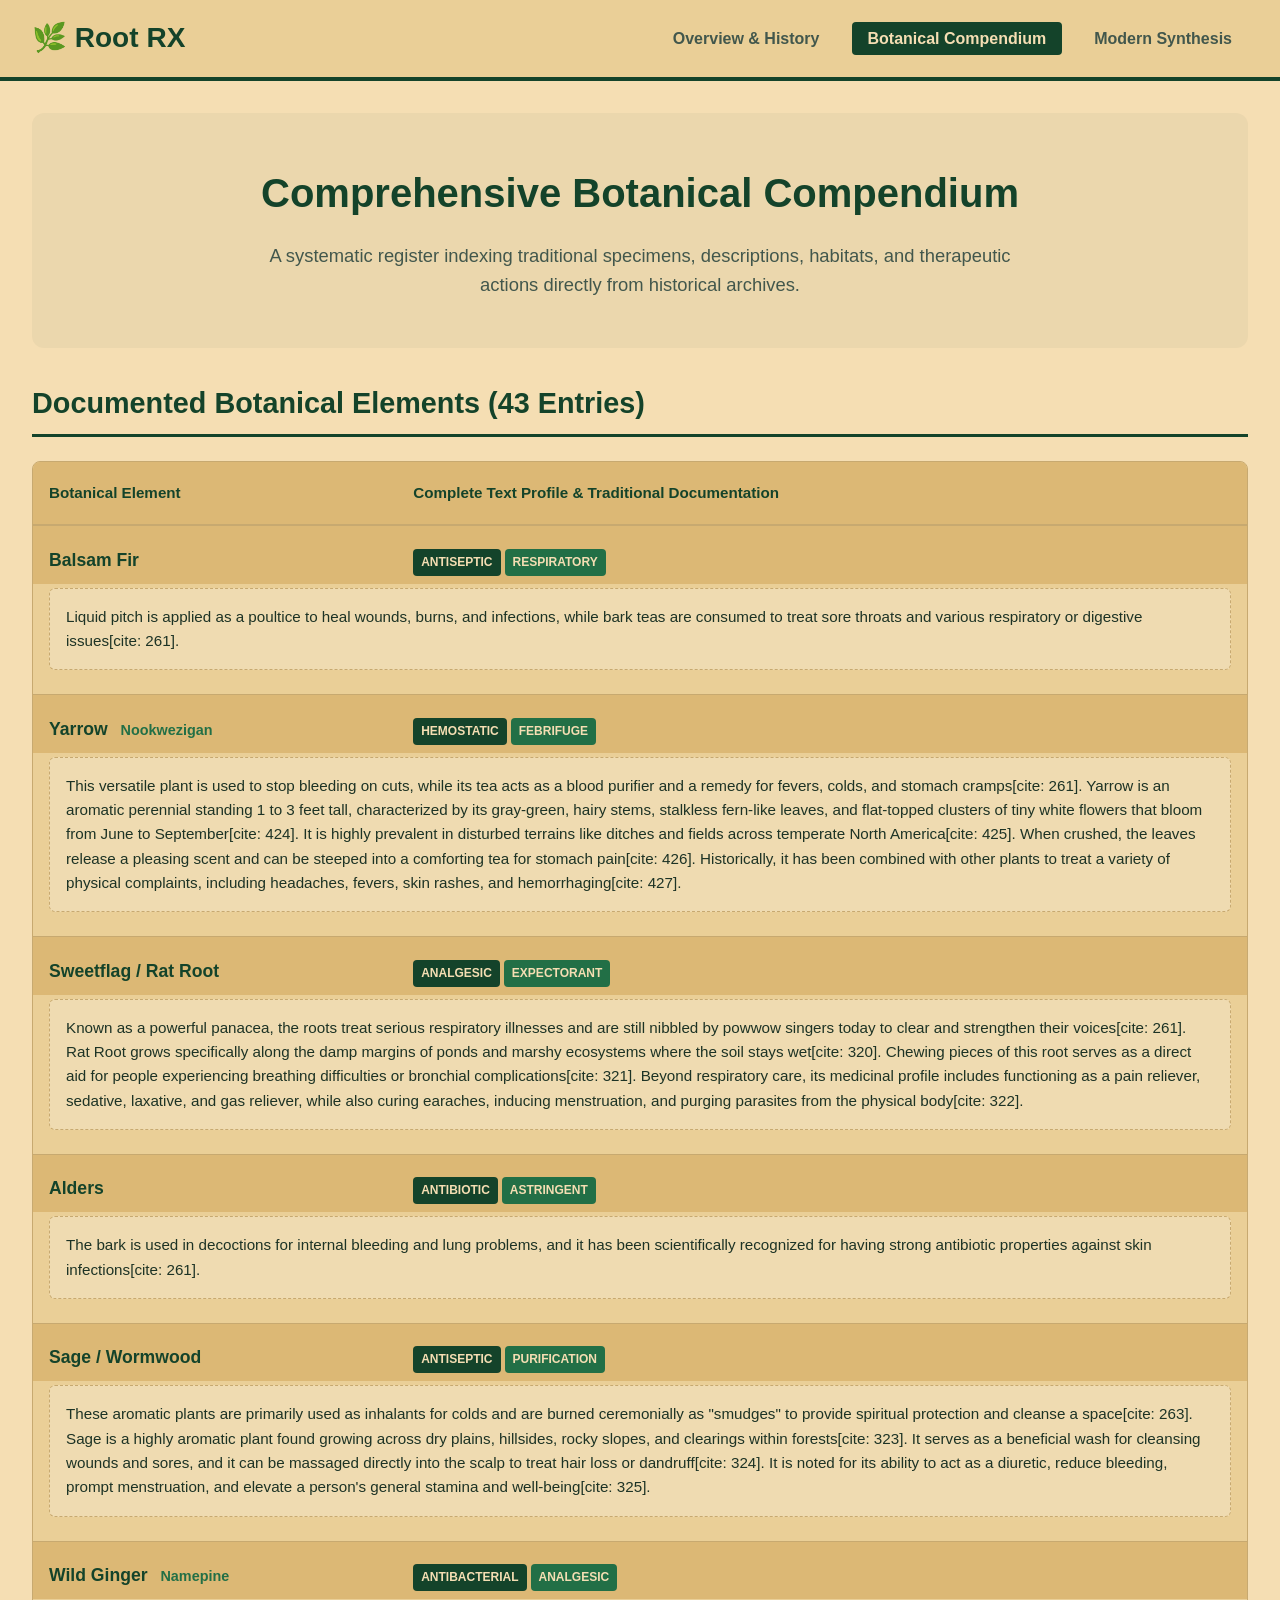
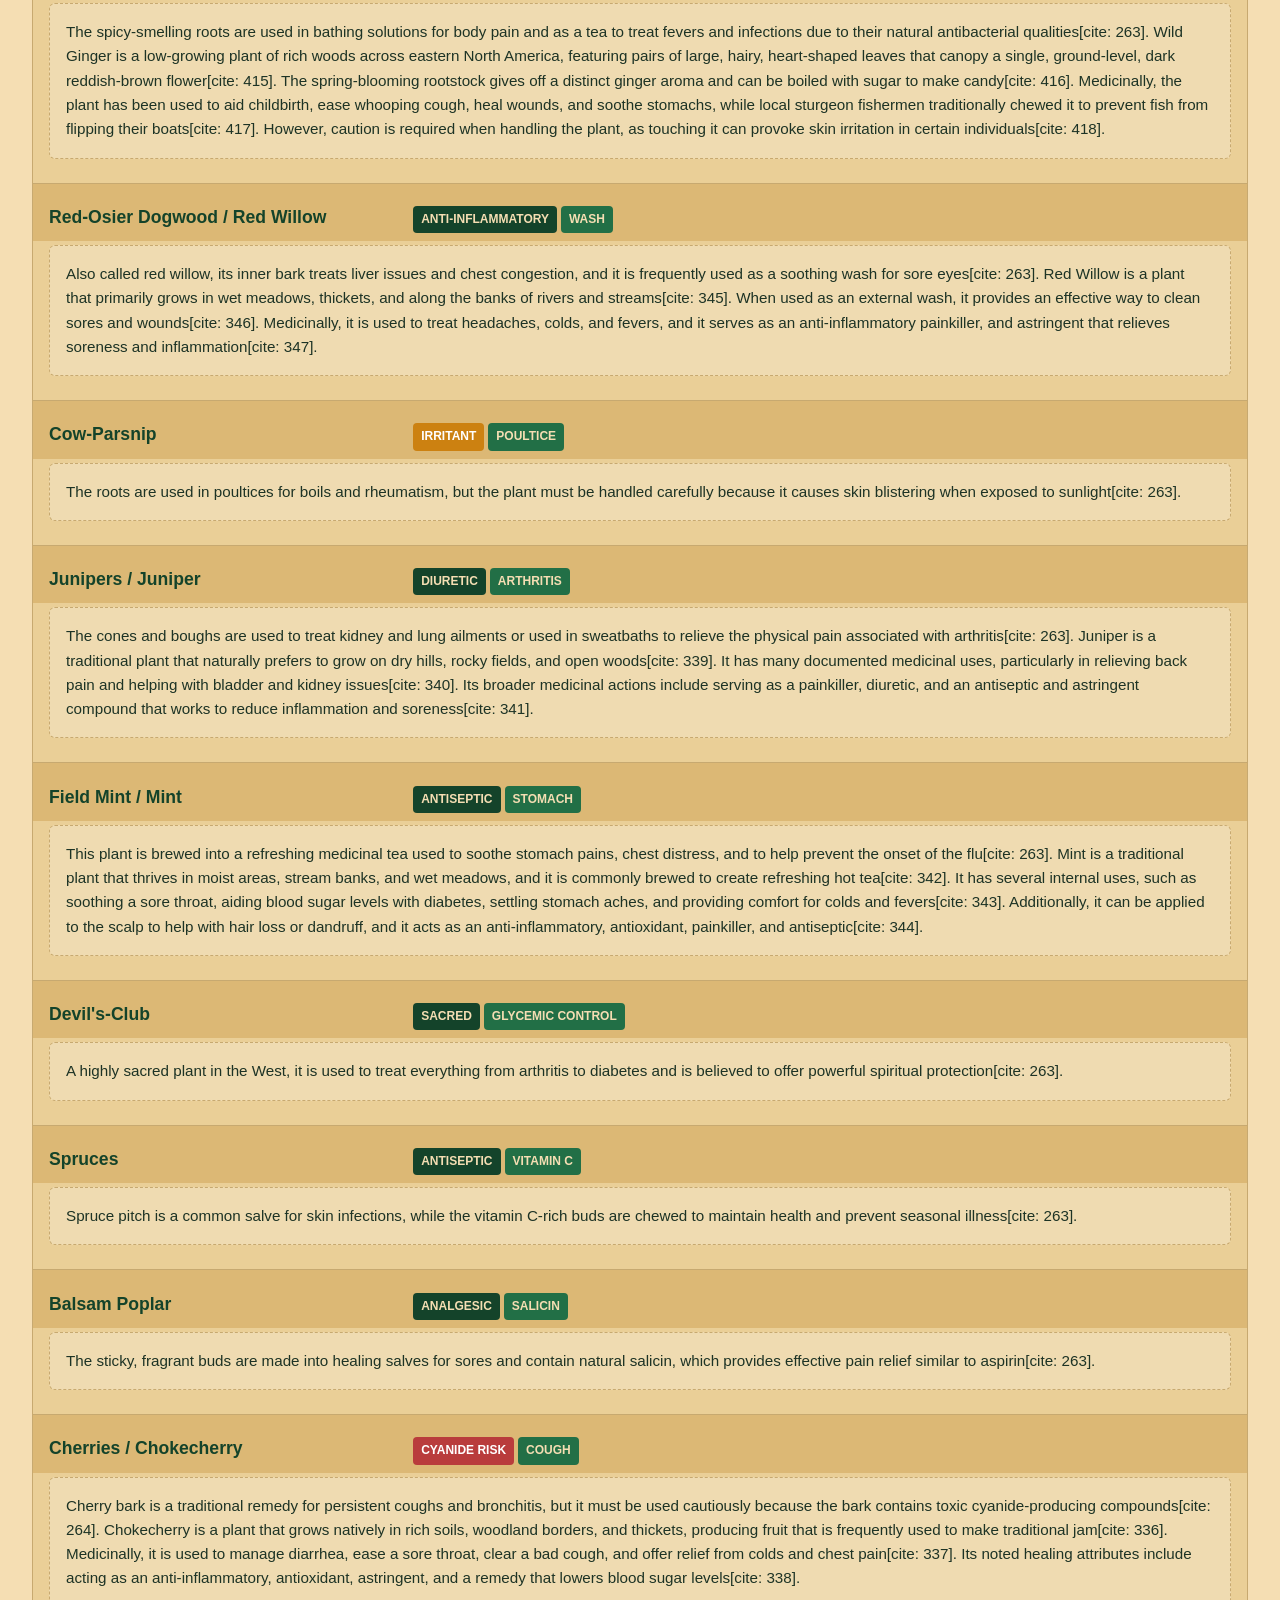
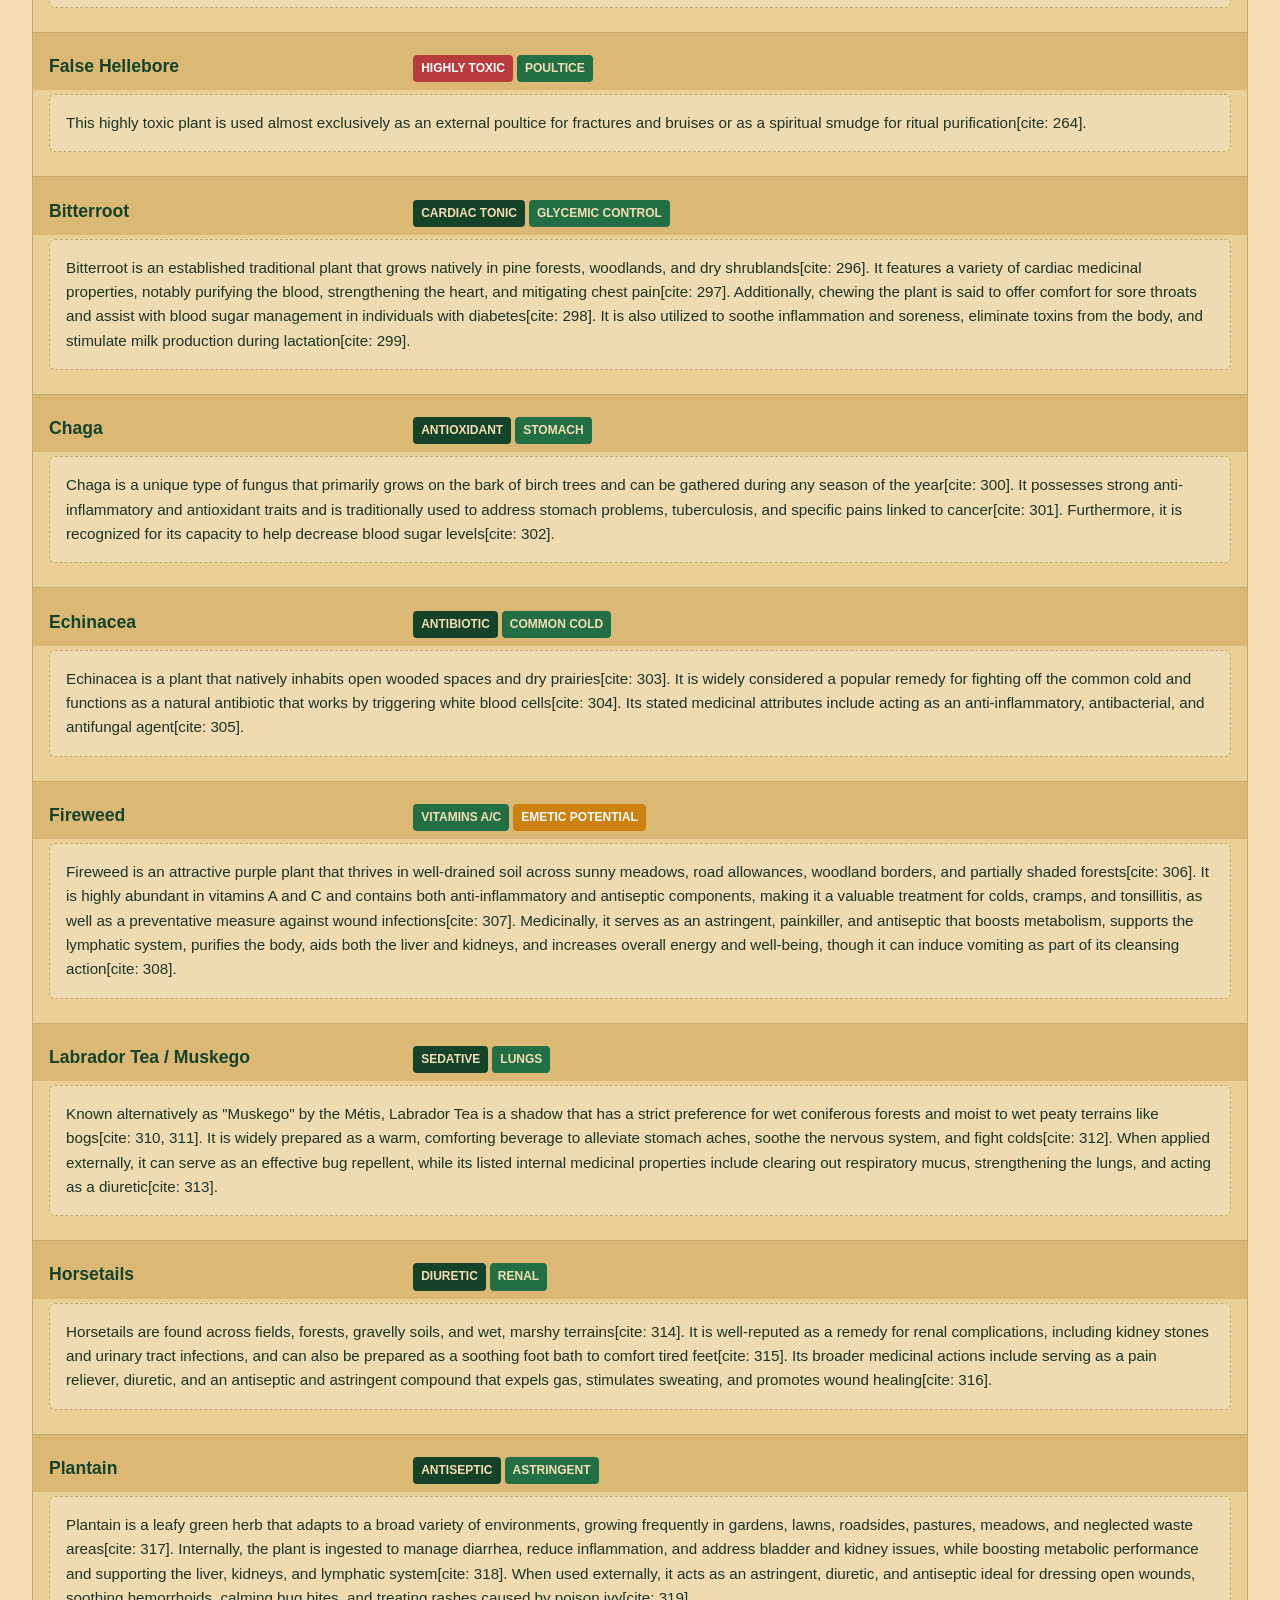
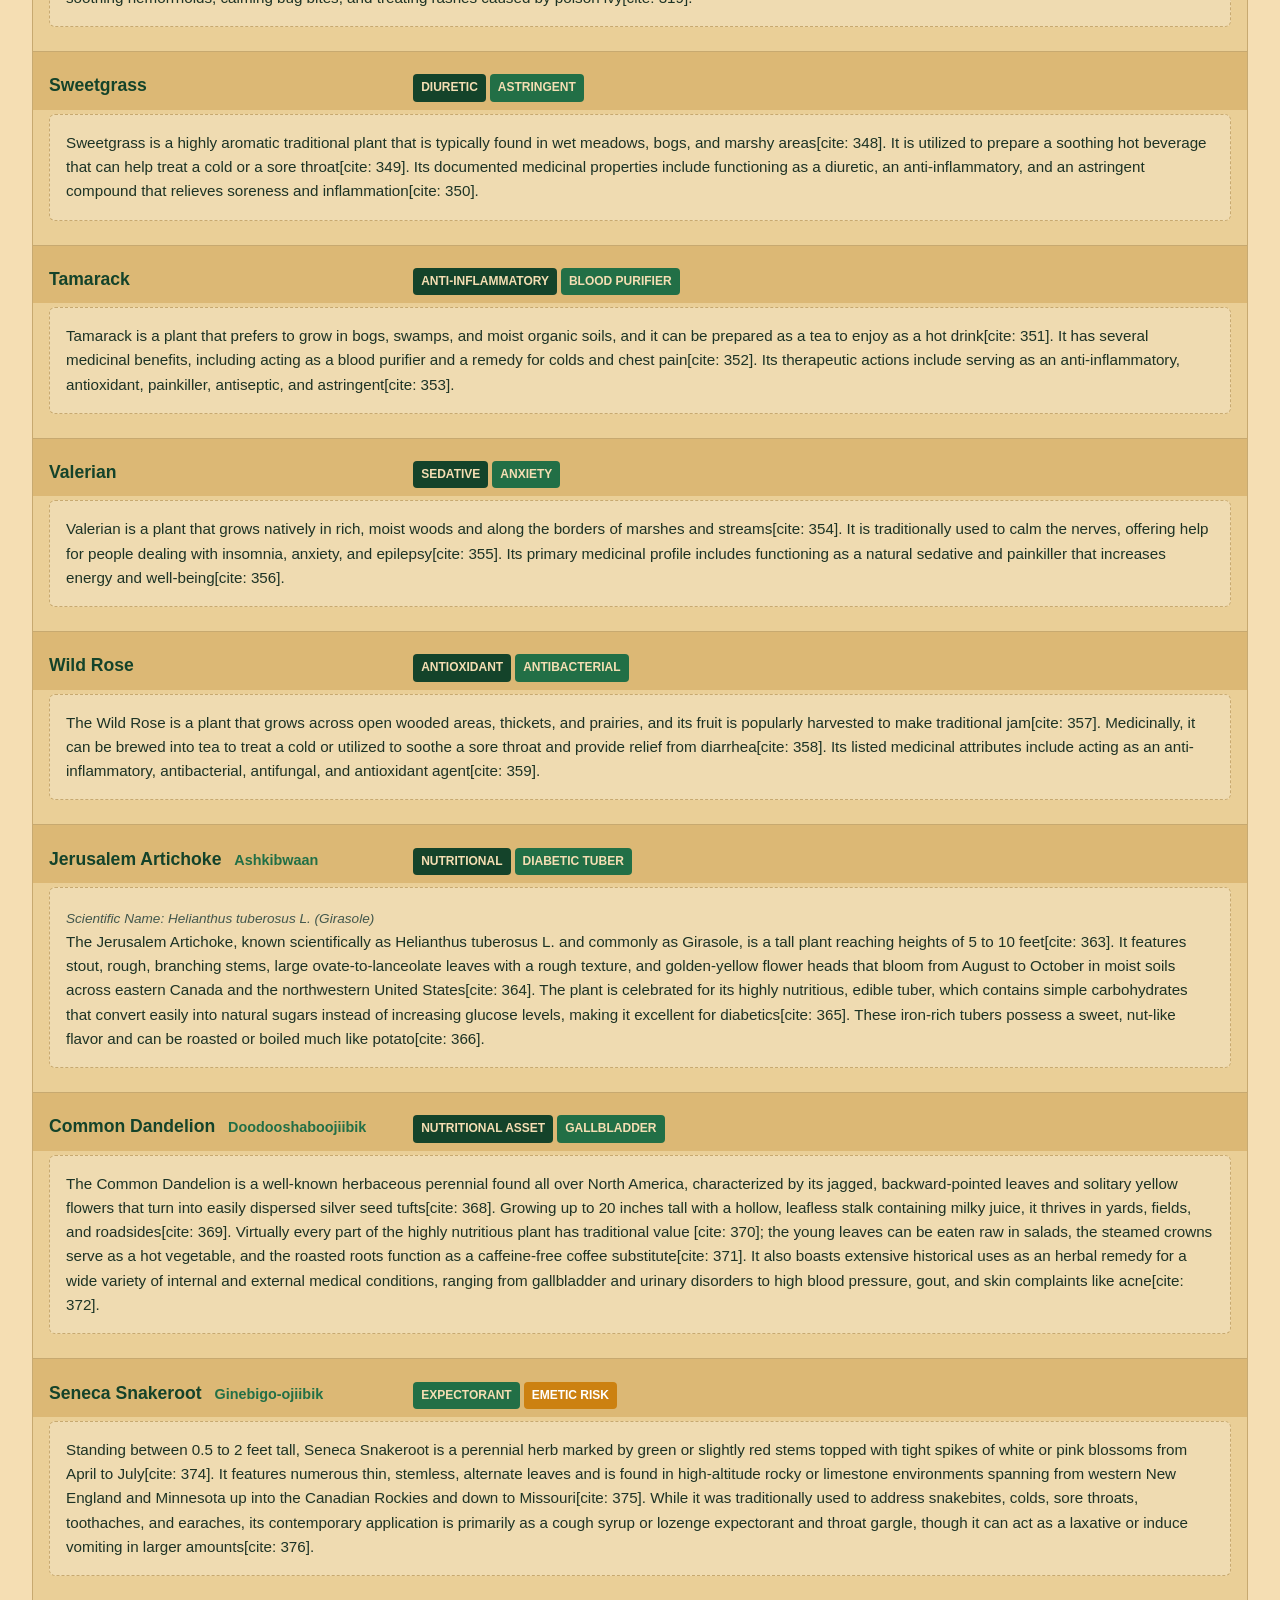
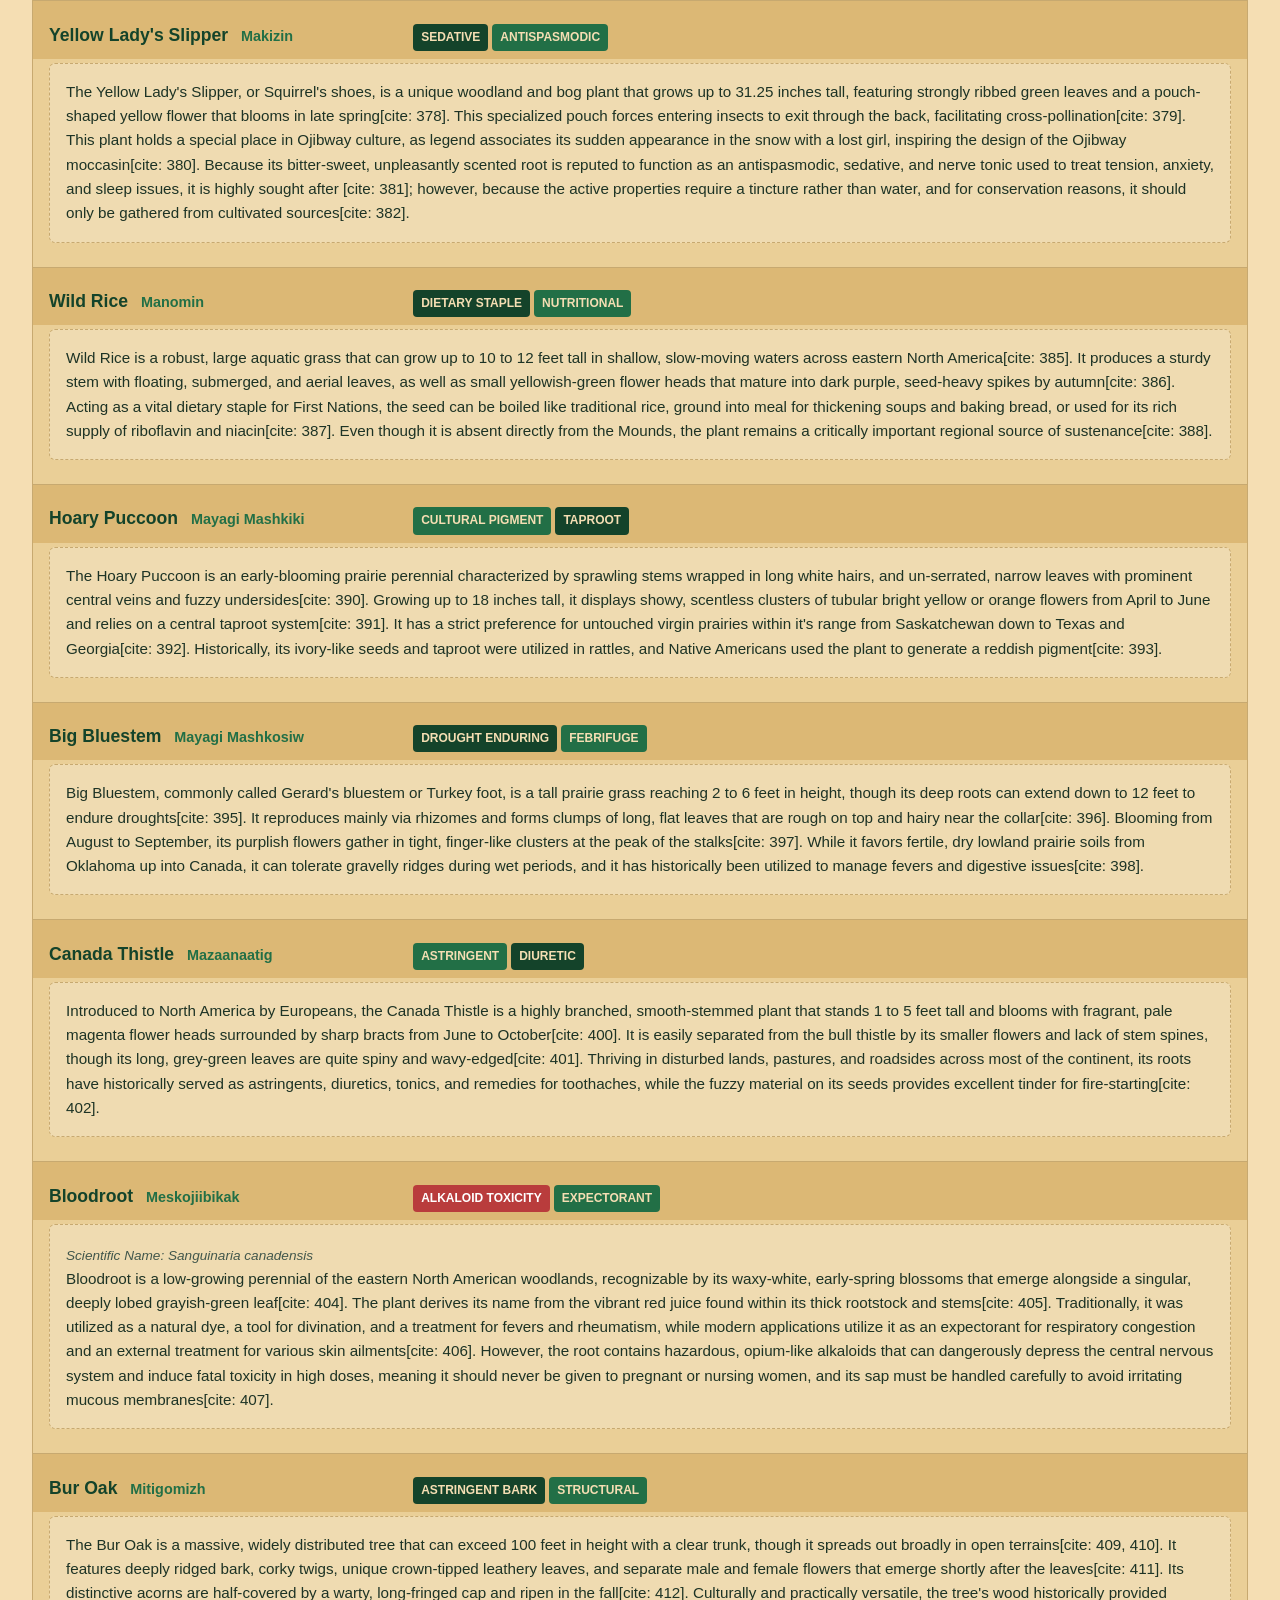
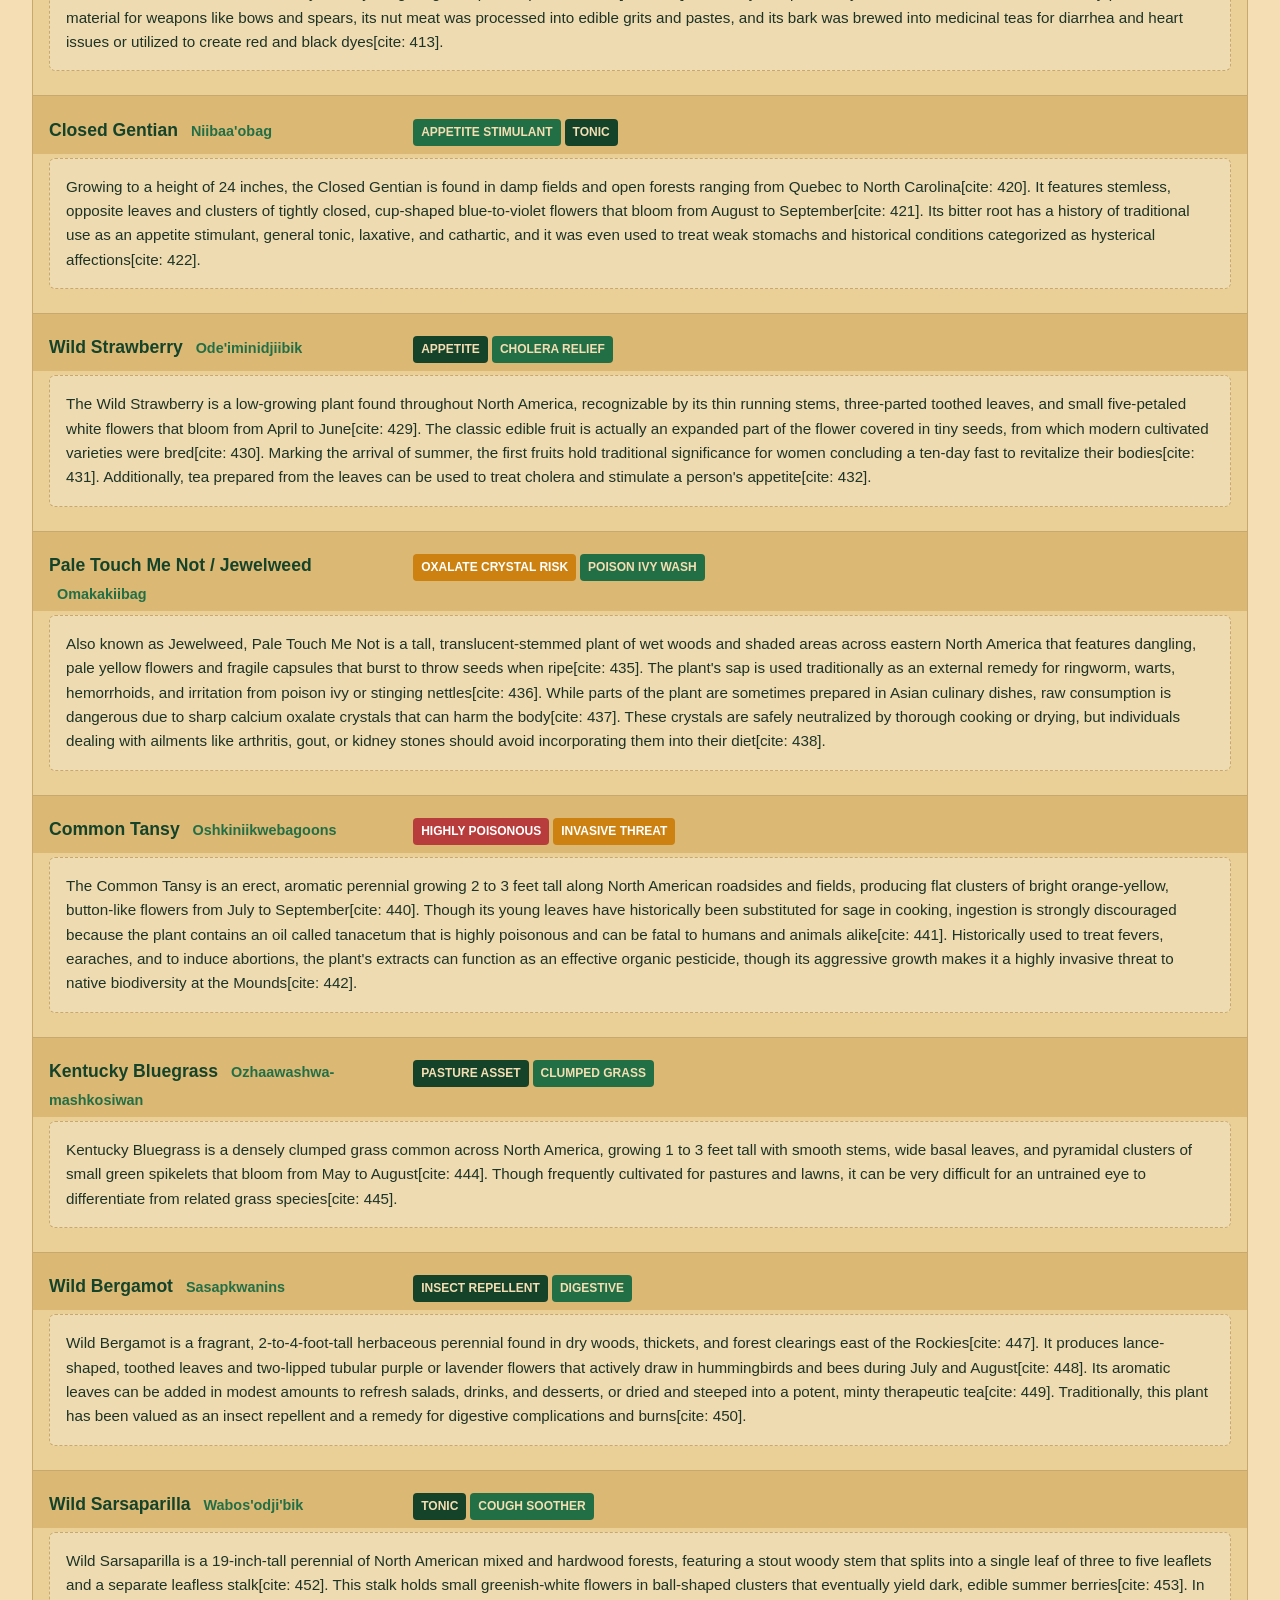
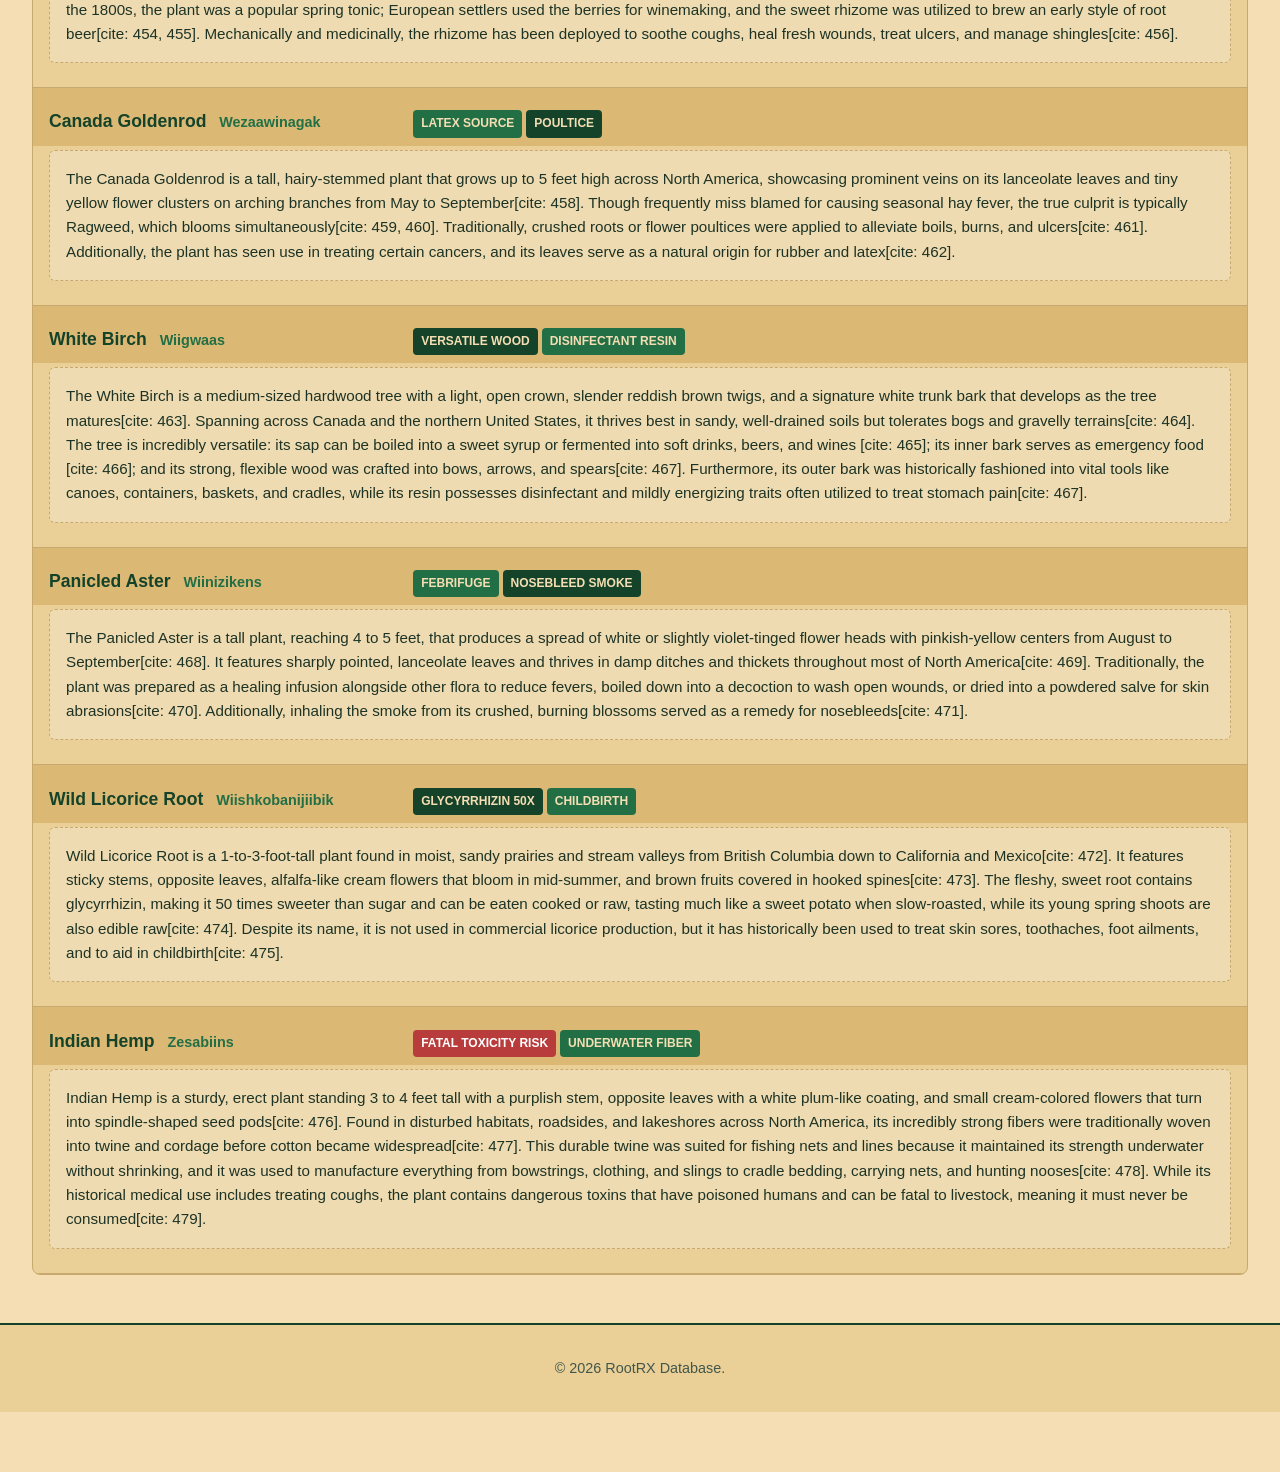
==== compendium.html @ 084cf61a "Uh idk" ====
<!DOCTYPE html>
<html lang="en">
<head>
    <meta charset="UTF-8">
    <meta name="viewport" content="width=device-width, initial-scale=1.0">
    <title>RootRX | Botanical Compendium</title>
    <link rel="stylesheet" href="css/style.css">
</head>
<body>

    <header>
        <div class="header-container">
            <a href="index.html" class="logo">&#127807; Root<span>RX</span></a>
            <nav>
                <ul>
                    <li><a href="index.html">Overview & History</a></li>
                    <li class="active"><a href="compendium.html">Botanical Compendium</a></li>
                    <li><a href="modern.html">Modern Synthesis</a></li>
                </ul>
            </nav>
        </div>
    </header>

    <main>
        <div class="main-container">
            <section class="hero">
                <h1>Comprehensive Botanical Compendium</h1>
                <p>A systematic register indexing traditional specimens, descriptions, habitats, and therapeutic actions directly from historical archives.</p>
            </section>

            <h2 class="section-title">Documented Botanical Elements (43 Entries)</h2>
            <div class="table-container">
                <table>
                    <thead>
                        <tr>
                            <th style="width: 30%;">Botanical Element</th>
                            <th style="width: 70%;">Complete Text Profile & Traditional Documentation</th>
                        </tr>
                    </thead>
                    <tbody>
                        <tr class="plant-header-row">
                            <td>Balsam Fir</td>
                            <td><span class="badge badge-safe">Antiseptic</span><span class="badge badge-info">Respiratory</span></td>
                        </tr>
                        <tr class="plant-detail-row">
                            <td colspan="2"><div class="plant-text-block">Liquid pitch is applied as a poultice to heal wounds, burns, and infections, while bark teas are consumed to treat sore throats and various respiratory or digestive issues[cite: 261].</div></td>
                        </tr>
                        <tr class="plant-header-row">
                            <td>Yarrow <span class="indigenous-name">Nookwezigan</span></td>
                            <td><span class="badge badge-safe">Hemostatic</span><span class="badge badge-info">Febrifuge</span></td>
                        </tr>
                        <tr class="plant-detail-row">
                            <td colspan="2"><div class="plant-text-block">This versatile plant is used to stop bleeding on cuts, while its tea acts as a blood purifier and a remedy for fevers, colds, and stomach cramps[cite: 261]. Yarrow is an aromatic perennial standing 1 to 3 feet tall, characterized by its gray-green, hairy stems, stalkless fern-like leaves, and flat-topped clusters of tiny white flowers that bloom from June to September[cite: 424]. It is highly prevalent in disturbed terrains like ditches and fields across temperate North America[cite: 425]. When crushed, the leaves release a pleasing scent and can be steeped into a comforting tea for stomach pain[cite: 426]. Historically, it has been combined with other plants to treat a variety of physical complaints, including headaches, fevers, skin rashes, and hemorrhaging[cite: 427].</div></td>
                        </tr>
                        <tr class="plant-header-row">
                            <td>Sweetflag / Rat Root</td>
                            <td><span class="badge badge-safe">Analgesic</span><span class="badge badge-info">Expectorant</span></td>
                        </tr>
                        <tr class="plant-detail-row">
                            <td colspan="2"><div class="plant-text-block">Known as a powerful panacea, the roots treat serious respiratory illnesses and are still nibbled by powwow singers today to clear and strengthen their voices[cite: 261]. Rat Root grows specifically along the damp margins of ponds and marshy ecosystems where the soil stays wet[cite: 320]. Chewing pieces of this root serves as a direct aid for people experiencing breathing difficulties or bronchial complications[cite: 321]. Beyond respiratory care, its medicinal profile includes functioning as a pain reliever, sedative, laxative, and gas reliever, while also curing earaches, inducing menstruation, and purging parasites from the physical body[cite: 322].</div></td>
                        </tr>
                        <tr class="plant-header-row">
                            <td>Alders</td>
                            <td><span class="badge badge-safe">Antibiotic</span><span class="badge badge-info">Astringent</span></td>
                        </tr>
                        <tr class="plant-detail-row">
                            <td colspan="2"><div class="plant-text-block">The bark is used in decoctions for internal bleeding and lung problems, and it has been scientifically recognized for having strong antibiotic properties against skin infections[cite: 261].</div></td>
                        </tr>
                        <tr class="plant-header-row">
                            <td>Sage / Wormwood</td>
                            <td><span class="badge badge-safe">Antiseptic</span><span class="badge badge-info">Purification</span></td>
                        </tr>
                        <tr class="plant-detail-row">
                            <td colspan="2"><div class="plant-text-block">These aromatic plants are primarily used as inhalants for colds and are burned ceremonially as "smudges" to provide spiritual protection and cleanse a space[cite: 263]. Sage is a highly aromatic plant found growing across dry plains, hillsides, rocky slopes, and clearings within forests[cite: 323]. It serves as a beneficial wash for cleansing wounds and sores, and it can be massaged directly into the scalp to treat hair loss or dandruff[cite: 324]. It is noted for its ability to act as a diuretic, reduce bleeding, prompt menstruation, and elevate a person's general stamina and well-being[cite: 325].</div></td>
                        </tr>
                        <tr class="plant-header-row">
                            <td>Wild Ginger <span class="indigenous-name">Namepine</span></td>
                            <td><span class="badge badge-safe">Antibacterial</span><span class="badge badge-info">Analgesic</span></td>
                        </tr>
                        <tr class="plant-detail-row">
                            <td colspan="2"><div class="plant-text-block">The spicy-smelling roots are used in bathing solutions for body pain and as a tea to treat fevers and infections due to their natural antibacterial qualities[cite: 263]. Wild Ginger is a low-growing plant of rich woods across eastern North America, featuring pairs of large, hairy, heart-shaped leaves that canopy a single, ground-level, dark reddish-brown flower[cite: 415]. The spring-blooming rootstock gives off a distinct ginger aroma and can be boiled with sugar to make candy[cite: 416]. Medicinally, the plant has been used to aid childbirth, ease whooping cough, heal wounds, and soothe stomachs, while local sturgeon fishermen traditionally chewed it to prevent fish from flipping their boats[cite: 417]. However, caution is required when handling the plant, as touching it can provoke skin irritation in certain individuals[cite: 418].</div></td>
                        </tr>
                        <tr class="plant-header-row">
                            <td>Red-Osier Dogwood / Red Willow</td>
                            <td><span class="badge badge-safe">Anti-inflammatory</span><span class="badge badge-info">Wash</span></td>
                        </tr>
                        <tr class="plant-detail-row">
                            <td colspan="2"><div class="plant-text-block">Also called red willow, its inner bark treats liver issues and chest congestion, and it is frequently used as a soothing wash for sore eyes[cite: 263]. Red Willow is a plant that primarily grows in wet meadows, thickets, and along the banks of rivers and streams[cite: 345]. When used as an external wash, it provides an effective way to clean sores and wounds[cite: 346]. Medicinally, it is used to treat headaches, colds, and fevers, and it serves as an anti-inflammatory painkiller, and astringent that relieves soreness and inflammation[cite: 347].</div></td>
                        </tr>
                        <tr class="plant-header-row">
                            <td>Cow-Parsnip</td>
                            <td><span class="badge badge-warning">Irritant</span><span class="badge badge-info">Poultice</span></td>
                        </tr>
                        <tr class="plant-detail-row">
                            <td colspan="2"><div class="plant-text-block">The roots are used in poultices for boils and rheumatism, but the plant must be handled carefully because it causes skin blistering when exposed to sunlight[cite: 263].</div></td>
                        </tr>
                        <tr class="plant-header-row">
                            <td>Junipers / Juniper</td>
                            <td><span class="badge badge-safe">Diuretic</span><span class="badge badge-info">Arthritis</span></td>
                        </tr>
                        <tr class="plant-detail-row">
                            <td colspan="2"><div class="plant-text-block">The cones and boughs are used to treat kidney and lung ailments or used in sweatbaths to relieve the physical pain associated with arthritis[cite: 263]. Juniper is a traditional plant that naturally prefers to grow on dry hills, rocky fields, and open woods[cite: 339]. It has many documented medicinal uses, particularly in relieving back pain and helping with bladder and kidney issues[cite: 340]. Its broader medicinal actions include serving as a painkiller, diuretic, and an antiseptic and astringent compound that works to reduce inflammation and soreness[cite: 341].</div></td>
                        </tr>
                        <tr class="plant-header-row">
                            <td>Field Mint / Mint</td>
                            <td><span class="badge badge-safe">Antiseptic</span><span class="badge badge-info">Stomach</span></td>
                        </tr>
                        <tr class="plant-detail-row">
                            <td colspan="2"><div class="plant-text-block">This plant is brewed into a refreshing medicinal tea used to soothe stomach pains, chest distress, and to help prevent the onset of the flu[cite: 263]. Mint is a traditional plant that thrives in moist areas, stream banks, and wet meadows, and it is commonly brewed to create refreshing hot tea[cite: 342]. It has several internal uses, such as soothing a sore throat, aiding blood sugar levels with diabetes, settling stomach aches, and providing comfort for colds and fevers[cite: 343]. Additionally, it can be applied to the scalp to help with hair loss or dandruff, and it acts as an anti-inflammatory, antioxidant, painkiller, and antiseptic[cite: 344].</div></td>
                        </tr>
                        <tr class="plant-header-row">
                            <td>Devil's-Club</td>
                            <td><span class="badge badge-safe">Sacred</span><span class="badge badge-info">Glycemic Control</span></td>
                        </tr>
                        <tr class="plant-detail-row">
                            <td colspan="2"><div class="plant-text-block">A highly sacred plant in the West, it is used to treat everything from arthritis to diabetes and is believed to offer powerful spiritual protection[cite: 263].</div></td>
                        </tr>
                        <tr class="plant-header-row">
                            <td>Spruces</td>
                            <td><span class="badge badge-safe">Antiseptic</span><span class="badge badge-info">Vitamin C</span></td>
                        </tr>
                        <tr class="plant-detail-row">
                            <td colspan="2"><div class="plant-text-block">Spruce pitch is a common salve for skin infections, while the vitamin C-rich buds are chewed to maintain health and prevent seasonal illness[cite: 263].</div></td>
                        </tr>
                        <tr class="plant-header-row">
                            <td>Balsam Poplar</td>
                            <td><span class="badge badge-safe">Analgesic</span><span class="badge badge-info">Salicin</span></td>
                        </tr>
                        <tr class="plant-detail-row">
                            <td colspan="2"><div class="plant-text-block">The sticky, fragrant buds are made into healing salves for sores and contain natural salicin, which provides effective pain relief similar to aspirin[cite: 263].</div></td>
                        </tr>
                        <tr class="plant-header-row">
                            <td>Cherries / Chokecherry</td>
                            <td><span class="badge badge-danger">Cyanide Risk</span><span class="badge badge-info">Cough</span></td>
                        </tr>
                        <tr class="plant-detail-row">
                            <td colspan="2"><div class="plant-text-block">Cherry bark is a traditional remedy for persistent coughs and bronchitis, but it must be used cautiously because the bark contains toxic cyanide-producing compounds[cite: 264]. Chokecherry is a plant that grows natively in rich soils, woodland borders, and thickets, producing fruit that is frequently used to make traditional jam[cite: 336]. Medicinally, it is used to manage diarrhea, ease a sore throat, clear a bad cough, and offer relief from colds and chest pain[cite: 337]. Its noted healing attributes include acting as an anti-inflammatory, antioxidant, astringent, and a remedy that lowers blood sugar levels[cite: 338].</div></td>
                        </tr>
                        <tr class="plant-header-row">
                            <td>False Hellebore</td>
                            <td><span class="badge badge-danger">Highly Toxic</span><span class="badge badge-info">Poultice</span></td>
                        </tr>
                        <tr class="plant-detail-row">
                            <td colspan="2"><div class="plant-text-block">This highly toxic plant is used almost exclusively as an external poultice for fractures and bruises or as a spiritual smudge for ritual purification[cite: 264].</div></td>
                        </tr>
                        <tr class="plant-header-row">
                            <td>Bitterroot</td>
                            <td><span class="badge badge-safe">Cardiac Tonic</span><span class="badge badge-info">Glycemic Control</span></td>
                        </tr>
                        <tr class="plant-detail-row">
                            <td colspan="2"><div class="plant-text-block">Bitterroot is an established traditional plant that grows natively in pine forests, woodlands, and dry shrublands[cite: 296]. It features a variety of cardiac medicinal properties, notably purifying the blood, strengthening the heart, and mitigating chest pain[cite: 297]. Additionally, chewing the plant is said to offer comfort for sore throats and assist with blood sugar management in individuals with diabetes[cite: 298]. It is also utilized to soothe inflammation and soreness, eliminate toxins from the body, and stimulate milk production during lactation[cite: 299].</div></td>
                        </tr>
                        <tr class="plant-header-row">
                            <td>Chaga</td>
                            <td><span class="badge badge-safe">Antioxidant</span><span class="badge badge-info">Stomach</span></td>
                        </tr>
                        <tr class="plant-detail-row">
                            <td colspan="2"><div class="plant-text-block">Chaga is a unique type of fungus that primarily grows on the bark of birch trees and can be gathered during any season of the year[cite: 300]. It possesses strong anti-inflammatory and antioxidant traits and is traditionally used to address stomach problems, tuberculosis, and specific pains linked to cancer[cite: 301]. Furthermore, it is recognized for its capacity to help decrease blood sugar levels[cite: 302].</div></td>
                        </tr>
                        <tr class="plant-header-row">
                            <td>Echinacea</td>
                            <td><span class="badge badge-safe">Antibiotic</span><span class="badge badge-info">Common Cold</span></td>
                        </tr>
                        <tr class="plant-detail-row">
                            <td colspan="2"><div class="plant-text-block">Echinacea is a plant that natively inhabits open wooded spaces and dry prairies[cite: 303]. It is widely considered a popular remedy for fighting off the common cold and functions as a natural antibiotic that works by triggering white blood cells[cite: 304]. Its stated medicinal attributes include acting as an anti-inflammatory, antibacterial, and antifungal agent[cite: 305].</div></td>
                        </tr>
                        <tr class="plant-header-row">
                            <td>Fireweed</td>
                            <td><span class="badge badge-info">Vitamins A/C</span><span class="badge badge-warning">Emetic Potential</span></td>
                        </tr>
                        <tr class="plant-detail-row">
                            <td colspan="2"><div class="plant-text-block">Fireweed is an attractive purple plant that thrives in well-drained soil across sunny meadows, road allowances, woodland borders, and partially shaded forests[cite: 306]. It is highly abundant in vitamins A and C and contains both anti-inflammatory and antiseptic components, making it a valuable treatment for colds, cramps, and tonsillitis, as well as a preventative measure against wound infections[cite: 307]. Medicinally, it serves as an astringent, painkiller, and antiseptic that boosts metabolism, supports the lymphatic system, purifies the body, aids both the liver and kidneys, and increases overall energy and well-being, though it can induce vomiting as part of its cleansing action[cite: 308].</div></td>
                        </tr>
                        <tr class="plant-header-row">
                            <td>Labrador Tea / Muskego</td>
                            <td><span class="badge badge-safe">Sedative</span><span class="badge badge-info">Lungs</span></td>
                        </tr>
                        <tr class="plant-detail-row">
                            <td colspan="2"><div class="plant-text-block">Known alternatively as "Muskego" by the Métis, Labrador Tea is a shadow that has a strict preference for wet coniferous forests and moist to wet peaty terrains like bogs[cite: 310, 311]. It is widely prepared as a warm, comforting beverage to alleviate stomach aches, soothe the nervous system, and fight colds[cite: 312]. When applied externally, it can serve as an effective bug repellent, while its listed internal medicinal properties include clearing out respiratory mucus, strengthening the lungs, and acting as a diuretic[cite: 313].</div></td>
                        </tr>
                        <tr class="plant-header-row">
                            <td>Horsetails</td>
                            <td><span class="badge badge-safe">Diuretic</span><span class="badge badge-info">Renal</span></td>
                        </tr>
                        <tr class="plant-detail-row">
                            <td colspan="2"><div class="plant-text-block">Horsetails are found across fields, forests, gravelly soils, and wet, marshy terrains[cite: 314]. It is well-reputed as a remedy for renal complications, including kidney stones and urinary tract infections, and can also be prepared as a soothing foot bath to comfort tired feet[cite: 315]. Its broader medicinal actions include serving as a pain reliever, diuretic, and an antiseptic and astringent compound that expels gas, stimulates sweating, and promotes wound healing[cite: 316].</div></td>
                        </tr>
                        <tr class="plant-header-row">
                            <td>Plantain</td>
                            <td><span class="badge badge-safe">Antiseptic</span><span class="badge badge-info">Astringent</span></td>
                        </tr>
                        <tr class="plant-detail-row">
                            <td colspan="2"><div class="plant-text-block">Plantain is a leafy green herb that adapts to a broad variety of environments, growing frequently in gardens, lawns, roadsides, pastures, meadows, and neglected waste areas[cite: 317]. Internally, the plant is ingested to manage diarrhea, reduce inflammation, and address bladder and kidney issues, while boosting metabolic performance and supporting the liver, kidneys, and lymphatic system[cite: 318]. When used externally, it acts as an astringent, diuretic, and antiseptic ideal for dressing open wounds, soothing hemorrhoids, calming bug bites, and treating rashes caused by poison ivy[cite: 319].</div></td>
                        </tr>
                        <tr class="plant-header-row">
                            <td>Sweetgrass</td>
                            <td><span class="badge badge-safe">Diuretic</span><span class="badge badge-info">Astringent</span></td>
                        </tr>
                        <tr class="plant-detail-row">
                            <td colspan="2"><div class="plant-text-block">Sweetgrass is a highly aromatic traditional plant that is typically found in wet meadows, bogs, and marshy areas[cite: 348]. It is utilized to prepare a soothing hot beverage that can help treat a cold or a sore throat[cite: 349]. Its documented medicinal properties include functioning as a diuretic, an anti-inflammatory, and an astringent compound that relieves soreness and inflammation[cite: 350].</div></td>
                        </tr>
                        <tr class="plant-header-row">
                            <td>Tamarack</td>
                            <td><span class="badge badge-safe">Anti-inflammatory</span><span class="badge badge-info">Blood Purifier</span></td>
                        </tr>
                        <tr class="plant-detail-row">
                            <td colspan="2"><div class="plant-text-block">Tamarack is a plant that prefers to grow in bogs, swamps, and moist organic soils, and it can be prepared as a tea to enjoy as a hot drink[cite: 351]. It has several medicinal benefits, including acting as a blood purifier and a remedy for colds and chest pain[cite: 352]. Its therapeutic actions include serving as an anti-inflammatory, antioxidant, painkiller, antiseptic, and astringent[cite: 353].</div></td>
                        </tr>
                        <tr class="plant-header-row">
                            <td>Valerian</td>
                            <td><span class="badge badge-safe">Sedative</span><span class="badge badge-info">Anxiety</span></td>
                        </tr>
                        <tr class="plant-detail-row">
                            <td colspan="2"><div class="plant-text-block">Valerian is a plant that grows natively in rich, moist woods and along the borders of marshes and streams[cite: 354]. It is traditionally used to calm the nerves, offering help for people dealing with insomnia, anxiety, and epilepsy[cite: 355]. Its primary medicinal profile includes functioning as a natural sedative and painkiller that increases energy and well-being[cite: 356].</div></td>
                        </tr>
                        <tr class="plant-header-row">
                            <td>Wild Rose</td>
                            <td><span class="badge badge-safe">Antioxidant</span><span class="badge badge-info">Antibacterial</span></td>
                        </tr>
                        <tr class="plant-detail-row">
                            <td colspan="2"><div class="plant-text-block">The Wild Rose is a plant that grows across open wooded areas, thickets, and prairies, and its fruit is popularly harvested to make traditional jam[cite: 357]. Medicinally, it can be brewed into tea to treat a cold or utilized to soothe a sore throat and provide relief from diarrhea[cite: 358]. Its listed medicinal attributes include acting as an anti-inflammatory, antibacterial, antifungal, and antioxidant agent[cite: 359].</div></td>
                        </tr>
                        <tr class="plant-header-row">
                            <td>Jerusalem Artichoke <span class="indigenous-name">Ashkibwaan</span></td>
                            <td><span class="badge badge-safe">Nutritional</span><span class="badge badge-info">Diabetic Tuber</span></td>
                        </tr>
                        <tr class="plant-detail-row">
                            <td colspan="2"><div class="plant-text-block"><span class="scientific-name">Scientific Name: Helianthus tuberosus L. (Girasole)</span>The Jerusalem Artichoke, known scientifically as Helianthus tuberosus L. and commonly as Girasole, is a tall plant reaching heights of 5 to 10 feet[cite: 363]. It features stout, rough, branching stems, large ovate-to-lanceolate leaves with a rough texture, and golden-yellow flower heads that bloom from August to October in moist soils across eastern Canada and the northwestern United States[cite: 364]. The plant is celebrated for its highly nutritious, edible tuber, which contains simple carbohydrates that convert easily into natural sugars instead of increasing glucose levels, making it excellent for diabetics[cite: 365]. These iron-rich tubers possess a sweet, nut-like flavor and can be roasted or boiled much like potato[cite: 366].</div></td>
                        </tr>
                        <tr class="plant-header-row">
                            <td>Common Dandelion <span class="indigenous-name">Doodooshaboojiibik</span></td>
                            <td><span class="badge badge-safe">Nutritional Asset</span><span class="badge badge-info">Gallbladder</span></td>
                        </tr>
                        <tr class="plant-detail-row">
                            <td colspan="2"><div class="plant-text-block">The Common Dandelion is a well-known herbaceous perennial found all over North America, characterized by its jagged, backward-pointed leaves and solitary yellow flowers that turn into easily dispersed silver seed tufts[cite: 368]. Growing up to 20 inches tall with a hollow, leafless stalk containing milky juice, it thrives in yards, fields, and roadsides[cite: 369]. Virtually every part of the highly nutritious plant has traditional value [cite: 370]; the young leaves can be eaten raw in salads, the steamed crowns serve as a hot vegetable, and the roasted roots function as a caffeine-free coffee substitute[cite: 371]. It also boasts extensive historical uses as an herbal remedy for a wide variety of internal and external medical conditions, ranging from gallbladder and urinary disorders to high blood pressure, gout, and skin complaints like acne[cite: 372].</div></td>
                        </tr>
                        <tr class="plant-header-row">
                            <td>Seneca Snakeroot <span class="indigenous-name">Ginebigo-ojiibik</span></td>
                            <td><span class="badge badge-info">Expectorant</span><span class="badge badge-warning">Emetic Risk</span></td>
                        </tr>
                        <tr class="plant-detail-row">
                            <td colspan="2"><div class="plant-text-block">Standing between 0.5 to 2 feet tall, Seneca Snakeroot is a perennial herb marked by green or slightly red stems topped with tight spikes of white or pink blossoms from April to July[cite: 374]. It features numerous thin, stemless, alternate leaves and is found in high-altitude rocky or limestone environments spanning from western New England and Minnesota up into the Canadian Rockies and down to Missouri[cite: 375]. While it was traditionally used to address snakebites, colds, sore throats, toothaches, and earaches, its contemporary application is primarily as a cough syrup or lozenge expectorant and throat gargle, though it can act as a laxative or induce vomiting in larger amounts[cite: 376].</div></td>
                        </tr>
                        <tr class="plant-header-row">
                            <td>Yellow Lady's Slipper <span class="indigenous-name">Makizin</span></td>
                            <td><span class="badge badge-safe">Sedative</span><span class="badge badge-info">Antispasmodic</span></td>
                        </tr>
                        <tr class="plant-detail-row">
                            <td colspan="2"><div class="plant-text-block">The Yellow Lady's Slipper, or Squirrel's shoes, is a unique woodland and bog plant that grows up to 31.25 inches tall, featuring strongly ribbed green leaves and a pouch-shaped yellow flower that blooms in late spring[cite: 378]. This specialized pouch forces entering insects to exit through the back, facilitating cross-pollination[cite: 379]. This plant holds a special place in Ojibway culture, as legend associates its sudden appearance in the snow with a lost girl, inspiring the design of the Ojibway moccasin[cite: 380]. Because its bitter-sweet, unpleasantly scented root is reputed to function as an antispasmodic, sedative, and nerve tonic used to treat tension, anxiety, and sleep issues, it is highly sought after [cite: 381]; however, because the active properties require a tincture rather than water, and for conservation reasons, it should only be gathered from cultivated sources[cite: 382].</div></td>
                        </tr>
                        <tr class="plant-header-row">
                            <td>Wild Rice <span class="indigenous-name">Manomin</span></td>
                            <td><span class="badge badge-safe">Dietary Staple</span><span class="badge badge-info">Nutritional</span></td>
                        </tr>
                        <tr class="plant-detail-row">
                            <td colspan="2"><div class="plant-text-block">Wild Rice is a robust, large aquatic grass that can grow up to 10 to 12 feet tall in shallow, slow-moving waters across eastern North America[cite: 385]. It produces a sturdy stem with floating, submerged, and aerial leaves, as well as small yellowish-green flower heads that mature into dark purple, seed-heavy spikes by autumn[cite: 386]. Acting as a vital dietary staple for First Nations, the seed can be boiled like traditional rice, ground into meal for thickening soups and baking bread, or used for its rich supply of riboflavin and niacin[cite: 387]. Even though it is absent directly from the Mounds, the plant remains a critically important regional source of sustenance[cite: 388].</div></td>
                        </tr>
                        <tr class="plant-header-row">
                            <td>Hoary Puccoon <span class="indigenous-name">Mayagi Mashkiki</span></td>
                            <td><span class="badge badge-info">Cultural Pigment</span><span class="badge badge-safe">Taproot</span></td>
                        </tr>
                        <tr class="plant-detail-row">
                            <td colspan="2"><div class="plant-text-block">The Hoary Puccoon is an early-blooming prairie perennial characterized by sprawling stems wrapped in long white hairs, and un-serrated, narrow leaves with prominent central veins and fuzzy undersides[cite: 390]. Growing up to 18 inches tall, it displays showy, scentless clusters of tubular bright yellow or orange flowers from April to June and relies on a central taproot system[cite: 391]. It has a strict preference for untouched virgin prairies within it's range from Saskatchewan down to Texas and Georgia[cite: 392]. Historically, its ivory-like seeds and taproot were utilized in rattles, and Native Americans used the plant to generate a reddish pigment[cite: 393].</div></td>
                        </tr>
                        <tr class="plant-header-row">
                            <td>Big Bluestem <span class="indigenous-name">Mayagi Mashkosiw</span></td>
                            <td><span class="badge badge-safe">Drought Enduring</span><span class="badge badge-info">Febrifuge</span></td>
                        </tr>
                        <tr class="plant-detail-row">
                            <td colspan="2"><div class="plant-text-block">Big Bluestem, commonly called Gerard's bluestem or Turkey foot, is a tall prairie grass reaching 2 to 6 feet in height, though its deep roots can extend down to 12 feet to endure droughts[cite: 395]. It reproduces mainly via rhizomes and forms clumps of long, flat leaves that are rough on top and hairy near the collar[cite: 396]. Blooming from August to September, its purplish flowers gather in tight, finger-like clusters at the peak of the stalks[cite: 397]. While it favors fertile, dry lowland prairie soils from Oklahoma up into Canada, it can tolerate gravelly ridges during wet periods, and it has historically been utilized to manage fevers and digestive issues[cite: 398].</div></td>
                        </tr>
                        <tr class="plant-header-row">
                            <td>Canada Thistle <span class="indigenous-name">Mazaanaatig</span></td>
                            <td><span class="badge badge-info">Astringent</span><span class="badge badge-safe">Diuretic</span></td>
                        </tr>
                        <tr class="plant-detail-row">
                            <td colspan="2"><div class="plant-text-block">Introduced to North America by Europeans, the Canada Thistle is a highly branched, smooth-stemmed plant that stands 1 to 5 feet tall and blooms with fragrant, pale magenta flower heads surrounded by sharp bracts from June to October[cite: 400]. It is easily separated from the bull thistle by its smaller flowers and lack of stem spines, though its long, grey-green leaves are quite spiny and wavy-edged[cite: 401]. Thriving in disturbed lands, pastures, and roadsides across most of the continent, its roots have historically served as astringents, diuretics, tonics, and remedies for toothaches, while the fuzzy material on its seeds provides excellent tinder for fire-starting[cite: 402].</div></td>
                        </tr>
                        <tr class="plant-header-row">
                            <td>Bloodroot <span class="indigenous-name">Meskojiibikak</span></td>
                            <td><span class="badge badge-danger">Alkaloid Toxicity</span><span class="badge badge-info">Expectorant</span></td>
                        </tr>
                        <tr class="plant-detail-row">
                            <td colspan="2"><div class="plant-text-block"><span class="scientific-name">Scientific Name: Sanguinaria canadensis</span>Bloodroot is a low-growing perennial of the eastern North American woodlands, recognizable by its waxy-white, early-spring blossoms that emerge alongside a singular, deeply lobed grayish-green leaf[cite: 404]. The plant derives its name from the vibrant red juice found within its thick rootstock and stems[cite: 405]. Traditionally, it was utilized as a natural dye, a tool for divination, and a treatment for fevers and rheumatism, while modern applications utilize it as an expectorant for respiratory congestion and an external treatment for various skin ailments[cite: 406]. However, the root contains hazardous, opium-like alkaloids that can dangerously depress the central nervous system and induce fatal toxicity in high doses, meaning it should never be given to pregnant or nursing women, and its sap must be handled carefully to avoid irritating mucous membranes[cite: 407].</div></td>
                        </tr>
                        <tr class="plant-header-row">
                            <td>Bur Oak <span class="indigenous-name">Mitigomizh</span></td>
                            <td><span class="badge badge-safe">Astringent Bark</span><span class="badge badge-info">Structural</span></td>
                        </tr>
                        <tr class="plant-detail-row">
                            <td colspan="2"><div class="plant-text-block">The Bur Oak is a massive, widely distributed tree that can exceed 100 feet in height with a clear trunk, though it spreads out broadly in open terrains[cite: 409, 410]. It features deeply ridged bark, corky twigs, unique crown-tipped leathery leaves, and separate male and female flowers that emerge shortly after the leaves[cite: 411]. Its distinctive acorns are half-covered by a warty, long-fringed cap and ripen in the fall[cite: 412]. Culturally and practically versatile, the tree's wood historically provided material for weapons like bows and spears, its nut meat was processed into edible grits and pastes, and its bark was brewed into medicinal teas for diarrhea and heart issues or utilized to create red and black dyes[cite: 413].</div></td>
                        </tr>
                        <tr class="plant-header-row">
                            <td>Closed Gentian <span class="indigenous-name">Niibaa'obag</span></td>
                            <td><span class="badge badge-info">Appetite Stimulant</span><span class="badge badge-safe">Tonic</span></td>
                        </tr>
                        <tr class="plant-detail-row">
                            <td colspan="2"><div class="plant-text-block">Growing to a height of 24 inches, the Closed Gentian is found in damp fields and open forests ranging from Quebec to North Carolina[cite: 420]. It features stemless, opposite leaves and clusters of tightly closed, cup-shaped blue-to-violet flowers that bloom from August to September[cite: 421]. Its bitter root has a history of traditional use as an appetite stimulant, general tonic, laxative, and cathartic, and it was even used to treat weak stomachs and historical conditions categorized as hysterical affections[cite: 422].</div></td>
                        </tr>
                        <tr class="plant-header-row">
                            <td>Wild Strawberry <span class="indigenous-name">Ode'iminidjiibik</span></td>
                            <td><span class="badge badge-safe">Appetite</span><span class="badge badge-info">Cholera Relief</span></td>
                        </tr>
                        <tr class="plant-detail-row">
                            <td colspan="2"><div class="plant-text-block">The Wild Strawberry is a low-growing plant found throughout North America, recognizable by its thin running stems, three-parted toothed leaves, and small five-petaled white flowers that bloom from April to June[cite: 429]. The classic edible fruit is actually an expanded part of the flower covered in tiny seeds, from which modern cultivated varieties were bred[cite: 430]. Marking the arrival of summer, the first fruits hold traditional significance for women concluding a ten-day fast to revitalize their bodies[cite: 431]. Additionally, tea prepared from the leaves can be used to treat cholera and stimulate a person's appetite[cite: 432].</div></td>
                        </tr>
                        <tr class="plant-header-row">
                            <td>Pale Touch Me Not / Jewelweed <span class="indigenous-name">Omakakiibag</span></td>
                            <td><span class="badge badge-warning">Oxalate Crystal Risk</span><span class="badge badge-info">Poison Ivy Wash</span></td>
                        </tr>
                        <tr class="plant-detail-row">
                            <td colspan="2"><div class="plant-text-block">Also known as Jewelweed, Pale Touch Me Not is a tall, translucent-stemmed plant of wet woods and shaded areas across eastern North America that features dangling, pale yellow flowers and fragile capsules that burst to throw seeds when ripe[cite: 435]. The plant's sap is used traditionally as an external remedy for ringworm, warts, hemorrhoids, and irritation from poison ivy or stinging nettles[cite: 436]. While parts of the plant are sometimes prepared in Asian culinary dishes, raw consumption is dangerous due to sharp calcium oxalate crystals that can harm the body[cite: 437]. These crystals are safely neutralized by thorough cooking or drying, but individuals dealing with ailments like arthritis, gout, or kidney stones should avoid incorporating them into their diet[cite: 438].</div></td>
                        </tr>
                        <tr class="plant-header-row">
                            <td>Common Tansy <span class="indigenous-name">Oshkiniikwebagoons</span></td>
                            <td><span class="badge badge-danger">Highly Poisonous</span><span class="badge badge-warning">Invasive Threat</span></td>
                        </tr>
                        <tr class="plant-detail-row">
                            <td colspan="2"><div class="plant-text-block">The Common Tansy is an erect, aromatic perennial growing 2 to 3 feet tall along North American roadsides and fields, producing flat clusters of bright orange-yellow, button-like flowers from July to September[cite: 440]. Though its young leaves have historically been substituted for sage in cooking, ingestion is strongly discouraged because the plant contains an oil called tanacetum that is highly poisonous and can be fatal to humans and animals alike[cite: 441]. Historically used to treat fevers, earaches, and to induce abortions, the plant's extracts can function as an effective organic pesticide, though its aggressive growth makes it a highly invasive threat to native biodiversity at the Mounds[cite: 442].</div></td>
                        </tr>
                        <tr class="plant-header-row">
                            <td>Kentucky Bluegrass <span class="indigenous-name">Ozhaawashwa-mashkosiwan</span></td>
                            <td><span class="badge badge-safe">Pasture Asset</span><span class="badge badge-info">Clumped Grass</span></td>
                        </tr>
                        <tr class="plant-detail-row">
                            <td colspan="2"><div class="plant-text-block">Kentucky Bluegrass is a densely clumped grass common across North America, growing 1 to 3 feet tall with smooth stems, wide basal leaves, and pyramidal clusters of small green spikelets that bloom from May to August[cite: 444]. Though frequently cultivated for pastures and lawns, it can be very difficult for an untrained eye to differentiate from related grass species[cite: 445].</div></td>
                        </tr>
                        <tr class="plant-header-row">
                            <td>Wild Bergamot <span class="indigenous-name">Sasapkwanins</span></td>
                            <td><span class="badge badge-safe">Insect Repellent</span><span class="badge badge-info">Digestive</span></td>
                        </tr>
                        <tr class="plant-detail-row">
                            <td colspan="2"><div class="plant-text-block">Wild Bergamot is a fragrant, 2-to-4-foot-tall herbaceous perennial found in dry woods, thickets, and forest clearings east of the Rockies[cite: 447]. It produces lance-shaped, toothed leaves and two-lipped tubular purple or lavender flowers that actively draw in hummingbirds and bees during July and August[cite: 448]. Its aromatic leaves can be added in modest amounts to refresh salads, drinks, and desserts, or dried and steeped into a potent, minty therapeutic tea[cite: 449]. Traditionally, this plant has been valued as an insect repellent and a remedy for digestive complications and burns[cite: 450].</div></td>
                        </tr>
                        <tr class="plant-header-row">
                            <td>Wild Sarsaparilla <span class="indigenous-name">Wabos'odji'bik</span></td>
                            <td><span class="badge badge-safe">Tonic</span><span class="badge badge-info">Cough Soother</span></td>
                        </tr>
                        <tr class="plant-detail-row">
                            <td colspan="2"><div class="plant-text-block">Wild Sarsaparilla is a 19-inch-tall perennial of North American mixed and hardwood forests, featuring a stout woody stem that splits into a single leaf of three to five leaflets and a separate leafless stalk[cite: 452]. This stalk holds small greenish-white flowers in ball-shaped clusters that eventually yield dark, edible summer berries[cite: 453]. In the 1800s, the plant was a popular spring tonic; European settlers used the berries for winemaking, and the sweet rhizome was utilized to brew an early style of root beer[cite: 454, 455]. Mechanically and medicinally, the rhizome has been deployed to soothe coughs, heal fresh wounds, treat ulcers, and manage shingles[cite: 456].</div></td>
                        </tr>
                        <tr class="plant-header-row">
                            <td>Canada Goldenrod <span class="indigenous-name">Wezaawinagak</span></td>
                            <td><span class="badge badge-info">Latex Source</span><span class="badge badge-safe">Poultice</span></td>
                        </tr>
                        <tr class="plant-detail-row">
                            <td colspan="2"><div class="plant-text-block">The Canada Goldenrod is a tall, hairy-stemmed plant that grows up to 5 feet high across North America, showcasing prominent veins on its lanceolate leaves and tiny yellow flower clusters on arching branches from May to September[cite: 458]. Though frequently miss blamed for causing seasonal hay fever, the true culprit is typically Ragweed, which blooms simultaneously[cite: 459, 460]. Traditionally, crushed roots or flower poultices were applied to alleviate boils, burns, and ulcers[cite: 461]. Additionally, the plant has seen use in treating certain cancers, and its leaves serve as a natural origin for rubber and latex[cite: 462].</div></td>
                        </tr>
                        <tr class="plant-header-row">
                            <td>White Birch <span class="indigenous-name">Wiigwaas</span></td>
                            <td><span class="badge badge-safe">Versatile Wood</span><span class="badge badge-info">Disinfectant Resin</span></td>
                        </tr>
                        <tr class="plant-detail-row">
                            <td colspan="2"><div class="plant-text-block">The White Birch is a medium-sized hardwood tree with a light, open crown, slender reddish brown twigs, and a signature white trunk bark that develops as the tree matures[cite: 463]. Spanning across Canada and the northern United States, it thrives best in sandy, well-drained soils but tolerates bogs and gravelly terrains[cite: 464]. The tree is incredibly versatile: its sap can be boiled into a sweet syrup or fermented into soft drinks, beers, and wines [cite: 465]; its inner bark serves as emergency food [cite: 466]; and its strong, flexible wood was crafted into bows, arrows, and spears[cite: 467]. Furthermore, its outer bark was historically fashioned into vital tools like canoes, containers, baskets, and cradles, while its resin possesses disinfectant and mildly energizing traits often utilized to treat stomach pain[cite: 467].</div></td>
                        </tr>
                        <tr class="plant-header-row">
                            <td>Panicled Aster <span class="indigenous-name">Wiinizikens</span></td>
                            <td><span class="badge badge-info">Febrifuge</span><span class="badge badge-safe">Nosebleed Smoke</span></td>
                        </tr>
                        <tr class="plant-detail-row">
                            <td colspan="2"><div class="plant-text-block">The Panicled Aster is a tall plant, reaching 4 to 5 feet, that produces a spread of white or slightly violet-tinged flower heads with pinkish-yellow centers from August to September[cite: 468]. It features sharply pointed, lanceolate leaves and thrives in damp ditches and thickets throughout most of North America[cite: 469]. Traditionally, the plant was prepared as a healing infusion alongside other flora to reduce fevers, boiled down into a decoction to wash open wounds, or dried into a powdered salve for skin abrasions[cite: 470]. Additionally, inhaling the smoke from its crushed, burning blossoms served as a remedy for nosebleeds[cite: 471].</div></td>
                        </tr>
                        <tr class="plant-header-row">
                            <td>Wild Licorice Root <span class="indigenous-name">Wiishkobanijiibik</span></td>
                            <td><span class="badge badge-safe">Glycyrrhizin 50x</span><span class="badge badge-info">Childbirth</span></td>
                        </tr>
                        <tr class="plant-detail-row">
                            <td colspan="2"><div class="plant-text-block">Wild Licorice Root is a 1-to-3-foot-tall plant found in moist, sandy prairies and stream valleys from British Columbia down to California and Mexico[cite: 472]. It features sticky stems, opposite leaves, alfalfa-like cream flowers that bloom in mid-summer, and brown fruits covered in hooked spines[cite: 473]. The fleshy, sweet root contains glycyrrhizin, making it 50 times sweeter than sugar and can be eaten cooked or raw, tasting much like a sweet potato when slow-roasted, while its young spring shoots are also edible raw[cite: 474]. Despite its name, it is not used in commercial licorice production, but it has historically been used to treat skin sores, toothaches, foot ailments, and to aid in childbirth[cite: 475].</div></td>
                        </tr>
                        <tr class="plant-header-row">
                            <td>Indian Hemp <span class="indigenous-name">Zesabiins</span></td>
                            <td><span class="badge badge-danger">Fatal Toxicity Risk</span><span class="badge badge-info">Underwater Fiber</span></td>
                        </tr>
                        <tr class="plant-detail-row">
                            <td colspan="2"><div class="plant-text-block">Indian Hemp is a sturdy, erect plant standing 3 to 4 feet tall with a purplish stem, opposite leaves with a white plum-like coating, and small cream-colored flowers that turn into spindle-shaped seed pods[cite: 476]. Found in disturbed habitats, roadsides, and lakeshores across North America, its incredibly strong fibers were traditionally woven into twine and cordage before cotton became widespread[cite: 477]. This durable twine was suited for fishing nets and lines because it maintained its strength underwater without shrinking, and it was used to manufacture everything from bowstrings, clothing, and slings to cradle bedding, carrying nets, and hunting nooses[cite: 478]. While its historical medical use includes treating coughs, the plant contains dangerous toxins that have poisoned humans and can be fatal to livestock, meaning it must never be consumed[cite: 479].</div></td>
                        </tr>
                    </tbody>
                </table>
            </div>
        </div>
    </main>

    <footer>
        <p>&copy; 2026 RootRX Database.</p>
    </footer>

</body>
</html>
---- css/style.css ----
* {
    box-sizing: border-box;
    margin: 0;
    padding: 0;
    font-family: 'Segoe UI', Roboto, Helvetica, Arial, sans-serif;
}

body {
    background-color: #F5DEB3;       /* Classic Wheat Beige */
    color: #12241a;                 /* Deep charcoal forest green text */
    line-height: 1.6;
    padding-bottom: 60px;
}

header {
    background-color: #eacf97;       /* Rich darker wheat for structural depth */
    border-bottom: 4px solid #14432a; /* Thick deep forest green accent bar */
    position: sticky;
    top: 0;
    z-index: 100;
}

.header-container {
    max-width: 1400px;
    margin: 0 auto;
    padding: 1rem 2rem;
    display: flex;
    justify-content: space-between;
    align-items: center;
}

.logo {
    font-size: 1.75rem;
    font-weight: 700;
    color: #14432a;
    display: flex;
    align-items: center;
    gap: 0.5rem;
    text-decoration: none;
}

/* Menu Navigation Bar at Top */
nav ul {
    display: flex;
    list-style: none;
    gap: 1rem;
}

nav a {
    color: #42574c;
    text-decoration: none;
    font-weight: 600;
    padding: 0.5rem 1rem;
    border-radius: 4px;
    transition: all 0.2s;
}

nav a:hover {
    color: #14432a;
    background-color: rgba(20, 67, 42, 0.08);
}

nav li.active a {
    color: #F5DEB3;
    background-color: #14432a; /* Highlighting active page in deep green */
}

.hero {
    max-width: 1400px;
    margin: 0 auto;
    padding: 3rem 2rem;
    text-align: center;
    background-color: rgba(20, 67, 42, 0.04); /* Soft organic tinted background overlay */
    border-radius: 12px;
    margin-top: 2rem;
    margin-bottom: 2rem;
}

.hero h1 {
    font-size: 2.5rem;
    margin-bottom: 1rem;
    color: #14432a;
}

.hero p {
    color: #42574c;
    font-size: 1.15rem;
    max-width: 800px;
    margin: 0 auto;
}

.main-container {
    max-width: 1400px;
    margin: 0 auto;
    padding: 0 2rem;
}

.section-title {
    font-size: 1.8rem;
    margin-bottom: 1.5rem;
    padding-bottom: 0.5rem;
    border-bottom: 3px solid #14432a;
    color: #14432a;
    margin-top: 2rem;
}

.concepts-grid {
    display: grid;
    grid-template-columns: repeat(auto-fit, minmax(300px, 1fr));
    gap: 1.5rem;
    margin-bottom: 3rem;
}

.concept-card {
    background-color: #eacf97;
    border: 1px solid #c7a970;
    border-radius: 8px;
    padding: 1.5rem;
}

.concept-card h3 {
    margin-bottom: 0.75rem;
    color: #14432a;
    font-size: 1.25rem;
}

.concept-card p {
    color: #24362b;
    font-size: 0.95rem;
}

.info-callout {
    background-color: #eacf97;
    border-left: 6px solid #226f46; /* Vibrant green warning accent */
    padding: 1.5rem;
    border-radius: 0 8px 8px 0;
    margin-bottom: 3rem;
}

.info-callout h4 {
    color: #14432a;
    margin-bottom: 0.5rem;
}

.table-container {
    width: 100%;
    overflow-x: auto;
    background-color: #eacf97;
    border-radius: 8px;
    border: 1px solid #c7a970;
    margin-bottom: 3rem;
}

table {
    width: 100%;
    border-collapse: collapse;
    text-align: left;
    font-size: 0.95rem;
}

th {
    background-color: #dcb875; /* Prominent heading beige */
    color: #14432a;
    padding: 1.2rem 1rem;
    font-weight: 700;
    border-bottom: 2px solid #c7a970;
}

td {
    padding: 1.2rem 1rem;
    border-bottom: 1px solid #c7a970;
    vertical-align: top;
}

/* Special plant entry card design for long datasets */
.plant-header-row {
    background-color: #dcb875;
}

.plant-header-row td {
    font-weight: bold;
    color: #14432a;
    font-size: 1.1rem;
    border-bottom: none;
    padding-bottom: 0.25rem;
}

.plant-detail-row td {
    padding-top: 0.25rem;
    padding-bottom: 1.5rem;
}

.plant-text-block {
    background-color: rgba(255, 255, 255, 0.25);
    padding: 1rem;
    border-radius: 6px;
    border: 1px dashed #c7a970;
    color: #1d3325;
}

.badge {
    display: inline-block;
    padding: 0.25rem 0.5rem;
    border-radius: 4px;
    font-size: 0.75rem;
    font-weight: 700;
    text-transform: uppercase;
    margin-right: 0.25rem;
    margin-bottom: 0.25rem;
}

.badge-safe { background-color: #14432a; color: #F5DEB3; }
.badge-info { background-color: #226f46; color: #F5DEB3; }
.badge-warning { background-color: #cc8111; color: #ffffff; }
.badge-danger { background-color: #b93c3c; color: #ffffff; }

.indigenous-name {
    color: #226f46;
    font-weight: 700;
    font-size: 0.9rem;
    margin-left: 0.5rem;
}

.scientific-name {
    font-style: italic;
    color: #42574c;
    font-size: 0.85rem;
    display: block;
    font-weight: normal;
    margin-top: 0.25rem;
}

footer {
    background-color: #eacf97;
    border-top: 2px solid #14432a;
    padding: 2rem;
    text-align: center;
    color: #42574c;
    font-size: 0.9rem;
}

@media (max-width: 768px) {
    .header-container { flex-direction: column; gap: 1rem; }
}
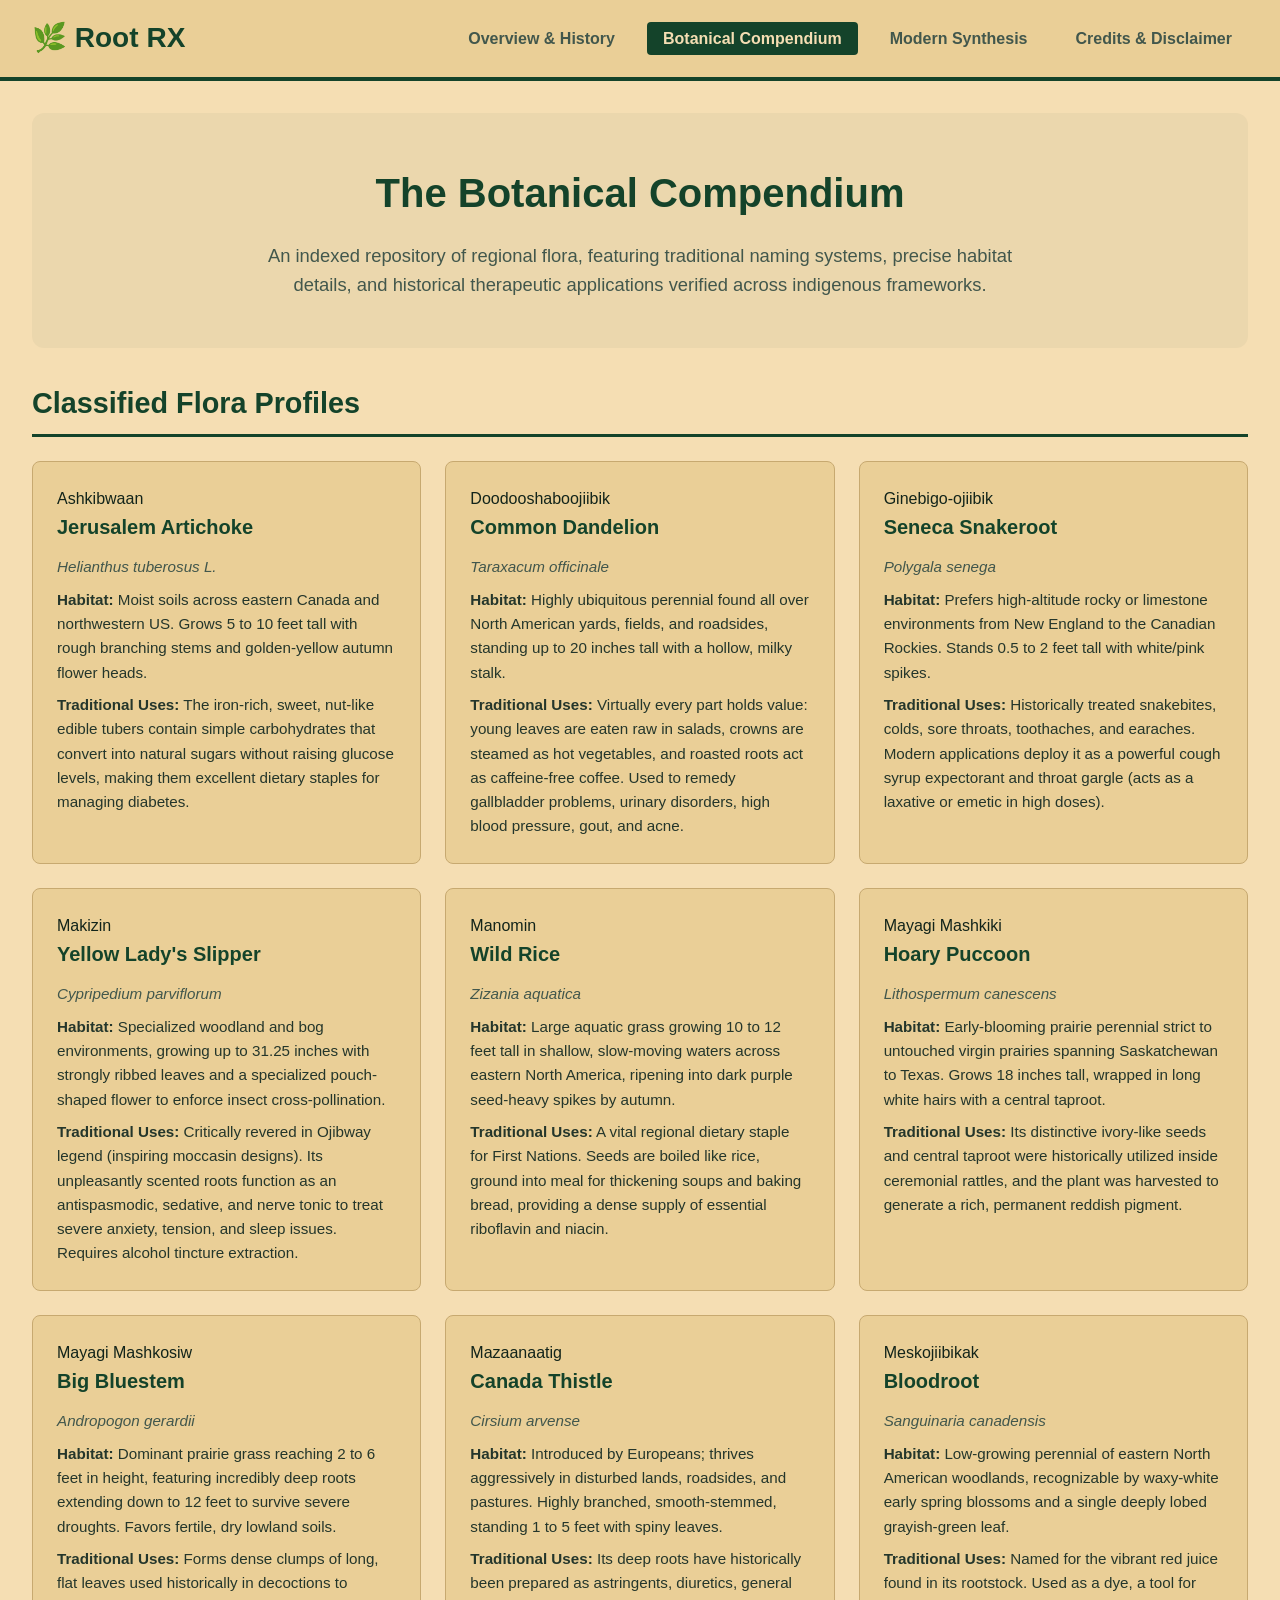
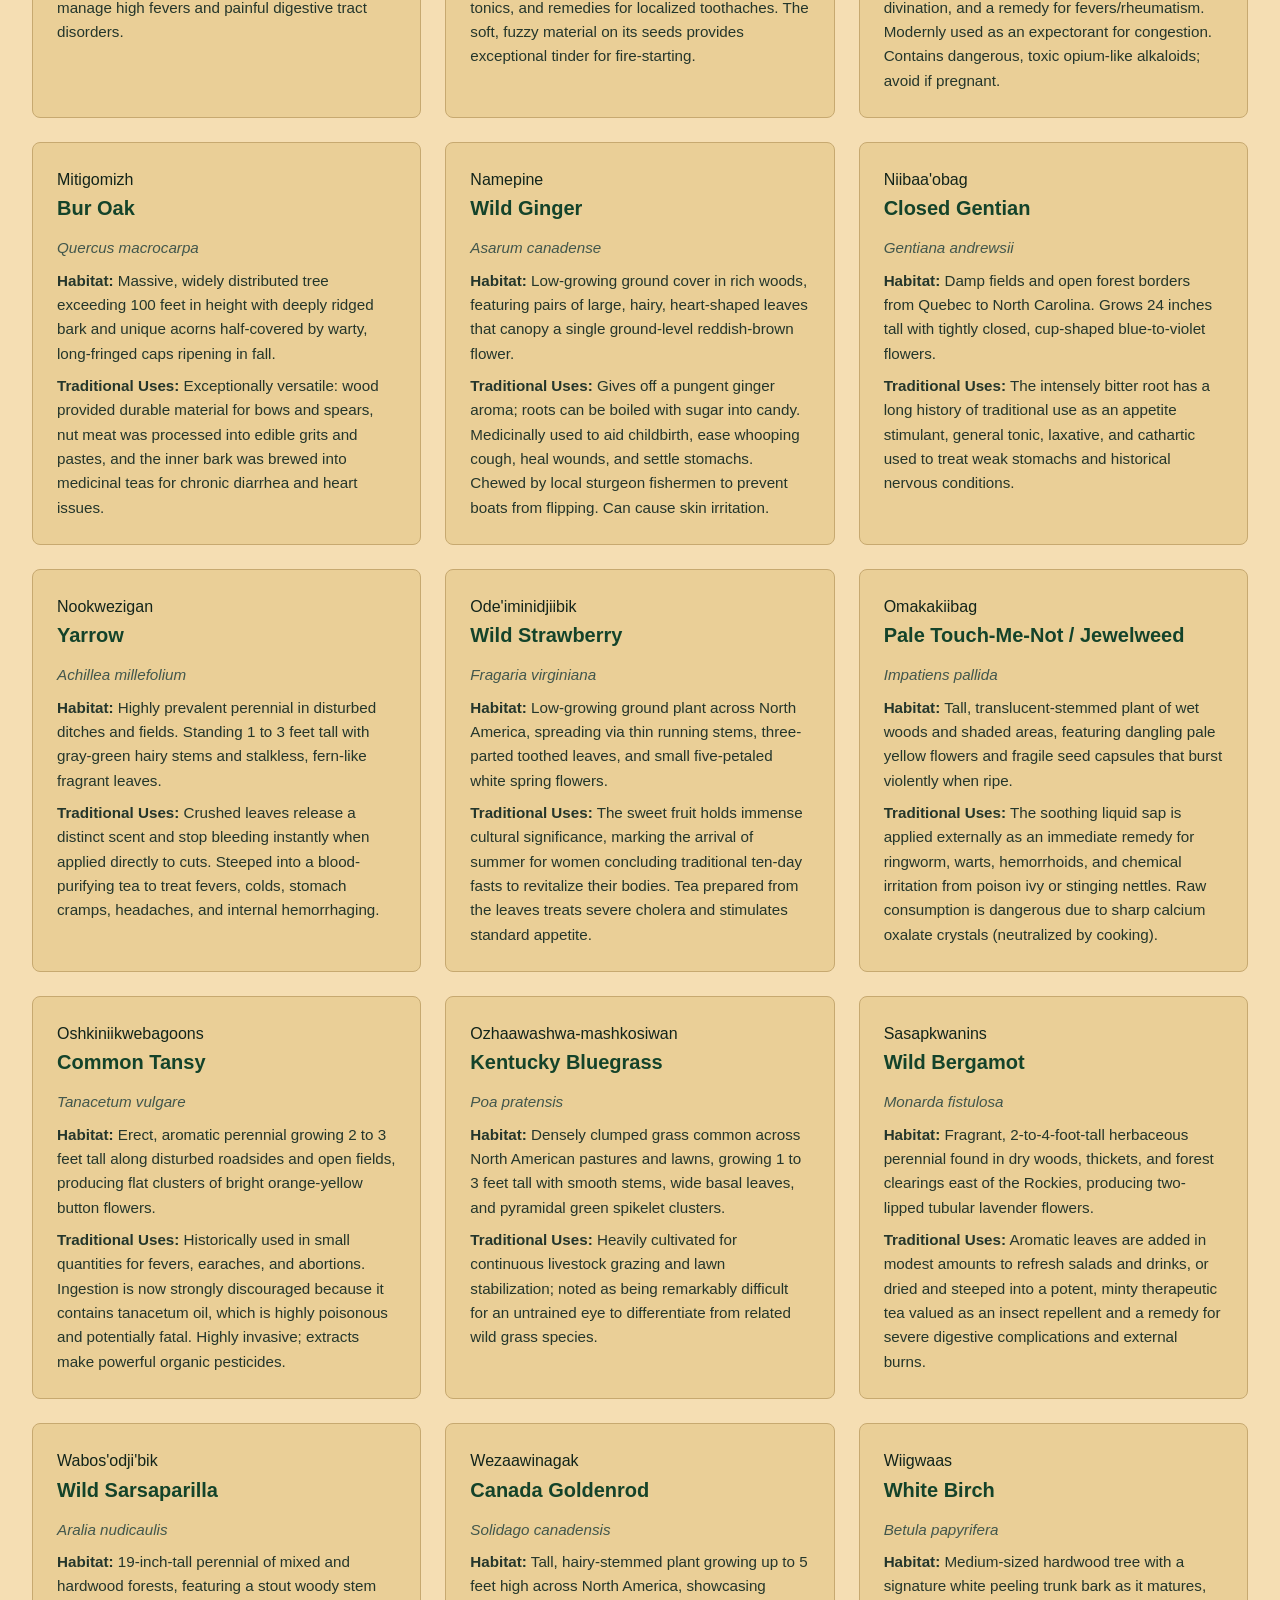
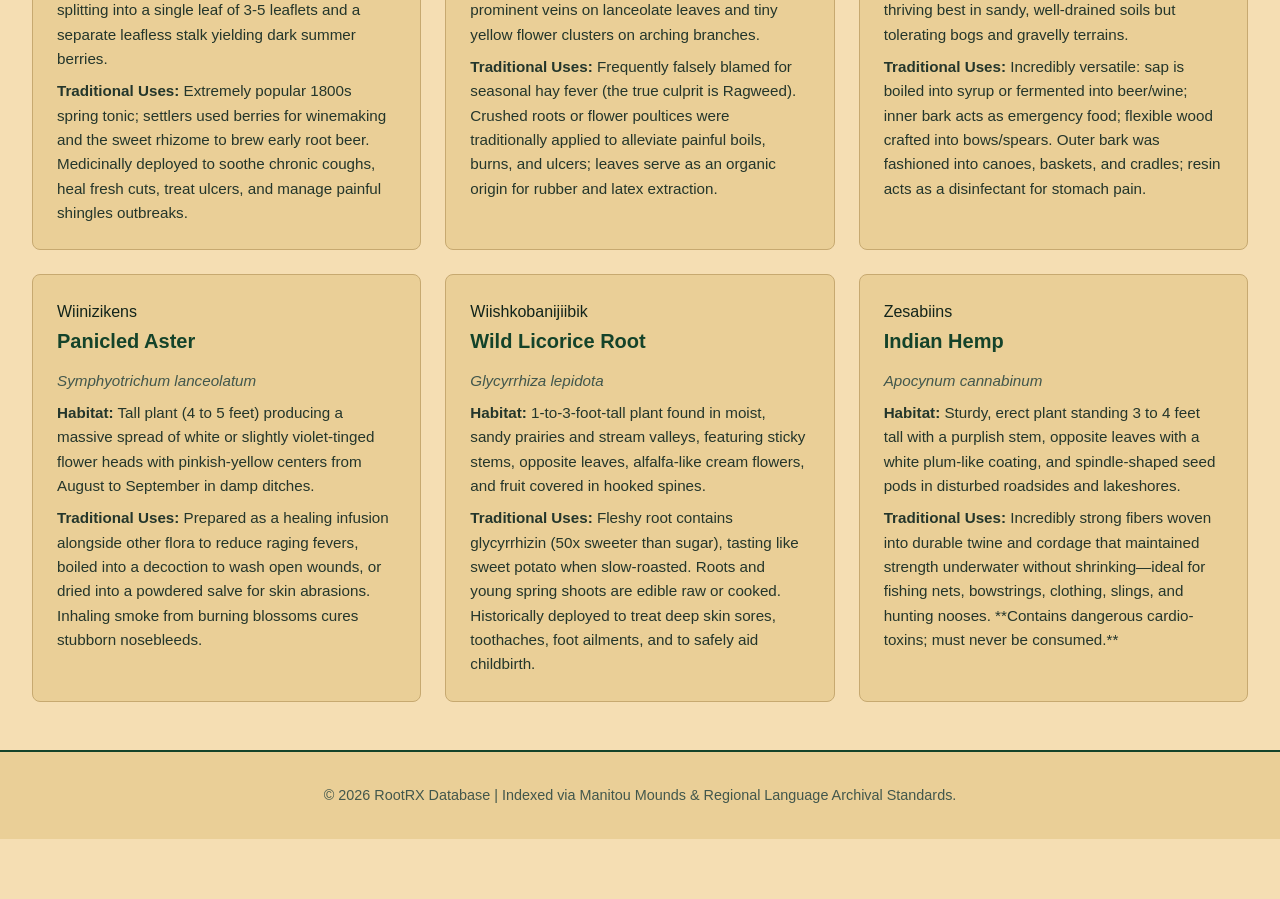
==== commit ab28d709: "1.02" ====
--- a/compendium.html
+++ b/compendium.html
@@ -16,6 +16,7 @@
                     <li><a href="index.html">Overview & History</a></li>
                     <li class="active"><a href="compendium.html">Botanical Compendium</a></li>
                     <li><a href="modern.html">Modern Synthesis</a></li>
+                    <li><a href="credits.html">Credits & Disclaimer</a></li>
                 </ul>
             </nav>
         </div>
@@ -24,364 +25,211 @@
     <main>
         <div class="main-container">
             <section class="hero">
-                <h1>Comprehensive Botanical Compendium</h1>
-                <p>A systematic register indexing traditional specimens, descriptions, habitats, and therapeutic actions directly from historical archives.</p>
+                <h1>The Botanical Compendium</h1>
+                <p>An indexed repository of regional flora, featuring traditional naming systems, precise habitat details, and historical therapeutic applications verified across indigenous frameworks.</p>
             </section>
 
-            <h2 class="section-title">Documented Botanical Elements (43 Entries)</h2>
-            <div class="table-container">
-                <table>
-                    <thead>
-                        <tr>
-                            <th style="width: 30%;">Botanical Element</th>
-                            <th style="width: 70%;">Complete Text Profile & Traditional Documentation</th>
-                        </tr>
-                    </thead>
-                    <tbody>
-                        <tr class="plant-header-row">
-                            <td>Balsam Fir</td>
-                            <td><span class="badge badge-safe">Antiseptic</span><span class="badge badge-info">Respiratory</span></td>
-                        </tr>
-                        <tr class="plant-detail-row">
-                            <td colspan="2"><div class="plant-text-block">Liquid pitch is applied as a poultice to heal wounds, burns, and infections, while bark teas are consumed to treat sore throats and various respiratory or digestive issues[cite: 261].</div></td>
-                        </tr>
-                        <tr class="plant-header-row">
-                            <td>Yarrow <span class="indigenous-name">Nookwezigan</span></td>
-                            <td><span class="badge badge-safe">Hemostatic</span><span class="badge badge-info">Febrifuge</span></td>
-                        </tr>
-                        <tr class="plant-detail-row">
-                            <td colspan="2"><div class="plant-text-block">This versatile plant is used to stop bleeding on cuts, while its tea acts as a blood purifier and a remedy for fevers, colds, and stomach cramps[cite: 261]. Yarrow is an aromatic perennial standing 1 to 3 feet tall, characterized by its gray-green, hairy stems, stalkless fern-like leaves, and flat-topped clusters of tiny white flowers that bloom from June to September[cite: 424]. It is highly prevalent in disturbed terrains like ditches and fields across temperate North America[cite: 425]. When crushed, the leaves release a pleasing scent and can be steeped into a comforting tea for stomach pain[cite: 426]. Historically, it has been combined with other plants to treat a variety of physical complaints, including headaches, fevers, skin rashes, and hemorrhaging[cite: 427].</div></td>
-                        </tr>
-                        <tr class="plant-header-row">
-                            <td>Sweetflag / Rat Root</td>
-                            <td><span class="badge badge-safe">Analgesic</span><span class="badge badge-info">Expectorant</span></td>
-                        </tr>
-                        <tr class="plant-detail-row">
-                            <td colspan="2"><div class="plant-text-block">Known as a powerful panacea, the roots treat serious respiratory illnesses and are still nibbled by powwow singers today to clear and strengthen their voices[cite: 261]. Rat Root grows specifically along the damp margins of ponds and marshy ecosystems where the soil stays wet[cite: 320]. Chewing pieces of this root serves as a direct aid for people experiencing breathing difficulties or bronchial complications[cite: 321]. Beyond respiratory care, its medicinal profile includes functioning as a pain reliever, sedative, laxative, and gas reliever, while also curing earaches, inducing menstruation, and purging parasites from the physical body[cite: 322].</div></td>
-                        </tr>
-                        <tr class="plant-header-row">
-                            <td>Alders</td>
-                            <td><span class="badge badge-safe">Antibiotic</span><span class="badge badge-info">Astringent</span></td>
-                        </tr>
-                        <tr class="plant-detail-row">
-                            <td colspan="2"><div class="plant-text-block">The bark is used in decoctions for internal bleeding and lung problems, and it has been scientifically recognized for having strong antibiotic properties against skin infections[cite: 261].</div></td>
-                        </tr>
-                        <tr class="plant-header-row">
-                            <td>Sage / Wormwood</td>
-                            <td><span class="badge badge-safe">Antiseptic</span><span class="badge badge-info">Purification</span></td>
-                        </tr>
-                        <tr class="plant-detail-row">
-                            <td colspan="2"><div class="plant-text-block">These aromatic plants are primarily used as inhalants for colds and are burned ceremonially as "smudges" to provide spiritual protection and cleanse a space[cite: 263]. Sage is a highly aromatic plant found growing across dry plains, hillsides, rocky slopes, and clearings within forests[cite: 323]. It serves as a beneficial wash for cleansing wounds and sores, and it can be massaged directly into the scalp to treat hair loss or dandruff[cite: 324]. It is noted for its ability to act as a diuretic, reduce bleeding, prompt menstruation, and elevate a person's general stamina and well-being[cite: 325].</div></td>
-                        </tr>
-                        <tr class="plant-header-row">
-                            <td>Wild Ginger <span class="indigenous-name">Namepine</span></td>
-                            <td><span class="badge badge-safe">Antibacterial</span><span class="badge badge-info">Analgesic</span></td>
-                        </tr>
-                        <tr class="plant-detail-row">
-                            <td colspan="2"><div class="plant-text-block">The spicy-smelling roots are used in bathing solutions for body pain and as a tea to treat fevers and infections due to their natural antibacterial qualities[cite: 263]. Wild Ginger is a low-growing plant of rich woods across eastern North America, featuring pairs of large, hairy, heart-shaped leaves that canopy a single, ground-level, dark reddish-brown flower[cite: 415]. The spring-blooming rootstock gives off a distinct ginger aroma and can be boiled with sugar to make candy[cite: 416]. Medicinally, the plant has been used to aid childbirth, ease whooping cough, heal wounds, and soothe stomachs, while local sturgeon fishermen traditionally chewed it to prevent fish from flipping their boats[cite: 417]. However, caution is required when handling the plant, as touching it can provoke skin irritation in certain individuals[cite: 418].</div></td>
-                        </tr>
-                        <tr class="plant-header-row">
-                            <td>Red-Osier Dogwood / Red Willow</td>
-                            <td><span class="badge badge-safe">Anti-inflammatory</span><span class="badge badge-info">Wash</span></td>
-                        </tr>
-                        <tr class="plant-detail-row">
-                            <td colspan="2"><div class="plant-text-block">Also called red willow, its inner bark treats liver issues and chest congestion, and it is frequently used as a soothing wash for sore eyes[cite: 263]. Red Willow is a plant that primarily grows in wet meadows, thickets, and along the banks of rivers and streams[cite: 345]. When used as an external wash, it provides an effective way to clean sores and wounds[cite: 346]. Medicinally, it is used to treat headaches, colds, and fevers, and it serves as an anti-inflammatory painkiller, and astringent that relieves soreness and inflammation[cite: 347].</div></td>
-                        </tr>
-                        <tr class="plant-header-row">
-                            <td>Cow-Parsnip</td>
-                            <td><span class="badge badge-warning">Irritant</span><span class="badge badge-info">Poultice</span></td>
-                        </tr>
-                        <tr class="plant-detail-row">
-                            <td colspan="2"><div class="plant-text-block">The roots are used in poultices for boils and rheumatism, but the plant must be handled carefully because it causes skin blistering when exposed to sunlight[cite: 263].</div></td>
-                        </tr>
-                        <tr class="plant-header-row">
-                            <td>Junipers / Juniper</td>
-                            <td><span class="badge badge-safe">Diuretic</span><span class="badge badge-info">Arthritis</span></td>
-                        </tr>
-                        <tr class="plant-detail-row">
-                            <td colspan="2"><div class="plant-text-block">The cones and boughs are used to treat kidney and lung ailments or used in sweatbaths to relieve the physical pain associated with arthritis[cite: 263]. Juniper is a traditional plant that naturally prefers to grow on dry hills, rocky fields, and open woods[cite: 339]. It has many documented medicinal uses, particularly in relieving back pain and helping with bladder and kidney issues[cite: 340]. Its broader medicinal actions include serving as a painkiller, diuretic, and an antiseptic and astringent compound that works to reduce inflammation and soreness[cite: 341].</div></td>
-                        </tr>
-                        <tr class="plant-header-row">
-                            <td>Field Mint / Mint</td>
-                            <td><span class="badge badge-safe">Antiseptic</span><span class="badge badge-info">Stomach</span></td>
-                        </tr>
-                        <tr class="plant-detail-row">
-                            <td colspan="2"><div class="plant-text-block">This plant is brewed into a refreshing medicinal tea used to soothe stomach pains, chest distress, and to help prevent the onset of the flu[cite: 263]. Mint is a traditional plant that thrives in moist areas, stream banks, and wet meadows, and it is commonly brewed to create refreshing hot tea[cite: 342]. It has several internal uses, such as soothing a sore throat, aiding blood sugar levels with diabetes, settling stomach aches, and providing comfort for colds and fevers[cite: 343]. Additionally, it can be applied to the scalp to help with hair loss or dandruff, and it acts as an anti-inflammatory, antioxidant, painkiller, and antiseptic[cite: 344].</div></td>
-                        </tr>
-                        <tr class="plant-header-row">
-                            <td>Devil's-Club</td>
-                            <td><span class="badge badge-safe">Sacred</span><span class="badge badge-info">Glycemic Control</span></td>
-                        </tr>
-                        <tr class="plant-detail-row">
-                            <td colspan="2"><div class="plant-text-block">A highly sacred plant in the West, it is used to treat everything from arthritis to diabetes and is believed to offer powerful spiritual protection[cite: 263].</div></td>
-                        </tr>
-                        <tr class="plant-header-row">
-                            <td>Spruces</td>
-                            <td><span class="badge badge-safe">Antiseptic</span><span class="badge badge-info">Vitamin C</span></td>
-                        </tr>
-                        <tr class="plant-detail-row">
-                            <td colspan="2"><div class="plant-text-block">Spruce pitch is a common salve for skin infections, while the vitamin C-rich buds are chewed to maintain health and prevent seasonal illness[cite: 263].</div></td>
-                        </tr>
-                        <tr class="plant-header-row">
-                            <td>Balsam Poplar</td>
-                            <td><span class="badge badge-safe">Analgesic</span><span class="badge badge-info">Salicin</span></td>
-                        </tr>
-                        <tr class="plant-detail-row">
-                            <td colspan="2"><div class="plant-text-block">The sticky, fragrant buds are made into healing salves for sores and contain natural salicin, which provides effective pain relief similar to aspirin[cite: 263].</div></td>
-                        </tr>
-                        <tr class="plant-header-row">
-                            <td>Cherries / Chokecherry</td>
-                            <td><span class="badge badge-danger">Cyanide Risk</span><span class="badge badge-info">Cough</span></td>
-                        </tr>
-                        <tr class="plant-detail-row">
-                            <td colspan="2"><div class="plant-text-block">Cherry bark is a traditional remedy for persistent coughs and bronchitis, but it must be used cautiously because the bark contains toxic cyanide-producing compounds[cite: 264]. Chokecherry is a plant that grows natively in rich soils, woodland borders, and thickets, producing fruit that is frequently used to make traditional jam[cite: 336]. Medicinally, it is used to manage diarrhea, ease a sore throat, clear a bad cough, and offer relief from colds and chest pain[cite: 337]. Its noted healing attributes include acting as an anti-inflammatory, antioxidant, astringent, and a remedy that lowers blood sugar levels[cite: 338].</div></td>
-                        </tr>
-                        <tr class="plant-header-row">
-                            <td>False Hellebore</td>
-                            <td><span class="badge badge-danger">Highly Toxic</span><span class="badge badge-info">Poultice</span></td>
-                        </tr>
-                        <tr class="plant-detail-row">
-                            <td colspan="2"><div class="plant-text-block">This highly toxic plant is used almost exclusively as an external poultice for fractures and bruises or as a spiritual smudge for ritual purification[cite: 264].</div></td>
-                        </tr>
-                        <tr class="plant-header-row">
-                            <td>Bitterroot</td>
-                            <td><span class="badge badge-safe">Cardiac Tonic</span><span class="badge badge-info">Glycemic Control</span></td>
-                        </tr>
-                        <tr class="plant-detail-row">
-                            <td colspan="2"><div class="plant-text-block">Bitterroot is an established traditional plant that grows natively in pine forests, woodlands, and dry shrublands[cite: 296]. It features a variety of cardiac medicinal properties, notably purifying the blood, strengthening the heart, and mitigating chest pain[cite: 297]. Additionally, chewing the plant is said to offer comfort for sore throats and assist with blood sugar management in individuals with diabetes[cite: 298]. It is also utilized to soothe inflammation and soreness, eliminate toxins from the body, and stimulate milk production during lactation[cite: 299].</div></td>
-                        </tr>
-                        <tr class="plant-header-row">
-                            <td>Chaga</td>
-                            <td><span class="badge badge-safe">Antioxidant</span><span class="badge badge-info">Stomach</span></td>
-                        </tr>
-                        <tr class="plant-detail-row">
-                            <td colspan="2"><div class="plant-text-block">Chaga is a unique type of fungus that primarily grows on the bark of birch trees and can be gathered during any season of the year[cite: 300]. It possesses strong anti-inflammatory and antioxidant traits and is traditionally used to address stomach problems, tuberculosis, and specific pains linked to cancer[cite: 301]. Furthermore, it is recognized for its capacity to help decrease blood sugar levels[cite: 302].</div></td>
-                        </tr>
-                        <tr class="plant-header-row">
-                            <td>Echinacea</td>
-                            <td><span class="badge badge-safe">Antibiotic</span><span class="badge badge-info">Common Cold</span></td>
-                        </tr>
-                        <tr class="plant-detail-row">
-                            <td colspan="2"><div class="plant-text-block">Echinacea is a plant that natively inhabits open wooded spaces and dry prairies[cite: 303]. It is widely considered a popular remedy for fighting off the common cold and functions as a natural antibiotic that works by triggering white blood cells[cite: 304]. Its stated medicinal attributes include acting as an anti-inflammatory, antibacterial, and antifungal agent[cite: 305].</div></td>
-                        </tr>
-                        <tr class="plant-header-row">
-                            <td>Fireweed</td>
-                            <td><span class="badge badge-info">Vitamins A/C</span><span class="badge badge-warning">Emetic Potential</span></td>
-                        </tr>
-                        <tr class="plant-detail-row">
-                            <td colspan="2"><div class="plant-text-block">Fireweed is an attractive purple plant that thrives in well-drained soil across sunny meadows, road allowances, woodland borders, and partially shaded forests[cite: 306]. It is highly abundant in vitamins A and C and contains both anti-inflammatory and antiseptic components, making it a valuable treatment for colds, cramps, and tonsillitis, as well as a preventative measure against wound infections[cite: 307]. Medicinally, it serves as an astringent, painkiller, and antiseptic that boosts metabolism, supports the lymphatic system, purifies the body, aids both the liver and kidneys, and increases overall energy and well-being, though it can induce vomiting as part of its cleansing action[cite: 308].</div></td>
-                        </tr>
-                        <tr class="plant-header-row">
-                            <td>Labrador Tea / Muskego</td>
-                            <td><span class="badge badge-safe">Sedative</span><span class="badge badge-info">Lungs</span></td>
-                        </tr>
-                        <tr class="plant-detail-row">
-                            <td colspan="2"><div class="plant-text-block">Known alternatively as "Muskego" by the Métis, Labrador Tea is a shadow that has a strict preference for wet coniferous forests and moist to wet peaty terrains like bogs[cite: 310, 311]. It is widely prepared as a warm, comforting beverage to alleviate stomach aches, soothe the nervous system, and fight colds[cite: 312]. When applied externally, it can serve as an effective bug repellent, while its listed internal medicinal properties include clearing out respiratory mucus, strengthening the lungs, and acting as a diuretic[cite: 313].</div></td>
-                        </tr>
-                        <tr class="plant-header-row">
-                            <td>Horsetails</td>
-                            <td><span class="badge badge-safe">Diuretic</span><span class="badge badge-info">Renal</span></td>
-                        </tr>
-                        <tr class="plant-detail-row">
-                            <td colspan="2"><div class="plant-text-block">Horsetails are found across fields, forests, gravelly soils, and wet, marshy terrains[cite: 314]. It is well-reputed as a remedy for renal complications, including kidney stones and urinary tract infections, and can also be prepared as a soothing foot bath to comfort tired feet[cite: 315]. Its broader medicinal actions include serving as a pain reliever, diuretic, and an antiseptic and astringent compound that expels gas, stimulates sweating, and promotes wound healing[cite: 316].</div></td>
-                        </tr>
-                        <tr class="plant-header-row">
-                            <td>Plantain</td>
-                            <td><span class="badge badge-safe">Antiseptic</span><span class="badge badge-info">Astringent</span></td>
-                        </tr>
-                        <tr class="plant-detail-row">
-                            <td colspan="2"><div class="plant-text-block">Plantain is a leafy green herb that adapts to a broad variety of environments, growing frequently in gardens, lawns, roadsides, pastures, meadows, and neglected waste areas[cite: 317]. Internally, the plant is ingested to manage diarrhea, reduce inflammation, and address bladder and kidney issues, while boosting metabolic performance and supporting the liver, kidneys, and lymphatic system[cite: 318]. When used externally, it acts as an astringent, diuretic, and antiseptic ideal for dressing open wounds, soothing hemorrhoids, calming bug bites, and treating rashes caused by poison ivy[cite: 319].</div></td>
-                        </tr>
-                        <tr class="plant-header-row">
-                            <td>Sweetgrass</td>
-                            <td><span class="badge badge-safe">Diuretic</span><span class="badge badge-info">Astringent</span></td>
-                        </tr>
-                        <tr class="plant-detail-row">
-                            <td colspan="2"><div class="plant-text-block">Sweetgrass is a highly aromatic traditional plant that is typically found in wet meadows, bogs, and marshy areas[cite: 348]. It is utilized to prepare a soothing hot beverage that can help treat a cold or a sore throat[cite: 349]. Its documented medicinal properties include functioning as a diuretic, an anti-inflammatory, and an astringent compound that relieves soreness and inflammation[cite: 350].</div></td>
-                        </tr>
-                        <tr class="plant-header-row">
-                            <td>Tamarack</td>
-                            <td><span class="badge badge-safe">Anti-inflammatory</span><span class="badge badge-info">Blood Purifier</span></td>
-                        </tr>
-                        <tr class="plant-detail-row">
-                            <td colspan="2"><div class="plant-text-block">Tamarack is a plant that prefers to grow in bogs, swamps, and moist organic soils, and it can be prepared as a tea to enjoy as a hot drink[cite: 351]. It has several medicinal benefits, including acting as a blood purifier and a remedy for colds and chest pain[cite: 352]. Its therapeutic actions include serving as an anti-inflammatory, antioxidant, painkiller, antiseptic, and astringent[cite: 353].</div></td>
-                        </tr>
-                        <tr class="plant-header-row">
-                            <td>Valerian</td>
-                            <td><span class="badge badge-safe">Sedative</span><span class="badge badge-info">Anxiety</span></td>
-                        </tr>
-                        <tr class="plant-detail-row">
-                            <td colspan="2"><div class="plant-text-block">Valerian is a plant that grows natively in rich, moist woods and along the borders of marshes and streams[cite: 354]. It is traditionally used to calm the nerves, offering help for people dealing with insomnia, anxiety, and epilepsy[cite: 355]. Its primary medicinal profile includes functioning as a natural sedative and painkiller that increases energy and well-being[cite: 356].</div></td>
-                        </tr>
-                        <tr class="plant-header-row">
-                            <td>Wild Rose</td>
-                            <td><span class="badge badge-safe">Antioxidant</span><span class="badge badge-info">Antibacterial</span></td>
-                        </tr>
-                        <tr class="plant-detail-row">
-                            <td colspan="2"><div class="plant-text-block">The Wild Rose is a plant that grows across open wooded areas, thickets, and prairies, and its fruit is popularly harvested to make traditional jam[cite: 357]. Medicinally, it can be brewed into tea to treat a cold or utilized to soothe a sore throat and provide relief from diarrhea[cite: 358]. Its listed medicinal attributes include acting as an anti-inflammatory, antibacterial, antifungal, and antioxidant agent[cite: 359].</div></td>
-                        </tr>
-                        <tr class="plant-header-row">
-                            <td>Jerusalem Artichoke <span class="indigenous-name">Ashkibwaan</span></td>
-                            <td><span class="badge badge-safe">Nutritional</span><span class="badge badge-info">Diabetic Tuber</span></td>
-                        </tr>
-                        <tr class="plant-detail-row">
-                            <td colspan="2"><div class="plant-text-block"><span class="scientific-name">Scientific Name: Helianthus tuberosus L. (Girasole)</span>The Jerusalem Artichoke, known scientifically as Helianthus tuberosus L. and commonly as Girasole, is a tall plant reaching heights of 5 to 10 feet[cite: 363]. It features stout, rough, branching stems, large ovate-to-lanceolate leaves with a rough texture, and golden-yellow flower heads that bloom from August to October in moist soils across eastern Canada and the northwestern United States[cite: 364]. The plant is celebrated for its highly nutritious, edible tuber, which contains simple carbohydrates that convert easily into natural sugars instead of increasing glucose levels, making it excellent for diabetics[cite: 365]. These iron-rich tubers possess a sweet, nut-like flavor and can be roasted or boiled much like potato[cite: 366].</div></td>
-                        </tr>
-                        <tr class="plant-header-row">
-                            <td>Common Dandelion <span class="indigenous-name">Doodooshaboojiibik</span></td>
-                            <td><span class="badge badge-safe">Nutritional Asset</span><span class="badge badge-info">Gallbladder</span></td>
-                        </tr>
-                        <tr class="plant-detail-row">
-                            <td colspan="2"><div class="plant-text-block">The Common Dandelion is a well-known herbaceous perennial found all over North America, characterized by its jagged, backward-pointed leaves and solitary yellow flowers that turn into easily dispersed silver seed tufts[cite: 368]. Growing up to 20 inches tall with a hollow, leafless stalk containing milky juice, it thrives in yards, fields, and roadsides[cite: 369]. Virtually every part of the highly nutritious plant has traditional value [cite: 370]; the young leaves can be eaten raw in salads, the steamed crowns serve as a hot vegetable, and the roasted roots function as a caffeine-free coffee substitute[cite: 371]. It also boasts extensive historical uses as an herbal remedy for a wide variety of internal and external medical conditions, ranging from gallbladder and urinary disorders to high blood pressure, gout, and skin complaints like acne[cite: 372].</div></td>
-                        </tr>
-                        <tr class="plant-header-row">
-                            <td>Seneca Snakeroot <span class="indigenous-name">Ginebigo-ojiibik</span></td>
-                            <td><span class="badge badge-info">Expectorant</span><span class="badge badge-warning">Emetic Risk</span></td>
-                        </tr>
-                        <tr class="plant-detail-row">
-                            <td colspan="2"><div class="plant-text-block">Standing between 0.5 to 2 feet tall, Seneca Snakeroot is a perennial herb marked by green or slightly red stems topped with tight spikes of white or pink blossoms from April to July[cite: 374]. It features numerous thin, stemless, alternate leaves and is found in high-altitude rocky or limestone environments spanning from western New England and Minnesota up into the Canadian Rockies and down to Missouri[cite: 375]. While it was traditionally used to address snakebites, colds, sore throats, toothaches, and earaches, its contemporary application is primarily as a cough syrup or lozenge expectorant and throat gargle, though it can act as a laxative or induce vomiting in larger amounts[cite: 376].</div></td>
-                        </tr>
-                        <tr class="plant-header-row">
-                            <td>Yellow Lady's Slipper <span class="indigenous-name">Makizin</span></td>
-                            <td><span class="badge badge-safe">Sedative</span><span class="badge badge-info">Antispasmodic</span></td>
-                        </tr>
-                        <tr class="plant-detail-row">
-                            <td colspan="2"><div class="plant-text-block">The Yellow Lady's Slipper, or Squirrel's shoes, is a unique woodland and bog plant that grows up to 31.25 inches tall, featuring strongly ribbed green leaves and a pouch-shaped yellow flower that blooms in late spring[cite: 378]. This specialized pouch forces entering insects to exit through the back, facilitating cross-pollination[cite: 379]. This plant holds a special place in Ojibway culture, as legend associates its sudden appearance in the snow with a lost girl, inspiring the design of the Ojibway moccasin[cite: 380]. Because its bitter-sweet, unpleasantly scented root is reputed to function as an antispasmodic, sedative, and nerve tonic used to treat tension, anxiety, and sleep issues, it is highly sought after [cite: 381]; however, because the active properties require a tincture rather than water, and for conservation reasons, it should only be gathered from cultivated sources[cite: 382].</div></td>
-                        </tr>
-                        <tr class="plant-header-row">
-                            <td>Wild Rice <span class="indigenous-name">Manomin</span></td>
-                            <td><span class="badge badge-safe">Dietary Staple</span><span class="badge badge-info">Nutritional</span></td>
-                        </tr>
-                        <tr class="plant-detail-row">
-                            <td colspan="2"><div class="plant-text-block">Wild Rice is a robust, large aquatic grass that can grow up to 10 to 12 feet tall in shallow, slow-moving waters across eastern North America[cite: 385]. It produces a sturdy stem with floating, submerged, and aerial leaves, as well as small yellowish-green flower heads that mature into dark purple, seed-heavy spikes by autumn[cite: 386]. Acting as a vital dietary staple for First Nations, the seed can be boiled like traditional rice, ground into meal for thickening soups and baking bread, or used for its rich supply of riboflavin and niacin[cite: 387]. Even though it is absent directly from the Mounds, the plant remains a critically important regional source of sustenance[cite: 388].</div></td>
-                        </tr>
-                        <tr class="plant-header-row">
-                            <td>Hoary Puccoon <span class="indigenous-name">Mayagi Mashkiki</span></td>
-                            <td><span class="badge badge-info">Cultural Pigment</span><span class="badge badge-safe">Taproot</span></td>
-                        </tr>
-                        <tr class="plant-detail-row">
-                            <td colspan="2"><div class="plant-text-block">The Hoary Puccoon is an early-blooming prairie perennial characterized by sprawling stems wrapped in long white hairs, and un-serrated, narrow leaves with prominent central veins and fuzzy undersides[cite: 390]. Growing up to 18 inches tall, it displays showy, scentless clusters of tubular bright yellow or orange flowers from April to June and relies on a central taproot system[cite: 391]. It has a strict preference for untouched virgin prairies within it's range from Saskatchewan down to Texas and Georgia[cite: 392]. Historically, its ivory-like seeds and taproot were utilized in rattles, and Native Americans used the plant to generate a reddish pigment[cite: 393].</div></td>
-                        </tr>
-                        <tr class="plant-header-row">
-                            <td>Big Bluestem <span class="indigenous-name">Mayagi Mashkosiw</span></td>
-                            <td><span class="badge badge-safe">Drought Enduring</span><span class="badge badge-info">Febrifuge</span></td>
-                        </tr>
-                        <tr class="plant-detail-row">
-                            <td colspan="2"><div class="plant-text-block">Big Bluestem, commonly called Gerard's bluestem or Turkey foot, is a tall prairie grass reaching 2 to 6 feet in height, though its deep roots can extend down to 12 feet to endure droughts[cite: 395]. It reproduces mainly via rhizomes and forms clumps of long, flat leaves that are rough on top and hairy near the collar[cite: 396]. Blooming from August to September, its purplish flowers gather in tight, finger-like clusters at the peak of the stalks[cite: 397]. While it favors fertile, dry lowland prairie soils from Oklahoma up into Canada, it can tolerate gravelly ridges during wet periods, and it has historically been utilized to manage fevers and digestive issues[cite: 398].</div></td>
-                        </tr>
-                        <tr class="plant-header-row">
-                            <td>Canada Thistle <span class="indigenous-name">Mazaanaatig</span></td>
-                            <td><span class="badge badge-info">Astringent</span><span class="badge badge-safe">Diuretic</span></td>
-                        </tr>
-                        <tr class="plant-detail-row">
-                            <td colspan="2"><div class="plant-text-block">Introduced to North America by Europeans, the Canada Thistle is a highly branched, smooth-stemmed plant that stands 1 to 5 feet tall and blooms with fragrant, pale magenta flower heads surrounded by sharp bracts from June to October[cite: 400]. It is easily separated from the bull thistle by its smaller flowers and lack of stem spines, though its long, grey-green leaves are quite spiny and wavy-edged[cite: 401]. Thriving in disturbed lands, pastures, and roadsides across most of the continent, its roots have historically served as astringents, diuretics, tonics, and remedies for toothaches, while the fuzzy material on its seeds provides excellent tinder for fire-starting[cite: 402].</div></td>
-                        </tr>
-                        <tr class="plant-header-row">
-                            <td>Bloodroot <span class="indigenous-name">Meskojiibikak</span></td>
-                            <td><span class="badge badge-danger">Alkaloid Toxicity</span><span class="badge badge-info">Expectorant</span></td>
-                        </tr>
-                        <tr class="plant-detail-row">
-                            <td colspan="2"><div class="plant-text-block"><span class="scientific-name">Scientific Name: Sanguinaria canadensis</span>Bloodroot is a low-growing perennial of the eastern North American woodlands, recognizable by its waxy-white, early-spring blossoms that emerge alongside a singular, deeply lobed grayish-green leaf[cite: 404]. The plant derives its name from the vibrant red juice found within its thick rootstock and stems[cite: 405]. Traditionally, it was utilized as a natural dye, a tool for divination, and a treatment for fevers and rheumatism, while modern applications utilize it as an expectorant for respiratory congestion and an external treatment for various skin ailments[cite: 406]. However, the root contains hazardous, opium-like alkaloids that can dangerously depress the central nervous system and induce fatal toxicity in high doses, meaning it should never be given to pregnant or nursing women, and its sap must be handled carefully to avoid irritating mucous membranes[cite: 407].</div></td>
-                        </tr>
-                        <tr class="plant-header-row">
-                            <td>Bur Oak <span class="indigenous-name">Mitigomizh</span></td>
-                            <td><span class="badge badge-safe">Astringent Bark</span><span class="badge badge-info">Structural</span></td>
-                        </tr>
-                        <tr class="plant-detail-row">
-                            <td colspan="2"><div class="plant-text-block">The Bur Oak is a massive, widely distributed tree that can exceed 100 feet in height with a clear trunk, though it spreads out broadly in open terrains[cite: 409, 410]. It features deeply ridged bark, corky twigs, unique crown-tipped leathery leaves, and separate male and female flowers that emerge shortly after the leaves[cite: 411]. Its distinctive acorns are half-covered by a warty, long-fringed cap and ripen in the fall[cite: 412]. Culturally and practically versatile, the tree's wood historically provided material for weapons like bows and spears, its nut meat was processed into edible grits and pastes, and its bark was brewed into medicinal teas for diarrhea and heart issues or utilized to create red and black dyes[cite: 413].</div></td>
-                        </tr>
-                        <tr class="plant-header-row">
-                            <td>Closed Gentian <span class="indigenous-name">Niibaa'obag</span></td>
-                            <td><span class="badge badge-info">Appetite Stimulant</span><span class="badge badge-safe">Tonic</span></td>
-                        </tr>
-                        <tr class="plant-detail-row">
-                            <td colspan="2"><div class="plant-text-block">Growing to a height of 24 inches, the Closed Gentian is found in damp fields and open forests ranging from Quebec to North Carolina[cite: 420]. It features stemless, opposite leaves and clusters of tightly closed, cup-shaped blue-to-violet flowers that bloom from August to September[cite: 421]. Its bitter root has a history of traditional use as an appetite stimulant, general tonic, laxative, and cathartic, and it was even used to treat weak stomachs and historical conditions categorized as hysterical affections[cite: 422].</div></td>
-                        </tr>
-                        <tr class="plant-header-row">
-                            <td>Wild Strawberry <span class="indigenous-name">Ode'iminidjiibik</span></td>
-                            <td><span class="badge badge-safe">Appetite</span><span class="badge badge-info">Cholera Relief</span></td>
-                        </tr>
-                        <tr class="plant-detail-row">
-                            <td colspan="2"><div class="plant-text-block">The Wild Strawberry is a low-growing plant found throughout North America, recognizable by its thin running stems, three-parted toothed leaves, and small five-petaled white flowers that bloom from April to June[cite: 429]. The classic edible fruit is actually an expanded part of the flower covered in tiny seeds, from which modern cultivated varieties were bred[cite: 430]. Marking the arrival of summer, the first fruits hold traditional significance for women concluding a ten-day fast to revitalize their bodies[cite: 431]. Additionally, tea prepared from the leaves can be used to treat cholera and stimulate a person's appetite[cite: 432].</div></td>
-                        </tr>
-                        <tr class="plant-header-row">
-                            <td>Pale Touch Me Not / Jewelweed <span class="indigenous-name">Omakakiibag</span></td>
-                            <td><span class="badge badge-warning">Oxalate Crystal Risk</span><span class="badge badge-info">Poison Ivy Wash</span></td>
-                        </tr>
-                        <tr class="plant-detail-row">
-                            <td colspan="2"><div class="plant-text-block">Also known as Jewelweed, Pale Touch Me Not is a tall, translucent-stemmed plant of wet woods and shaded areas across eastern North America that features dangling, pale yellow flowers and fragile capsules that burst to throw seeds when ripe[cite: 435]. The plant's sap is used traditionally as an external remedy for ringworm, warts, hemorrhoids, and irritation from poison ivy or stinging nettles[cite: 436]. While parts of the plant are sometimes prepared in Asian culinary dishes, raw consumption is dangerous due to sharp calcium oxalate crystals that can harm the body[cite: 437]. These crystals are safely neutralized by thorough cooking or drying, but individuals dealing with ailments like arthritis, gout, or kidney stones should avoid incorporating them into their diet[cite: 438].</div></td>
-                        </tr>
-                        <tr class="plant-header-row">
-                            <td>Common Tansy <span class="indigenous-name">Oshkiniikwebagoons</span></td>
-                            <td><span class="badge badge-danger">Highly Poisonous</span><span class="badge badge-warning">Invasive Threat</span></td>
-                        </tr>
-                        <tr class="plant-detail-row">
-                            <td colspan="2"><div class="plant-text-block">The Common Tansy is an erect, aromatic perennial growing 2 to 3 feet tall along North American roadsides and fields, producing flat clusters of bright orange-yellow, button-like flowers from July to September[cite: 440]. Though its young leaves have historically been substituted for sage in cooking, ingestion is strongly discouraged because the plant contains an oil called tanacetum that is highly poisonous and can be fatal to humans and animals alike[cite: 441]. Historically used to treat fevers, earaches, and to induce abortions, the plant's extracts can function as an effective organic pesticide, though its aggressive growth makes it a highly invasive threat to native biodiversity at the Mounds[cite: 442].</div></td>
-                        </tr>
-                        <tr class="plant-header-row">
-                            <td>Kentucky Bluegrass <span class="indigenous-name">Ozhaawashwa-mashkosiwan</span></td>
-                            <td><span class="badge badge-safe">Pasture Asset</span><span class="badge badge-info">Clumped Grass</span></td>
-                        </tr>
-                        <tr class="plant-detail-row">
-                            <td colspan="2"><div class="plant-text-block">Kentucky Bluegrass is a densely clumped grass common across North America, growing 1 to 3 feet tall with smooth stems, wide basal leaves, and pyramidal clusters of small green spikelets that bloom from May to August[cite: 444]. Though frequently cultivated for pastures and lawns, it can be very difficult for an untrained eye to differentiate from related grass species[cite: 445].</div></td>
-                        </tr>
-                        <tr class="plant-header-row">
-                            <td>Wild Bergamot <span class="indigenous-name">Sasapkwanins</span></td>
-                            <td><span class="badge badge-safe">Insect Repellent</span><span class="badge badge-info">Digestive</span></td>
-                        </tr>
-                        <tr class="plant-detail-row">
-                            <td colspan="2"><div class="plant-text-block">Wild Bergamot is a fragrant, 2-to-4-foot-tall herbaceous perennial found in dry woods, thickets, and forest clearings east of the Rockies[cite: 447]. It produces lance-shaped, toothed leaves and two-lipped tubular purple or lavender flowers that actively draw in hummingbirds and bees during July and August[cite: 448]. Its aromatic leaves can be added in modest amounts to refresh salads, drinks, and desserts, or dried and steeped into a potent, minty therapeutic tea[cite: 449]. Traditionally, this plant has been valued as an insect repellent and a remedy for digestive complications and burns[cite: 450].</div></td>
-                        </tr>
-                        <tr class="plant-header-row">
-                            <td>Wild Sarsaparilla <span class="indigenous-name">Wabos'odji'bik</span></td>
-                            <td><span class="badge badge-safe">Tonic</span><span class="badge badge-info">Cough Soother</span></td>
-                        </tr>
-                        <tr class="plant-detail-row">
-                            <td colspan="2"><div class="plant-text-block">Wild Sarsaparilla is a 19-inch-tall perennial of North American mixed and hardwood forests, featuring a stout woody stem that splits into a single leaf of three to five leaflets and a separate leafless stalk[cite: 452]. This stalk holds small greenish-white flowers in ball-shaped clusters that eventually yield dark, edible summer berries[cite: 453]. In the 1800s, the plant was a popular spring tonic; European settlers used the berries for winemaking, and the sweet rhizome was utilized to brew an early style of root beer[cite: 454, 455]. Mechanically and medicinally, the rhizome has been deployed to soothe coughs, heal fresh wounds, treat ulcers, and manage shingles[cite: 456].</div></td>
-                        </tr>
-                        <tr class="plant-header-row">
-                            <td>Canada Goldenrod <span class="indigenous-name">Wezaawinagak</span></td>
-                            <td><span class="badge badge-info">Latex Source</span><span class="badge badge-safe">Poultice</span></td>
-                        </tr>
-                        <tr class="plant-detail-row">
-                            <td colspan="2"><div class="plant-text-block">The Canada Goldenrod is a tall, hairy-stemmed plant that grows up to 5 feet high across North America, showcasing prominent veins on its lanceolate leaves and tiny yellow flower clusters on arching branches from May to September[cite: 458]. Though frequently miss blamed for causing seasonal hay fever, the true culprit is typically Ragweed, which blooms simultaneously[cite: 459, 460]. Traditionally, crushed roots or flower poultices were applied to alleviate boils, burns, and ulcers[cite: 461]. Additionally, the plant has seen use in treating certain cancers, and its leaves serve as a natural origin for rubber and latex[cite: 462].</div></td>
-                        </tr>
-                        <tr class="plant-header-row">
-                            <td>White Birch <span class="indigenous-name">Wiigwaas</span></td>
-                            <td><span class="badge badge-safe">Versatile Wood</span><span class="badge badge-info">Disinfectant Resin</span></td>
-                        </tr>
-                        <tr class="plant-detail-row">
-                            <td colspan="2"><div class="plant-text-block">The White Birch is a medium-sized hardwood tree with a light, open crown, slender reddish brown twigs, and a signature white trunk bark that develops as the tree matures[cite: 463]. Spanning across Canada and the northern United States, it thrives best in sandy, well-drained soils but tolerates bogs and gravelly terrains[cite: 464]. The tree is incredibly versatile: its sap can be boiled into a sweet syrup or fermented into soft drinks, beers, and wines [cite: 465]; its inner bark serves as emergency food [cite: 466]; and its strong, flexible wood was crafted into bows, arrows, and spears[cite: 467]. Furthermore, its outer bark was historically fashioned into vital tools like canoes, containers, baskets, and cradles, while its resin possesses disinfectant and mildly energizing traits often utilized to treat stomach pain[cite: 467].</div></td>
-                        </tr>
-                        <tr class="plant-header-row">
-                            <td>Panicled Aster <span class="indigenous-name">Wiinizikens</span></td>
-                            <td><span class="badge badge-info">Febrifuge</span><span class="badge badge-safe">Nosebleed Smoke</span></td>
-                        </tr>
-                        <tr class="plant-detail-row">
-                            <td colspan="2"><div class="plant-text-block">The Panicled Aster is a tall plant, reaching 4 to 5 feet, that produces a spread of white or slightly violet-tinged flower heads with pinkish-yellow centers from August to September[cite: 468]. It features sharply pointed, lanceolate leaves and thrives in damp ditches and thickets throughout most of North America[cite: 469]. Traditionally, the plant was prepared as a healing infusion alongside other flora to reduce fevers, boiled down into a decoction to wash open wounds, or dried into a powdered salve for skin abrasions[cite: 470]. Additionally, inhaling the smoke from its crushed, burning blossoms served as a remedy for nosebleeds[cite: 471].</div></td>
-                        </tr>
-                        <tr class="plant-header-row">
-                            <td>Wild Licorice Root <span class="indigenous-name">Wiishkobanijiibik</span></td>
-                            <td><span class="badge badge-safe">Glycyrrhizin 50x</span><span class="badge badge-info">Childbirth</span></td>
-                        </tr>
-                        <tr class="plant-detail-row">
-                            <td colspan="2"><div class="plant-text-block">Wild Licorice Root is a 1-to-3-foot-tall plant found in moist, sandy prairies and stream valleys from British Columbia down to California and Mexico[cite: 472]. It features sticky stems, opposite leaves, alfalfa-like cream flowers that bloom in mid-summer, and brown fruits covered in hooked spines[cite: 473]. The fleshy, sweet root contains glycyrrhizin, making it 50 times sweeter than sugar and can be eaten cooked or raw, tasting much like a sweet potato when slow-roasted, while its young spring shoots are also edible raw[cite: 474]. Despite its name, it is not used in commercial licorice production, but it has historically been used to treat skin sores, toothaches, foot ailments, and to aid in childbirth[cite: 475].</div></td>
-                        </tr>
-                        <tr class="plant-header-row">
-                            <td>Indian Hemp <span class="indigenous-name">Zesabiins</span></td>
-                            <td><span class="badge badge-danger">Fatal Toxicity Risk</span><span class="badge badge-info">Underwater Fiber</span></td>
-                        </tr>
-                        <tr class="plant-detail-row">
-                            <td colspan="2"><div class="plant-text-block">Indian Hemp is a sturdy, erect plant standing 3 to 4 feet tall with a purplish stem, opposite leaves with a white plum-like coating, and small cream-colored flowers that turn into spindle-shaped seed pods[cite: 476]. Found in disturbed habitats, roadsides, and lakeshores across North America, its incredibly strong fibers were traditionally woven into twine and cordage before cotton became widespread[cite: 477]. This durable twine was suited for fishing nets and lines because it maintained its strength underwater without shrinking, and it was used to manufacture everything from bowstrings, clothing, and slings to cradle bedding, carrying nets, and hunting nooses[cite: 478]. While its historical medical use includes treating coughs, the plant contains dangerous toxins that have poisoned humans and can be fatal to livestock, meaning it must never be consumed[cite: 479].</div></td>
-                        </tr>
-                    </tbody>
-                </table>
+            <h2 class="section-title">Classified Flora Profiles</h2>
+            <div class="concepts-grid">
+
+                <div class="concept-card">
+                    <span class="indigenous-tag">Ashkibwaan</span>
+                    <h3>Jerusalem Artichoke</h3>
+                    <p style="font-style: italic; color: #42574c; margin-bottom: 0.5rem;">Helianthus tuberosus L.</p>
+                    <p><strong>Habitat:</strong> Moist soils across eastern Canada and northwestern US. Grows 5 to 10 feet tall with rough branching stems and golden-yellow autumn flower heads.</p>
+                    <p style="margin-top: 0.5rem;"><strong>Traditional Uses:</strong> The iron-rich, sweet, nut-like edible tubers contain simple carbohydrates that convert into natural sugars without raising glucose levels, making them excellent dietary staples for managing diabetes.</p>
+                </div>
+
+                <div class="concept-card">
+                    <span class="indigenous-tag">Doodooshaboojiibik</span>
+                    <h3>Common Dandelion</h3>
+                    <p style="font-style: italic; color: #42574c; margin-bottom: 0.5rem;">Taraxacum officinale</p>
+                    <p><strong>Habitat:</strong> Highly ubiquitous perennial found all over North American yards, fields, and roadsides, standing up to 20 inches tall with a hollow, milky stalk.</p>
+                    <p style="margin-top: 0.5rem;"><strong>Traditional Uses:</strong> Virtually every part holds value: young leaves are eaten raw in salads, crowns are steamed as hot vegetables, and roasted roots act as caffeine-free coffee. Used to remedy gallbladder problems, urinary disorders, high blood pressure, gout, and acne.</p>
+                </div>
+
+                <div class="concept-card">
+                    <span class="indigenous-tag">Ginebigo-ojiibik</span>
+                    <h3>Seneca Snakeroot</h3>
+                    <p style="font-style: italic; color: #42574c; margin-bottom: 0.5rem;">Polygala senega</p>
+                    <p><strong>Habitat:</strong> Prefers high-altitude rocky or limestone environments from New England to the Canadian Rockies. Stands 0.5 to 2 feet tall with white/pink spikes.</p>
+                    <p style="margin-top: 0.5rem;"><strong>Traditional Uses:</strong> Historically treated snakebites, colds, sore throats, toothaches, and earaches. Modern applications deploy it as a powerful cough syrup expectorant and throat gargle (acts as a laxative or emetic in high doses).</p>
+                </div>
+
+                <div class="concept-card">
+                    <span class="indigenous-tag">Makizin</span>
+                    <h3>Yellow Lady's Slipper</h3>
+                    <p style="font-style: italic; color: #42574c; margin-bottom: 0.5rem;">Cypripedium parviflorum</p>
+                    <p><strong>Habitat:</strong> Specialized woodland and bog environments, growing up to 31.25 inches with strongly ribbed leaves and a specialized pouch-shaped flower to enforce insect cross-pollination.</p>
+                    <p style="margin-top: 0.5rem;"><strong>Traditional Uses:</strong> Critically revered in Ojibway legend (inspiring moccasin designs). Its unpleasantly scented roots function as an antispasmodic, sedative, and nerve tonic to treat severe anxiety, tension, and sleep issues. Requires alcohol tincture extraction.</p>
+                </div>
+
+                <div class="concept-card">
+                    <span class="indigenous-tag">Manomin</span>
+                    <h3>Wild Rice</h3>
+                    <p style="font-style: italic; color: #42574c; margin-bottom: 0.5rem;">Zizania aquatica</p>
+                    <p><strong>Habitat:</strong> Large aquatic grass growing 10 to 12 feet tall in shallow, slow-moving waters across eastern North America, ripening into dark purple seed-heavy spikes by autumn.</p>
+                    <p style="margin-top: 0.5rem;"><strong>Traditional Uses:</strong> A vital regional dietary staple for First Nations. Seeds are boiled like rice, ground into meal for thickening soups and baking bread, providing a dense supply of essential riboflavin and niacin.</p>
+                </div>
+
+                <div class="concept-card">
+                    <span class="indigenous-tag">Mayagi Mashkiki</span>
+                    <h3>Hoary Puccoon</h3>
+                    <p style="font-style: italic; color: #42574c; margin-bottom: 0.5rem;">Lithospermum canescens</p>
+                    <p><strong>Habitat:</strong> Early-blooming prairie perennial strict to untouched virgin prairies spanning Saskatchewan to Texas. Grows 18 inches tall, wrapped in long white hairs with a central taproot.</p>
+                    <p style="margin-top: 0.5rem;"><strong>Traditional Uses:</strong> Its distinctive ivory-like seeds and central taproot were historically utilized inside ceremonial rattles, and the plant was harvested to generate a rich, permanent reddish pigment.</p>
+                </div>
+
+                <div class="concept-card">
+                    <span class="indigenous-tag">Mayagi Mashkosiw</span>
+                    <h3>Big Bluestem</h3>
+                    <p style="font-style: italic; color: #42574c; margin-bottom: 0.5rem;">Andropogon gerardii</p>
+                    <p><strong>Habitat:</strong> Dominant prairie grass reaching 2 to 6 feet in height, featuring incredibly deep roots extending down to 12 feet to survive severe droughts. Favors fertile, dry lowland soils.</p>
+                    <p style="margin-top: 0.5rem;"><strong>Traditional Uses:</strong> Forms dense clumps of long, flat leaves used historically in decoctions to manage high fevers and painful digestive tract disorders.</p>
+                </div>
+
+                <div class="concept-card">
+                    <span class="indigenous-tag">Mazaanaatig</span>
+                    <h3>Canada Thistle</h3>
+                    <p style="font-style: italic; color: #42574c; margin-bottom: 0.5rem;">Cirsium arvense</p>
+                    <p><strong>Habitat:</strong> Introduced by Europeans; thrives aggressively in disturbed lands, roadsides, and pastures. Highly branched, smooth-stemmed, standing 1 to 5 feet with spiny leaves.</p>
+                    <p style="margin-top: 0.5rem;"><strong>Traditional Uses:</strong> Its deep roots have historically been prepared as astringents, diuretics, general tonics, and remedies for localized toothaches. The soft, fuzzy material on its seeds provides exceptional tinder for fire-starting.</p>
+                </div>
+
+                <div class="concept-card">
+                    <span class="indigenous-tag">Meskojiibikak</span>
+                    <h3>Bloodroot</h3>
+                    <p style="font-style: italic; color: #42574c; margin-bottom: 0.5rem;">Sanguinaria canadensis</p>
+                    <p><strong>Habitat:</strong> Low-growing perennial of eastern North American woodlands, recognizable by waxy-white early spring blossoms and a single deeply lobed grayish-green leaf.</p>
+                    <p style="margin-top: 0.5rem;"><strong>Traditional Uses:</strong> Named for the vibrant red juice found in its rootstock. Used as a dye, a tool for divination, and a remedy for fevers/rheumatism. Modernly used as an expectorant for congestion. Contains dangerous, toxic opium-like alkaloids; avoid if pregnant.</p>
+                </div>
+
+                <div class="concept-card">
+                    <span class="indigenous-tag">Mitigomizh</span>
+                    <h3>Bur Oak</h3>
+                    <p style="font-style: italic; color: #42574c; margin-bottom: 0.5rem;">Quercus macrocarpa</p>
+                    <p><strong>Habitat:</strong> Massive, widely distributed tree exceeding 100 feet in height with deeply ridged bark and unique acorns half-covered by warty, long-fringed caps ripening in fall.</p>
+                    <p style="margin-top: 0.5rem;"><strong>Traditional Uses:</strong> Exceptionally versatile: wood provided durable material for bows and spears, nut meat was processed into edible grits and pastes, and the inner bark was brewed into medicinal teas for chronic diarrhea and heart issues.</p>
+                </div>
+
+                <div class="concept-card">
+                    <span class="indigenous-tag">Namepine</span>
+                    <h3>Wild Ginger</h3>
+                    <p style="font-style: italic; color: #42574c; margin-bottom: 0.5rem;">Asarum canadense</p>
+                    <p><strong>Habitat:</strong> Low-growing ground cover in rich woods, featuring pairs of large, hairy, heart-shaped leaves that canopy a single ground-level reddish-brown flower.</p>
+                    <p style="margin-top: 0.5rem;"><strong>Traditional Uses:</strong> Gives off a pungent ginger aroma; roots can be boiled with sugar into candy. Medicinally used to aid childbirth, ease whooping cough, heal wounds, and settle stomachs. Chewed by local sturgeon fishermen to prevent boats from flipping. Can cause skin irritation.</p>
+                </div>
+
+                <div class="concept-card">
+                    <span class="indigenous-tag">Niibaa'obag</span>
+                    <h3>Closed Gentian</h3>
+                    <p style="font-style: italic; color: #42574c; margin-bottom: 0.5rem;">Gentiana andrewsii</p>
+                    <p><strong>Habitat:</strong> Damp fields and open forest borders from Quebec to North Carolina. Grows 24 inches tall with tightly closed, cup-shaped blue-to-violet flowers.</p>
+                    <p style="margin-top: 0.5rem;"><strong>Traditional Uses:</strong> The intensely bitter root has a long history of traditional use as an appetite stimulant, general tonic, laxative, and cathartic used to treat weak stomachs and historical nervous conditions.</p>
+                </div>
+
+                <div class="concept-card">
+                    <span class="indigenous-tag">Nookwezigan</span>
+                    <h3>Yarrow</h3>
+                    <p style="font-style: italic; color: #42574c; margin-bottom: 0.5rem;">Achillea millefolium</p>
+                    <p><strong>Habitat:</strong> Highly prevalent perennial in disturbed ditches and fields. Standing 1 to 3 feet tall with gray-green hairy stems and stalkless, fern-like fragrant leaves.</p>
+                    <p style="margin-top: 0.5rem;"><strong>Traditional Uses:</strong> Crushed leaves release a distinct scent and stop bleeding instantly when applied directly to cuts. Steeped into a blood-purifying tea to treat fevers, colds, stomach cramps, headaches, and internal hemorrhaging.</p>
+                </div>
+
+                <div class="concept-card">
+                    <span class="indigenous-tag">Ode'iminidjiibik</span>
+                    <h3>Wild Strawberry</h3>
+                    <p style="font-style: italic; color: #42574c; margin-bottom: 0.5rem;">Fragaria virginiana</p>
+                    <p><strong>Habitat:</strong> Low-growing ground plant across North America, spreading via thin running stems, three-parted toothed leaves, and small five-petaled white spring flowers.</p>
+                    <p style="margin-top: 0.5rem;"><strong>Traditional Uses:</strong> The sweet fruit holds immense cultural significance, marking the arrival of summer for women concluding traditional ten-day fasts to revitalize their bodies. Tea prepared from the leaves treats severe cholera and stimulates standard appetite.</p>
+                </div>
+
+                <div class="concept-card">
+                    <span class="indigenous-tag">Omakakiibag</span>
+                    <h3>Pale Touch-Me-Not / Jewelweed</h3>
+                    <p style="font-style: italic; color: #42574c; margin-bottom: 0.5rem;">Impatiens pallida</p>
+                    <p><strong>Habitat:</strong> Tall, translucent-stemmed plant of wet woods and shaded areas, featuring dangling pale yellow flowers and fragile seed capsules that burst violently when ripe.</p>
+                    <p style="margin-top: 0.5rem;"><strong>Traditional Uses:</strong> The soothing liquid sap is applied externally as an immediate remedy for ringworm, warts, hemorrhoids, and chemical irritation from poison ivy or stinging nettles. Raw consumption is dangerous due to sharp calcium oxalate crystals (neutralized by cooking).</p>
+                </div>
+
+                <div class="concept-card">
+                    <span class="indigenous-tag">Oshkiniikwebagoons</span>
+                    <h3>Common Tansy</h3>
+                    <p style="font-style: italic; color: #42574c; margin-bottom: 0.5rem;">Tanacetum vulgare</p>
+                    <p><strong>Habitat:</strong> Erect, aromatic perennial growing 2 to 3 feet tall along disturbed roadsides and open fields, producing flat clusters of bright orange-yellow button flowers.</p>
+                    <p style="margin-top: 0.5rem;"><strong>Traditional Uses:</strong> Historically used in small quantities for fevers, earaches, and abortions. Ingestion is now strongly discouraged because it contains tanacetum oil, which is highly poisonous and potentially fatal. Highly invasive; extracts make powerful organic pesticides.</p>
+                </div>
+
+                <div class="concept-card">
+                    <span class="indigenous-tag">Ozhaawashwa-mashkosiwan</span>
+                    <h3>Kentucky Bluegrass</h3>
+                    <p style="font-style: italic; color: #42574c; margin-bottom: 0.5rem;">Poa pratensis</p>
+                    <p><strong>Habitat:</strong> Densely clumped grass common across North American pastures and lawns, growing 1 to 3 feet tall with smooth stems, wide basal leaves, and pyramidal green spikelet clusters.</p>
+                    <p style="margin-top: 0.5rem;"><strong>Traditional Uses:</strong> Heavily cultivated for continuous livestock grazing and lawn stabilization; noted as being remarkably difficult for an untrained eye to differentiate from related wild grass species.</p>
+                </div>
+
+                <div class="concept-card">
+                    <span class="indigenous-tag">Sasapkwanins</span>
+                    <h3>Wild Bergamot</h3>
+                    <p style="font-style: italic; color: #42574c; margin-bottom: 0.5rem;">Monarda fistulosa</p>
+                    <p><strong>Habitat:</strong> Fragrant, 2-to-4-foot-tall herbaceous perennial found in dry woods, thickets, and forest clearings east of the Rockies, producing two-lipped tubular lavender flowers.</p>
+                    <p style="margin-top: 0.5rem;"><strong>Traditional Uses:</strong> Aromatic leaves are added in modest amounts to refresh salads and drinks, or dried and steeped into a potent, minty therapeutic tea valued as an insect repellent and a remedy for severe digestive complications and external burns.</p>
+                </div>
+
+                <div class="concept-card">
+                    <span class="indigenous-tag">Wabos'odji'bik</span>
+                    <h3>Wild Sarsaparilla</h3>
+                    <p style="font-style: italic; color: #42574c; margin-bottom: 0.5rem;">Aralia nudicaulis</p>
+                    <p><strong>Habitat:</strong> 19-inch-tall perennial of mixed and hardwood forests, featuring a stout woody stem splitting into a single leaf of 3-5 leaflets and a separate leafless stalk yielding dark summer berries.</p>
+                    <p style="margin-top: 0.5rem;"><strong>Traditional Uses:</strong> Extremely popular 1800s spring tonic; settlers used berries for winemaking and the sweet rhizome to brew early root beer. Medicinally deployed to soothe chronic coughs, heal fresh cuts, treat ulcers, and manage painful shingles outbreaks.</p>
+                </div>
+
+                <div class="concept-card">
+                    <span class="indigenous-tag">Wezaawinagak</span>
+                    <h3>Canada Goldenrod</h3>
+                    <p style="font-style: italic; color: #42574c; margin-bottom: 0.5rem;">Solidago canadensis</p>
+                    <p><strong>Habitat:</strong> Tall, hairy-stemmed plant growing up to 5 feet high across North America, showcasing prominent veins on lanceolate leaves and tiny yellow flower clusters on arching branches.</p>
+                    <p style="margin-top: 0.5rem;"><strong>Traditional Uses:</strong> Frequently falsely blamed for seasonal hay fever (the true culprit is Ragweed). Crushed roots or flower poultices were traditionally applied to alleviate painful boils, burns, and ulcers; leaves serve as an organic origin for rubber and latex extraction.</p>
+                </div>
+
+                <div class="concept-card">
+                    <span class="indigenous-tag">Wiigwaas</span>
+                    <h3>White Birch</h3>
+                    <p style="font-style: italic; color: #42574c; margin-bottom: 0.5rem;">Betula papyrifera</p>
+                    <p><strong>Habitat:</strong> Medium-sized hardwood tree with a signature white peeling trunk bark as it matures, thriving best in sandy, well-drained soils but tolerating bogs and gravelly terrains.</p>
+                    <p style="margin-top: 0.5rem;"><strong>Traditional Uses:</strong> Incredibly versatile: sap is boiled into syrup or fermented into beer/wine; inner bark acts as emergency food; flexible wood crafted into bows/spears. Outer bark was fashioned into canoes, baskets, and cradles; resin acts as a disinfectant for stomach pain.</p>
+                </div>
+
+                <div class="concept-card">
+                    <span class="indigenous-tag">Wiinizikens</span>
+                    <h3>Panicled Aster</h3>
+                    <p style="font-style: italic; color: #42574c; margin-bottom: 0.5rem;">Symphyotrichum lanceolatum</p>
+                    <p><strong>Habitat:</strong> Tall plant (4 to 5 feet) producing a massive spread of white or slightly violet-tinged flower heads with pinkish-yellow centers from August to September in damp ditches.</p>
+                    <p style="margin-top: 0.5rem;"><strong>Traditional Uses:</strong> Prepared as a healing infusion alongside other flora to reduce raging fevers, boiled into a decoction to wash open wounds, or dried into a powdered salve for skin abrasions. Inhaling smoke from burning blossoms cures stubborn nosebleeds.</p>
+                </div>
+
+                <div class="concept-card">
+                    <span class="indigenous-tag">Wiishkobanijiibik</span>
+                    <h3>Wild Licorice Root</h3>
+                    <p style="font-style: italic; color: #42574c; margin-bottom: 0.5rem;">Glycyrrhiza lepidota</p>
+                    <p><strong>Habitat:</strong> 1-to-3-foot-tall plant found in moist, sandy prairies and stream valleys, featuring sticky stems, opposite leaves, alfalfa-like cream flowers, and fruit covered in hooked spines.</p>
+                    <p style="margin-top: 0.5rem;"><strong>Traditional Uses:</strong> Fleshy root contains glycyrrhizin (50x sweeter than sugar), tasting like sweet potato when slow-roasted. Roots and young spring shoots are edible raw or cooked. Historically deployed to treat deep skin sores, toothaches, foot ailments, and to safely aid childbirth.</p>
+                </div>
+
+                <div class="concept-card">
+                    <span class="indigenous-tag">Zesabiins</span>
+                    <h3>Indian Hemp</h3>
+                    <p style="font-style: italic; color: #42574c; margin-bottom: 0.5rem;">Apocynum cannabinum</p>
+                    <p><strong>Habitat:</strong> Sturdy, erect plant standing 3 to 4 feet tall with a purplish stem, opposite leaves with a white plum-like coating, and spindle-shaped seed pods in disturbed roadsides and lakeshores.</p>
+                    <p style="margin-top: 0.5rem;"><strong>Traditional Uses:</strong> Incredibly strong fibers woven into durable twine and cordage that maintained strength underwater without shrinking—ideal for fishing nets, bowstrings, clothing, slings, and hunting nooses. **Contains dangerous cardio-toxins; must never be consumed.**</p>
+                </div>
+
             </div>
         </div>
     </main>
 
     <footer>
-        <p>&copy; 2026 RootRX Database.</p>
+        <p>&copy; 2026 RootRX Database | Indexed via Manitou Mounds &amp; Regional Language Archival Standards.</p>
     </footer>
 
 </body>
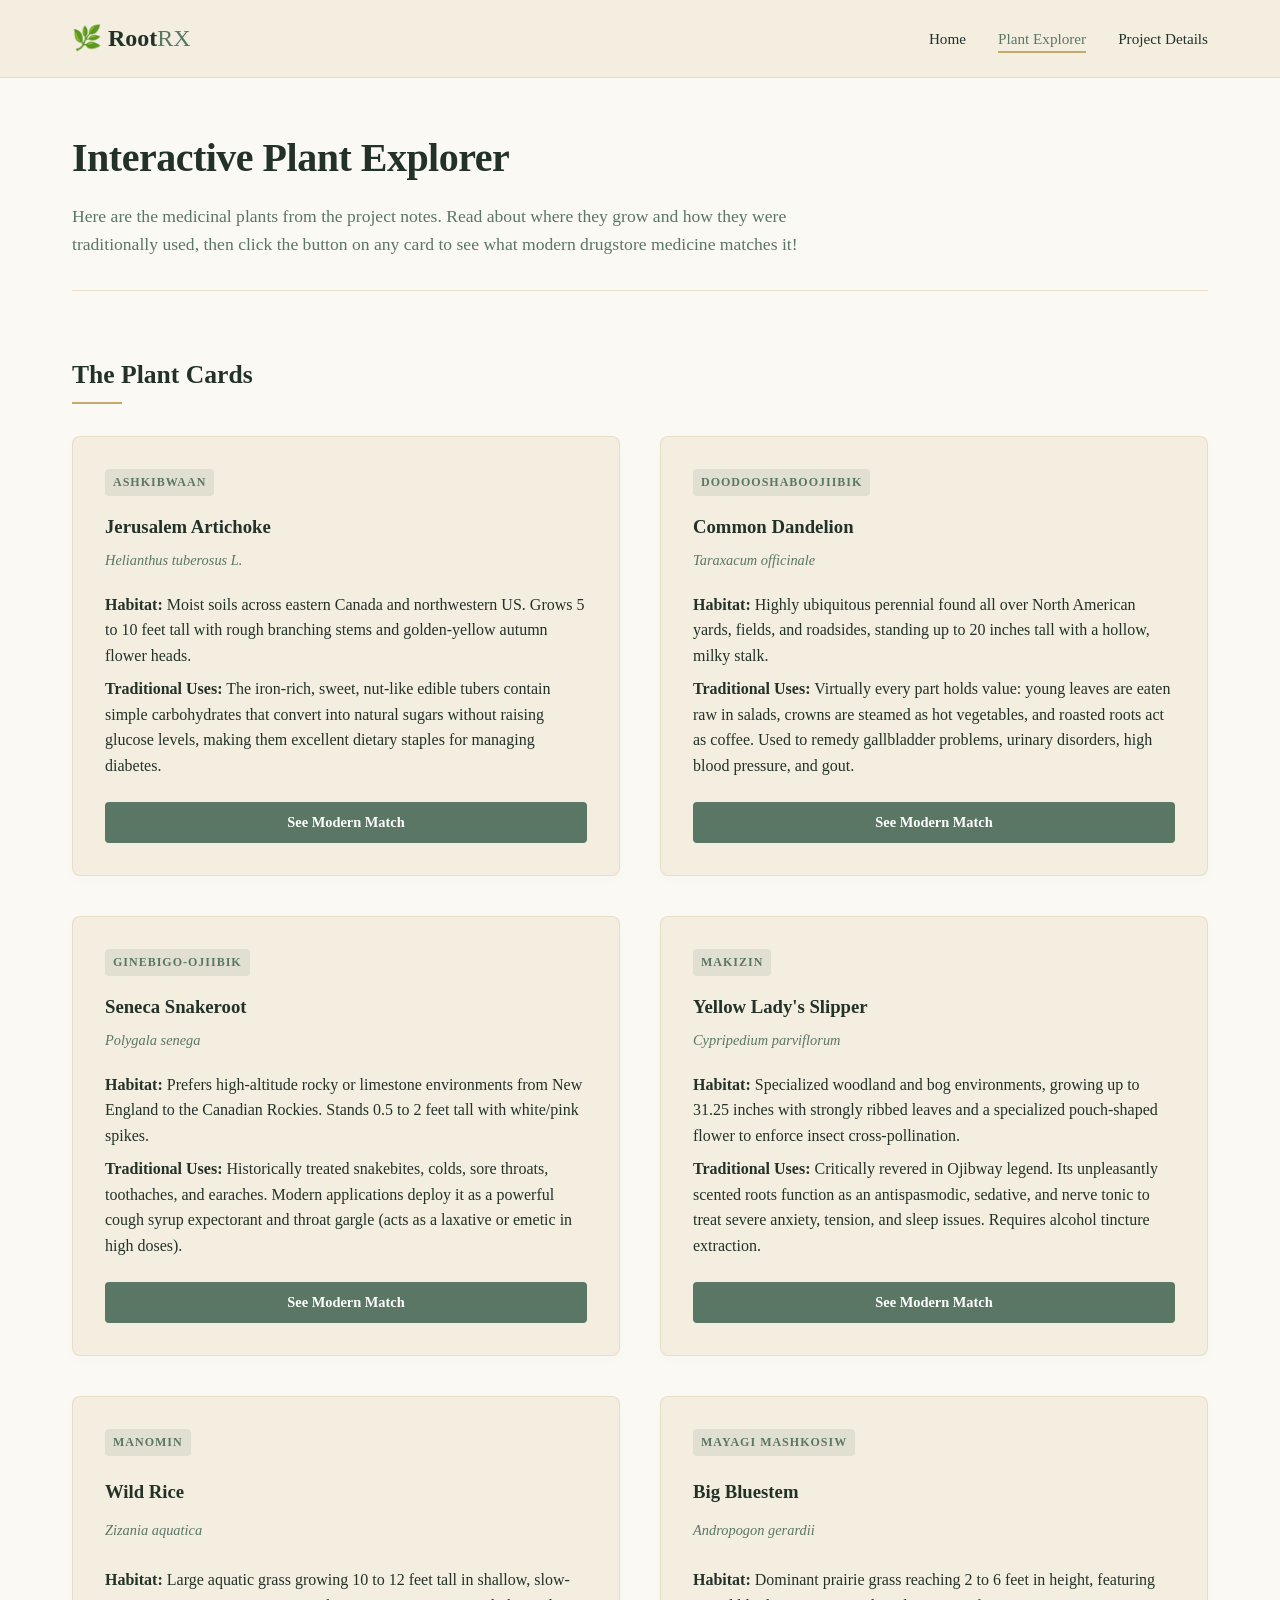
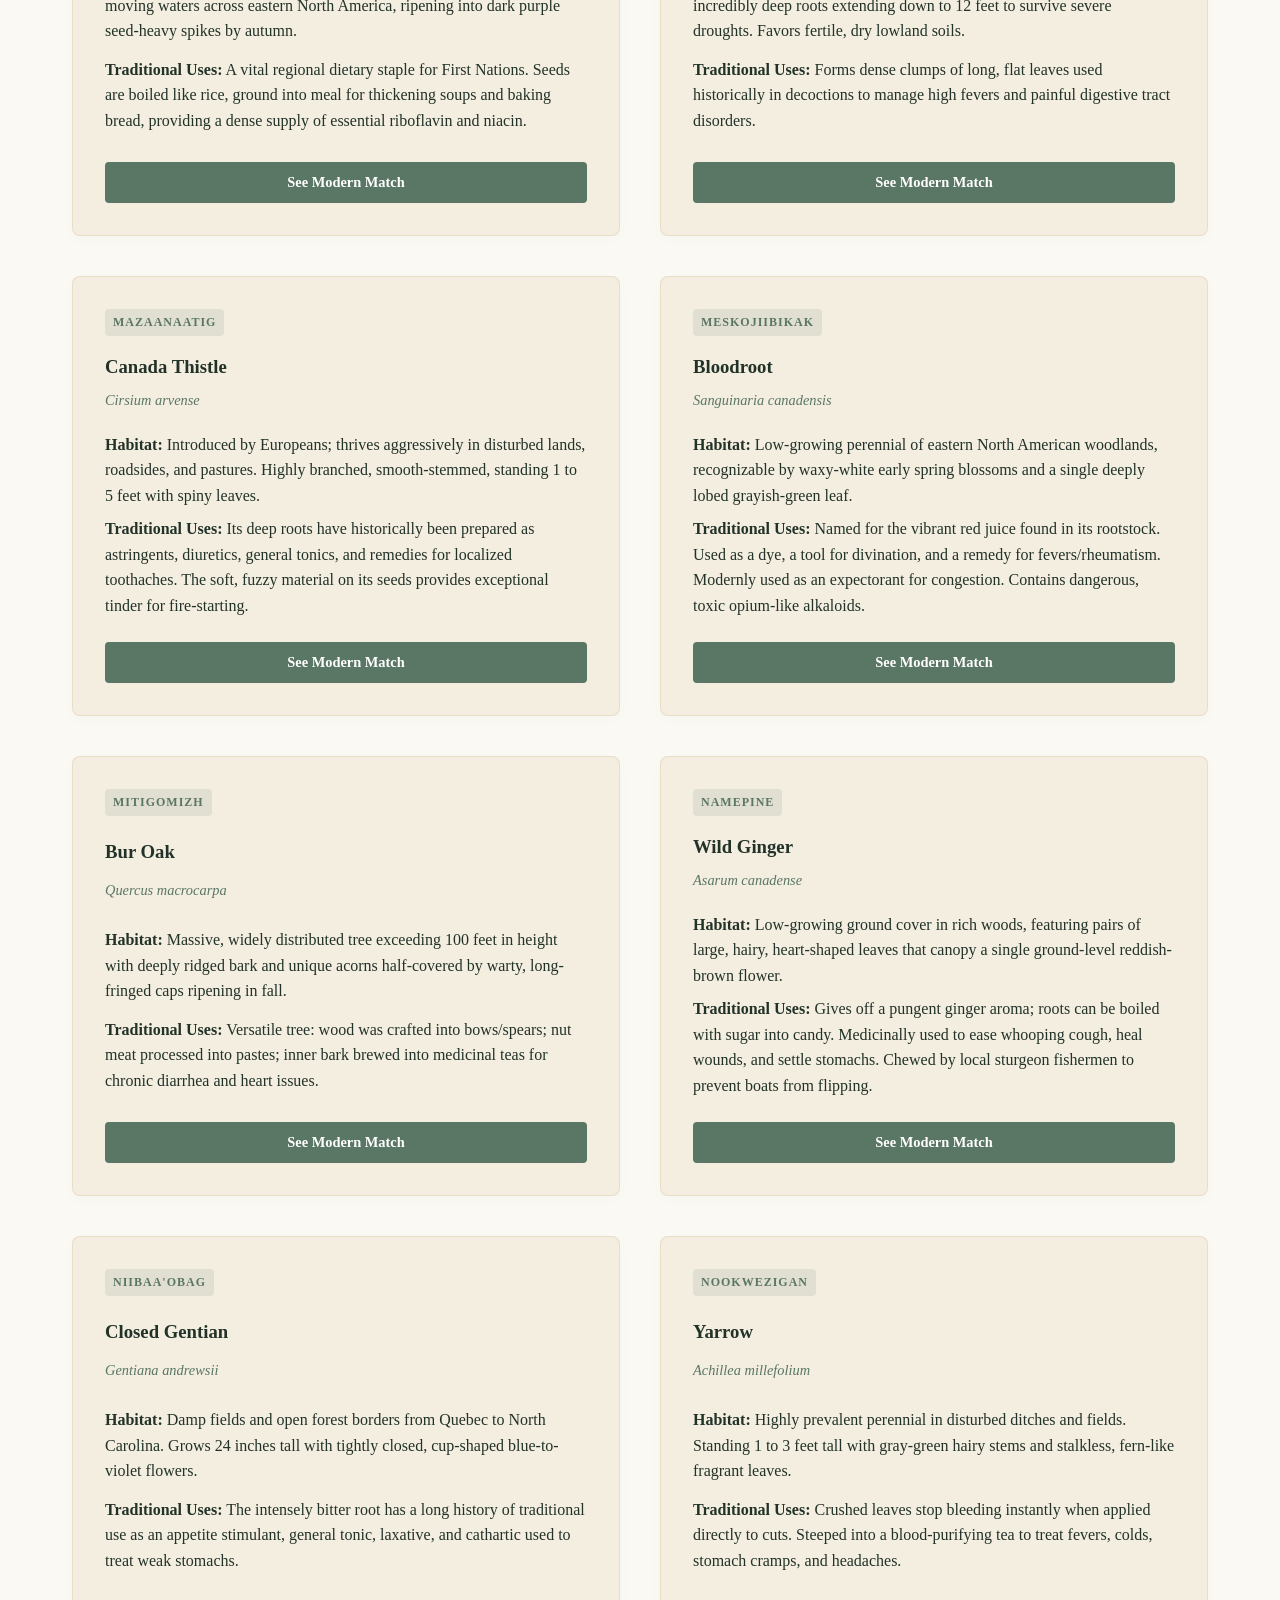
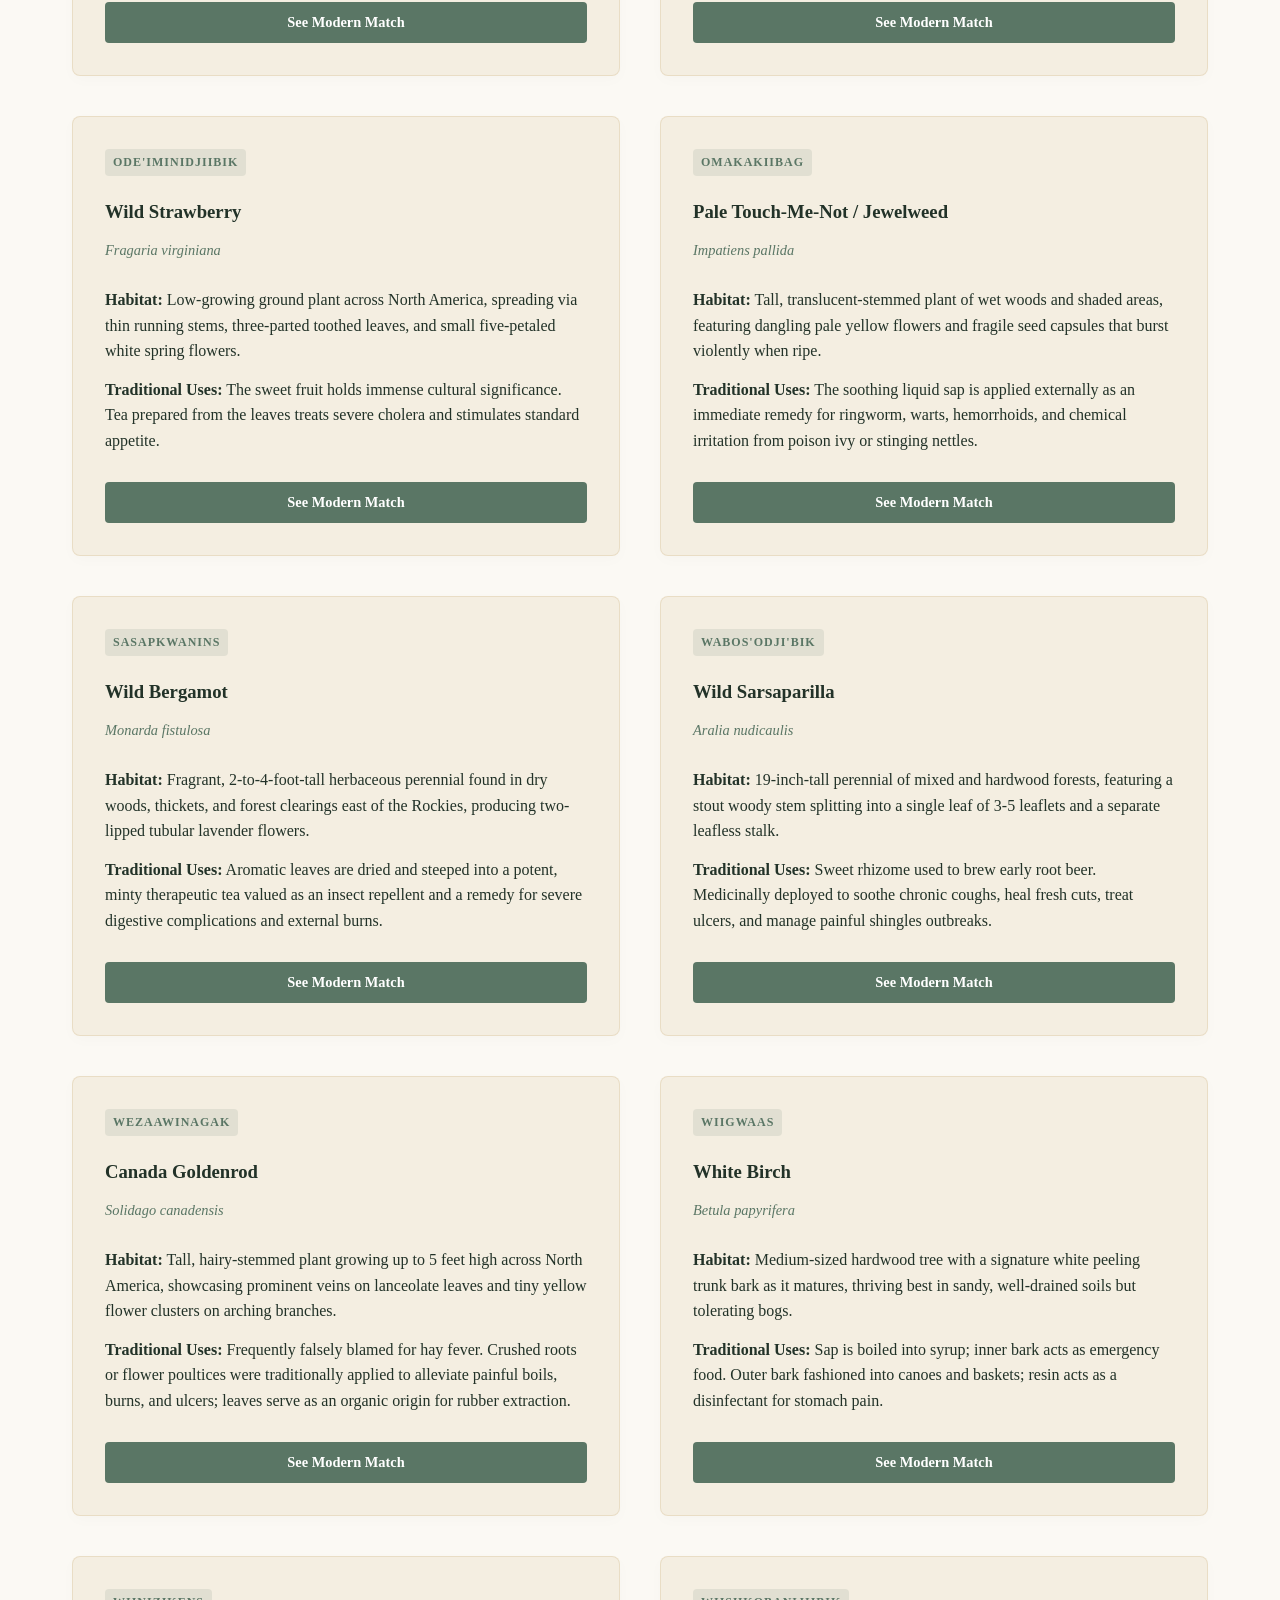
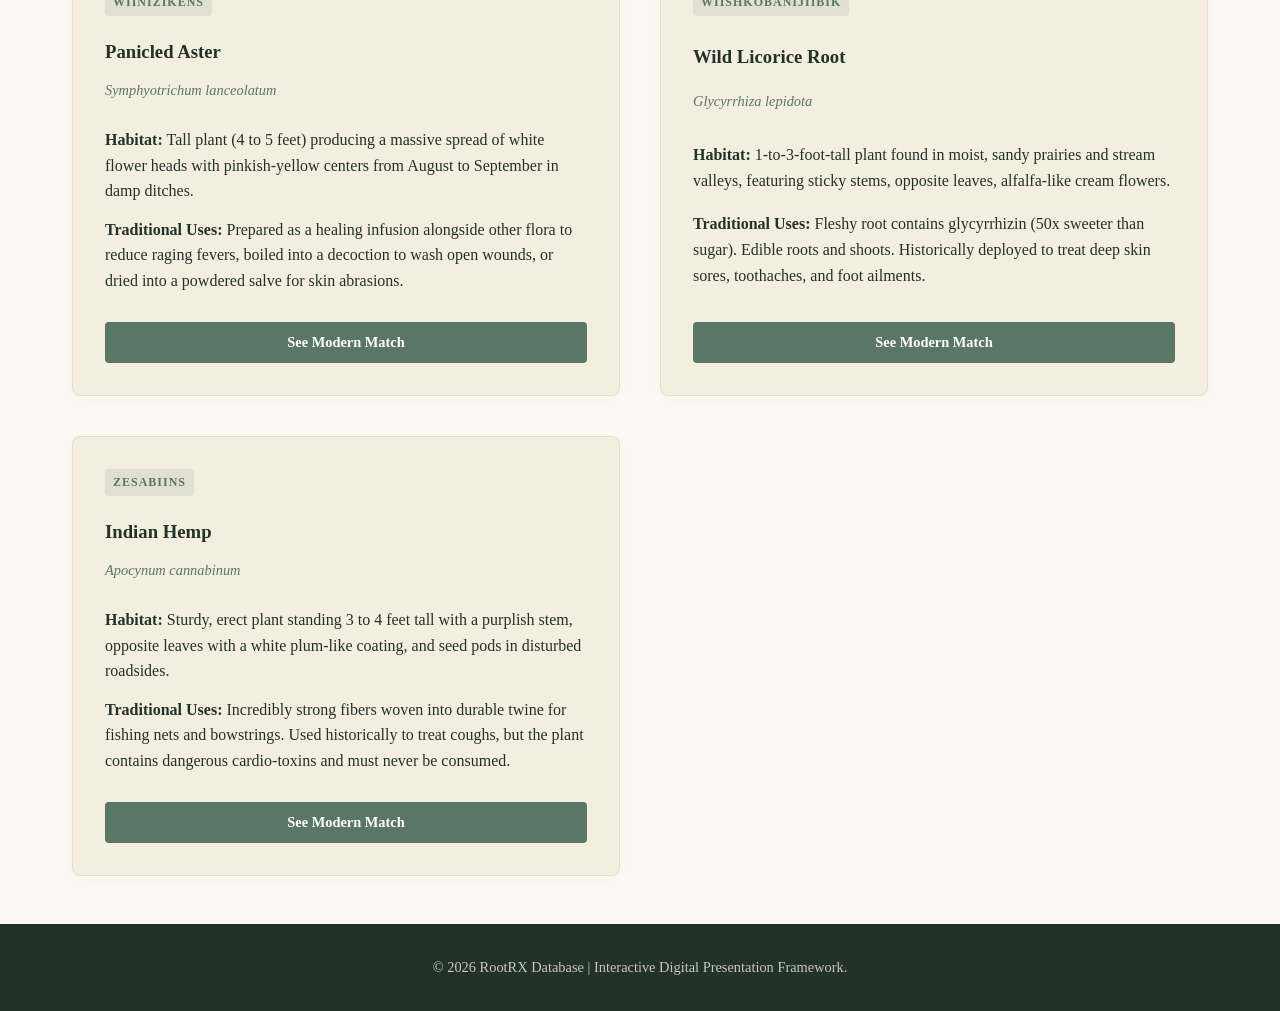
==== commit 766db0a2: "1.03" ====
--- a/compendium.html
+++ b/compendium.html
@@ -3,7 +3,7 @@
 <head>
     <meta charset="UTF-8">
     <meta name="viewport" content="width=device-width, initial-scale=1.0">
-    <title>RootRX | Botanical Compendium</title>
+    <title>RootRX | Plant Explorer</title>
     <link rel="stylesheet" href="css/style.css">
 </head>
 <body>
@@ -13,10 +13,9 @@
             <a href="index.html" class="logo">&#127807; Root<span>RX</span></a>
             <nav>
                 <ul>
-                    <li><a href="index.html">Overview & History</a></li>
-                    <li class="active"><a href="compendium.html">Botanical Compendium</a></li>
-                    <li><a href="modern.html">Modern Synthesis</a></li>
-                    <li><a href="credits.html">Credits & Disclaimer</a></li>
+                    <li><a href="index.html">Home</a></li>
+                    <li class="active"><a href="compendium.html">Plant Explorer</a></li>
+                    <li><a href="credits.html">Project Details</a></li>
                 </ul>
             </nav>
         </div>
@@ -25,203 +24,410 @@
     <main>
         <div class="main-container">
             <section class="hero">
-                <h1>The Botanical Compendium</h1>
-                <p>An indexed repository of regional flora, featuring traditional naming systems, precise habitat details, and historical therapeutic applications verified across indigenous frameworks.</p>
+                <h1>Interactive Plant Explorer</h1>
+                <p>Here are the medicinal plants from the project notes. Read about where they grow and how they were traditionally used, then click the button on any card to see what modern drugstore medicine matches it!</p>
             </section>
 
-            <h2 class="section-title">Classified Flora Profiles</h2>
-            <div class="concepts-grid">
-
-                <div class="concept-card">
-                    <span class="indigenous-tag">Ashkibwaan</span>
-                    <h3>Jerusalem Artichoke</h3>
-                    <p style="font-style: italic; color: #42574c; margin-bottom: 0.5rem;">Helianthus tuberosus L.</p>
-                    <p><strong>Habitat:</strong> Moist soils across eastern Canada and northwestern US. Grows 5 to 10 feet tall with rough branching stems and golden-yellow autumn flower heads.</p>
-                    <p style="margin-top: 0.5rem;"><strong>Traditional Uses:</strong> The iron-rich, sweet, nut-like edible tubers contain simple carbohydrates that convert into natural sugars without raising glucose levels, making them excellent dietary staples for managing diabetes.</p>
-                </div>
-
-                <div class="concept-card">
-                    <span class="indigenous-tag">Doodooshaboojiibik</span>
-                    <h3>Common Dandelion</h3>
-                    <p style="font-style: italic; color: #42574c; margin-bottom: 0.5rem;">Taraxacum officinale</p>
-                    <p><strong>Habitat:</strong> Highly ubiquitous perennial found all over North American yards, fields, and roadsides, standing up to 20 inches tall with a hollow, milky stalk.</p>
-                    <p style="margin-top: 0.5rem;"><strong>Traditional Uses:</strong> Virtually every part holds value: young leaves are eaten raw in salads, crowns are steamed as hot vegetables, and roasted roots act as caffeine-free coffee. Used to remedy gallbladder problems, urinary disorders, high blood pressure, gout, and acne.</p>
-                </div>
-
-                <div class="concept-card">
-                    <span class="indigenous-tag">Ginebigo-ojiibik</span>
-                    <h3>Seneca Snakeroot</h3>
-                    <p style="font-style: italic; color: #42574c; margin-bottom: 0.5rem;">Polygala senega</p>
-                    <p><strong>Habitat:</strong> Prefers high-altitude rocky or limestone environments from New England to the Canadian Rockies. Stands 0.5 to 2 feet tall with white/pink spikes.</p>
-                    <p style="margin-top: 0.5rem;"><strong>Traditional Uses:</strong> Historically treated snakebites, colds, sore throats, toothaches, and earaches. Modern applications deploy it as a powerful cough syrup expectorant and throat gargle (acts as a laxative or emetic in high doses).</p>
-                </div>
-
-                <div class="concept-card">
-                    <span class="indigenous-tag">Makizin</span>
-                    <h3>Yellow Lady's Slipper</h3>
-                    <p style="font-style: italic; color: #42574c; margin-bottom: 0.5rem;">Cypripedium parviflorum</p>
-                    <p><strong>Habitat:</strong> Specialized woodland and bog environments, growing up to 31.25 inches with strongly ribbed leaves and a specialized pouch-shaped flower to enforce insect cross-pollination.</p>
-                    <p style="margin-top: 0.5rem;"><strong>Traditional Uses:</strong> Critically revered in Ojibway legend (inspiring moccasin designs). Its unpleasantly scented roots function as an antispasmodic, sedative, and nerve tonic to treat severe anxiety, tension, and sleep issues. Requires alcohol tincture extraction.</p>
-                </div>
-
-                <div class="concept-card">
-                    <span class="indigenous-tag">Manomin</span>
-                    <h3>Wild Rice</h3>
-                    <p style="font-style: italic; color: #42574c; margin-bottom: 0.5rem;">Zizania aquatica</p>
-                    <p><strong>Habitat:</strong> Large aquatic grass growing 10 to 12 feet tall in shallow, slow-moving waters across eastern North America, ripening into dark purple seed-heavy spikes by autumn.</p>
-                    <p style="margin-top: 0.5rem;"><strong>Traditional Uses:</strong> A vital regional dietary staple for First Nations. Seeds are boiled like rice, ground into meal for thickening soups and baking bread, providing a dense supply of essential riboflavin and niacin.</p>
-                </div>
-
-                <div class="concept-card">
-                    <span class="indigenous-tag">Mayagi Mashkiki</span>
-                    <h3>Hoary Puccoon</h3>
-                    <p style="font-style: italic; color: #42574c; margin-bottom: 0.5rem;">Lithospermum canescens</p>
-                    <p><strong>Habitat:</strong> Early-blooming prairie perennial strict to untouched virgin prairies spanning Saskatchewan to Texas. Grows 18 inches tall, wrapped in long white hairs with a central taproot.</p>
-                    <p style="margin-top: 0.5rem;"><strong>Traditional Uses:</strong> Its distinctive ivory-like seeds and central taproot were historically utilized inside ceremonial rattles, and the plant was harvested to generate a rich, permanent reddish pigment.</p>
-                </div>
-
-                <div class="concept-card">
-                    <span class="indigenous-tag">Mayagi Mashkosiw</span>
-                    <h3>Big Bluestem</h3>
-                    <p style="font-style: italic; color: #42574c; margin-bottom: 0.5rem;">Andropogon gerardii</p>
-                    <p><strong>Habitat:</strong> Dominant prairie grass reaching 2 to 6 feet in height, featuring incredibly deep roots extending down to 12 feet to survive severe droughts. Favors fertile, dry lowland soils.</p>
-                    <p style="margin-top: 0.5rem;"><strong>Traditional Uses:</strong> Forms dense clumps of long, flat leaves used historically in decoctions to manage high fevers and painful digestive tract disorders.</p>
-                </div>
-
-                <div class="concept-card">
-                    <span class="indigenous-tag">Mazaanaatig</span>
-                    <h3>Canada Thistle</h3>
-                    <p style="font-style: italic; color: #42574c; margin-bottom: 0.5rem;">Cirsium arvense</p>
-                    <p><strong>Habitat:</strong> Introduced by Europeans; thrives aggressively in disturbed lands, roadsides, and pastures. Highly branched, smooth-stemmed, standing 1 to 5 feet with spiny leaves.</p>
-                    <p style="margin-top: 0.5rem;"><strong>Traditional Uses:</strong> Its deep roots have historically been prepared as astringents, diuretics, general tonics, and remedies for localized toothaches. The soft, fuzzy material on its seeds provides exceptional tinder for fire-starting.</p>
-                </div>
-
-                <div class="concept-card">
-                    <span class="indigenous-tag">Meskojiibikak</span>
-                    <h3>Bloodroot</h3>
-                    <p style="font-style: italic; color: #42574c; margin-bottom: 0.5rem;">Sanguinaria canadensis</p>
-                    <p><strong>Habitat:</strong> Low-growing perennial of eastern North American woodlands, recognizable by waxy-white early spring blossoms and a single deeply lobed grayish-green leaf.</p>
-                    <p style="margin-top: 0.5rem;"><strong>Traditional Uses:</strong> Named for the vibrant red juice found in its rootstock. Used as a dye, a tool for divination, and a remedy for fevers/rheumatism. Modernly used as an expectorant for congestion. Contains dangerous, toxic opium-like alkaloids; avoid if pregnant.</p>
-                </div>
-
-                <div class="concept-card">
-                    <span class="indigenous-tag">Mitigomizh</span>
-                    <h3>Bur Oak</h3>
-                    <p style="font-style: italic; color: #42574c; margin-bottom: 0.5rem;">Quercus macrocarpa</p>
-                    <p><strong>Habitat:</strong> Massive, widely distributed tree exceeding 100 feet in height with deeply ridged bark and unique acorns half-covered by warty, long-fringed caps ripening in fall.</p>
-                    <p style="margin-top: 0.5rem;"><strong>Traditional Uses:</strong> Exceptionally versatile: wood provided durable material for bows and spears, nut meat was processed into edible grits and pastes, and the inner bark was brewed into medicinal teas for chronic diarrhea and heart issues.</p>
-                </div>
-
-                <div class="concept-card">
-                    <span class="indigenous-tag">Namepine</span>
-                    <h3>Wild Ginger</h3>
-                    <p style="font-style: italic; color: #42574c; margin-bottom: 0.5rem;">Asarum canadense</p>
-                    <p><strong>Habitat:</strong> Low-growing ground cover in rich woods, featuring pairs of large, hairy, heart-shaped leaves that canopy a single ground-level reddish-brown flower.</p>
-                    <p style="margin-top: 0.5rem;"><strong>Traditional Uses:</strong> Gives off a pungent ginger aroma; roots can be boiled with sugar into candy. Medicinally used to aid childbirth, ease whooping cough, heal wounds, and settle stomachs. Chewed by local sturgeon fishermen to prevent boats from flipping. Can cause skin irritation.</p>
-                </div>
-
-                <div class="concept-card">
-                    <span class="indigenous-tag">Niibaa'obag</span>
-                    <h3>Closed Gentian</h3>
-                    <p style="font-style: italic; color: #42574c; margin-bottom: 0.5rem;">Gentiana andrewsii</p>
-                    <p><strong>Habitat:</strong> Damp fields and open forest borders from Quebec to North Carolina. Grows 24 inches tall with tightly closed, cup-shaped blue-to-violet flowers.</p>
-                    <p style="margin-top: 0.5rem;"><strong>Traditional Uses:</strong> The intensely bitter root has a long history of traditional use as an appetite stimulant, general tonic, laxative, and cathartic used to treat weak stomachs and historical nervous conditions.</p>
-                </div>
-
-                <div class="concept-card">
-                    <span class="indigenous-tag">Nookwezigan</span>
-                    <h3>Yarrow</h3>
-                    <p style="font-style: italic; color: #42574c; margin-bottom: 0.5rem;">Achillea millefolium</p>
-                    <p><strong>Habitat:</strong> Highly prevalent perennial in disturbed ditches and fields. Standing 1 to 3 feet tall with gray-green hairy stems and stalkless, fern-like fragrant leaves.</p>
-                    <p style="margin-top: 0.5rem;"><strong>Traditional Uses:</strong> Crushed leaves release a distinct scent and stop bleeding instantly when applied directly to cuts. Steeped into a blood-purifying tea to treat fevers, colds, stomach cramps, headaches, and internal hemorrhaging.</p>
-                </div>
-
-                <div class="concept-card">
-                    <span class="indigenous-tag">Ode'iminidjiibik</span>
-                    <h3>Wild Strawberry</h3>
-                    <p style="font-style: italic; color: #42574c; margin-bottom: 0.5rem;">Fragaria virginiana</p>
-                    <p><strong>Habitat:</strong> Low-growing ground plant across North America, spreading via thin running stems, three-parted toothed leaves, and small five-petaled white spring flowers.</p>
-                    <p style="margin-top: 0.5rem;"><strong>Traditional Uses:</strong> The sweet fruit holds immense cultural significance, marking the arrival of summer for women concluding traditional ten-day fasts to revitalize their bodies. Tea prepared from the leaves treats severe cholera and stimulates standard appetite.</p>
-                </div>
-
-                <div class="concept-card">
-                    <span class="indigenous-tag">Omakakiibag</span>
-                    <h3>Pale Touch-Me-Not / Jewelweed</h3>
-                    <p style="font-style: italic; color: #42574c; margin-bottom: 0.5rem;">Impatiens pallida</p>
-                    <p><strong>Habitat:</strong> Tall, translucent-stemmed plant of wet woods and shaded areas, featuring dangling pale yellow flowers and fragile seed capsules that burst violently when ripe.</p>
-                    <p style="margin-top: 0.5rem;"><strong>Traditional Uses:</strong> The soothing liquid sap is applied externally as an immediate remedy for ringworm, warts, hemorrhoids, and chemical irritation from poison ivy or stinging nettles. Raw consumption is dangerous due to sharp calcium oxalate crystals (neutralized by cooking).</p>
-                </div>
-
-                <div class="concept-card">
-                    <span class="indigenous-tag">Oshkiniikwebagoons</span>
-                    <h3>Common Tansy</h3>
-                    <p style="font-style: italic; color: #42574c; margin-bottom: 0.5rem;">Tanacetum vulgare</p>
-                    <p><strong>Habitat:</strong> Erect, aromatic perennial growing 2 to 3 feet tall along disturbed roadsides and open fields, producing flat clusters of bright orange-yellow button flowers.</p>
-                    <p style="margin-top: 0.5rem;"><strong>Traditional Uses:</strong> Historically used in small quantities for fevers, earaches, and abortions. Ingestion is now strongly discouraged because it contains tanacetum oil, which is highly poisonous and potentially fatal. Highly invasive; extracts make powerful organic pesticides.</p>
-                </div>
-
-                <div class="concept-card">
-                    <span class="indigenous-tag">Ozhaawashwa-mashkosiwan</span>
-                    <h3>Kentucky Bluegrass</h3>
-                    <p style="font-style: italic; color: #42574c; margin-bottom: 0.5rem;">Poa pratensis</p>
-                    <p><strong>Habitat:</strong> Densely clumped grass common across North American pastures and lawns, growing 1 to 3 feet tall with smooth stems, wide basal leaves, and pyramidal green spikelet clusters.</p>
-                    <p style="margin-top: 0.5rem;"><strong>Traditional Uses:</strong> Heavily cultivated for continuous livestock grazing and lawn stabilization; noted as being remarkably difficult for an untrained eye to differentiate from related wild grass species.</p>
-                </div>
-
-                <div class="concept-card">
-                    <span class="indigenous-tag">Sasapkwanins</span>
-                    <h3>Wild Bergamot</h3>
-                    <p style="font-style: italic; color: #42574c; margin-bottom: 0.5rem;">Monarda fistulosa</p>
-                    <p><strong>Habitat:</strong> Fragrant, 2-to-4-foot-tall herbaceous perennial found in dry woods, thickets, and forest clearings east of the Rockies, producing two-lipped tubular lavender flowers.</p>
-                    <p style="margin-top: 0.5rem;"><strong>Traditional Uses:</strong> Aromatic leaves are added in modest amounts to refresh salads and drinks, or dried and steeped into a potent, minty therapeutic tea valued as an insect repellent and a remedy for severe digestive complications and external burns.</p>
-                </div>
-
-                <div class="concept-card">
-                    <span class="indigenous-tag">Wabos'odji'bik</span>
-                    <h3>Wild Sarsaparilla</h3>
-                    <p style="font-style: italic; color: #42574c; margin-bottom: 0.5rem;">Aralia nudicaulis</p>
-                    <p><strong>Habitat:</strong> 19-inch-tall perennial of mixed and hardwood forests, featuring a stout woody stem splitting into a single leaf of 3-5 leaflets and a separate leafless stalk yielding dark summer berries.</p>
-                    <p style="margin-top: 0.5rem;"><strong>Traditional Uses:</strong> Extremely popular 1800s spring tonic; settlers used berries for winemaking and the sweet rhizome to brew early root beer. Medicinally deployed to soothe chronic coughs, heal fresh cuts, treat ulcers, and manage painful shingles outbreaks.</p>
-                </div>
-
-                <div class="concept-card">
-                    <span class="indigenous-tag">Wezaawinagak</span>
-                    <h3>Canada Goldenrod</h3>
-                    <p style="font-style: italic; color: #42574c; margin-bottom: 0.5rem;">Solidago canadensis</p>
-                    <p><strong>Habitat:</strong> Tall, hairy-stemmed plant growing up to 5 feet high across North America, showcasing prominent veins on lanceolate leaves and tiny yellow flower clusters on arching branches.</p>
-                    <p style="margin-top: 0.5rem;"><strong>Traditional Uses:</strong> Frequently falsely blamed for seasonal hay fever (the true culprit is Ragweed). Crushed roots or flower poultices were traditionally applied to alleviate painful boils, burns, and ulcers; leaves serve as an organic origin for rubber and latex extraction.</p>
-                </div>
-
-                <div class="concept-card">
-                    <span class="indigenous-tag">Wiigwaas</span>
-                    <h3>White Birch</h3>
-                    <p style="font-style: italic; color: #42574c; margin-bottom: 0.5rem;">Betula papyrifera</p>
-                    <p><strong>Habitat:</strong> Medium-sized hardwood tree with a signature white peeling trunk bark as it matures, thriving best in sandy, well-drained soils but tolerating bogs and gravelly terrains.</p>
-                    <p style="margin-top: 0.5rem;"><strong>Traditional Uses:</strong> Incredibly versatile: sap is boiled into syrup or fermented into beer/wine; inner bark acts as emergency food; flexible wood crafted into bows/spears. Outer bark was fashioned into canoes, baskets, and cradles; resin acts as a disinfectant for stomach pain.</p>
-                </div>
-
-                <div class="concept-card">
-                    <span class="indigenous-tag">Wiinizikens</span>
-                    <h3>Panicled Aster</h3>
-                    <p style="font-style: italic; color: #42574c; margin-bottom: 0.5rem;">Symphyotrichum lanceolatum</p>
-                    <p><strong>Habitat:</strong> Tall plant (4 to 5 feet) producing a massive spread of white or slightly violet-tinged flower heads with pinkish-yellow centers from August to September in damp ditches.</p>
-                    <p style="margin-top: 0.5rem;"><strong>Traditional Uses:</strong> Prepared as a healing infusion alongside other flora to reduce raging fevers, boiled into a decoction to wash open wounds, or dried into a powdered salve for skin abrasions. Inhaling smoke from burning blossoms cures stubborn nosebleeds.</p>
-                </div>
-
-                <div class="concept-card">
-                    <span class="indigenous-tag">Wiishkobanijiibik</span>
-                    <h3>Wild Licorice Root</h3>
-                    <p style="font-style: italic; color: #42574c; margin-bottom: 0.5rem;">Glycyrrhiza lepidota</p>
-                    <p><strong>Habitat:</strong> 1-to-3-foot-tall plant found in moist, sandy prairies and stream valleys, featuring sticky stems, opposite leaves, alfalfa-like cream flowers, and fruit covered in hooked spines.</p>
-                    <p style="margin-top: 0.5rem;"><strong>Traditional Uses:</strong> Fleshy root contains glycyrrhizin (50x sweeter than sugar), tasting like sweet potato when slow-roasted. Roots and young spring shoots are edible raw or cooked. Historically deployed to treat deep skin sores, toothaches, foot ailments, and to safely aid childbirth.</p>
-                </div>
-
-                <div class="concept-card">
-                    <span class="indigenous-tag">Zesabiins</span>
-                    <h3>Indian Hemp</h3>
-                    <p style="font-style: italic; color: #42574c; margin-bottom: 0.5rem;">Apocynum cannabinum</p>
-                    <p><strong>Habitat:</strong> Sturdy, erect plant standing 3 to 4 feet tall with a purplish stem, opposite leaves with a white plum-like coating, and spindle-shaped seed pods in disturbed roadsides and lakeshores.</p>
-                    <p style="margin-top: 0.5rem;"><strong>Traditional Uses:</strong> Incredibly strong fibers woven into durable twine and cordage that maintained strength underwater without shrinking—ideal for fishing nets, bowstrings, clothing, slings, and hunting nooses. **Contains dangerous cardio-toxins; must never be consumed.**</p>
+            <h2 class="section-title">The Plant Cards</h2>
+            <div class="interactive-grid">
+
+                <div class="flip-card">
+                    <div class="flip-card-inner">
+                        <div class="flip-card-front">
+                            <span class="indigenous-tag">Ashkibwaan</span>
+                            <h3>Jerusalem Artichoke</h3>
+                            <p class="botanical-meta">Helianthus tuberosus L.</p>
+                            <p><strong>Habitat:</strong> Moist soils across eastern Canada and northwestern US. Grows 5 to 10 feet tall with rough branching stems and golden-yellow autumn flower heads.</p>
+                            <p class="usage-text"><strong>Traditional Uses:</strong> The iron-rich, sweet, nut-like edible tubers contain simple carbohydrates that convert into natural sugars without raising glucose levels, making them excellent dietary staples for managing diabetes.</p>
+                            <button class="flip-btn" onclick="toggleFlip(this)">See Modern Match</button>
+                        </div>
+                        <div class="flip-card-back">
+                            <span class="modern-tag">Modern Drugstore Match</span>
+                            <h3>Metformin (Glucophage) / Clinical Diabetic Dietary Fibers (Inulin)</h3>
+                            <p class="synthesis-desc">Using a root that changes carbs into safe sugars without spiking glucose matches exactly what modern diabetes medications and pharmacy fiber supplements try to do today to keep blood sugar steady.</p>
+                            <button class="flip-btn back-btn" onclick="toggleFlip(this)">Go Back to Plant</button>
+                        </div>
+                    </div>
+                </div>
+
+                <div class="flip-card">
+                    <div class="flip-card-inner">
+                        <div class="flip-card-front">
+                            <span class="indigenous-tag">Doodooshaboojiibik</span>
+                            <h3>Common Dandelion</h3>
+                            <p class="botanical-meta">Taraxacum officinale</p>
+                            <p><strong>Habitat:</strong> Highly ubiquitous perennial found all over North American yards, fields, and roadsides, standing up to 20 inches tall with a hollow, milky stalk.</p>
+                            <p class="usage-text"><strong>Traditional Uses:</strong> Virtually every part holds value: young leaves are eaten raw in salads, crowns are steamed as hot vegetables, and roasted roots act as coffee. Used to remedy gallbladder problems, urinary disorders, high blood pressure, and gout.</p>
+                            <button class="flip-btn" onclick="toggleFlip(this)">See Modern Match</button>
+                        </div>
+                        <div class="flip-card-back">
+                            <span class="modern-tag">Modern Drugstore Match</span>
+                            <h3>Cholestyramine (Prevalite) / Over-the-counter Pamabrom (Diuretic)</h3>
+                            <p class="synthesis-desc">Using dandelions to flush the urinary system and help the gallbladder works just like modern diuretic water pills and prescription liver/gallbladder medicines that clear out waste and lower body fluid pressure.</p>
+                            <button class="flip-btn back-btn" onclick="toggleFlip(this)">Go Back to Plant</button>
+                        </div>
+                    </div>
+                </div>
+
+                <div class="flip-card">
+                    <div class="flip-card-inner">
+                        <div class="flip-card-front">
+                            <span class="indigenous-tag">Ginebigo-ojiibik</span>
+                            <h3>Seneca Snakeroot</h3>
+                            <p class="botanical-meta">Polygala senega</p>
+                            <p><strong>Habitat:</strong> Prefers high-altitude rocky or limestone environments from New England to the Canadian Rockies. Stands 0.5 to 2 feet tall with white/pink spikes.</p>
+                            <p class="usage-text"><strong>Traditional Uses:</strong> Historically treated snakebites, colds, sore throats, toothaches, and earaches. Modern applications deploy it as a powerful cough syrup expectorant and throat gargle (acts as a laxative or emetic in high doses).</p>
+                            <button class="flip-btn" onclick="toggleFlip(this)">See Modern Match</button>
+                        </div>
+                        <div class="flip-card-back">
+                            <span class="modern-tag">Modern Drugstore Match</span>
+                            <h3>Guaifenesin (Mucinex / Robitussin)</h3>
+                            <p class="synthesis-desc">The plant's natural ability to clear out mucus from your throat and chest is the exact same method used by popular over-the-counter cough syrups to break up chest congestion today.</p>
+                            <button class="flip-btn back-btn" onclick="toggleFlip(this)">Go Back to Plant</button>
+                        </div>
+                    </div>
+                </div>
+
+                <div class="flip-card">
+                    <div class="flip-card-inner">
+                        <div class="flip-card-front">
+                            <span class="indigenous-tag">Makizin</span>
+                            <h3>Yellow Lady's Slipper</h3>
+                            <p class="botanical-meta">Cypripedium parviflorum</p>
+                            <p><strong>Habitat:</strong> Specialized woodland and bog environments, growing up to 31.25 inches with strongly ribbed leaves and a specialized pouch-shaped flower to enforce insect cross-pollination.</p>
+                            <p class="usage-text"><strong>Traditional Uses:</strong> Critically revered in Ojibway legend. Its unpleasantly scented roots function as an antispasmodic, sedative, and nerve tonic to treat severe anxiety, tension, and sleep issues. Requires alcohol tincture extraction.</p>
+                            <button class="flip-btn" onclick="toggleFlip(this)">See Modern Match</button>
+                        </div>
+                        <div class="flip-card-back">
+                            <span class="modern-tag">Modern Drugstore Match</span>
+                            <h3>Alprazolam (Xanax) / Diazepam (Valium)</h3>
+                            <p class="synthesis-desc">Using this root as a nerve tonic and relaxant to treat heavy stress and sleep loss directly targets the same brain pathways that prescription anti-anxiety and sedative pills use today to calm the nervous system.</p>
+                            <button class="flip-btn back-btn" onclick="toggleFlip(this)">Go Back to Plant</button>
+                        </div>
+                    </div>
+                </div>
+
+                <div class="flip-card">
+                    <div class="flip-card-inner">
+                        <div class="flip-card-front">
+                            <span class="indigenous-tag">Manomin</span>
+                            <h3>Wild Rice</h3>
+                            <p class="botanical-meta">Zizania aquatica</p>
+                            <p><strong>Habitat:</strong> Large aquatic grass growing 10 to 12 feet tall in shallow, slow-moving waters across eastern North America, ripening into dark purple seed-heavy spikes by autumn.</p>
+                            <p class="usage-text"><strong>Traditional Uses:</strong> A vital regional dietary staple for First Nations. Seeds are boiled like rice, ground into meal for thickening soups and baking bread, providing a dense supply of essential riboflavin and niacin.</p>
+                            <button class="flip-btn" onclick="toggleFlip(this)">See Modern Match</button>
+                        </div>
+                        <div class="flip-card-back">
+                            <span class="modern-tag">Modern Drugstore Match</span>
+                            <h3>Vitamin B-Complex Tablets / Nutritional Supplements</h3>
+                            <p class="synthesis-desc">The high levels of natural riboflavin and niacin found in this grain are the exact same health-boosting B-vitamins packed into daily pharmacy multivitamin tablets to keep up our energy and cell health.</p>
+                            <button class="flip-btn back-btn" onclick="toggleFlip(this)">Go Back to Plant</button>
+                        </div>
+                    </div>
+                </div>
+
+                <div class="flip-card">
+                    <div class="flip-card-inner">
+                        <div class="flip-card-front">
+                            <span class="indigenous-tag">Mayagi Mashkosiw</span>
+                            <h3>Big Bluestem</h3>
+                            <p class="botanical-meta">Andropogon gerardii</p>
+                            <p><strong>Habitat:</strong> Dominant prairie grass reaching 2 to 6 feet in height, featuring incredibly deep roots extending down to 12 feet to survive severe droughts. Favors fertile, dry lowland soils.</p>
+                            <p class="usage-text"><strong>Traditional Uses:</strong> Forms dense clumps of long, flat leaves used historically in decoctions to manage high fevers and painful digestive tract disorders.</p>
+                            <button class="flip-btn" onclick="toggleFlip(this)">See Modern Match</button>
+                        </div>
+                        <div class="flip-card-back">
+                            <span class="modern-tag">Modern Drugstore Match</span>
+                            <h3>Acetaminophen (Tylenol)</h3>
+                            <p class="synthesis-desc">Drinking a leaf mix specifically to break a burning fever works exactly like taking a modern fever-reducer pill from the pharmacy to bring your body temperature safely back down.</p>
+                            <button class="flip-btn back-btn" onclick="toggleFlip(this)">Go Back to Plant</button>
+                        </div>
+                    </div>
+                </div>
+
+                <div class="flip-card">
+                    <div class="flip-card-inner">
+                        <div class="flip-card-front">
+                            <span class="indigenous-tag">Mazaanaatig</span>
+                            <h3>Canada Thistle</h3>
+                            <p class="botanical-meta">Cirsium arvense</p>
+                            <p><strong>Habitat:</strong> Introduced by Europeans; thrives aggressively in disturbed lands, roadsides, and pastures. Highly branched, smooth-stemmed, standing 1 to 5 feet with spiny leaves.</p>
+                            <p class="usage-text"><strong>Traditional Uses:</strong> Its deep roots have historically been prepared as astringents, diuretics, general tonics, and remedies for localized toothaches. The soft, fuzzy material on its seeds provides exceptional tinder for fire-starting.</p>
+                            <button class="flip-btn" onclick="toggleFlip(this)">See Modern Match</button>
+                        </div>
+                        <div class="flip-card-back">
+                            <span class="modern-tag">Modern Drugstore Match</span>
+                            <h3>Hydrochlorothiazide (Microzide) / Benzocaine Toothache Gels</h3>
+                            <p class="synthesis-desc">Using this plant as a fluid flusher and a toothache blocker matches the combined power of modern pharmacy blood pressure water pills and over-the-counter numbing toothache gels.</p>
+                            <button class="flip-btn back-btn" onclick="toggleFlip(this)">Go Back to Plant</button>
+                        </div>
+                    </div>
+                </div>
+
+                <div class="flip-card">
+                    <div class="flip-card-inner">
+                        <div class="flip-card-front">
+                            <span class="indigenous-tag">Meskojiibikak</span>
+                            <h3>Bloodroot</h3>
+                            <p class="botanical-meta">Sanguinaria canadensis</p>
+                            <p><strong>Habitat:</strong> Low-growing perennial of eastern North American woodlands, recognizable by waxy-white early spring blossoms and a single deeply lobed grayish-green leaf.</p>
+                            <p class="usage-text"><strong>Traditional Uses:</strong> Named for the vibrant red juice found in its rootstock. Used as a dye, a tool for divination, and a remedy for fevers/rheumatism. Modernly used as an expectorant for congestion. Contains dangerous, toxic opium-like alkaloids.</p>
+                            <button class="flip-btn" onclick="toggleFlip(this)">See Modern Match</button>
+                        </div>
+                        <div class="flip-card-back">
+                            <span class="modern-tag">Modern Drugstore Match</span>
+                            <h3>Codeine / Morphine Sulfate</h3>
+                            <p class="synthesis-desc">The strong, dangerous, opium-like chemical blocks hidden inside this root function on the exact same nervous system paths used by hospital pain medicines to stop heavy coughing and block pain.</p>
+                            <button class="flip-btn back-btn" onclick="toggleFlip(this)">Go Back to Plant</button>
+                        </div>
+                    </div>
+                </div>
+
+                <div class="flip-card">
+                    <div class="flip-card-inner">
+                        <div class="flip-card-front">
+                            <span class="indigenous-tag">Mitigomizh</span>
+                            <h3>Bur Oak</h3>
+                            <p class="botanical-meta">Quercus macrocarpa</p>
+                            <p><strong>Habitat:</strong> Massive, widely distributed tree exceeding 100 feet in height with deeply ridged bark and unique acorns half-covered by warty, long-fringed caps ripening in fall.</p>
+                            <p class="usage-text"><strong>Traditional Uses:</strong> Versatile tree: wood was crafted into bows/spears; nut meat processed into pastes; inner bark brewed into medicinal teas for chronic diarrhea and heart issues.</p>
+                            <button class="flip-btn" onclick="toggleFlip(this)">See Modern Match</button>
+                        </div>
+                        <div class="flip-card-back">
+                            <span class="modern-tag">Modern Drugstore Match</span>
+                            <h3>Loperamide (Imodium) / Bismuth Subsalicylate (Pepto-Bismol)</h3>
+                            <p class="synthesis-desc">Brewing the inner bark of this oak tree to instantly calm severe stomach trouble works just like modern liquid and pill medications used to coat the stomach and stop diarrhea.</p>
+                            <button class="flip-btn back-btn" onclick="toggleFlip(this)">Go Back to Plant</button>
+                        </div>
+                    </div>
+                </div>
+
+                <div class="flip-card">
+                    <div class="flip-card-inner">
+                        <div class="flip-card-front">
+                            <span class="indigenous-tag">Namepine</span>
+                            <h3>Wild Ginger</h3>
+                            <p class="botanical-meta">Asarum canadense</p>
+                            <p><strong>Habitat:</strong> Low-growing ground cover in rich woods, featuring pairs of large, hairy, heart-shaped leaves that canopy a single ground-level reddish-brown flower.</p>
+                            <p class="usage-text"><strong>Traditional Uses:</strong> Gives off a pungent ginger aroma; roots can be boiled with sugar into candy. Medicinally used to ease whooping cough, heal wounds, and settle stomachs. Chewed by local sturgeon fishermen to prevent boats from flipping.</p>
+                            <button class="flip-btn" onclick="toggleFlip(this)">See Modern Match</button>
+                        </div>
+                        <div class="flip-card-back">
+                            <span class="modern-tag">Modern Drugstore Match</span>
+                            <h3>Dextromethorphan (Robitussin DM) / Antacid Tablets</h3>
+                            <p class="synthesis-desc">Using this root to settle an upset stomach and soothe heavy, non-stop coughing fits acts just like taking modern store-bought antacids alongside standard liquid cough medicines.</p>
+                            <button class="flip-btn back-btn" onclick="toggleFlip(this)">Go Back to Plant</button>
+                        </div>
+                    </div>
+                </div>
+
+                <div class="flip-card">
+                    <div class="flip-card-inner">
+                        <div class="flip-card-front">
+                            <span class="indigenous-tag">Niibaa'obag</span>
+                            <h3>Closed Gentian</h3>
+                            <p class="botanical-meta">Gentiana andrewsii</p>
+                            <p><strong>Habitat:</strong> Damp fields and open forest borders from Quebec to North Carolina. Grows 24 inches tall with tightly closed, cup-shaped blue-to-violet flowers.</p>
+                            <p class="usage-text"><strong>Traditional Uses:</strong> The intensely bitter root has a long history of traditional use as an appetite stimulant, general tonic, laxative, and cathartic used to treat weak stomachs.</p>
+                            <button class="flip-btn" onclick="toggleFlip(this)">See Modern Match</button>
+                        </div>
+                        <div class="flip-card-back">
+                            <span class="modern-tag">Modern Drugstore Match</span>
+                            <h3>Metoclopramide (Reglan) / Milk of Magnesia</h3>
+                            <p class="synthesis-desc">The extra-bitter root was used to force a weak, frozen digestive system to kickstart and clear itself out. This matches the exact action of modern stomach-starting prescriptions and pharmacy laxatives.</p>
+                            <button class="flip-btn back-btn" onclick="toggleFlip(this)">Go Back to Plant</button>
+                        </div>
+                    </div>
+                </div>
+
+                <div class="flip-card">
+                    <div class="flip-card-inner">
+                        <div class="flip-card-front">
+                            <span class="indigenous-tag">Nookwezigan</span>
+                            <h3>Yarrow</h3>
+                            <p class="botanical-meta">Achillea millefolium</p>
+                            <p><strong>Habitat:</strong> Highly prevalent perennial in disturbed ditches and fields. Standing 1 to 3 feet tall with gray-green hairy stems and stalkless, fern-like fragrant leaves.</p>
+                            <p class="usage-text"><strong>Traditional Uses:</strong> Crushed leaves stop bleeding instantly when applied directly to cuts. Steeped into a blood-purifying tea to treat fevers, colds, stomach cramps, and headaches.</p>
+                            <button class="flip-btn" onclick="toggleFlip(this)">See Modern Match</button>
+                        </div>
+                        <div class="flip-card-back">
+                            <span class="modern-tag">Modern Drugstore Match</span>
+                            <h3>Styptic Powder / Ibuprofen (Advil)</h3>
+                            <p class="synthesis-desc">Yarrow's two-in-one skill of closing up bloody cuts instantly while relieving internal body pain, headaches, and stomach cramps is directly mirrored by first-aid clotting powders and pharmacy painkillers like Advil.</p>
+                            <button class="flip-btn back-btn" onclick="toggleFlip(this)">Go Back to Plant</button>
+                        </div>
+                    </div>
+                </div>
+
+                <div class="flip-card">
+                    <div class="flip-card-inner">
+                        <div class="flip-card-front">
+                            <span class="indigenous-tag">Ode'iminidjiibik</span>
+                            <h3>Wild Strawberry</h3>
+                            <p class="botanical-meta">Fragaria virginiana</p>
+                            <p><strong>Habitat:</strong> Low-growing ground plant across North America, spreading via thin running stems, three-parted toothed leaves, and small five-petaled white spring flowers.</p>
+                            <p class="usage-text"><strong>Traditional Uses:</strong> The sweet fruit holds immense cultural significance. Tea prepared from the leaves treats severe cholera and stimulates standard appetite.</p>
+                            <button class="flip-btn" onclick="toggleFlip(this)">See Modern Match</button>
+                        </div>
+                        <div class="flip-card-back">
+                            <span class="modern-tag">Modern Drugstore Match</span>
+                            <h3>Oral Rehydration Salts (ORS) / Pedialyte</h3>
+                            <p class="synthesis-desc">Using leaf teas to treat the severe dehydration and weakness caused by cholera acts as an early version of the electrolyte solutions medical clinics use today to quickly rebuild your body's water balance.</p>
+                            <button class="flip-btn back-btn" onclick="toggleFlip(this)">Go Back to Plant</button>
+                        </div>
+                    </div>
+                </div>
+
+                <div class="flip-card">
+                    <div class="flip-card-inner">
+                        <div class="flip-card-front">
+                            <span class="indigenous-tag">Omakakiibag</span>
+                            <h3>Pale Touch-Me-Not / Jewelweed</h3>
+                            <p class="botanical-meta">Impatiens pallida</p>
+                            <p><strong>Habitat:</strong> Tall, translucent-stemmed plant of wet woods and shaded areas, featuring dangling pale yellow flowers and fragile seed capsules that burst violently when ripe.</p>
+                            <p class="usage-text"><strong>Traditional Uses:</strong> The soothing liquid sap is applied externally as an immediate remedy for ringworm, warts, hemorrhoids, and chemical irritation from poison ivy or stinging nettles.</p>
+                            <button class="flip-btn" onclick="toggleFlip(this)">See Modern Match</button>
+                        </div>
+                        <div class="flip-card-back">
+                            <span class="modern-tag">Modern Drugstore Match</span>
+                            <h3>Hydrocortisone Cream 1% / Calamine Lotion</h3>
+                            <p class="synthesis-desc">Rubbing the juicy plant sap onto skin to stop poison ivy burns, nettle stings, and itchy rashes works exactly like using over-the-counter hydrocortisone creams and soothing calamine lotions today.</p>
+                            <button class="flip-btn back-btn" onclick="toggleFlip(this)">Go Back to Plant</button>
+                        </div>
+                    </div>
+                </div>
+
+                <div class="flip-card">
+                    <div class="flip-card-inner">
+                        <div class="flip-card-front">
+                            <span class="indigenous-tag">Sasapkwanins</span>
+                            <h3>Wild Bergamot</h3>
+                            <p class="botanical-meta">Monarda fistulosa</p>
+                            <p><strong>Habitat:</strong> Fragrant, 2-to-4-foot-tall herbaceous perennial found in dry woods, thickets, and forest clearings east of the Rockies, producing two-lipped tubular lavender flowers.</p>
+                            <p class="usage-text"><strong>Traditional Uses:</strong> Aromatic leaves are dried and steeped into a potent, minty therapeutic tea valued as an insect repellent and a remedy for severe digestive complications and external burns.</p>
+                            <button class="flip-btn" onclick="toggleFlip(this)">See Modern Match</button>
+                        </div>
+                        <div class="flip-card-back">
+                            <span class="modern-tag">Modern Drugstore Match</span>
+                            <h3>Bacitracin Ointment / Simethicone (Gas-X)</h3>
+                            <p class="synthesis-desc">Using this minty plant to treat surface burns while settling painful stomach gas fits perfectly with modern anti-infection skin ointments and over-the-counter gas relief tablets.</p>
+                            <button class="flip-btn back-btn" onclick="toggleFlip(this)">Go Back to Plant</button>
+                        </div>
+                    </div>
+                </div>
+
+                <div class="flip-card">
+                    <div class="flip-card-inner">
+                        <div class="flip-card-front">
+                            <span class="indigenous-tag">Wabos'odji'bik</span>
+                            <h3>Wild Sarsaparilla</h3>
+                            <p class="botanical-meta">Aralia nudicaulis</p>
+                            <p><strong>Habitat:</strong> 19-inch-tall perennial of mixed and hardwood forests, featuring a stout woody stem splitting into a single leaf of 3-5 leaflets and a separate leafless stalk.</p>
+                            <p class="usage-text"><strong>Traditional Uses:</strong> Sweet rhizome used to brew early root beer. Medicinally deployed to soothe chronic coughs, heal fresh cuts, treat ulcers, and manage painful shingles outbreaks.</p>
+                            <button class="flip-btn" onclick="toggleFlip(this)">See Modern Match</button>
+                        </div>
+                        <div class="flip-card-back">
+                            <span class="modern-tag">Modern Drugstore Match</span>
+                            <h3>Acyclovir (Zovirax) / Triple Antibiotic Ointment (Neosporin)</h3>
+                            <p class="synthesis-desc">Using this root to dry up painful viral shingles skin breakouts while fixing cuts matches the combined goals of prescription anti-viral skin treatments and over-the-counter antibiotic ointments like Neosporin.</p>
+                            <button class="flip-btn back-btn" onclick="toggleFlip(this)">Go Back to Plant</button>
+                        </div>
+                    </div>
+                </div>
+
+                <div class="flip-card">
+                    <div class="flip-card-inner">
+                        <div class="flip-card-front">
+                            <span class="indigenous-tag">Wezaawinagak</span>
+                            <h3>Canada Goldenrod</h3>
+                            <p class="botanical-meta">Solidago canadensis</p>
+                            <p><strong>Habitat:</strong> Tall, hairy-stemmed plant growing up to 5 feet high across North America, showcasing prominent veins on lanceolate leaves and tiny yellow flower clusters on arching branches.</p>
+                            <p class="usage-text"><strong>Traditional Uses:</strong> Frequently falsely blamed for hay fever. Crushed roots or flower poultices were traditionally applied to alleviate painful boils, burns, and ulcers; leaves serve as an organic origin for rubber extraction.</p>
+                            <button class="flip-btn" onclick="toggleFlip(this)">See Modern Match</button>
+                        </div>
+                        <div class="flip-card-back">
+                            <span class="modern-tag">Modern Drugstore Match</span>
+                            <h3>Silver Sulfadiazine Cream (Silvadene)</h3>
+                            <p class="synthesis-desc">Placing mashed flower packs on skin sores to cool down and heal painful boils or ulcers works just like the specialized silver-based burn creams used by modern hospitals to stop infections and repair damaged skin.</p>
+                            <button class="flip-btn back-btn" onclick="toggleFlip(this)">Go Back to Plant</button>
+                        </div>
+                    </div>
+                </div>
+
+                <div class="flip-card">
+                    <div class="flip-card-inner">
+                        <div class="flip-card-front">
+                            <span class="indigenous-tag">Wiigwaas</span>
+                            <h3>White Birch</h3>
+                            <p class="botanical-meta">Betula papyrifera</p>
+                            <p><strong>Habitat:</strong> Medium-sized hardwood tree with a signature white peeling trunk bark as it matures, thriving best in sandy, well-drained soils but tolerating bogs.</p>
+                            <p class="usage-text"><strong>Traditional Uses:</strong> Sap is boiled into syrup; inner bark acts as emergency food. Outer bark fashioned into canoes and baskets; resin acts as a disinfectant for stomach pain.</p>
+                            <button class="flip-btn" onclick="toggleFlip(this)">See Modern Match</button>
+                        </div>
+                        <div class="flip-card-back">
+                            <span class="modern-tag">Modern Drugstore Match</span>
+                            <h3>Activated Charcoal Capsules</h3>
+                            <p class="synthesis-desc">Using birch bark resin as an internal disinfectant to bind up toxins and stop stomach pain works exactly like using pharmacy-bought activated charcoal capsules to trap bad stomach bugs and irritants.</p>
+                            <button class="flip-btn back-btn" onclick="toggleFlip(this)">Go Back to Plant</button>
+                        </div>
+                    </div>
+                </div>
+
+                <div class="flip-card">
+                    <div class="flip-card-inner">
+                        <div class="flip-card-front">
+                            <span class="indigenous-tag">Wiinizikens</span>
+                            <h3>Panicled Aster</h3>
+                            <p class="botanical-meta">Symphyotrichum lanceolatum</p>
+                            <p><strong>Habitat:</strong> Tall plant (4 to 5 feet) producing a massive spread of white flower heads with pinkish-yellow centers from August to September in damp ditches.</p>
+                            <p class="usage-text"><strong>Traditional Uses:</strong> Prepared as a healing infusion alongside other flora to reduce raging fevers, boiled into a decoction to wash open wounds, or dried into a powdered salve for skin abrasions.</p>
+                            <button class="flip-btn" onclick="toggleFlip(this)">See Modern Match</button>
+                        </div>
+                        <div class="flip-card-back">
+                            <span class="modern-tag">Modern Drugstore Match</span>
+                            <h3>Acetaminophen (Tylenol) / Chlorhexidine Gluconate Antiseptic Wash</h3>
+                            <p class="synthesis-desc">Using herbal teas to lower heavy fevers while using a plant wash to clean out scrapes behaves exactly like taking liquid fever reducers alongside deep antiseptic skin cleansers.</p>
+                            <button class="flip-btn back-btn" onclick="toggleFlip(this)">Go Back to Plant</button>
+                        </div>
+                    </div>
+                </div>
+
+                <div class="flip-card">
+                    <div class="flip-card-inner">
+                        <div class="flip-card-front">
+                            <span class="indigenous-tag">Wiishkobanijiibik</span>
+                            <h3>Wild Licorice Root</h3>
+                            <p class="botanical-meta">Glycyrrhiza lepidota</p>
+                            <p><strong>Habitat:</strong> 1-to-3-foot-tall plant found in moist, sandy prairies and stream valleys, featuring sticky stems, opposite leaves, alfalfa-like cream flowers.</p>
+                            <p class="usage-text"><strong>Traditional Uses:</strong> Fleshy root contains glycyrrhizin (50x sweeter than sugar). Edible roots and shoots. Historically deployed to treat deep skin sores, toothaches, and foot ailments.</p>
+                            <button class="flip-btn" onclick="toggleFlip(this)">See Modern Match</button>
+                        </div>
+                        <div class="flip-card-back">
+                            <span class="modern-tag">Modern Drugstore Match</span>
+                            <h3>Benzocaine Gel / Topical Antiseptic Ointments</h3>
+                            <p class="synthesis-desc">Isolating the sweet root's natural numbing and healing powers to treat deep skin sores and toothaches mirrors modern over-the-counter local numbing oral gels and healing ointments.</p>
+                            <button class="flip-btn back-btn" onclick="toggleFlip(this)">Go Back to Plant</button>
+                        </div>
+                    </div>
+                </div>
+
+                <div class="flip-card">
+                    <div class="flip-card-inner">
+                        <div class="flip-card-front">
+                            <span class="indigenous-tag">Zesabiins</span>
+                            <h3>Indian Hemp</h3>
+                            <p class="botanical-meta">Apocynum cannabinum</p>
+                            <p><strong>Habitat:</strong> Sturdy, erect plant standing 3 to 4 feet tall with a purplish stem, opposite leaves with a white plum-like coating, and seed pods in disturbed roadsides.</p>
+                            <p class="usage-text"><strong>Traditional Uses:</strong> Incredibly strong fibers woven into durable twine for fishing nets and bowstrings. Used historically to treat coughs, but the plant contains dangerous cardio-toxins and must never be consumed.</p>
+                            <button class="flip-btn" onclick="toggleFlip(this)">See Modern Match</button>
+                        </div>
+                        <div class="flip-card-back">
+                            <span class="modern-tag">Modern Drugstore Match</span>
+                            <h3>Digoxin (Lanoxin)</h3>
+                            <p class="synthesis-desc">The heavy, dangerous heart-altering mixtures found naturally inside this wild plant match the core chemistry of prescription cardiac medications used under strict medical care to control heart contractions.</p>
+                            <button class="flip-btn back-btn" onclick="toggleFlip(this)">Go Back to Plant</button>
+                        </div>
+                    </div>
                 </div>
 
             </div>
@@ -229,8 +435,14 @@
     </main>
 
     <footer>
-        <p>&copy; 2026 RootRX Database | Indexed via Manitou Mounds &amp; Regional Language Archival Standards.</p>
+        <p>&copy; 2026 RootRX Database | Interactive Digital Presentation Framework.</p>
     </footer>
 
+    <script>
+        function toggleFlip(button) {
+            const card = button.closest('.flip-card');
+            card.classList.toggle('flipped');
+        }
+    </script>
 </body>
 </html>
--- a/css/style.css
+++ b/css/style.css
@@ -1,244 +1,314 @@
+/* Core Colors */
+:root {
+    --bg-sand: #fbf9f4;         /* Wheat Cream */
+    --card-wheat: #f4eee1;     /* Warm Beige */
+    --text-forest: #223228;    /* Dark Forest Charcoal */
+    --accent-sage: #5a7665;    /* Muted Green */
+    --accent-gold: #c7a970;    /* Antique Gold */
+    --modern-blue: #3d586b;    /* Slate Blue for the Flip Back */
+    --max-width: 1200px;
+}
+
+/* Base Settings */
 * {
     box-sizing: border-box;
     margin: 0;
     padding: 0;
-    font-family: 'Segoe UI', Roboto, Helvetica, Arial, sans-serif;
+    font-family: -apple-system, BlinkMacSystemFont, "Segoe UI", Roboto, Georgia, serif;
 }
 
 body {
-    background-color: #F5DEB3;       /* Classic Wheat Beige */
-    color: #12241a;                 /* Deep charcoal forest green text */
+    background-color: var(--bg-sand);
+    color: var(--text-forest);
     line-height: 1.6;
-    padding-bottom: 60px;
-}
-
+    display: flex;
+    flex-direction: column;
+    min-height: 100vh;
+}
+
+/* Header & Menu */
 header {
-    background-color: #eacf97;       /* Rich darker wheat for structural depth */
-    border-bottom: 4px solid #14432a; /* Thick deep forest green accent bar */
+    background-color: var(--card-wheat);
+    border-bottom: 1px solid rgba(90, 118, 101, 0.15);
+    padding: 1.2rem 0;
     position: sticky;
     top: 0;
-    z-index: 100;
+    z-index: 1000;
 }
 
 .header-container {
-    max-width: 1400px;
+    max-width: var(--max-width);
     margin: 0 auto;
-    padding: 1rem 2rem;
+    padding: 0 2rem;
     display: flex;
     justify-content: space-between;
     align-items: center;
 }
 
 .logo {
-    font-size: 1.75rem;
+    font-size: 1.5rem;
     font-weight: 700;
-    color: #14432a;
-    display: flex;
-    align-items: center;
-    gap: 0.5rem;
+    color: var(--text-forest);
     text-decoration: none;
 }
 
-/* Menu Navigation Bar at Top */
+.logo span {
+    color: var(--accent-sage);
+    font-weight: 300;
+}
+
 nav ul {
     display: flex;
     list-style: none;
-    gap: 1rem;
+    gap: 2rem;
 }
 
 nav a {
-    color: #42574c;
+    color: var(--text-forest);
     text-decoration: none;
-    font-weight: 600;
-    padding: 0.5rem 1rem;
-    border-radius: 4px;
-    transition: all 0.2s;
-}
-
-nav a:hover {
-    color: #14432a;
-    background-color: rgba(20, 67, 42, 0.08);
-}
-
-nav li.active a {
-    color: #F5DEB3;
-    background-color: #14432a; /* Highlighting active page in deep green */
-}
-
+    font-size: 0.95rem;
+    font-weight: 500;
+    padding-bottom: 4px;
+    transition: all 0.2s ease;
+}
+
+nav a:hover, nav li.active a {
+    color: var(--accent-sage);
+    border-bottom: 2px solid var(--accent-gold);
+}
+
+/* Layout Containers */
+main {
+    flex: 1;
+    padding: 3rem 0;
+}
+
+.main-container {
+    max-width: var(--max-width);
+    margin: 0 auto;
+    padding: 0 2rem;
+}
+
+/* Hero Banners */
 .hero {
-    max-width: 1400px;
-    margin: 0 auto;
-    padding: 3rem 2rem;
-    text-align: center;
-    background-color: rgba(20, 67, 42, 0.04); /* Soft organic tinted background overlay */
-    border-radius: 12px;
-    margin-top: 2rem;
-    margin-bottom: 2rem;
+    margin-bottom: 4rem;
+    border-bottom: 1px solid rgba(199, 169, 112, 0.3);
+    padding-bottom: 2rem;
 }
 
 .hero h1 {
     font-size: 2.5rem;
+    font-weight: 600;
+    margin-bottom: 0.75rem;
+    letter-spacing: -0.5px;
+}
+
+.hero p {
+    font-size: 1.1rem;
+    color: var(--accent-sage);
+    max-width: 800px;
+}
+
+.section-title {
+    font-size: 1.6rem;
+    margin-bottom: 2rem;
+    position: relative;
+    padding-bottom: 0.5rem;
+}
+
+.section-title::after {
+    content: '';
+    position: absolute;
+    bottom: 0;
+    left: 0;
+    width: 50px;
+    height: 2px;
+    background-color: var(--accent-gold);
+}
+
+/* Basic Grids (Home / Credits) */
+.concepts-grid {
+    display: grid;
+    grid-template-columns: repeat(auto-fill, minmax(340px, 1fr));
+    gap: 2rem;
+    margin-bottom: 4rem;
+}
+
+.concept-card {
+    background-color: var(--card-wheat);
+    padding: 2rem;
+    border-radius: 6px;
+    border: 1px solid rgba(199, 169, 112, 0.15);
+}
+
+.concept-card h3 {
     margin-bottom: 1rem;
-    color: #14432a;
-}
-
-.hero p {
-    color: #42574c;
-    font-size: 1.15rem;
-    max-width: 800px;
-    margin: 0 auto;
-}
-
-.main-container {
-    max-width: 1400px;
+    font-size: 1.25rem;
+}
+
+/* Flip Card Grid Setup */
+.interactive-grid {
+    display: grid;
+    grid-template-columns: repeat(auto-fill, minmax(360px, 1fr));
+    gap: 2.5rem;
+}
+
+/* Flip Card System */
+.flip-card {
+    background-color: transparent;
+    height: 440px;
+    perspective: 1000px;
+}
+
+.flip-card-inner {
+    position: relative;
+    width: 100%;
+    height: 100%;
+    transition: transform 0.6s cubic-bezier(0.4, 0, 0.2, 1);
+    transform-style: preserve-3d;
+}
+
+.flip-card.flipped .flip-card-inner {
+    transform: rotateY(180deg);
+}
+
+.flip-card-front, .flip-card-back {
+    position: absolute;
+    width: 100%;
+    height: 100%;
+    -webkit-backface-visibility: hidden;
+    backface-visibility: hidden;
+    border-radius: 8px;
+    padding: 2rem;
+    display: flex;
+    flex-direction: column;
+    justify-content: space-between;
+    border: 1px solid rgba(199, 169, 112, 0.25);
+    box-shadow: 0 4px 15px rgba(0, 0, 0, 0.02);
+}
+
+.flip-card-front {
+    background-color: var(--card-wheat);
+    color: var(--text-forest);
+}
+
+.flip-card-back {
+    background-color: var(--modern-blue);
+    color: #ffffff;
+    transform: rotateY(180deg);
+    border-color: rgba(255,255,255,0.1);
+}
+
+/* Text Elements Inside Cards */
+.indigenous-tag, .modern-tag {
+    align-self: flex-start;
+    font-size: 0.75rem;
+    text-transform: uppercase;
+    font-weight: 700;
+    letter-spacing: 1px;
+    padding: 4px 8px;
+    border-radius: 4px;
+    margin-bottom: 0.5rem;
+}
+
+.indigenous-tag {
+    background-color: rgba(90, 118, 101, 0.12);
+    color: var(--accent-sage);
+}
+
+.modern-tag {
+    background-color: rgba(255, 255, 255, 0.15);
+    color: var(--accent-gold);
+}
+
+.botanical-meta {
+    font-style: italic;
+    color: var(--accent-sage);
+    margin-bottom: 0.75rem;
+    font-size: 0.9rem;
+}
+
+.flip-card-back h3 {
+    color: var(--accent-gold);
+    font-size: 1.3rem;
+    line-height: 1.4;
+    margin-bottom: 1rem;
+}
+
+.synthesis-desc {
+    font-size: 0.95rem;
+    line-height: 1.6;
+    color: rgba(255, 255, 255, 0.9);
+    flex-grow: 1;
+}
+
+/* Buttons */
+.flip-btn {
+    width: 100%;
+    padding: 0.75rem;
+    background-color: var(--accent-sage);
+    color: white;
+    border: none;
+    border-radius: 4px;
+    font-size: 0.9rem;
+    font-weight: 600;
+    cursor: pointer;
+    transition: all 0.2s ease;
+    margin-top: 1rem;
+}
+
+.flip-btn:hover {
+    background-color: var(--text-forest);
+}
+
+.back-btn {
+    background-color: transparent;
+    border: 1px solid rgba(255, 255, 255, 0.4);
+    color: white;
+}
+
+.back-btn:hover {
+    background-color: rgba(255, 255, 255, 0.1);
+}
+
+/* Info Callout Box */
+.info-callout {
+    background-color: var(--card-wheat);
+    border-left: 4px solid var(--accent-gold);
+    padding: 1.5rem 2rem;
+    border-radius: 0 6px 6px 0;
+    margin: 3rem 0;
+}
+
+.info-callout h4 {
+    margin-bottom: 0.5rem;
+    font-size: 1.1rem;
+}
+
+/* Footer Section */
+footer {
+    background-color: var(--text-forest);
+    color: var(--card-wheat);
+    padding: 2rem 0;
+    text-align: center;
+    font-size: 0.9rem;
+    margin-top: auto;
+}
+
+footer p {
+    max-width: var(--max-width);
     margin: 0 auto;
     padding: 0 2rem;
-}
-
-.section-title {
-    font-size: 1.8rem;
-    margin-bottom: 1.5rem;
-    padding-bottom: 0.5rem;
-    border-bottom: 3px solid #14432a;
-    color: #14432a;
-    margin-top: 2rem;
-}
-
-.concepts-grid {
-    display: grid;
-    grid-template-columns: repeat(auto-fit, minmax(300px, 1fr));
-    gap: 1.5rem;
-    margin-bottom: 3rem;
-}
-
-.concept-card {
-    background-color: #eacf97;
-    border: 1px solid #c7a970;
-    border-radius: 8px;
-    padding: 1.5rem;
-}
-
-.concept-card h3 {
-    margin-bottom: 0.75rem;
-    color: #14432a;
-    font-size: 1.25rem;
-}
-
-.concept-card p {
-    color: #24362b;
-    font-size: 0.95rem;
-}
-
-.info-callout {
-    background-color: #eacf97;
-    border-left: 6px solid #226f46; /* Vibrant green warning accent */
-    padding: 1.5rem;
-    border-radius: 0 8px 8px 0;
-    margin-bottom: 3rem;
-}
-
-.info-callout h4 {
-    color: #14432a;
+    opacity: 0.8;
+}
+
+/* Responsive Image Handling */
+.plant-image {
+    max-width: 100%;
+    height: auto;
+    border-radius: 4px;
+    border: 1px solid var(--accent-gold);
+    margin-top: 0.5rem;
     margin-bottom: 0.5rem;
-}
-
-.table-container {
-    width: 100%;
-    overflow-x: auto;
-    background-color: #eacf97;
-    border-radius: 8px;
-    border: 1px solid #c7a970;
-    margin-bottom: 3rem;
-}
-
-table {
-    width: 100%;
-    border-collapse: collapse;
-    text-align: left;
-    font-size: 0.95rem;
-}
-
-th {
-    background-color: #dcb875; /* Prominent heading beige */
-    color: #14432a;
-    padding: 1.2rem 1rem;
-    font-weight: 700;
-    border-bottom: 2px solid #c7a970;
-}
-
-td {
-    padding: 1.2rem 1rem;
-    border-bottom: 1px solid #c7a970;
-    vertical-align: top;
-}
-
-/* Special plant entry card design for long datasets */
-.plant-header-row {
-    background-color: #dcb875;
-}
-
-.plant-header-row td {
-    font-weight: bold;
-    color: #14432a;
-    font-size: 1.1rem;
-    border-bottom: none;
-    padding-bottom: 0.25rem;
-}
-
-.plant-detail-row td {
-    padding-top: 0.25rem;
-    padding-bottom: 1.5rem;
-}
-
-.plant-text-block {
-    background-color: rgba(255, 255, 255, 0.25);
-    padding: 1rem;
-    border-radius: 6px;
-    border: 1px dashed #c7a970;
-    color: #1d3325;
-}
-
-.badge {
-    display: inline-block;
-    padding: 0.25rem 0.5rem;
-    border-radius: 4px;
-    font-size: 0.75rem;
-    font-weight: 700;
-    text-transform: uppercase;
-    margin-right: 0.25rem;
-    margin-bottom: 0.25rem;
-}
-
-.badge-safe { background-color: #14432a; color: #F5DEB3; }
-.badge-info { background-color: #226f46; color: #F5DEB3; }
-.badge-warning { background-color: #cc8111; color: #ffffff; }
-.badge-danger { background-color: #b93c3c; color: #ffffff; }
-
-.indigenous-name {
-    color: #226f46;
-    font-weight: 700;
-    font-size: 0.9rem;
-    margin-left: 0.5rem;
-}
-
-.scientific-name {
-    font-style: italic;
-    color: #42574c;
-    font-size: 0.85rem;
     display: block;
-    font-weight: normal;
-    margin-top: 0.25rem;
-}
-
-footer {
-    background-color: #eacf97;
-    border-top: 2px solid #14432a;
-    padding: 2rem;
-    text-align: center;
-    color: #42574c;
-    font-size: 0.9rem;
-}
-
-@media (max-width: 768px) {
-    .header-container { flex-direction: column; gap: 1rem; }
 }
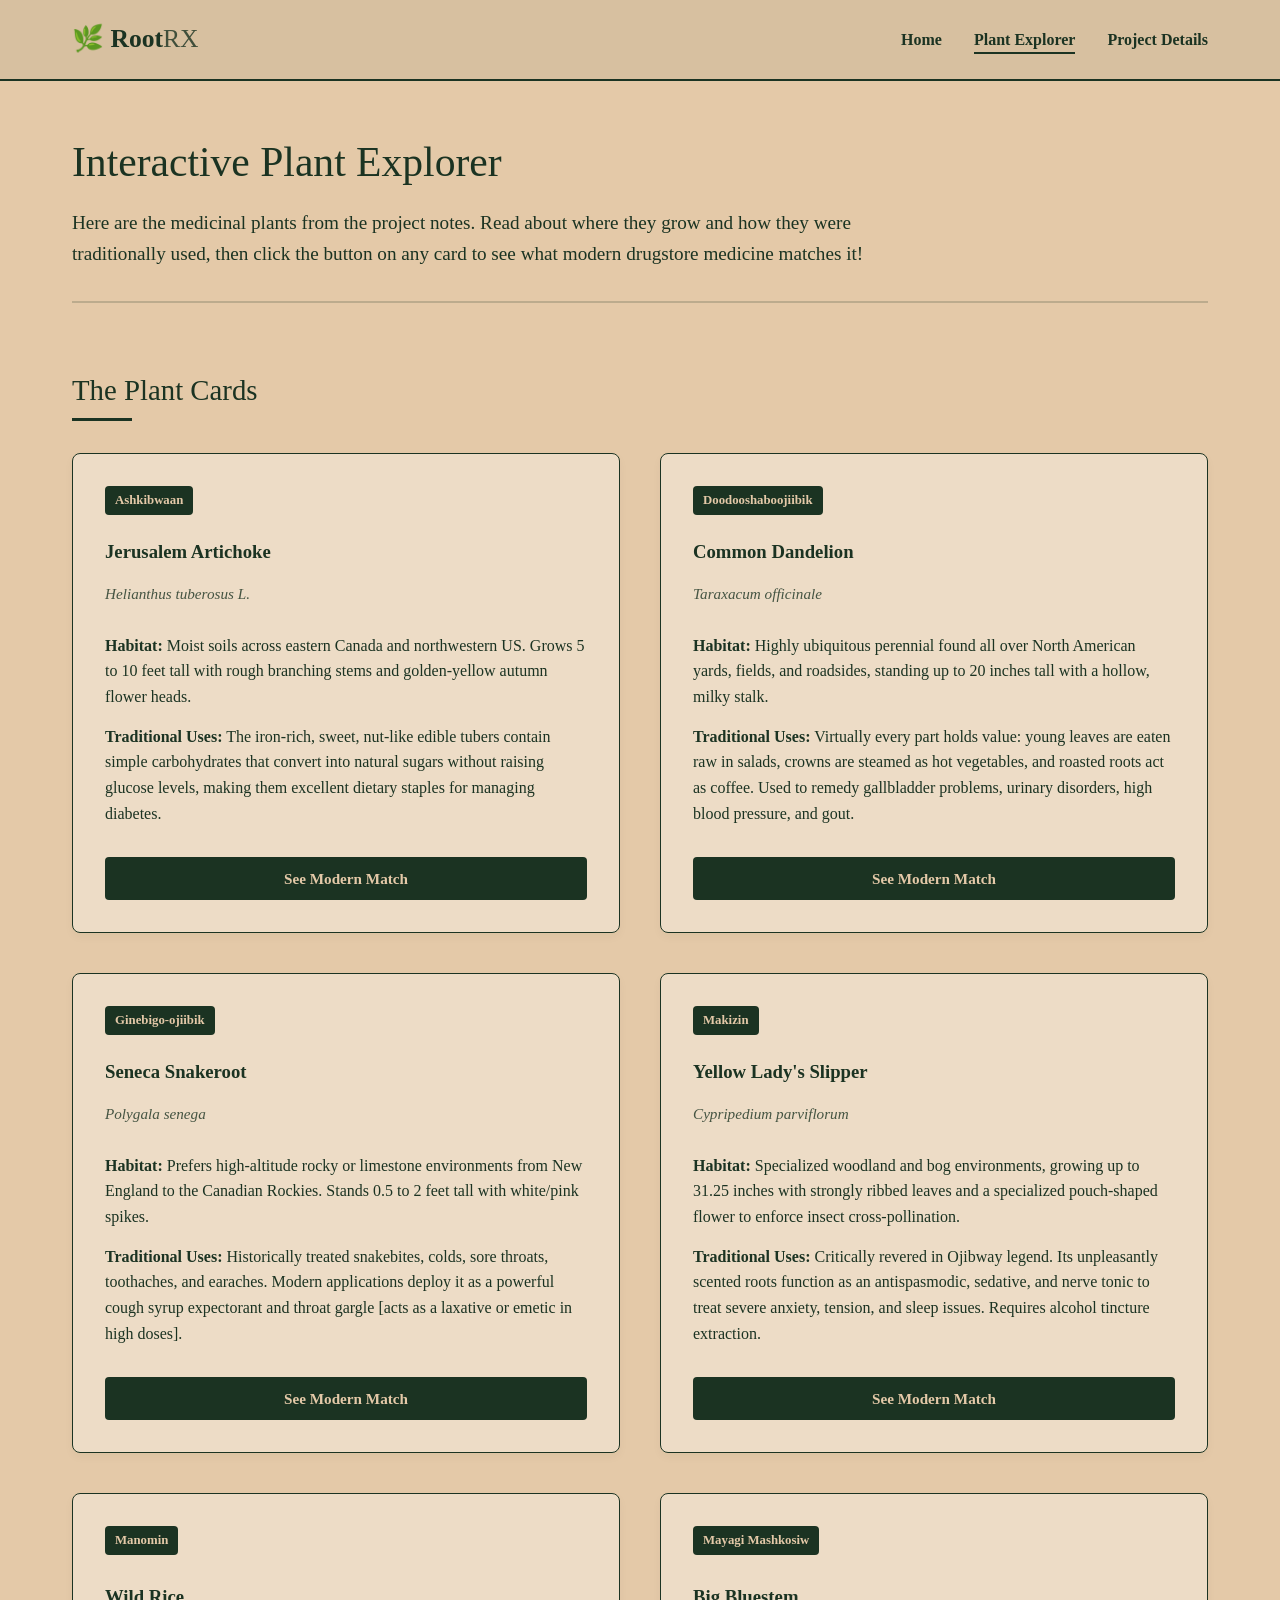
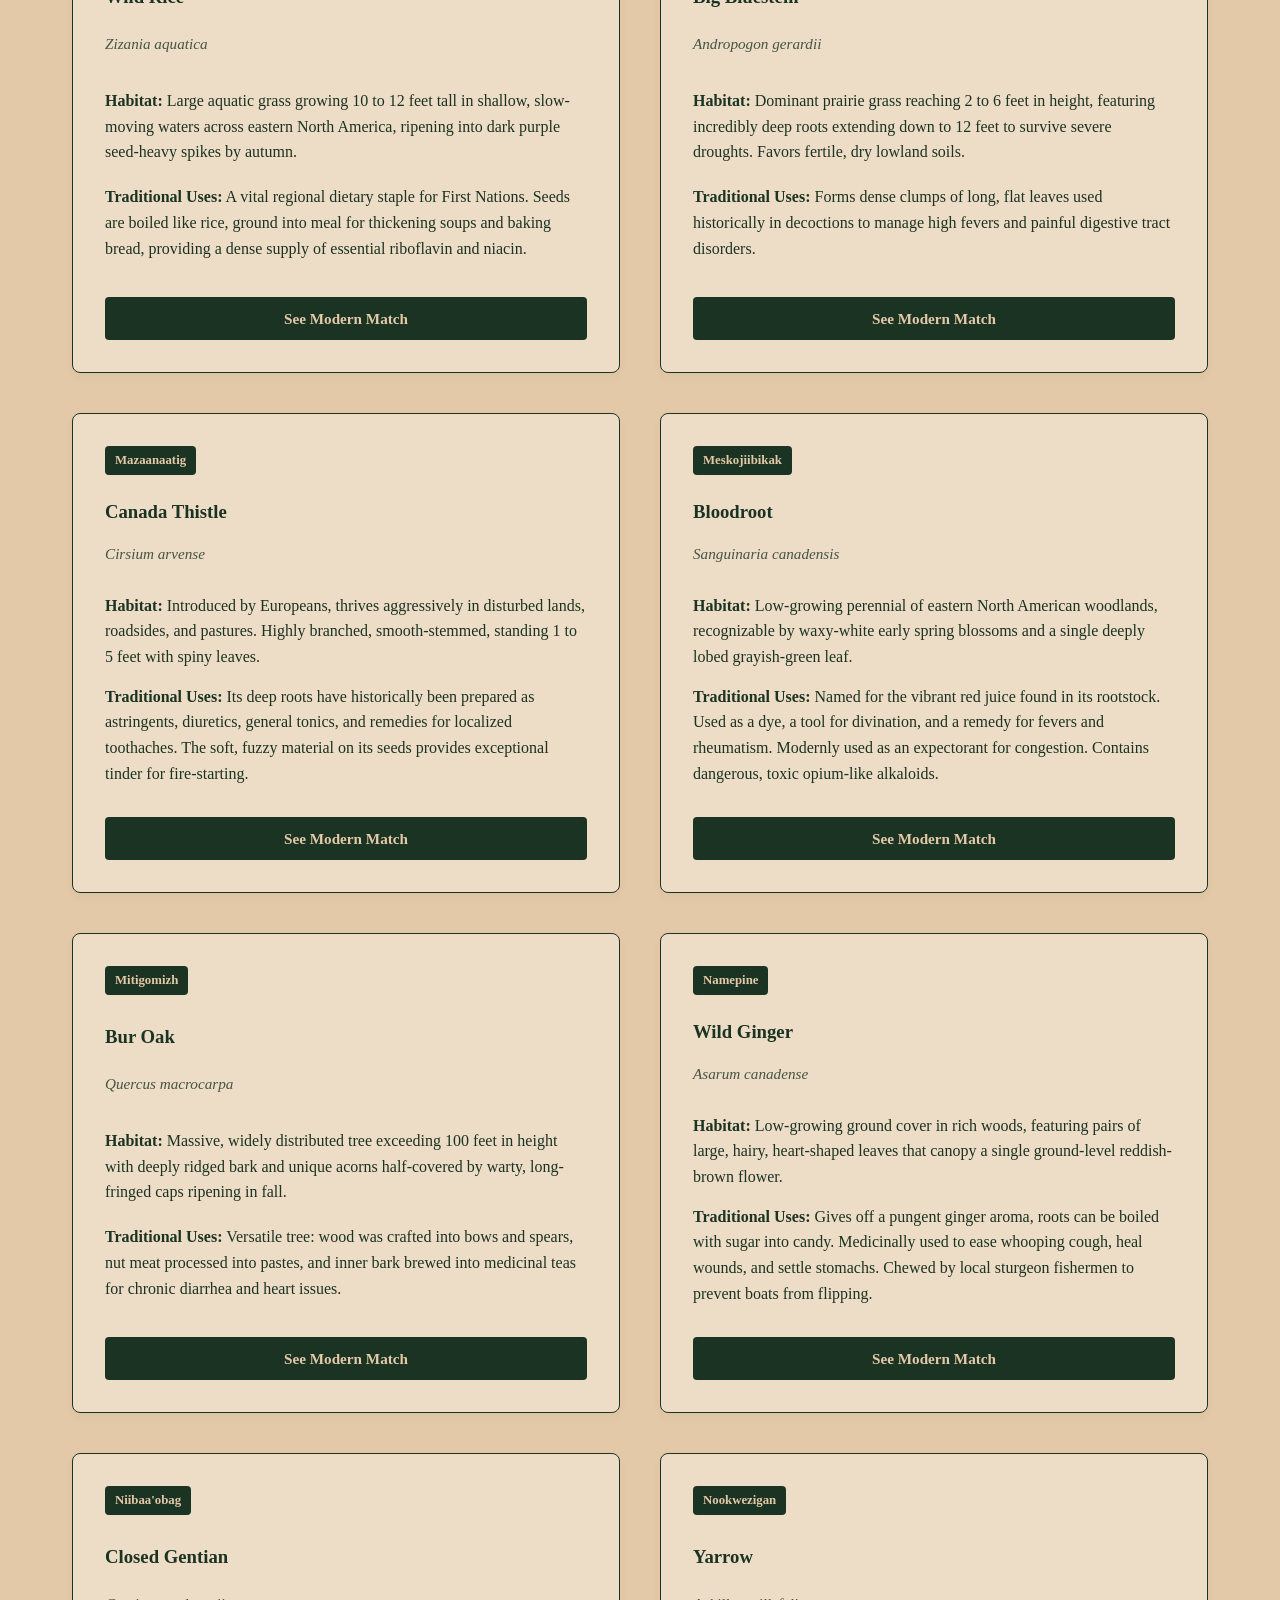
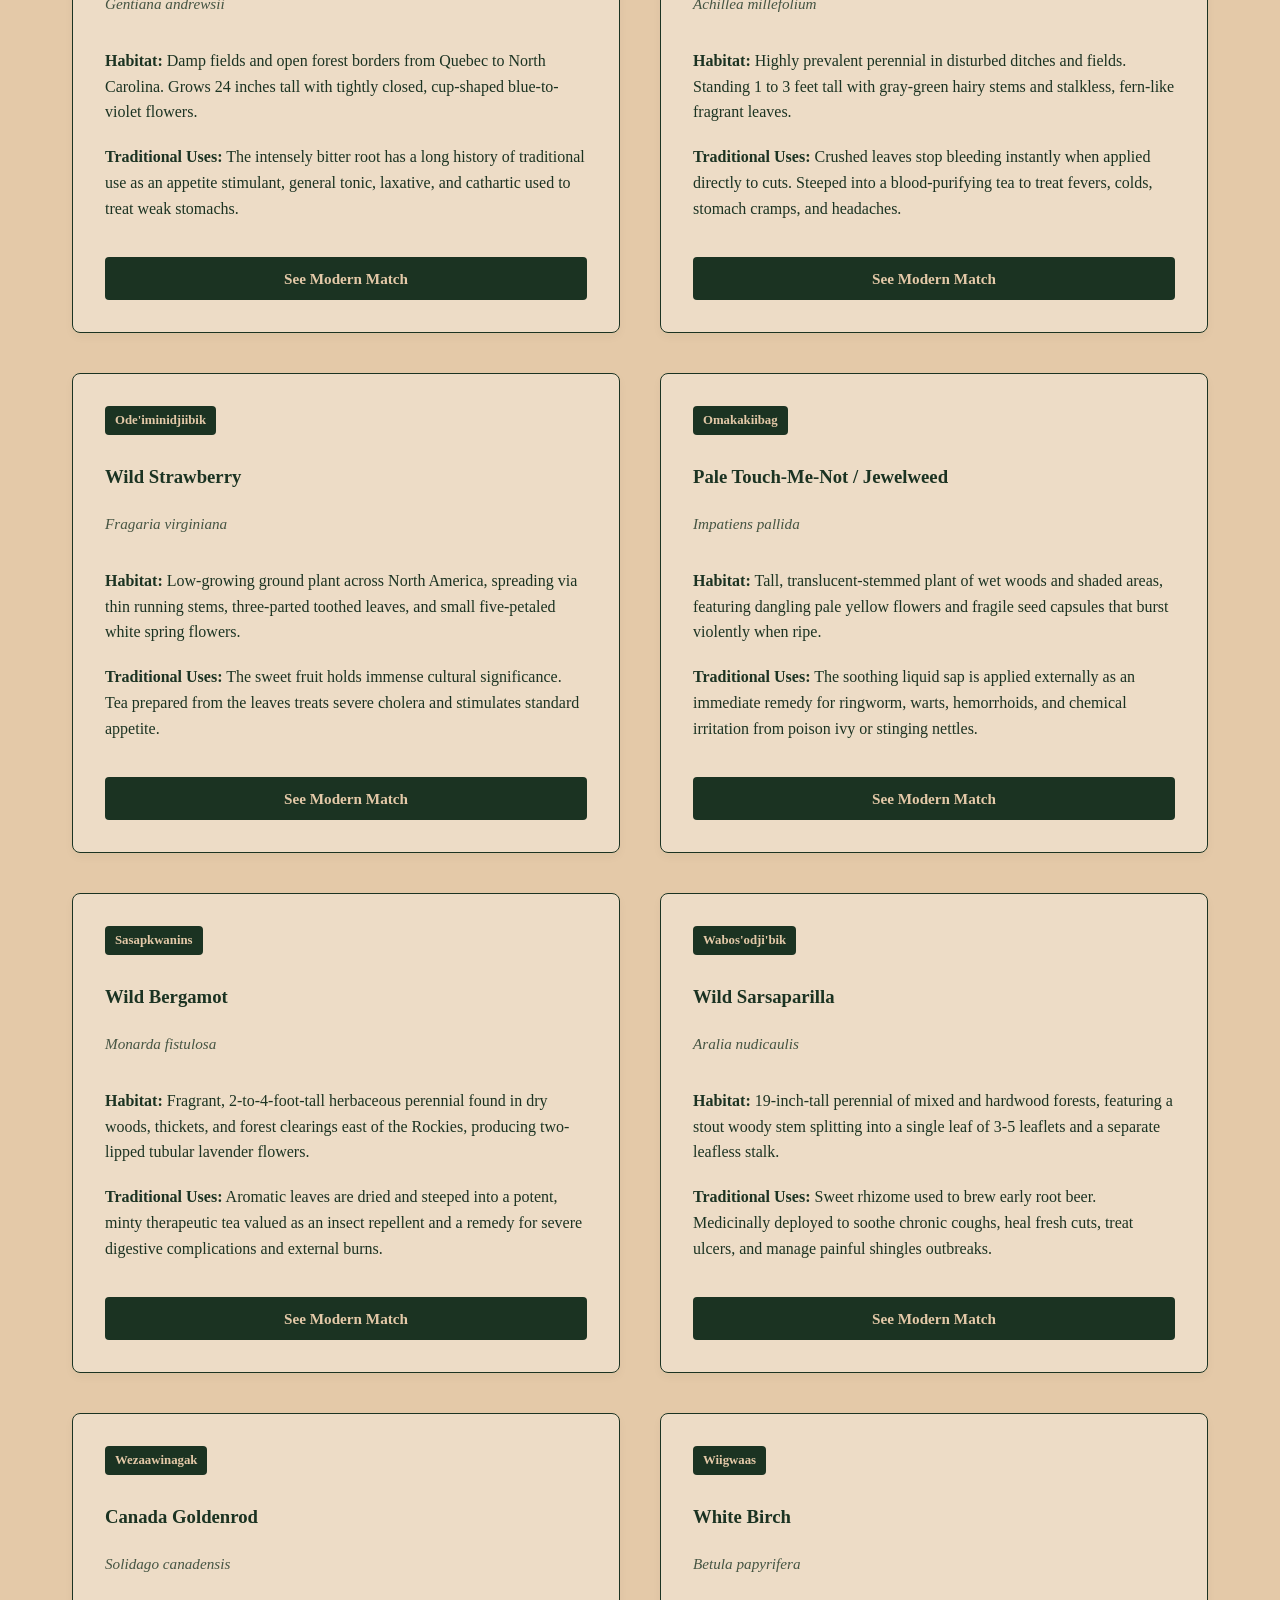
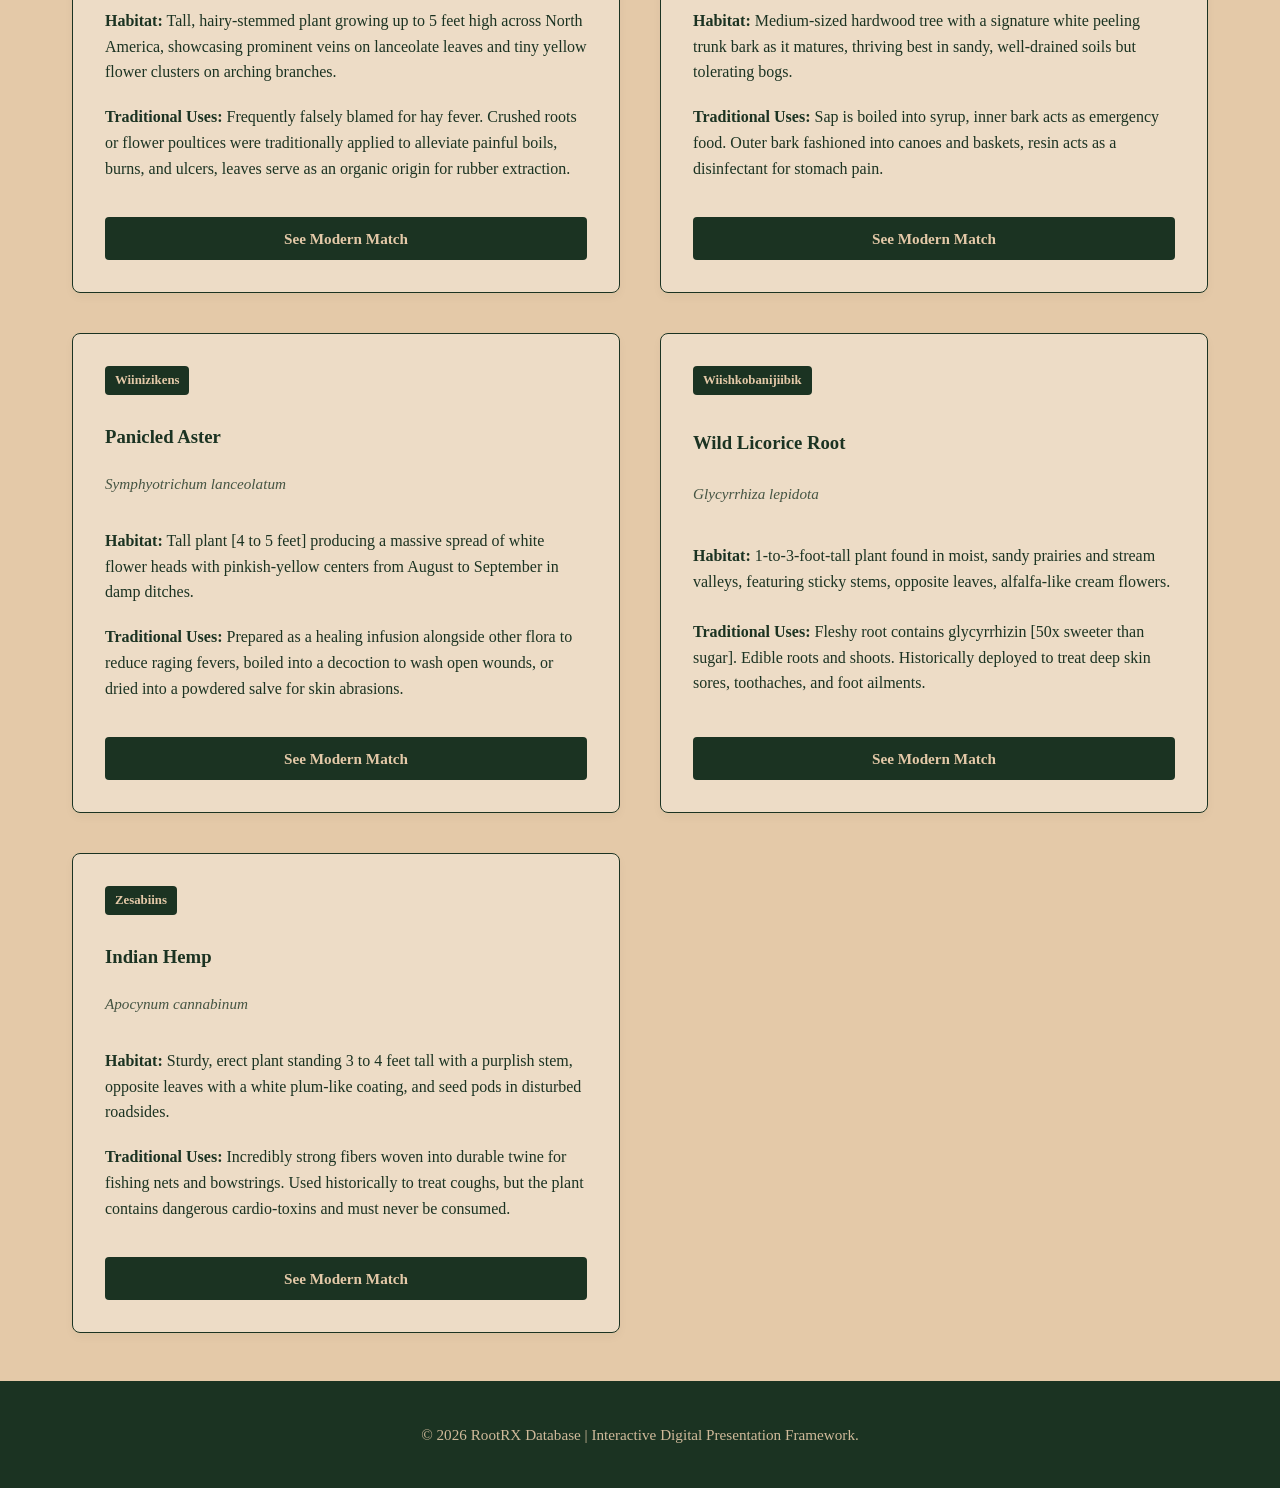
==== commit df425cb5: "1.04" ====
--- a/compendium.html
+++ b/compendium.html
@@ -76,7 +76,7 @@
                             <h3>Seneca Snakeroot</h3>
                             <p class="botanical-meta">Polygala senega</p>
                             <p><strong>Habitat:</strong> Prefers high-altitude rocky or limestone environments from New England to the Canadian Rockies. Stands 0.5 to 2 feet tall with white/pink spikes.</p>
-                            <p class="usage-text"><strong>Traditional Uses:</strong> Historically treated snakebites, colds, sore throats, toothaches, and earaches. Modern applications deploy it as a powerful cough syrup expectorant and throat gargle (acts as a laxative or emetic in high doses).</p>
+                            <p class="usage-text"><strong>Traditional Uses:</strong> Historically treated snakebites, colds, sore throats, toothaches, and earaches. Modern applications deploy it as a powerful cough syrup expectorant and throat gargle [acts as a laxative or emetic in high doses].</p>
                             <button class="flip-btn" onclick="toggleFlip(this)">See Modern Match</button>
                         </div>
                         <div class="flip-card-back">
@@ -151,7 +151,7 @@
                             <span class="indigenous-tag">Mazaanaatig</span>
                             <h3>Canada Thistle</h3>
                             <p class="botanical-meta">Cirsium arvense</p>
-                            <p><strong>Habitat:</strong> Introduced by Europeans; thrives aggressively in disturbed lands, roadsides, and pastures. Highly branched, smooth-stemmed, standing 1 to 5 feet with spiny leaves.</p>
+                            <p><strong>Habitat:</strong> Introduced by Europeans, thrives aggressively in disturbed lands, roadsides, and pastures. Highly branched, smooth-stemmed, standing 1 to 5 feet with spiny leaves.</p>
                             <p class="usage-text"><strong>Traditional Uses:</strong> Its deep roots have historically been prepared as astringents, diuretics, general tonics, and remedies for localized toothaches. The soft, fuzzy material on its seeds provides exceptional tinder for fire-starting.</p>
                             <button class="flip-btn" onclick="toggleFlip(this)">See Modern Match</button>
                         </div>
@@ -171,7 +171,7 @@
                             <h3>Bloodroot</h3>
                             <p class="botanical-meta">Sanguinaria canadensis</p>
                             <p><strong>Habitat:</strong> Low-growing perennial of eastern North American woodlands, recognizable by waxy-white early spring blossoms and a single deeply lobed grayish-green leaf.</p>
-                            <p class="usage-text"><strong>Traditional Uses:</strong> Named for the vibrant red juice found in its rootstock. Used as a dye, a tool for divination, and a remedy for fevers/rheumatism. Modernly used as an expectorant for congestion. Contains dangerous, toxic opium-like alkaloids.</p>
+                            <p class="usage-text"><strong>Traditional Uses:</strong> Named for the vibrant red juice found in its rootstock. Used as a dye, a tool for divination, and a remedy for fevers and rheumatism. Modernly used as an expectorant for congestion. Contains dangerous, toxic opium-like alkaloids.</p>
                             <button class="flip-btn" onclick="toggleFlip(this)">See Modern Match</button>
                         </div>
                         <div class="flip-card-back">
@@ -190,7 +190,7 @@
                             <h3>Bur Oak</h3>
                             <p class="botanical-meta">Quercus macrocarpa</p>
                             <p><strong>Habitat:</strong> Massive, widely distributed tree exceeding 100 feet in height with deeply ridged bark and unique acorns half-covered by warty, long-fringed caps ripening in fall.</p>
-                            <p class="usage-text"><strong>Traditional Uses:</strong> Versatile tree: wood was crafted into bows/spears; nut meat processed into pastes; inner bark brewed into medicinal teas for chronic diarrhea and heart issues.</p>
+                            <p class="usage-text"><strong>Traditional Uses:</strong> Versatile tree: wood was crafted into bows and spears, nut meat processed into pastes, and inner bark brewed into medicinal teas for chronic diarrhea and heart issues.</p>
                             <button class="flip-btn" onclick="toggleFlip(this)">See Modern Match</button>
                         </div>
                         <div class="flip-card-back">
@@ -209,7 +209,7 @@
                             <h3>Wild Ginger</h3>
                             <p class="botanical-meta">Asarum canadense</p>
                             <p><strong>Habitat:</strong> Low-growing ground cover in rich woods, featuring pairs of large, hairy, heart-shaped leaves that canopy a single ground-level reddish-brown flower.</p>
-                            <p class="usage-text"><strong>Traditional Uses:</strong> Gives off a pungent ginger aroma; roots can be boiled with sugar into candy. Medicinally used to ease whooping cough, heal wounds, and settle stomachs. Chewed by local sturgeon fishermen to prevent boats from flipping.</p>
+                            <p class="usage-text"><strong>Traditional Uses:</strong> Gives off a pungent ginger aroma, roots can be boiled with sugar into candy. Medicinally used to ease whooping cough, heal wounds, and settle stomachs. Chewed by local sturgeon fishermen to prevent boats from flipping.</p>
                             <button class="flip-btn" onclick="toggleFlip(this)">See Modern Match</button>
                         </div>
                         <div class="flip-card-back">
@@ -342,7 +342,7 @@
                             <h3>Canada Goldenrod</h3>
                             <p class="botanical-meta">Solidago canadensis</p>
                             <p><strong>Habitat:</strong> Tall, hairy-stemmed plant growing up to 5 feet high across North America, showcasing prominent veins on lanceolate leaves and tiny yellow flower clusters on arching branches.</p>
-                            <p class="usage-text"><strong>Traditional Uses:</strong> Frequently falsely blamed for hay fever. Crushed roots or flower poultices were traditionally applied to alleviate painful boils, burns, and ulcers; leaves serve as an organic origin for rubber extraction.</p>
+                            <p class="usage-text"><strong>Traditional Uses:</strong> Frequently falsely blamed for hay fever. Crushed roots or flower poultices were traditionally applied to alleviate painful boils, burns, and ulcers, leaves serve as an organic origin for rubber extraction.</p>
                             <button class="flip-btn" onclick="toggleFlip(this)">See Modern Match</button>
                         </div>
                         <div class="flip-card-back">
@@ -361,7 +361,7 @@
                             <h3>White Birch</h3>
                             <p class="botanical-meta">Betula papyrifera</p>
                             <p><strong>Habitat:</strong> Medium-sized hardwood tree with a signature white peeling trunk bark as it matures, thriving best in sandy, well-drained soils but tolerating bogs.</p>
-                            <p class="usage-text"><strong>Traditional Uses:</strong> Sap is boiled into syrup; inner bark acts as emergency food. Outer bark fashioned into canoes and baskets; resin acts as a disinfectant for stomach pain.</p>
+                            <p class="usage-text"><strong>Traditional Uses:</strong> Sap is boiled into syrup, inner bark acts as emergency food. Outer bark fashioned into canoes and baskets, resin acts as a disinfectant for stomach pain.</p>
                             <button class="flip-btn" onclick="toggleFlip(this)">See Modern Match</button>
                         </div>
                         <div class="flip-card-back">
@@ -379,7 +379,7 @@
                             <span class="indigenous-tag">Wiinizikens</span>
                             <h3>Panicled Aster</h3>
                             <p class="botanical-meta">Symphyotrichum lanceolatum</p>
-                            <p><strong>Habitat:</strong> Tall plant (4 to 5 feet) producing a massive spread of white flower heads with pinkish-yellow centers from August to September in damp ditches.</p>
+                            <p><strong>Habitat:</strong> Tall plant [4 to 5 feet] producing a massive spread of white flower heads with pinkish-yellow centers from August to September in damp ditches.</p>
                             <p class="usage-text"><strong>Traditional Uses:</strong> Prepared as a healing infusion alongside other flora to reduce raging fevers, boiled into a decoction to wash open wounds, or dried into a powdered salve for skin abrasions.</p>
                             <button class="flip-btn" onclick="toggleFlip(this)">See Modern Match</button>
                         </div>
@@ -399,7 +399,7 @@
                             <h3>Wild Licorice Root</h3>
                             <p class="botanical-meta">Glycyrrhiza lepidota</p>
                             <p><strong>Habitat:</strong> 1-to-3-foot-tall plant found in moist, sandy prairies and stream valleys, featuring sticky stems, opposite leaves, alfalfa-like cream flowers.</p>
-                            <p class="usage-text"><strong>Traditional Uses:</strong> Fleshy root contains glycyrrhizin (50x sweeter than sugar). Edible roots and shoots. Historically deployed to treat deep skin sores, toothaches, and foot ailments.</p>
+                            <p class="usage-text"><strong>Traditional Uses:</strong> Fleshy root contains glycyrrhizin [50x sweeter than sugar]. Edible roots and shoots. Historically deployed to treat deep skin sores, toothaches, and foot ailments.</p>
                             <button class="flip-btn" onclick="toggleFlip(this)">See Modern Match</button>
                         </div>
                         <div class="flip-card-back">
--- a/css/style.css
+++ b/css/style.css
@@ -1,35 +1,31 @@
-/* Core Colors */
+/* Core Color Definitions */
 :root {
-    --bg-sand: #fbf9f4;         /* Wheat Cream */
-    --card-wheat: #f4eee1;     /* Warm Beige */
-    --text-forest: #223228;    /* Dark Forest Charcoal */
-    --accent-sage: #5a7665;    /* Muted Green */
-    --accent-gold: #c7a970;    /* Antique Gold */
-    --modern-blue: #3d586b;    /* Slate Blue for the Flip Back */
+    --bg-main: #E4C9A8;        /* Custom Main Beige */
+    --accent-dark-green: #1b3322; /* Rich Accent Dark Green */
     --max-width: 1200px;
 }
 
-/* Base Settings */
+/* Base Document Formatting */
 * {
     box-sizing: border-box;
     margin: 0;
     padding: 0;
-    font-family: -apple-system, BlinkMacSystemFont, "Segoe UI", Roboto, Georgia, serif;
+    font-family: "Georgia Pro", Georgia, serif;
 }
 
 body {
-    background-color: var(--bg-sand);
-    color: var(--text-forest);
+    background-color: var(--bg-main);
+    color: var(--accent-dark-green);
     line-height: 1.6;
     display: flex;
     flex-direction: column;
     min-height: 100vh;
 }
 
-/* Header & Menu */
+/* Header & Menu Layout */
 header {
-    background-color: var(--card-wheat);
-    border-bottom: 1px solid rgba(90, 118, 101, 0.15);
+    background-color: rgba(27, 49, 34, 0.06);
+    border-bottom: 2px solid var(--accent-dark-green);
     padding: 1.2rem 0;
     position: sticky;
     top: 0;
@@ -46,15 +42,15 @@
 }
 
 .logo {
-    font-size: 1.5rem;
+    font-size: 1.6rem;
     font-weight: 700;
-    color: var(--text-forest);
+    color: var(--accent-dark-green);
     text-decoration: none;
 }
 
 .logo span {
-    color: var(--accent-sage);
     font-weight: 300;
+    opacity: 0.8;
 }
 
 nav ul {
@@ -64,20 +60,19 @@
 }
 
 nav a {
-    color: var(--text-forest);
+    color: var(--accent-dark-green);
     text-decoration: none;
-    font-size: 0.95rem;
-    font-weight: 500;
+    font-size: 1rem;
+    font-weight: bold;
     padding-bottom: 4px;
-    transition: all 0.2s ease;
+    transition: all 0.2s ease-in-out;
 }
 
 nav a:hover, nav li.active a {
-    color: var(--accent-sage);
-    border-bottom: 2px solid var(--accent-gold);
-}
-
-/* Layout Containers */
+    border-bottom: 2px solid var(--accent-dark-green);
+}
+
+/* Main Display Frames */
 main {
     flex: 1;
     padding: 3rem 0;
@@ -89,28 +84,27 @@
     padding: 0 2rem;
 }
 
-/* Hero Banners */
+/* Page Intro Styles */
 .hero {
     margin-bottom: 4rem;
-    border-bottom: 1px solid rgba(199, 169, 112, 0.3);
+    border-bottom: 2px solid rgba(27, 51, 34, 0.2);
     padding-bottom: 2rem;
 }
 
 .hero h1 {
-    font-size: 2.5rem;
-    font-weight: 600;
+    font-size: 2.6rem;
+    font-weight: normal;
     margin-bottom: 0.75rem;
-    letter-spacing: -0.5px;
 }
 
 .hero p {
-    font-size: 1.1rem;
-    color: var(--accent-sage);
+    font-size: 1.2rem;
     max-width: 800px;
 }
 
 .section-title {
-    font-size: 1.6rem;
+    font-size: 1.8rem;
+    font-weight: normal;
     margin-bottom: 2rem;
     position: relative;
     padding-bottom: 0.5rem;
@@ -121,12 +115,12 @@
     position: absolute;
     bottom: 0;
     left: 0;
-    width: 50px;
-    height: 2px;
-    background-color: var(--accent-gold);
-}
-
-/* Basic Grids (Home / Credits) */
+    width: 60px;
+    height: 3px;
+    background-color: var(--accent-dark-green);
+}
+
+/* Standard Grids */
 .concepts-grid {
     display: grid;
     grid-template-columns: repeat(auto-fill, minmax(340px, 1fr));
@@ -135,28 +129,28 @@
 }
 
 .concept-card {
-    background-color: var(--card-wheat);
+    background-color: rgba(255, 255, 255, 0.25);
     padding: 2rem;
-    border-radius: 6px;
-    border: 1px solid rgba(199, 169, 112, 0.15);
+    border-radius: 8px;
+    border: 1px solid rgba(27, 51, 34, 0.2);
 }
 
 .concept-card h3 {
     margin-bottom: 1rem;
-    font-size: 1.25rem;
-}
-
-/* Flip Card Grid Setup */
+    font-size: 1.4rem;
+}
+
+/* Interactive Card System Grid */
 .interactive-grid {
     display: grid;
     grid-template-columns: repeat(auto-fill, minmax(360px, 1fr));
     gap: 2.5rem;
 }
 
-/* Flip Card System */
+/* Card 3D Setup */
 .flip-card {
     background-color: transparent;
-    height: 440px;
+    height: 480px;
     perspective: 1000px;
 }
 
@@ -164,14 +158,22 @@
     position: relative;
     width: 100%;
     height: 100%;
-    transition: transform 0.6s cubic-bezier(0.4, 0, 0.2, 1);
+    transition: transform 0.6s cubic-bezier(0.4, 0, 0.2, 1), box-shadow 0.3s ease, transform 0.3s ease;
     transform-style: preserve-3d;
 }
 
+/* Smooth Floating Hover Effect for Unflipped Cards */
+.flip-card:not(.flipped):hover .flip-card-inner {
+    transform: translateY(-8px);
+    box-shadow: 0 12px 24px rgba(27, 51, 34, 0.15);
+}
+
+/* Flipped State Command */
 .flip-card.flipped .flip-card-inner {
     transform: rotateY(180deg);
 }
 
+/* Card Panels Common Ground */
 .flip-card-front, .flip-card-back {
     position: absolute;
     width: 100%;
@@ -183,132 +185,123 @@
     display: flex;
     flex-direction: column;
     justify-content: space-between;
-    border: 1px solid rgba(199, 169, 112, 0.25);
-    box-shadow: 0 4px 15px rgba(0, 0, 0, 0.02);
-}
-
+    border: 1px solid var(--accent-dark-green);
+    box-shadow: 0 4px 10px rgba(27, 51, 34, 0.04);
+}
+
+/* Normal Front View [Beige base, Green features] */
 .flip-card-front {
-    background-color: var(--card-wheat);
-    color: var(--text-forest);
-}
-
+    background-color: rgba(255, 255, 255, 0.35);
+    color: var(--accent-dark-green);
+}
+
+/* Inverted Rear View [Green base, Beige features] */
 .flip-card-back {
-    background-color: var(--modern-blue);
-    color: #ffffff;
+    background-color: var(--accent-dark-green);
+    color: var(--bg-main);
     transform: rotateY(180deg);
-    border-color: rgba(255,255,255,0.1);
-}
-
-/* Text Elements Inside Cards */
+}
+
+/* Tag Indicators inside Cards */
 .indigenous-tag, .modern-tag {
     align-self: flex-start;
-    font-size: 0.75rem;
-    text-transform: uppercase;
-    font-weight: 700;
-    letter-spacing: 1px;
-    padding: 4px 8px;
+    font-size: 0.8rem;
+    font-weight: bold;
+    padding: 4px 10px;
     border-radius: 4px;
     margin-bottom: 0.5rem;
 }
 
 .indigenous-tag {
-    background-color: rgba(90, 118, 101, 0.12);
-    color: var(--accent-sage);
+    background-color: var(--accent-dark-green);
+    color: var(--bg-main);
 }
 
 .modern-tag {
-    background-color: rgba(255, 255, 255, 0.15);
-    color: var(--accent-gold);
+    background-color: var(--bg-main);
+    color: var(--accent-dark-green);
 }
 
 .botanical-meta {
     font-style: italic;
-    color: var(--accent-sage);
+    opacity: 0.8;
     margin-bottom: 0.75rem;
-    font-size: 0.9rem;
+    font-size: 0.95rem;
 }
 
 .flip-card-back h3 {
-    color: var(--accent-gold);
-    font-size: 1.3rem;
+    color: var(--bg-main);
+    font-size: 1.4rem;
     line-height: 1.4;
     margin-bottom: 1rem;
+    font-weight: normal;
 }
 
 .synthesis-desc {
-    font-size: 0.95rem;
+    font-size: 1rem;
     line-height: 1.6;
-    color: rgba(255, 255, 255, 0.9);
+    color: rgba(228, 201, 168, 0.9);
     flex-grow: 1;
 }
 
-/* Buttons */
+/* Button Configurations */
 .flip-btn {
     width: 100%;
-    padding: 0.75rem;
-    background-color: var(--accent-sage);
-    color: white;
+    padding: 0.8rem;
+    background-color: var(--accent-dark-green);
+    color: var(--bg-main);
     border: none;
     border-radius: 4px;
-    font-size: 0.9rem;
-    font-weight: 600;
+    font-size: 0.95rem;
+    font-weight: bold;
     cursor: pointer;
-    transition: all 0.2s ease;
+    transition: background-color 0.2s ease;
     margin-top: 1rem;
 }
 
 .flip-btn:hover {
-    background-color: var(--text-forest);
-}
-
+    background-color: #112116;
+}
+
+/* Return Buttons on the Back Face */
 .back-btn {
     background-color: transparent;
-    border: 1px solid rgba(255, 255, 255, 0.4);
-    color: white;
+    border: 2px solid var(--bg-main);
+    color: var(--bg-main);
 }
 
 .back-btn:hover {
-    background-color: rgba(255, 255, 255, 0.1);
-}
-
-/* Info Callout Box */
+    background-color: rgba(228, 201, 168, 0.15);
+}
+
+/* General Layout Callout Panel */
 .info-callout {
-    background-color: var(--card-wheat);
-    border-left: 4px solid var(--accent-gold);
+    background-color: rgba(255, 255, 255, 0.2);
+    border-left: 5px solid var(--accent-dark-green);
     padding: 1.5rem 2rem;
-    border-radius: 0 6px 6px 0;
+    border-radius: 0 8px 8px 0;
     margin: 3rem 0;
 }
 
 .info-callout h4 {
     margin-bottom: 0.5rem;
-    font-size: 1.1rem;
-}
-
-/* Footer Section */
+    font-size: 1.2rem;
+}
+
+/* Document Footer area */
 footer {
-    background-color: var(--text-forest);
-    color: var(--card-wheat);
-    padding: 2rem 0;
+    background-color: var(--accent-dark-green);
+    color: var(--bg-main);
+    padding: 2.5rem 0;
     text-align: center;
-    font-size: 0.9rem;
+    font-size: 0.95rem;
     margin-top: auto;
+    border-top: 2px solid var(--accent-dark-green);
 }
 
 footer p {
     max-width: var(--max-width);
     margin: 0 auto;
     padding: 0 2rem;
-    opacity: 0.8;
-}
-
-/* Responsive Image Handling */
-.plant-image {
-    max-width: 100%;
-    height: auto;
-    border-radius: 4px;
-    border: 1px solid var(--accent-gold);
-    margin-top: 0.5rem;
-    margin-bottom: 0.5rem;
-    display: block;
+    opacity: 0.9;
 }
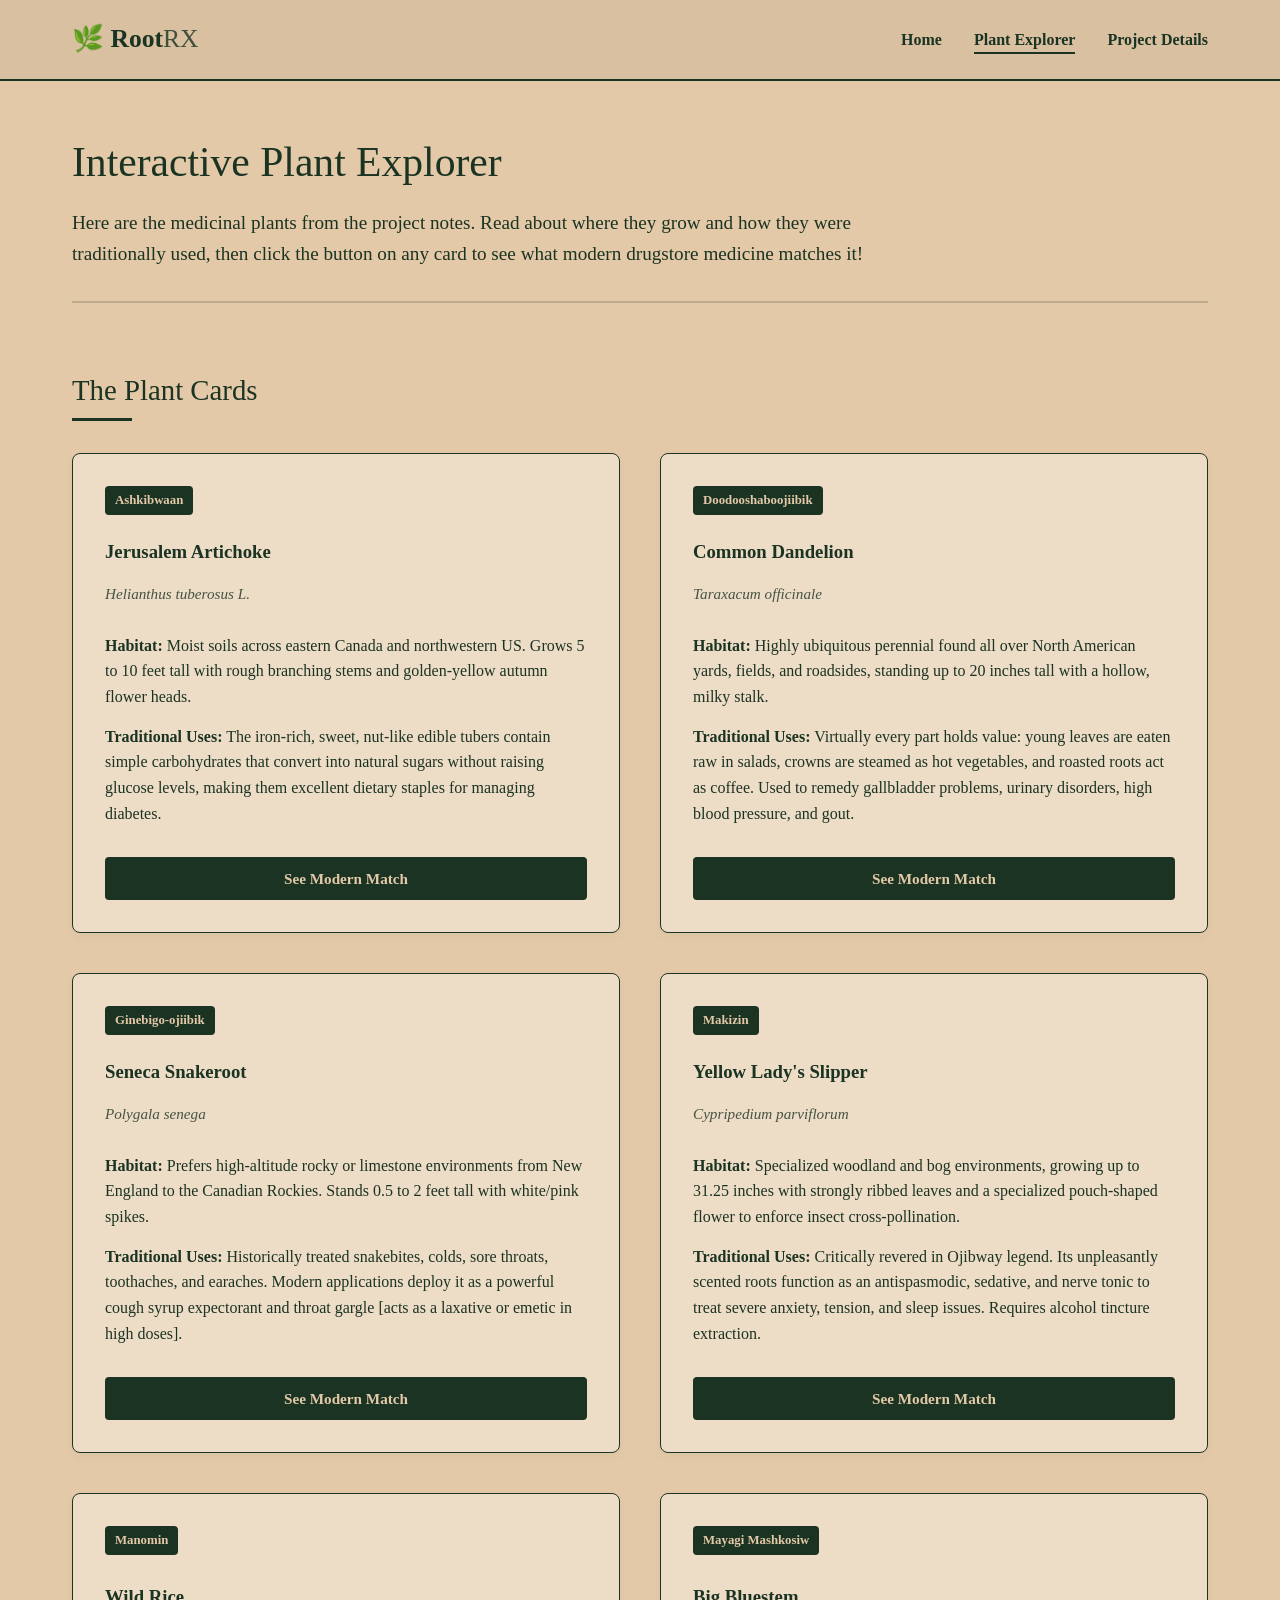
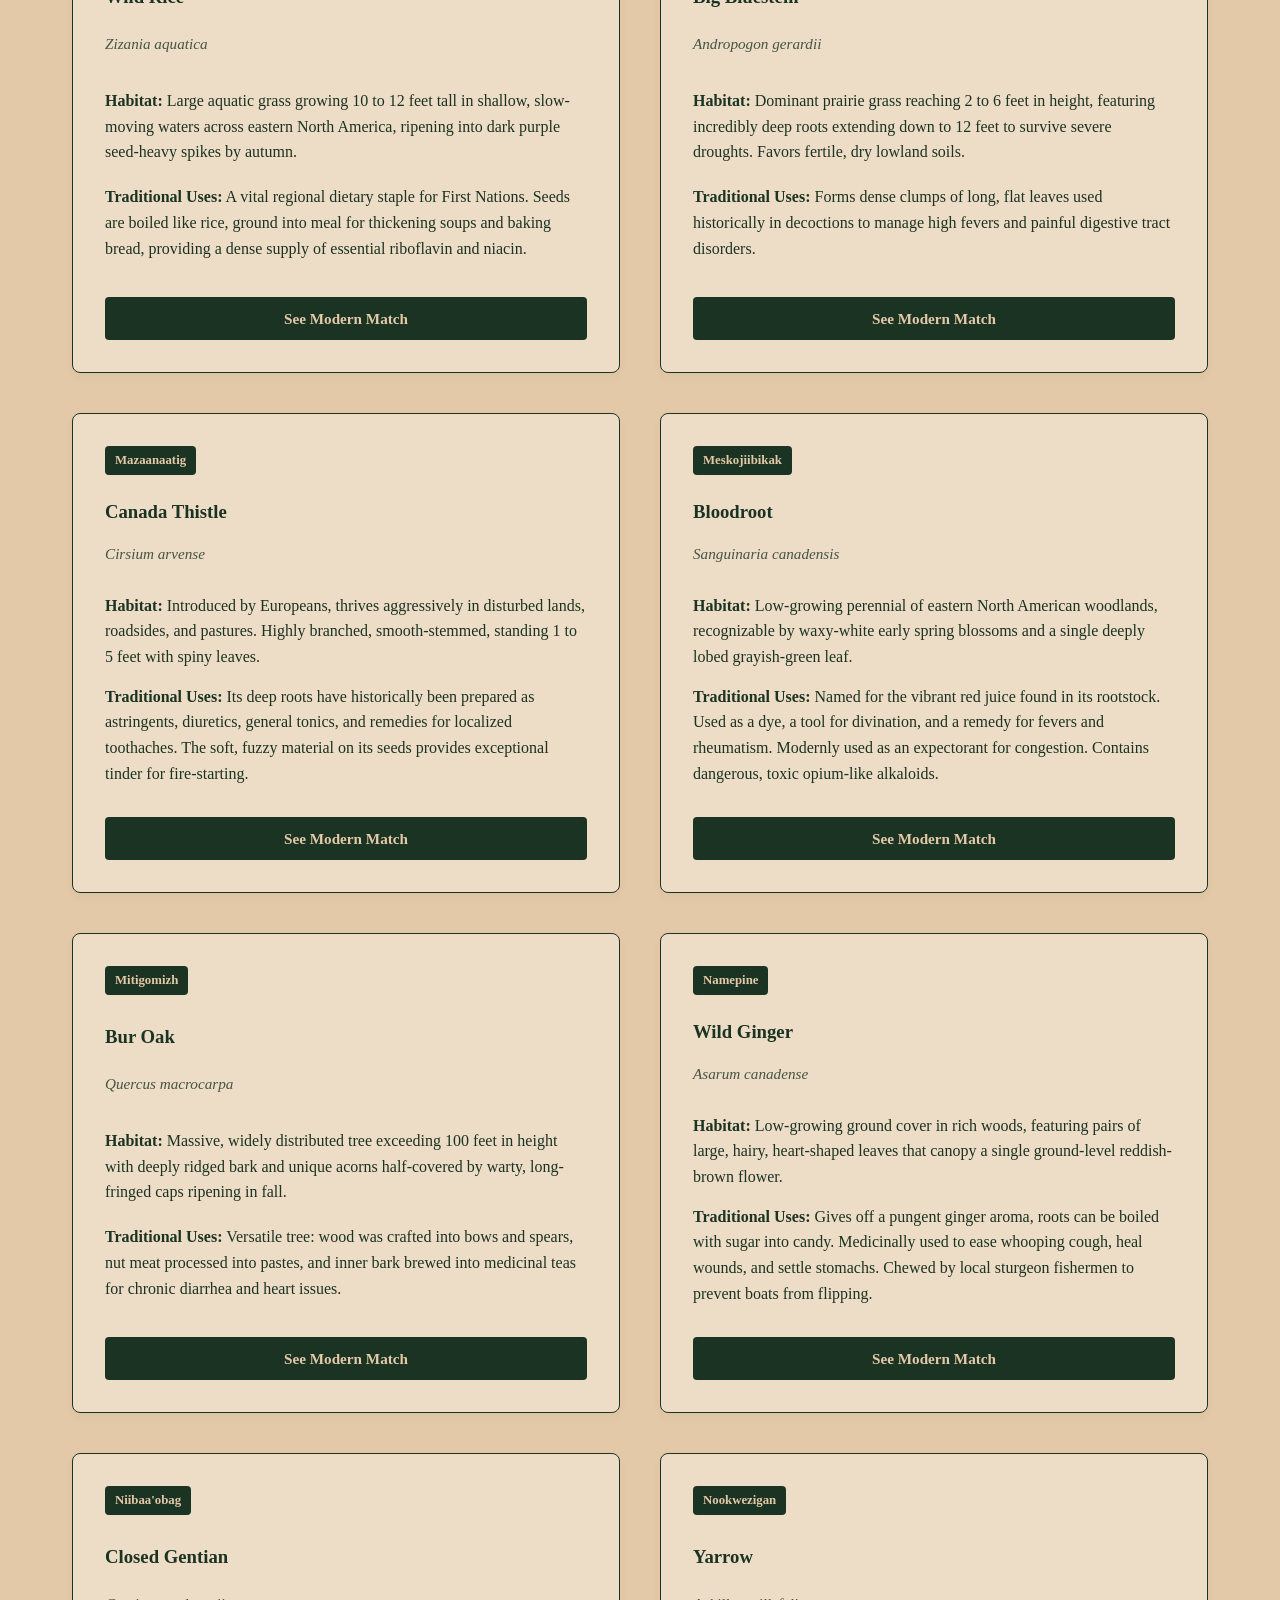
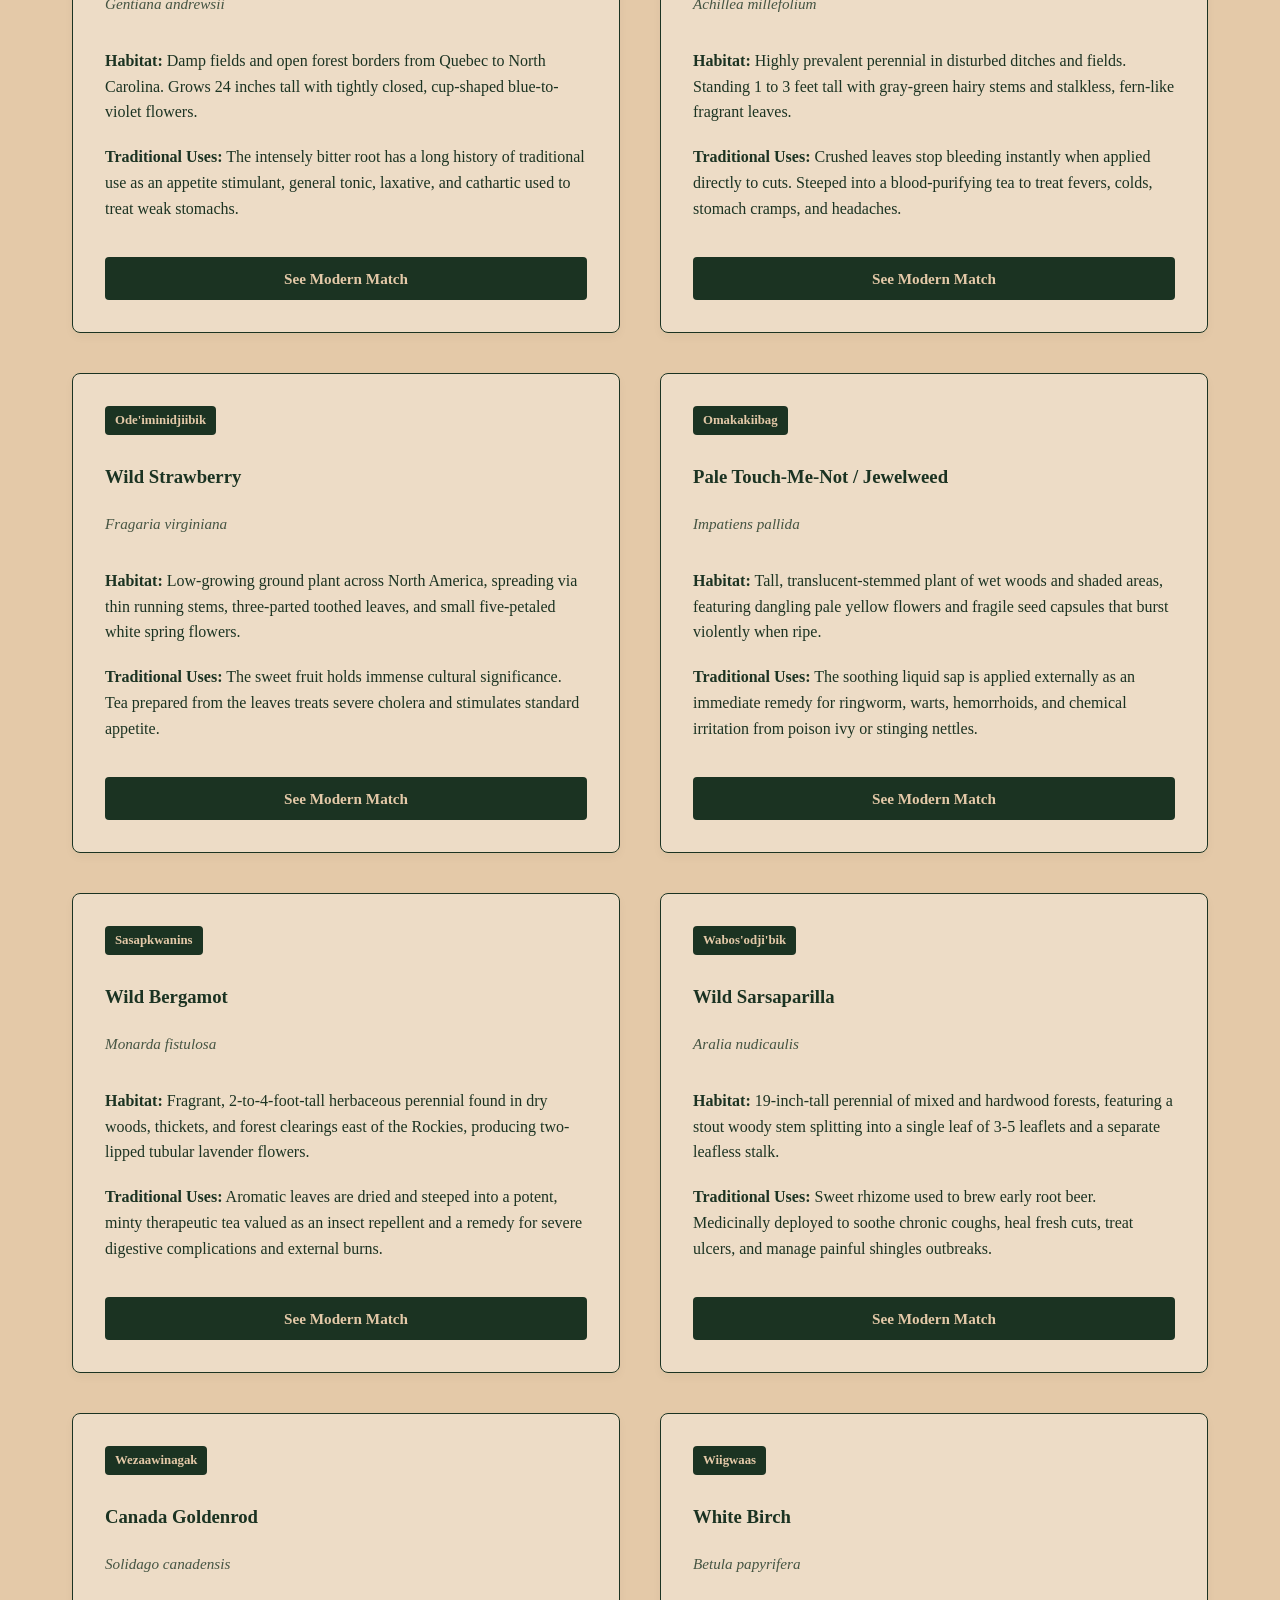
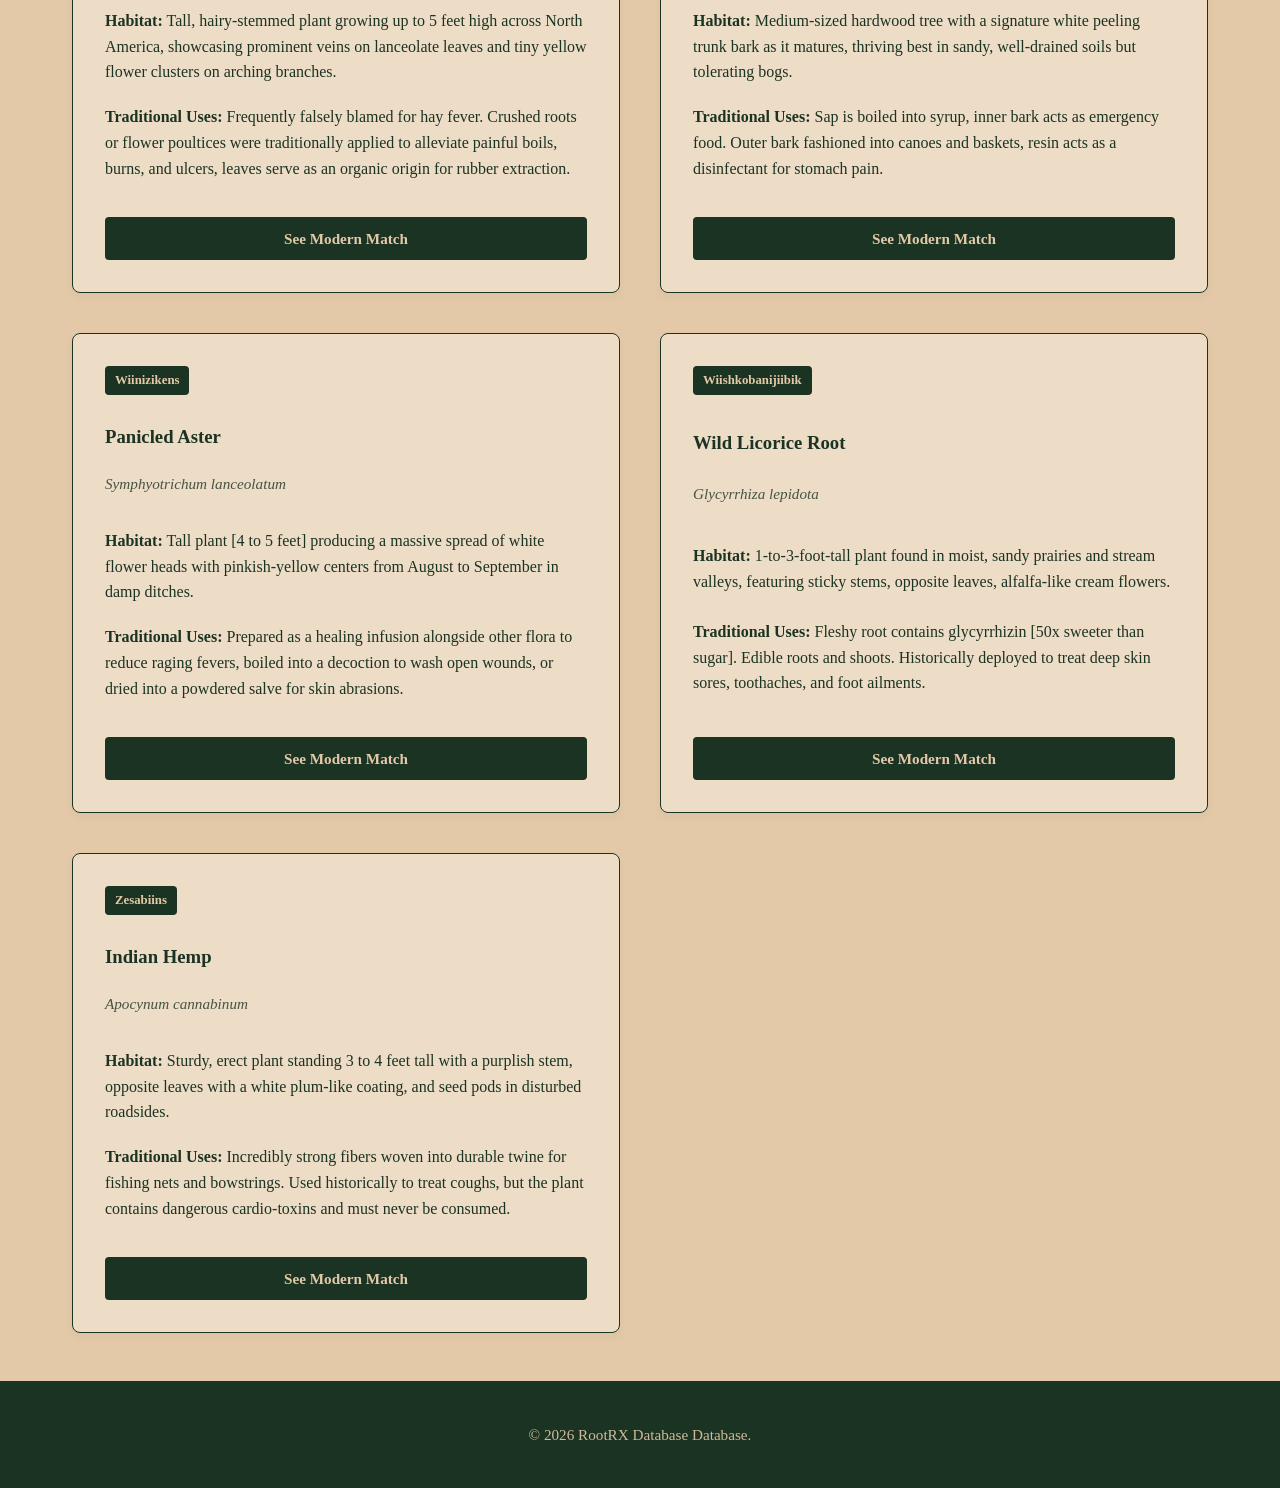
==== commit 5155e59a: "1.05 or 6? idk" ====
--- a/compendium.html
+++ b/compendium.html
@@ -435,7 +435,7 @@
     </main>
 
     <footer>
-        <p>&copy; 2026 RootRX Database | Interactive Digital Presentation Framework.</p>
+        <p>&copy; 2026 RootRX Database Database.</p>
     </footer>
 
     <script>
--- a/css/style.css
+++ b/css/style.css
@@ -22,13 +22,12 @@
     min-height: 100vh;
 }
 
-/* Header & Menu Layout */
+/* Header Menu Layout - Fixed Sticky Bug Here */
 header {
     background-color: rgba(27, 49, 34, 0.06);
     border-bottom: 2px solid var(--accent-dark-green);
     padding: 1.2rem 0;
-    position: sticky;
-    top: 0;
+    position: relative; /* Changed from sticky to relative so it never scrolls with you */
     z-index: 1000;
 }
 
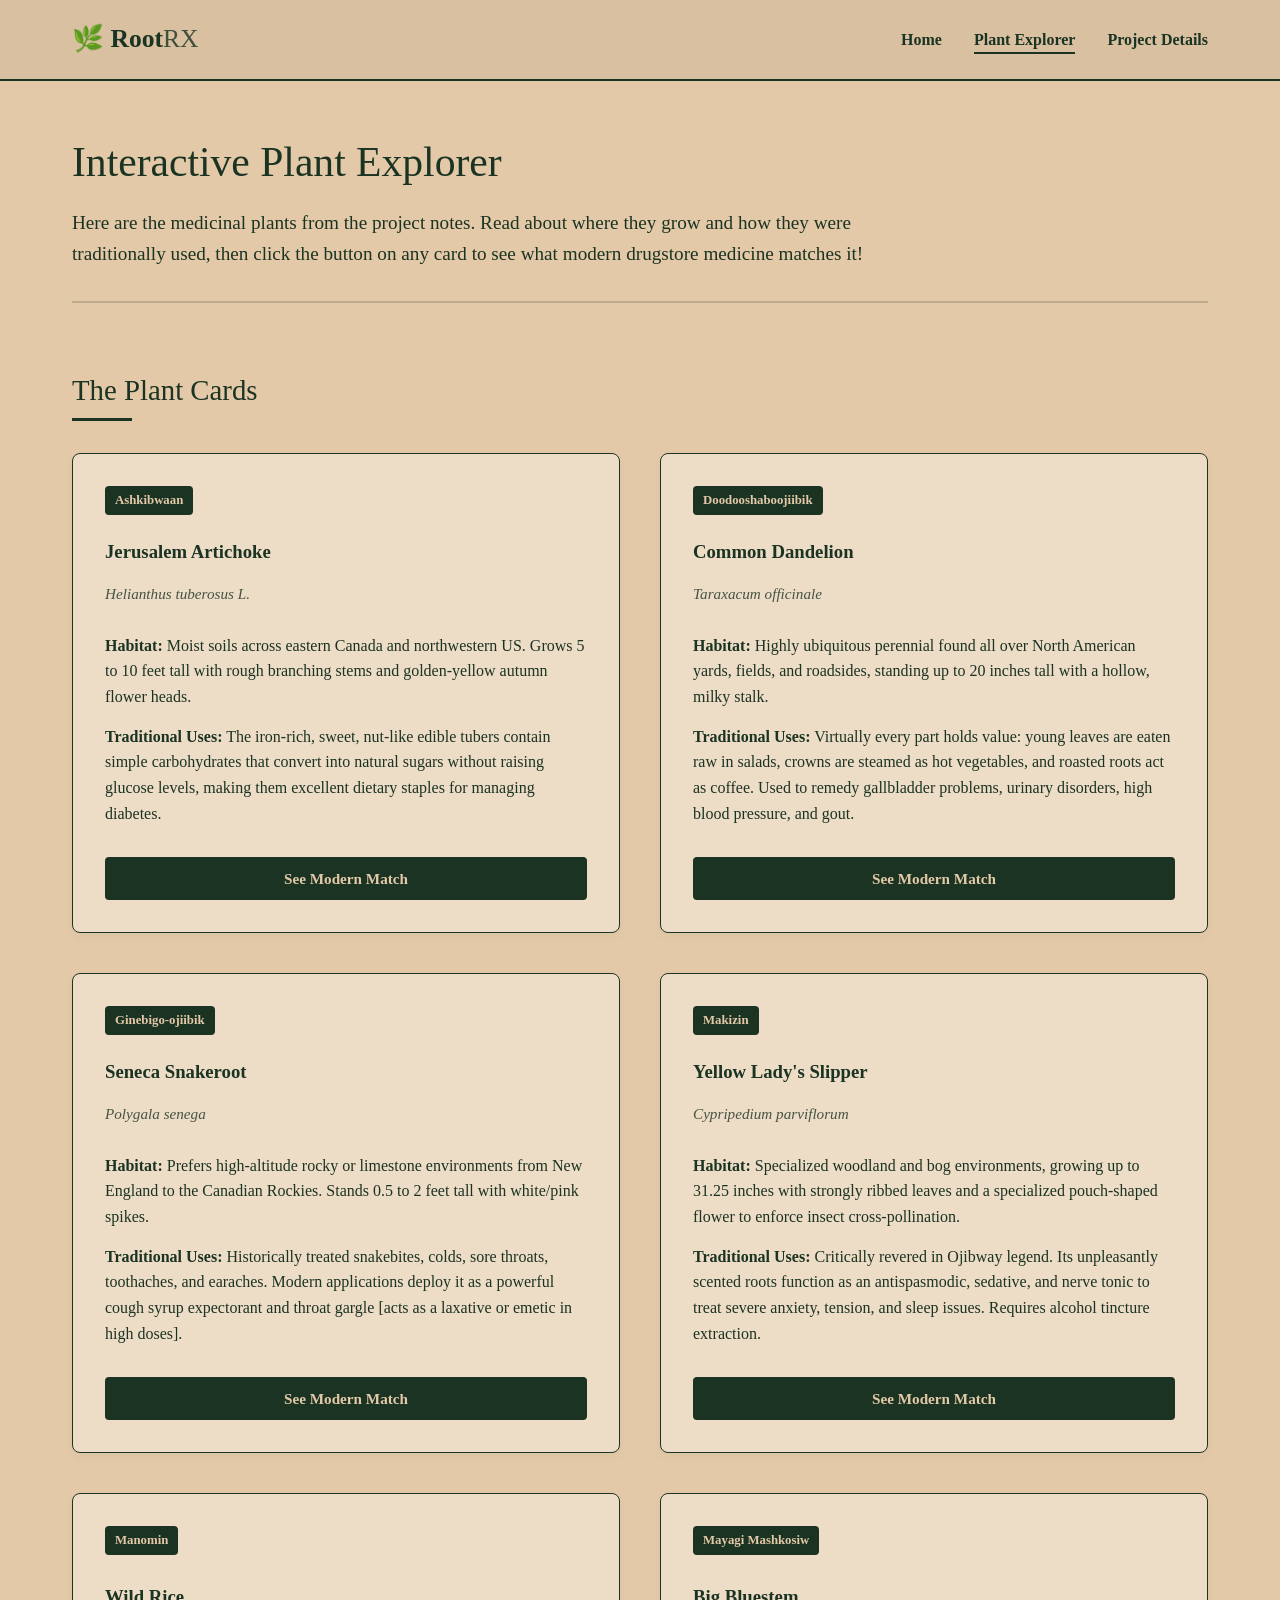
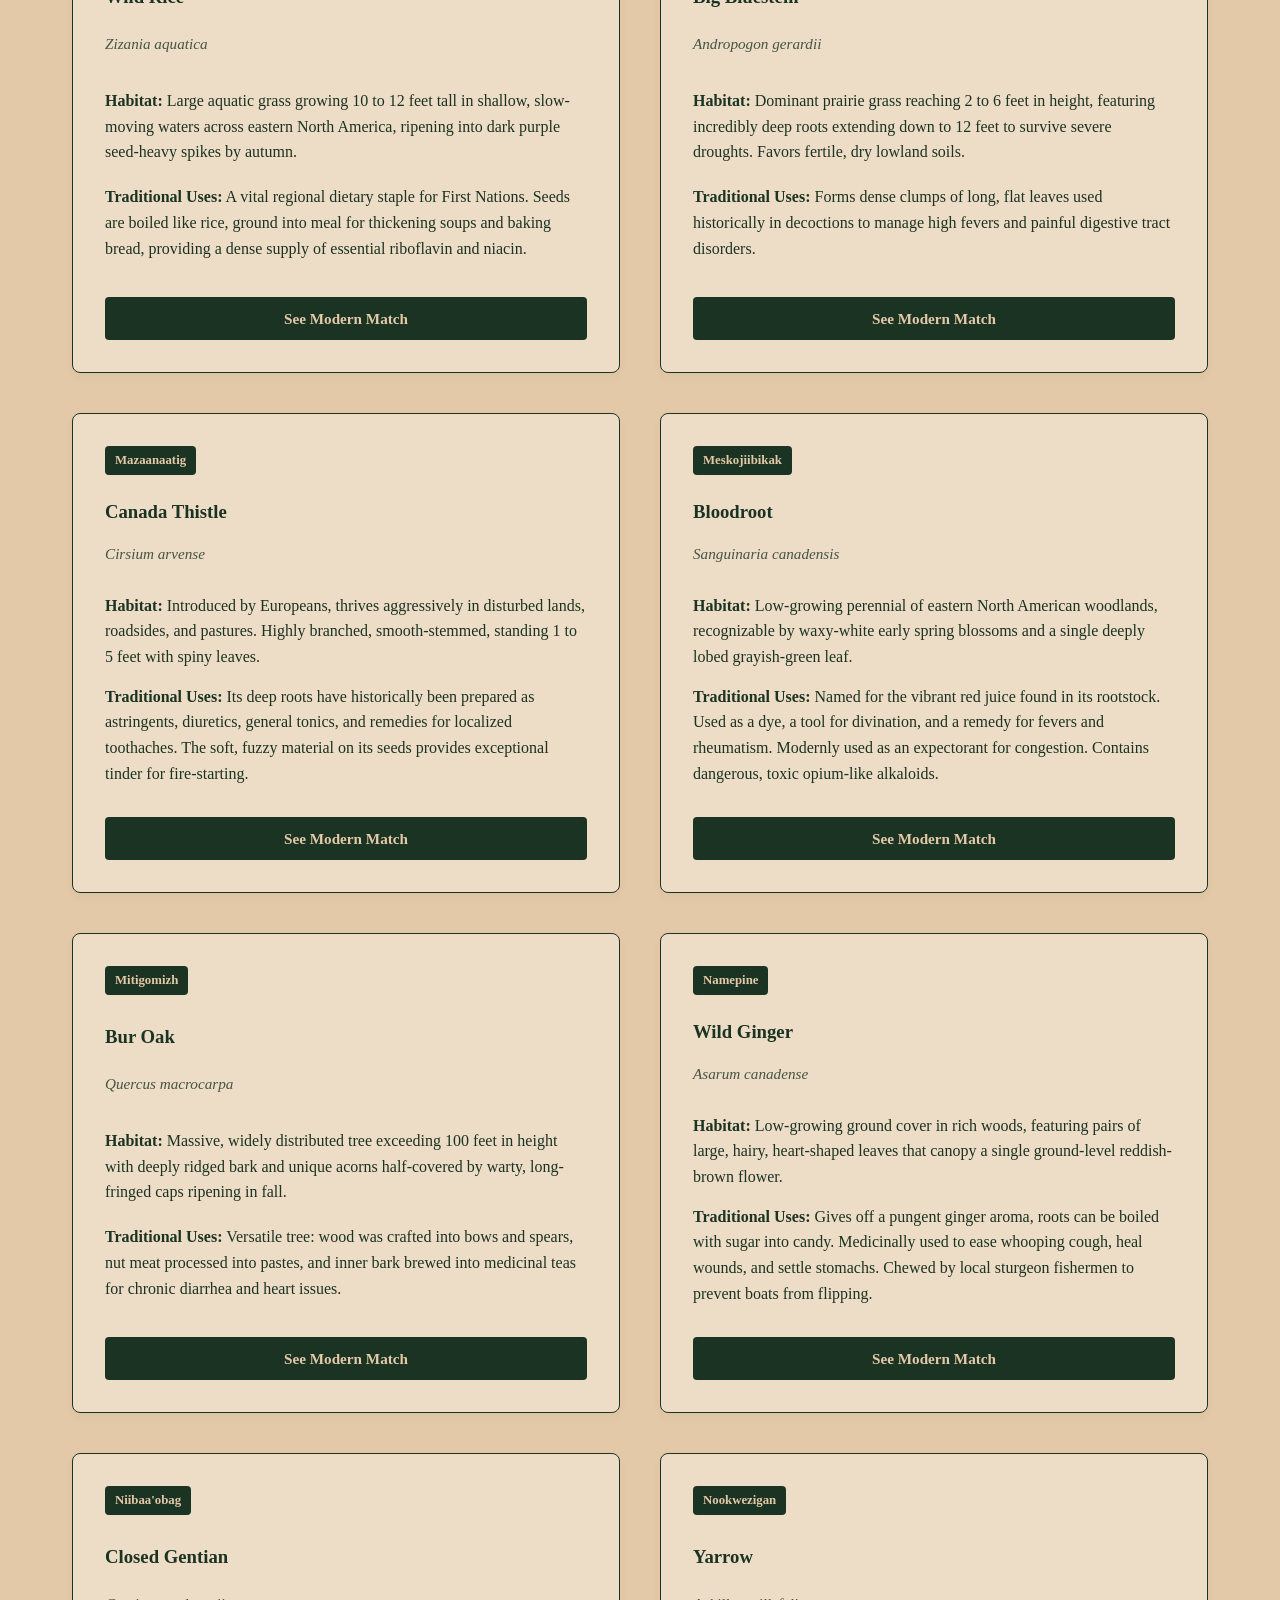
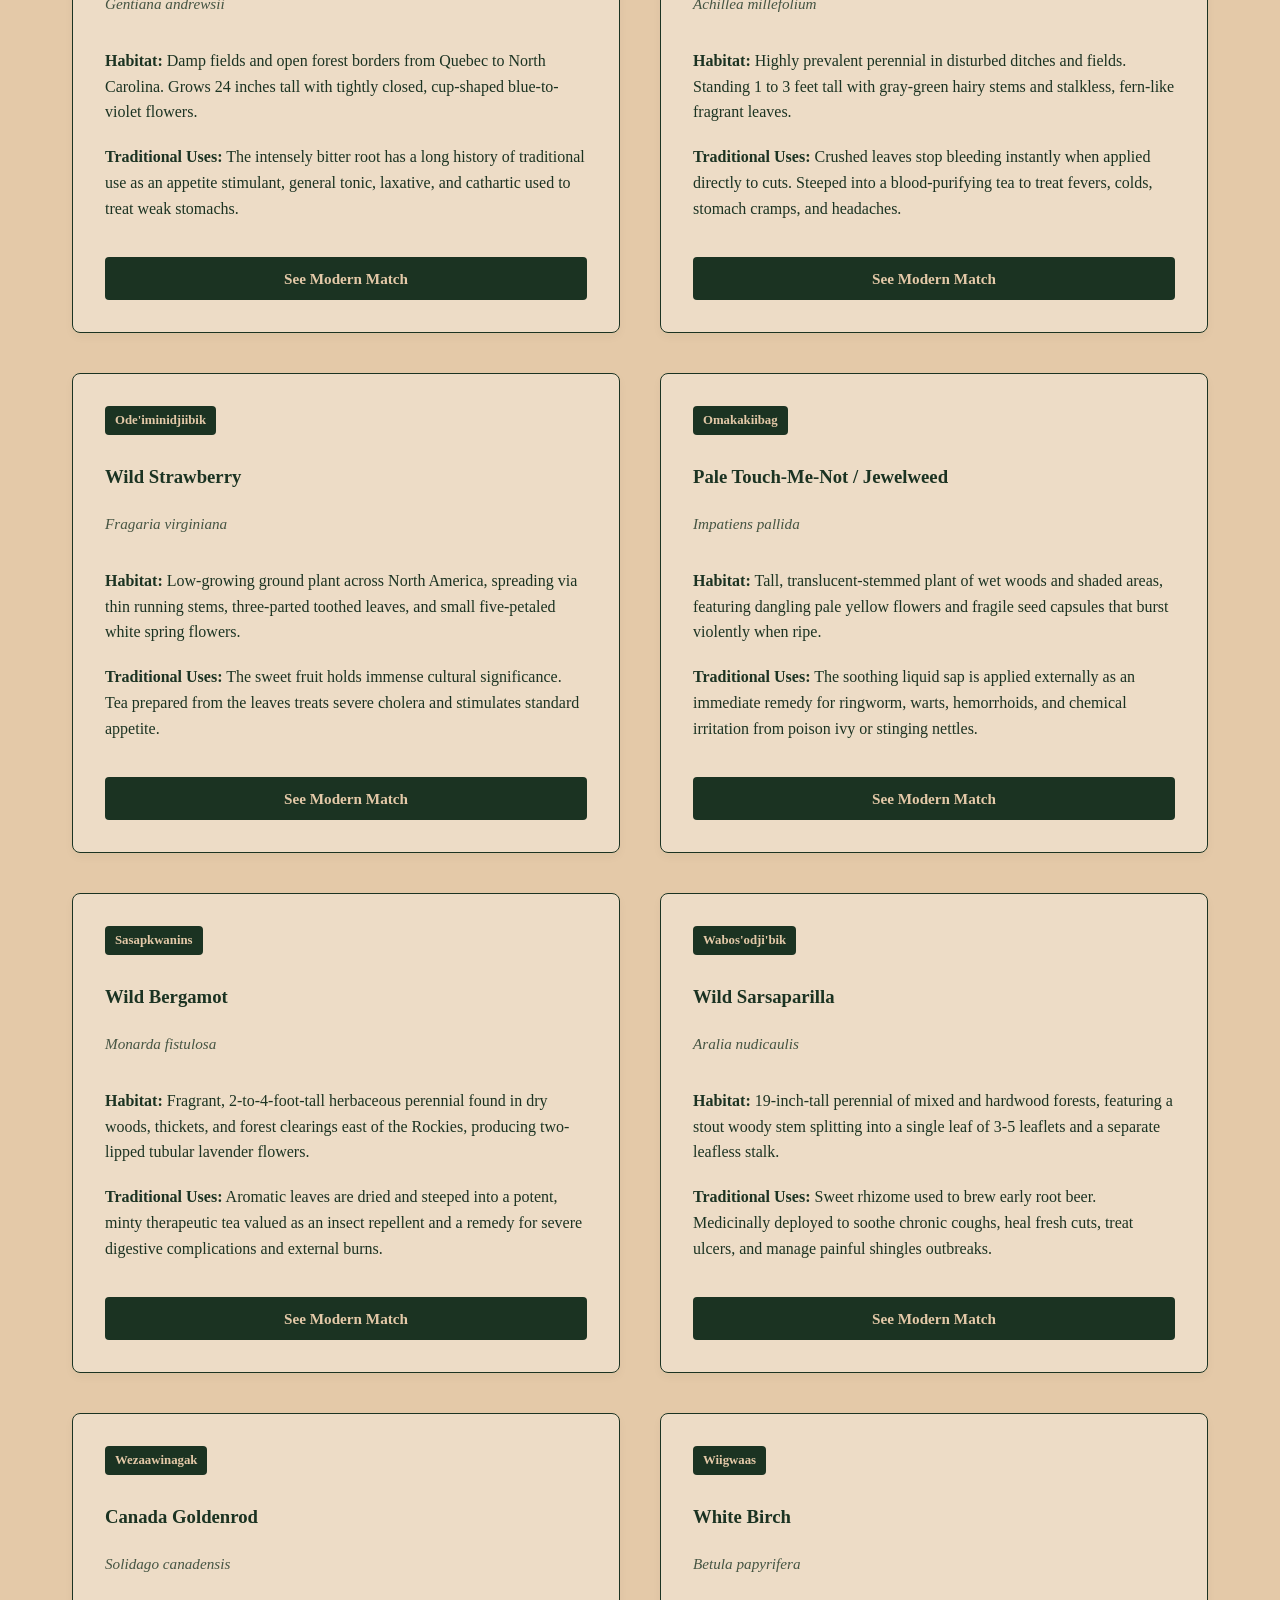
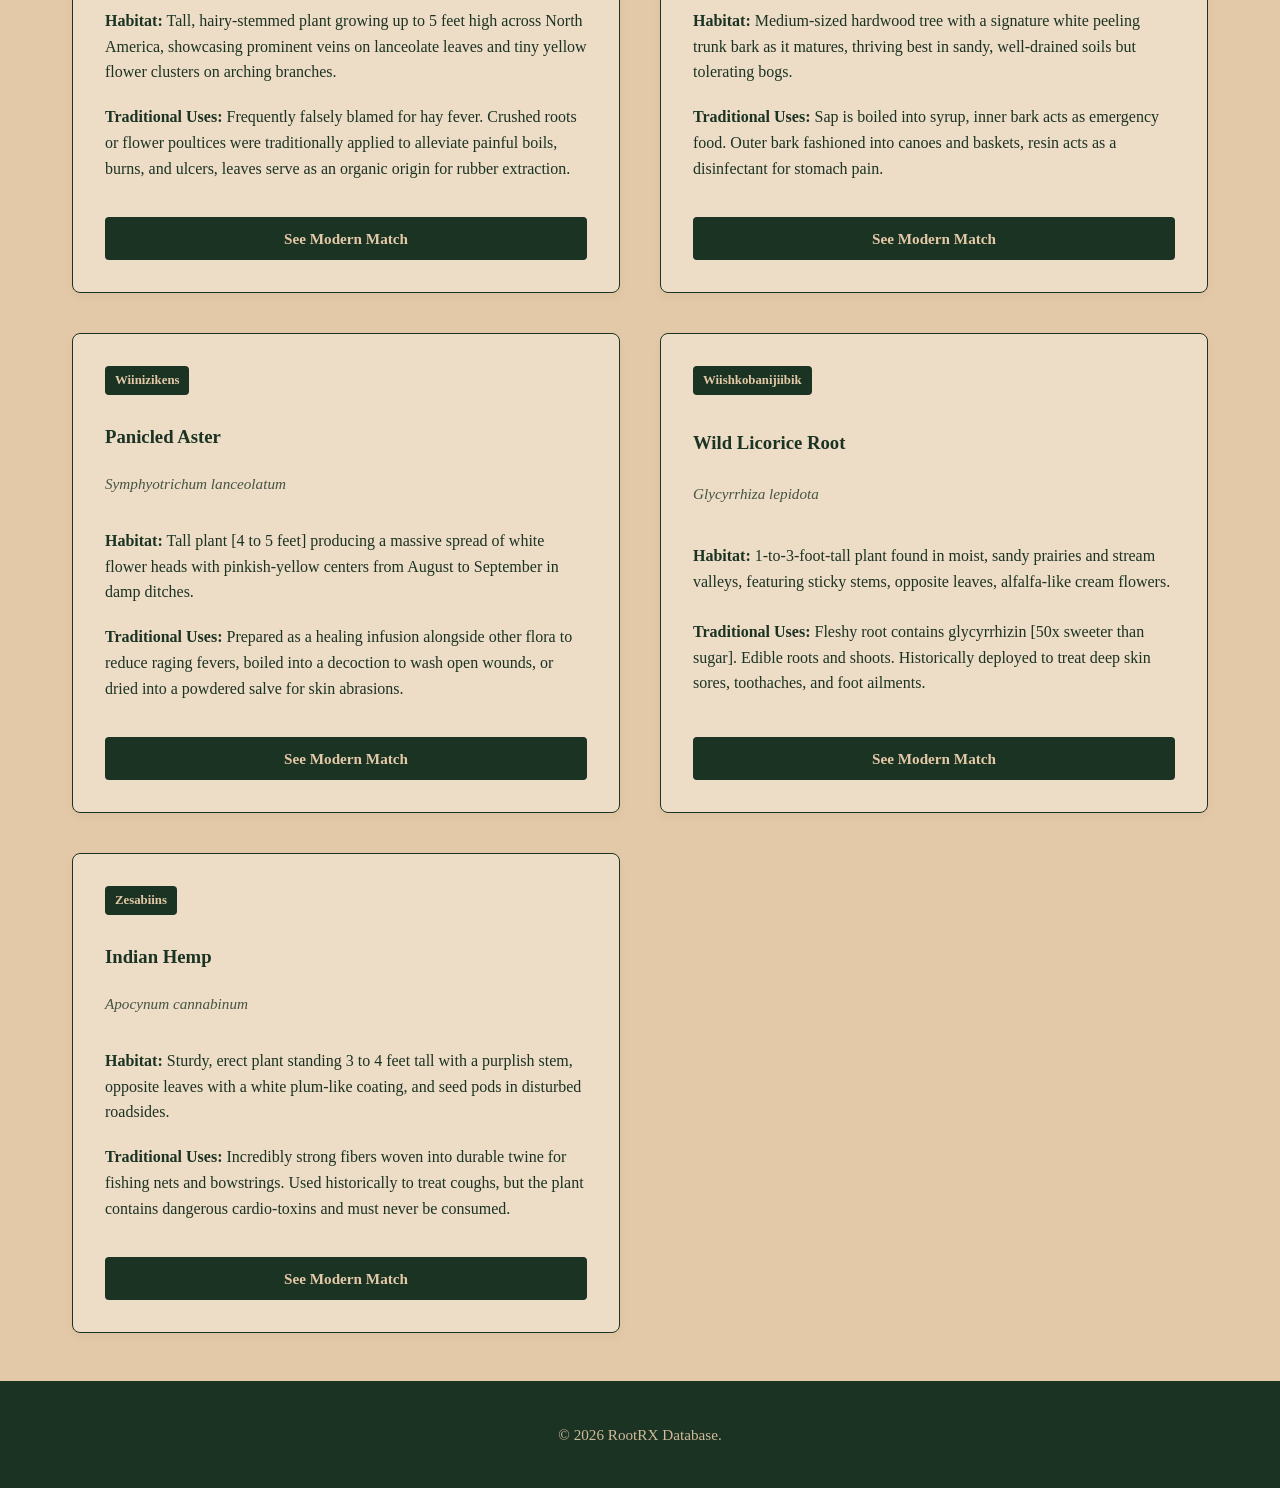
==== commit 4d8938ee: "modern update yay" ====
--- a/compendium.html
+++ b/compendium.html
@@ -43,8 +43,8 @@
                         </div>
                         <div class="flip-card-back">
                             <span class="modern-tag">Modern Drugstore Match</span>
-                            <h3>Metformin (Glucophage) / Clinical Diabetic Dietary Fibers (Inulin)</h3>
-                            <p class="synthesis-desc">Using a root that changes carbs into safe sugars without spiking glucose matches exactly what modern diabetes medications and pharmacy fiber supplements try to do today to keep blood sugar steady.</p>
+                            <h3>Metformin (Glucophage)</h3>
+                            <p class="synthesis-desc">Both are effective tools for managing blood sugar levels in people with diabetes. While the natural tuber contains unique carbohydrates that will not raise glucose, prescription Metformin actively controls blood sugar and helps the body use insulin efficiently.</p>
                             <button class="flip-btn back-btn" onclick="toggleFlip(this)">Go Back to Plant</button>
                         </div>
                     </div>
@@ -62,8 +62,8 @@
                         </div>
                         <div class="flip-card-back">
                             <span class="modern-tag">Modern Drugstore Match</span>
-                            <h3>Cholestyramine (Prevalite) / Over-the-counter Pamabrom (Diuretic)</h3>
-                            <p class="synthesis-desc">Using dandelions to flush the urinary system and help the gallbladder works just like modern diuretic water pills and prescription liver/gallbladder medicines that clear out waste and lower body fluid pressure.</p>
+                            <h3>Cholestyramine</h3>
+                            <p class="synthesis-desc">Both address issues related to the gallbladder and liver system. Cholestyramine works by removing excess bile acids from the body to treat liver-related problems, mirroring the dandelion's traditional use as a remedy for the gallbladder—an organ intimately tied to bile storage and digestive health.</p>
                             <button class="flip-btn back-btn" onclick="toggleFlip(this)">Go Back to Plant</button>
                         </div>
                     </div>
@@ -81,8 +81,8 @@
                         </div>
                         <div class="flip-card-back">
                             <span class="modern-tag">Modern Drugstore Match</span>
-                            <h3>Guaifenesin (Mucinex / Robitussin)</h3>
-                            <p class="synthesis-desc">The plant's natural ability to clear out mucus from your throat and chest is the exact same method used by popular over-the-counter cough syrups to break up chest congestion today.</p>
+                            <h3>Guaifenesin</h3>
+                            <p class="synthesis-desc">Both function to relieve respiratory symptoms associated with deep colds. While Guaifenesin thins and clears heavy mucus and phlegm from the chest during a cold or flu, Seneca Snakeroot serves the exact same purpose by helping the body expel respiratory secretions to ease coughing.</p>
                             <button class="flip-btn back-btn" onclick="toggleFlip(this)">Go Back to Plant</button>
                         </div>
                     </div>
@@ -100,8 +100,8 @@
                         </div>
                         <div class="flip-card-back">
                             <span class="modern-tag">Modern Drugstore Match</span>
-                            <h3>Alprazolam (Xanax) / Diazepam (Valium)</h3>
-                            <p class="synthesis-desc">Using this root as a nerve tonic and relaxant to treat heavy stress and sleep loss directly targets the same brain pathways that prescription anti-anxiety and sedative pills use today to calm the nervous system.</p>
+                            <h3>Alprazolam (Xanax)</h3>
+                            <p class="synthesis-desc">Both function to calm the body's nervous system and relieve psychological tension. Alprazolam is a prescription medication designed to treat anxiety by helping the nervous system calm down, sharing its core therapeutic goal with these traditional root extracts used for severe tension and sleep loss.</p>
                             <button class="flip-btn back-btn" onclick="toggleFlip(this)">Go Back to Plant</button>
                         </div>
                     </div>
@@ -119,8 +119,8 @@
                         </div>
                         <div class="flip-card-back">
                             <span class="modern-tag">Modern Drugstore Match</span>
-                            <h3>Vitamin B-Complex Tablets / Nutritional Supplements</h3>
-                            <p class="synthesis-desc">The high levels of natural riboflavin and niacin found in this grain are the exact same health-boosting B-vitamins packed into daily pharmacy multivitamin tablets to keep up our energy and cell health.</p>
+                            <h3>Vitamin B-Complex Tablets</h3>
+                            <p class="synthesis-desc">Both serve as excellent options for delivering essential B vitamins to the human body. Pharmacy tablets are designed to prevent low vitamin B levels to support vital functions like metabolism and energy, while wild rice is a dense, natural food staple that naturally provides a rich supply of riboflavin and niacin.</p>
                             <button class="flip-btn back-btn" onclick="toggleFlip(this)">Go Back to Plant</button>
                         </div>
                     </div>
@@ -139,7 +139,7 @@
                         <div class="flip-card-back">
                             <span class="modern-tag">Modern Drugstore Match</span>
                             <h3>Acetaminophen (Tylenol)</h3>
-                            <p class="synthesis-desc">Drinking a leaf mix specifically to break a burning fever works exactly like taking a modern fever-reducer pill from the pharmacy to bring your body temperature safely back down.</p>
+                            <p class="synthesis-desc">Both function to alleviate physical pain and reduce high fevers. While Acetaminophen works to temporarily reduce a fever and elevate the body's overall pain threshold, a decoction of these flat grass leaves has traditionally served as a direct remedy to bring down body temperature and soothe internal distress.</p>
                             <button class="flip-btn back-btn" onclick="toggleFlip(this)">Go Back to Plant</button>
                         </div>
                     </div>
@@ -157,8 +157,8 @@
                         </div>
                         <div class="flip-card-back">
                             <span class="modern-tag">Modern Drugstore Match</span>
-                            <h3>Hydrochlorothiazide (Microzide) / Benzocaine Toothache Gels</h3>
-                            <p class="synthesis-desc">Using this plant as a fluid flusher and a toothache blocker matches the combined power of modern pharmacy blood pressure water pills and over-the-counter numbing toothache gels.</p>
+                            <h3>Hydrochlorothiazide</h3>
+                            <p class="synthesis-desc">Both function as active diuretics to help eliminate fluid from the body. Hydrochlorothiazide is a water pill prescribed to increase the flow of urine to reduce excess water for fluid retention or high blood pressure, sharing this specific fluid-clearing therapeutic property with the deep roots of this thistle.</p>
                             <button class="flip-btn back-btn" onclick="toggleFlip(this)">Go Back to Plant</button>
                         </div>
                     </div>
@@ -176,8 +176,8 @@
                         </div>
                         <div class="flip-card-back">
                             <span class="modern-tag">Modern Drugstore Match</span>
-                            <h3>Codeine / Morphine Sulfate</h3>
-                            <p class="synthesis-desc">The strong, dangerous, opium-like chemical blocks hidden inside this root function on the exact same nervous system paths used by hospital pain medicines to stop heavy coughing and block pain.</p>
+                            <h3>Codeine</h3>
+                            <p class="synthesis-desc">Both possess highly active, potent chemical properties that impact the central nervous system, while carrying significant risks of toxicity. Just as prescription Codeine acts directly on the central nervous system to alter pain and cough responses, bloodroot contains powerful, dangerous opium-like alkaloids.</p>
                             <button class="flip-btn back-btn" onclick="toggleFlip(this)">Go Back to Plant</button>
                         </div>
                     </div>
@@ -195,8 +195,8 @@
                         </div>
                         <div class="flip-card-back">
                             <span class="modern-tag">Modern Drugstore Match</span>
-                            <h3>Loperamide (Imodium) / Bismuth Subsalicylate (Pepto-Bismol)</h3>
-                            <p class="synthesis-desc">Brewing the inner bark of this oak tree to instantly calm severe stomach trouble works just like modern liquid and pill medications used to coat the stomach and stop diarrhea.</p>
+                            <h3>Bismuth Subsalicylate (Pepto-Bismol)</h3>
+                            <p class="synthesis-desc">Both function as reliable remedies to treat and manage diarrhea. Bismuth subsalicylate is used to actively resolve diarrhea and calm related symptoms of an upset stomach, serving the exact same therapeutic purpose as the tree's inner bark when brewed into traditional digestive teas.</p>
                             <button class="flip-btn back-btn" onclick="toggleFlip(this)">Go Back to Plant</button>
                         </div>
                     </div>
@@ -214,8 +214,8 @@
                         </div>
                         <div class="flip-card-back">
                             <span class="modern-tag">Modern Drugstore Match</span>
-                            <h3>Dextromethorphan (Robitussin DM) / Antacid Tablets</h3>
-                            <p class="synthesis-desc">Using this root to settle an upset stomach and soothe heavy, non-stop coughing fits acts just like taking modern store-bought antacids alongside standard liquid cough medicines.</p>
+                            <h3>Antacid Tablets</h3>
+                            <p class="synthesis-desc">Both function to soothe digestive discomfort and quickly settle the stomach. Antacids work by neutralizing excess stomach acid to relieve heartburn and indigestion, matching the common goal of wild ginger roots which have traditionally been deployed to ease gastrointestinal distress.</p>
                             <button class="flip-btn back-btn" onclick="toggleFlip(this)">Go Back to Plant</button>
                         </div>
                     </div>
@@ -233,8 +233,8 @@
                         </div>
                         <div class="flip-card-back">
                             <span class="modern-tag">Modern Drugstore Match</span>
-                            <h3>Metoclopramide (Reglan) / Milk of Magnesia</h3>
-                            <p class="synthesis-desc">The extra-bitter root was used to force a weak, frozen digestive system to kickstart and clear itself out. This matches the exact action of modern stomach-starting prescriptions and pharmacy laxatives.</p>
+                            <h3>Metoclopramide (Reglan)</h3>
+                            <p class="synthesis-desc">Both function to stimulate the digestive tract and assist a weak or slow stomach. Metoclopramide helps muscles move food along to relieve full or frozen symptoms, sharing its therapeutic purpose with this intensely bitter root traditionally used to encourage proper movement and function.</p>
                             <button class="flip-btn back-btn" onclick="toggleFlip(this)">Go Back to Plant</button>
                         </div>
                     </div>
@@ -252,8 +252,8 @@
                         </div>
                         <div class="flip-card-back">
                             <span class="modern-tag">Modern Drugstore Match</span>
-                            <h3>Styptic Powder / Ibuprofen (Advil)</h3>
-                            <p class="synthesis-desc">Yarrow's two-in-one skill of closing up bloody cuts instantly while relieving internal body pain, headaches, and stomach cramps is directly mirrored by first-aid clotting powders and pharmacy painkillers like Advil.</p>
+                            <h3>Ibuprofen (Advil)</h3>
+                            <p class="synthesis-desc">Both function to effectively reduce high fevers and relieve internal bodily pain. While Ibuprofen targets mild to moderate pain, joint stiffness, and cramps, yarrow leaves have traditionally been steeped into a medicinal tea specifically designed to target fevers, stomach cramps, and headaches.</p>
                             <button class="flip-btn back-btn" onclick="toggleFlip(this)">Go Back to Plant</button>
                         </div>
                     </div>
@@ -271,8 +271,8 @@
                         </div>
                         <div class="flip-card-back">
                             <span class="modern-tag">Modern Drugstore Match</span>
-                            <h3>Oral Rehydration Salts (ORS) / Pedialyte</h3>
-                            <p class="synthesis-desc">Using leaf teas to treat the severe dehydration and weakness caused by cholera acts as an early version of the electrolyte solutions medical clinics use today to quickly rebuild your body's water balance.</p>
+                            <h3>Pedialyte</h3>
+                            <p class="synthesis-desc">Both serve as remedies to treat severe, dehydrating gastrointestinal illnesses. Pedialyte is formulated to rapidly restore fluids and electrolytes lost through vomiting or diarrhea, acting on the same goals as traditional strawberry leaf teas historically used to combat the severe effects of cholera.</p>
                             <button class="flip-btn back-btn" onclick="toggleFlip(this)">Go Back to Plant</button>
                         </div>
                     </div>
@@ -290,8 +290,8 @@
                         </div>
                         <div class="flip-card-back">
                             <span class="modern-tag">Modern Drugstore Match</span>
-                            <h3>Hydrocortisone Cream 1% / Calamine Lotion</h3>
-                            <p class="synthesis-desc">Rubbing the juicy plant sap onto skin to stop poison ivy burns, nettle stings, and itchy rashes works exactly like using over-the-counter hydrocortisone creams and soothing calamine lotions today.</p>
+                            <h3>Hydrocortisone Cream</h3>
+                            <p class="synthesis-desc">Both function as active topical remedies used to soothe painful skin irritation and reduce inflammation. While commercial hydrocortisone cream is designed to decrease swelling and itching from rashes, the soothing liquid sap of this plant acts as an immediate natural shield against poison ivy or nettles.</p>
                             <button class="flip-btn back-btn" onclick="toggleFlip(this)">Go Back to Plant</button>
                         </div>
                     </div>
@@ -309,8 +309,8 @@
                         </div>
                         <div class="flip-card-back">
                             <span class="modern-tag">Modern Drugstore Match</span>
-                            <h3>Bacitracin Ointment / Simethicone (Gas-X)</h3>
-                            <p class="synthesis-desc">Using this minty plant to treat surface burns while settling painful stomach gas fits perfectly with modern anti-infection skin ointments and over-the-counter gas relief tablets.</p>
+                            <h3>Bacitracin Ointment</h3>
+                            <p class="synthesis-desc">Both function as topical remedies utilized to treat and manage skin burns. Bacitracin is an antibiotic medication applied to the skin to prevent and treat infections in minor cuts or burns, matching the historical application of dried bergamot leaves which were brewed into a therapeutic healing wash for external burns.</p>
                             <button class="flip-btn back-btn" onclick="toggleFlip(this)">Go Back to Plant</button>
                         </div>
                     </div>
@@ -328,8 +328,8 @@
                         </div>
                         <div class="flip-card-back">
                             <span class="modern-tag">Modern Drugstore Match</span>
-                            <h3>Acyclovir (Zovirax) / Triple Antibiotic Ointment (Neosporin)</h3>
-                            <p class="synthesis-desc">Using this root to dry up painful viral shingles skin breakouts while fixing cuts matches the combined goals of prescription anti-viral skin treatments and over-the-counter antibiotic ointments like Neosporin.</p>
+                            <h3>Acyclovir</h3>
+                            <p class="synthesis-desc">Both are actively utilized to treat and manage the pain of shingles outbreaks. Acyclovir is a specialized prescription antiviral designed to relieve discomfort and make viral skin sores heal faster, which runs completely parallel to the traditional medicinal deployment of this sweet wild rhizome.</p>
                             <button class="flip-btn back-btn" onclick="toggleFlip(this)">Go Back to Plant</button>
                         </div>
                     </div>
@@ -347,8 +347,8 @@
                         </div>
                         <div class="flip-card-back">
                             <span class="modern-tag">Modern Drugstore Match</span>
-                            <h3>Silver Sulfadiazine Cream (Silvadene)</h3>
-                            <p class="synthesis-desc">Placing mashed flower packs on skin sores to cool down and heal painful boils or ulcers works just like the specialized silver-based burn creams used by modern hospitals to stop infections and repair damaged skin.</p>
+                            <h3>Silver Sulfadiazine Cream</h3>
+                            <p class="synthesis-desc">Both function as active topical treatments to alleviate and heal painful burns. Silver sulfadiazine is a clinical cream applied to prevent wound infections in second- and third-degree burn patients, sharing its exact protective and soothing goals with these traditional flower poultices.</p>
                             <button class="flip-btn back-btn" onclick="toggleFlip(this)">Go Back to Plant</button>
                         </div>
                     </div>
@@ -366,8 +366,8 @@
                         </div>
                         <div class="flip-card-back">
                             <span class="modern-tag">Modern Drugstore Match</span>
-                            <h3>Activated Charcoal Capsules</h3>
-                            <p class="synthesis-desc">Using birch bark resin as an internal disinfectant to bind up toxins and stop stomach pain works exactly like using pharmacy-bought activated charcoal capsules to trap bad stomach bugs and irritants.</p>
+                            <h3>Charcoal Tablets</h3>
+                            <p class="synthesis-desc">Both function as internal remedies to treat and alleviate deep stomach discomfort. While charcoal capsules are commonly used to treat gastrointestinal gas, pressure, and bloating in the digestive tract, white birch tree resin has historically been relied upon as a disinfectant to soothe stomach pain.</p>
                             <button class="flip-btn back-btn" onclick="toggleFlip(this)">Go Back to Plant</button>
                         </div>
                     </div>
@@ -385,8 +385,8 @@
                         </div>
                         <div class="flip-card-back">
                             <span class="modern-tag">Modern Drugstore Match</span>
-                            <h3>Acetaminophen (Tylenol) / Chlorhexidine Gluconate Antiseptic Wash</h3>
-                            <p class="synthesis-desc">Using herbal teas to lower heavy fevers while using a plant wash to clean out scrapes behaves exactly like taking liquid fever reducers alongside deep antiseptic skin cleansers.</p>
+                            <h3>Acetaminophen (Tylenol)</h3>
+                            <p class="synthesis-desc">Both function to successfully reduce high fevers and treat physical aches or open wounds. Acetaminophen helps the body eliminate excess heat and elevates your pain threshold, mimicking how this aster was prepared as an infusion to lower raging fevers and clean skin abrasions.</p>
                             <button class="flip-btn back-btn" onclick="toggleFlip(this)">Go Back to Plant</button>
                         </div>
                     </div>
@@ -404,8 +404,8 @@
                         </div>
                         <div class="flip-card-back">
                             <span class="modern-tag">Modern Drugstore Match</span>
-                            <h3>Benzocaine Gel / Topical Antiseptic Ointments</h3>
-                            <p class="synthesis-desc">Isolating the sweet root's natural numbing and healing powers to treat deep skin sores and toothaches mirrors modern over-the-counter local numbing oral gels and healing ointments.</p>
+                            <h3>Benzocaine Gel</h3>
+                            <p class="synthesis-desc">Both function to relieve localized physical pain, specifically in the mouth and teeth. Benzocaine is a local anesthetic that numbs targeted tissue to relieve minor pain and irritation in the throat or gums, sharing its exact function with this sweet fleshy root historically used to treat toothaches.</p>
                             <button class="flip-btn back-btn" onclick="toggleFlip(this)">Go Back to Plant</button>
                         </div>
                     </div>
@@ -424,7 +424,7 @@
                         <div class="flip-card-back">
                             <span class="modern-tag">Modern Drugstore Match</span>
                             <h3>Digoxin (Lanoxin)</h3>
-                            <p class="synthesis-desc">The heavy, dangerous heart-altering mixtures found naturally inside this wild plant match the core chemistry of prescription cardiac medications used under strict medical care to control heart contractions.</p>
+                            <p class="synthesis-desc">Both substances contain highly advanced, powerful chemical compounds that directly affect heart function. While prescription Digoxin stabilizes heart rhythm to help it pump blood more efficiently, Indian hemp naturally contains dangerous, intense cardio-toxins that impact the cardiovascular system.</p>
                             <button class="flip-btn back-btn" onclick="toggleFlip(this)">Go Back to Plant</button>
                         </div>
                     </div>
@@ -435,7 +435,7 @@
     </main>
 
     <footer>
-        <p>&copy; 2026 RootRX Database Database.</p>
+        <p>&copy; 2026 RootRX Database.</p>
     </footer>
 
     <script>
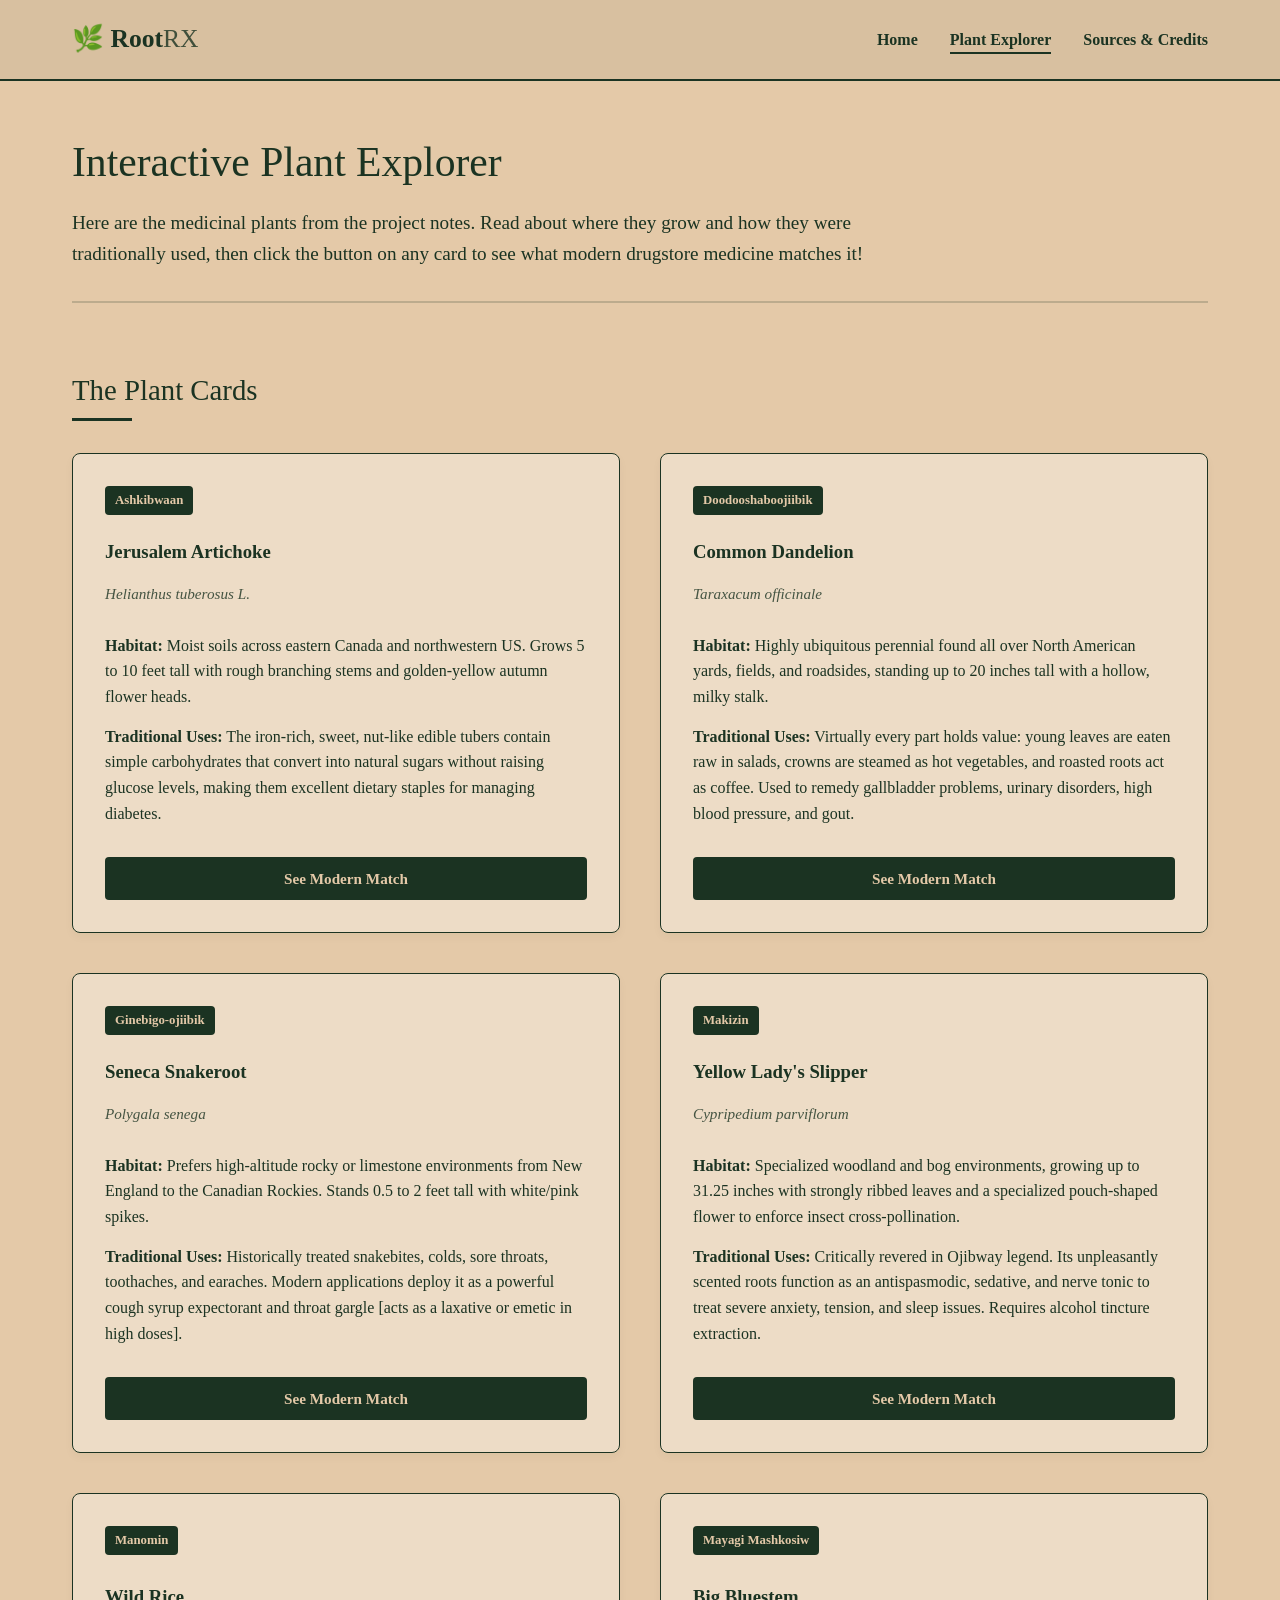
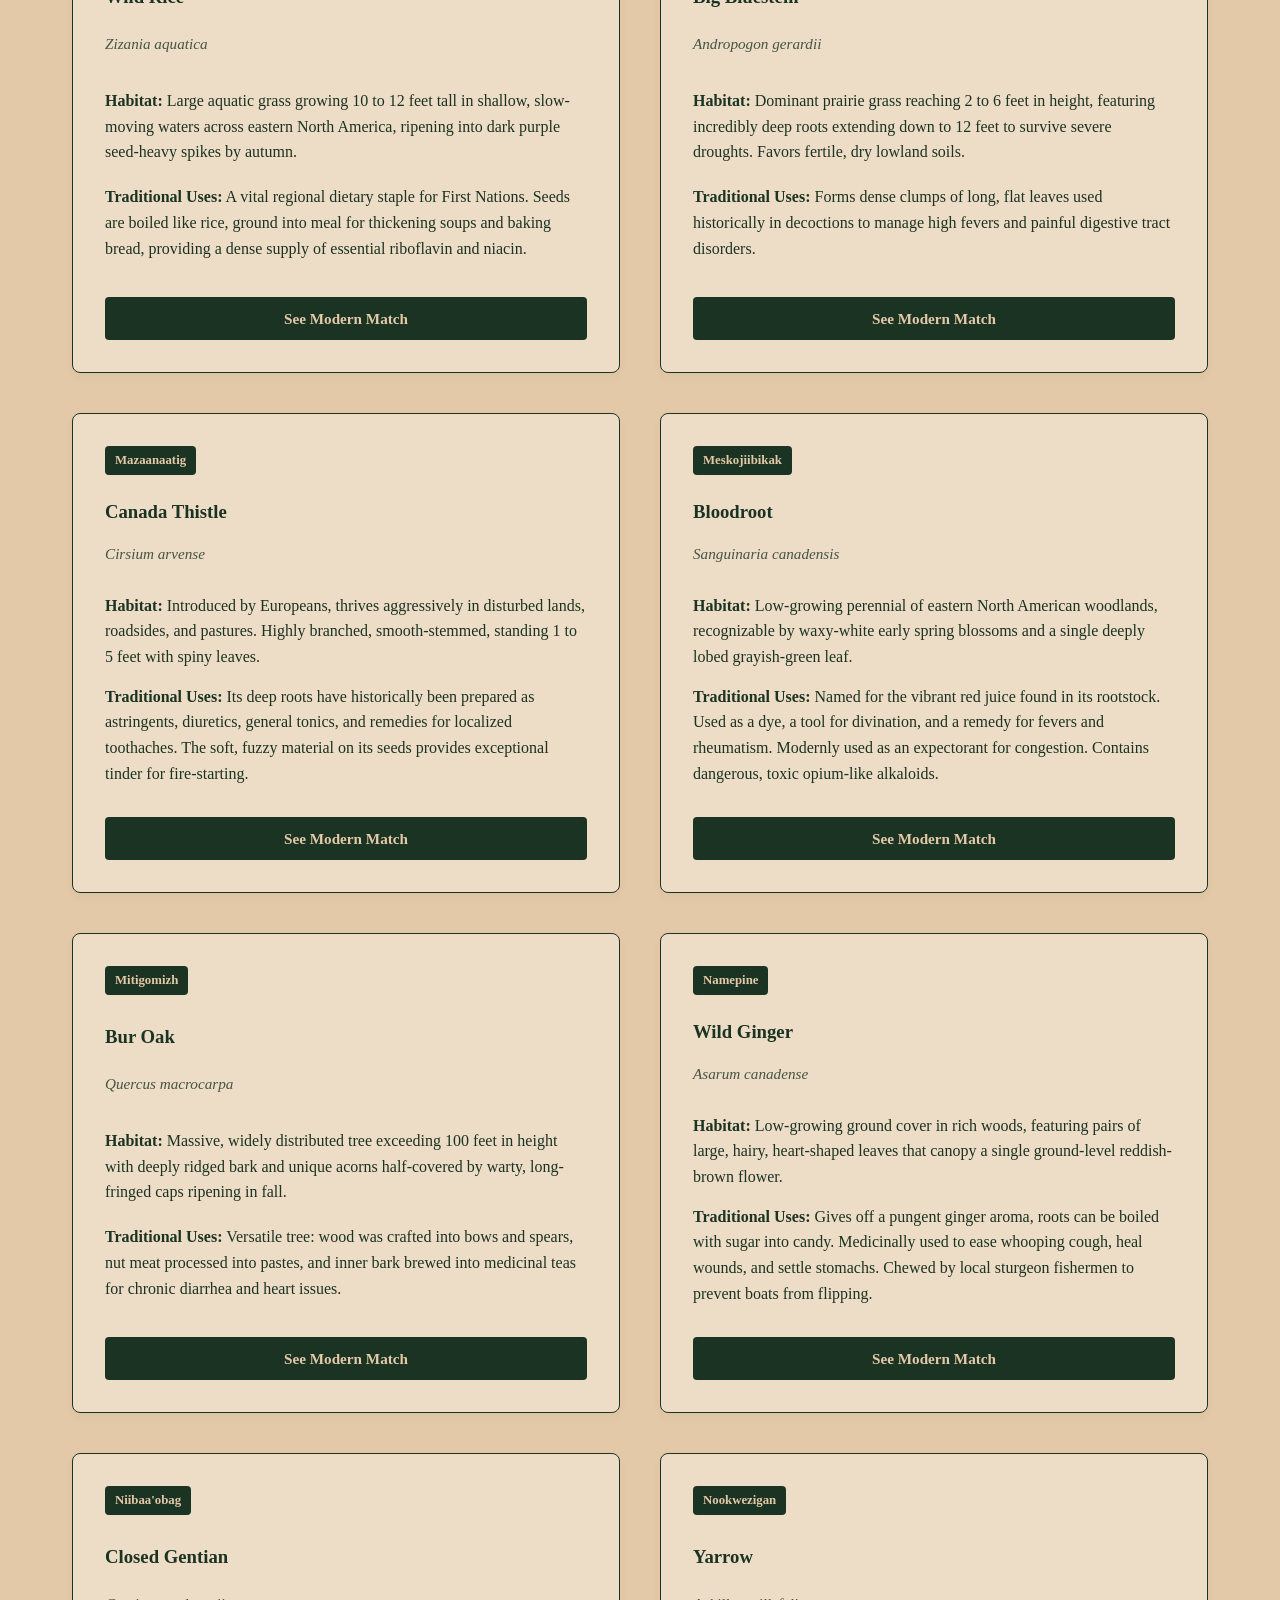
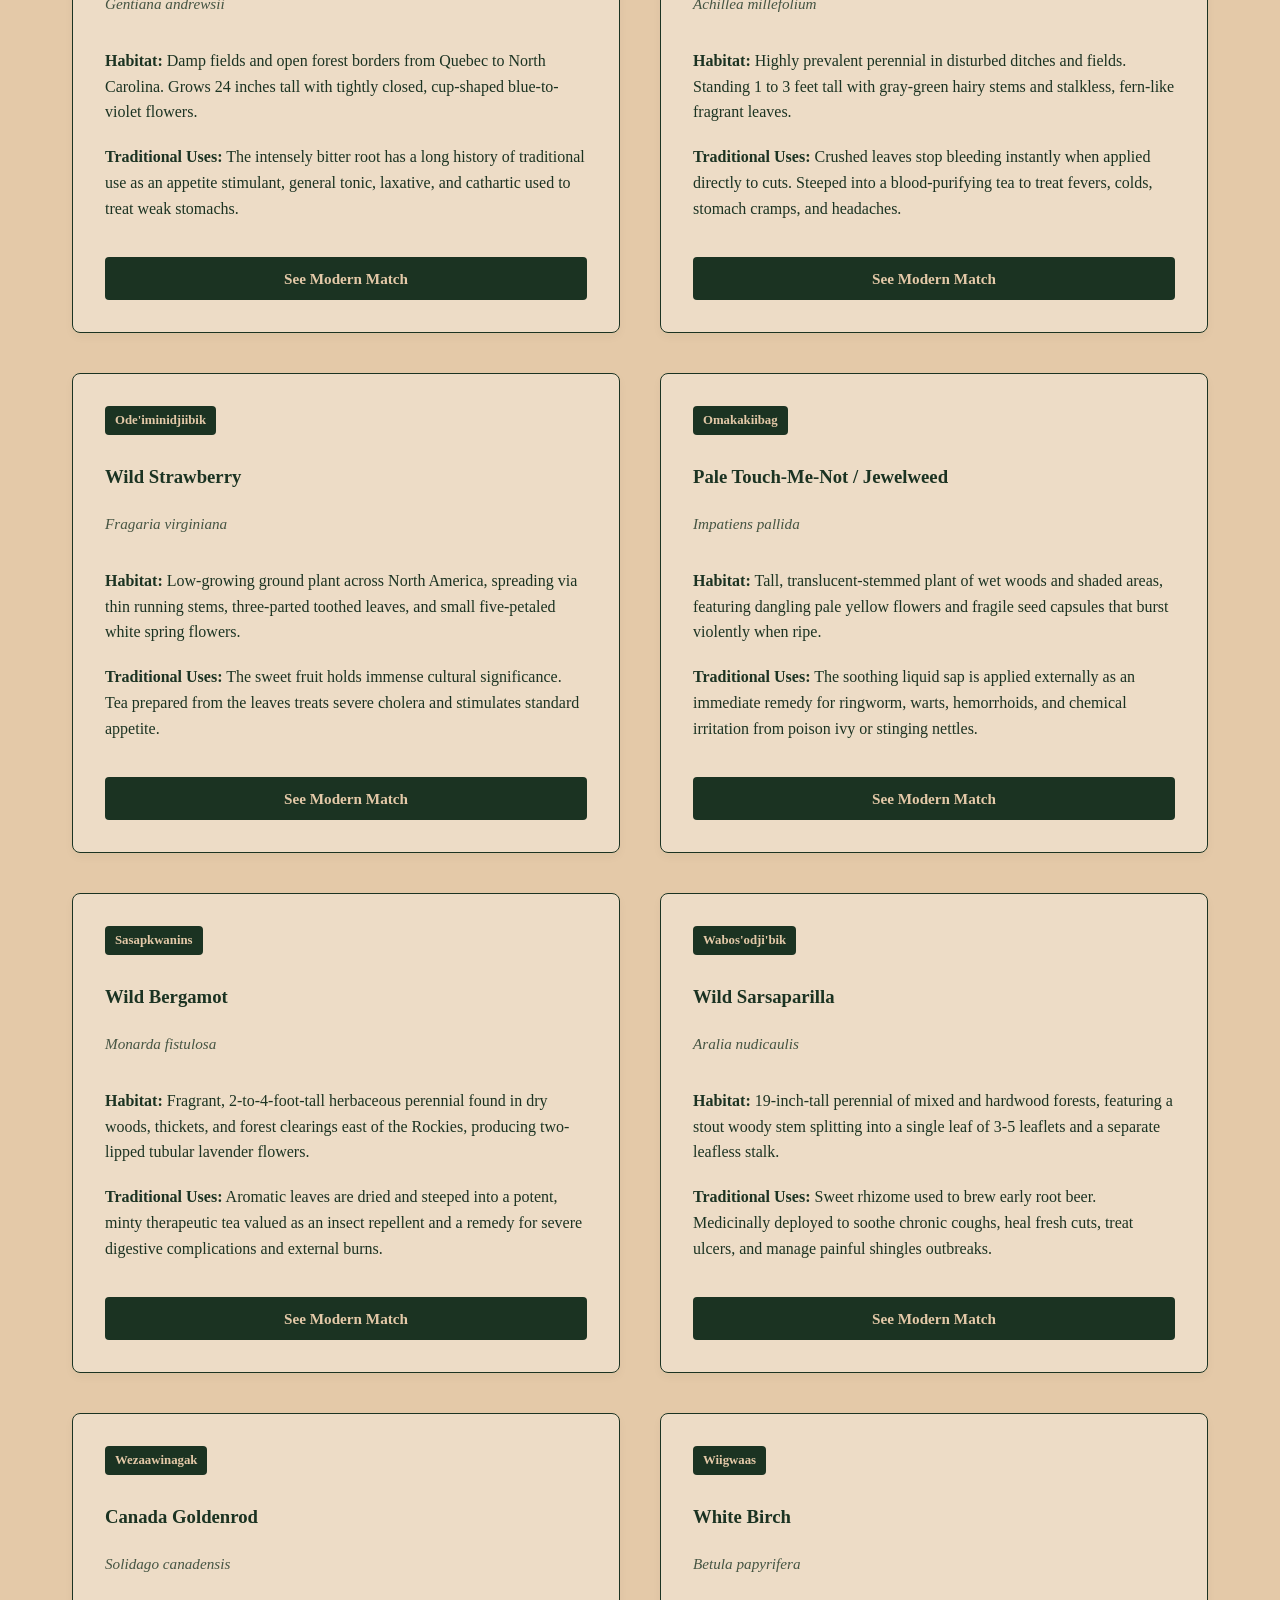
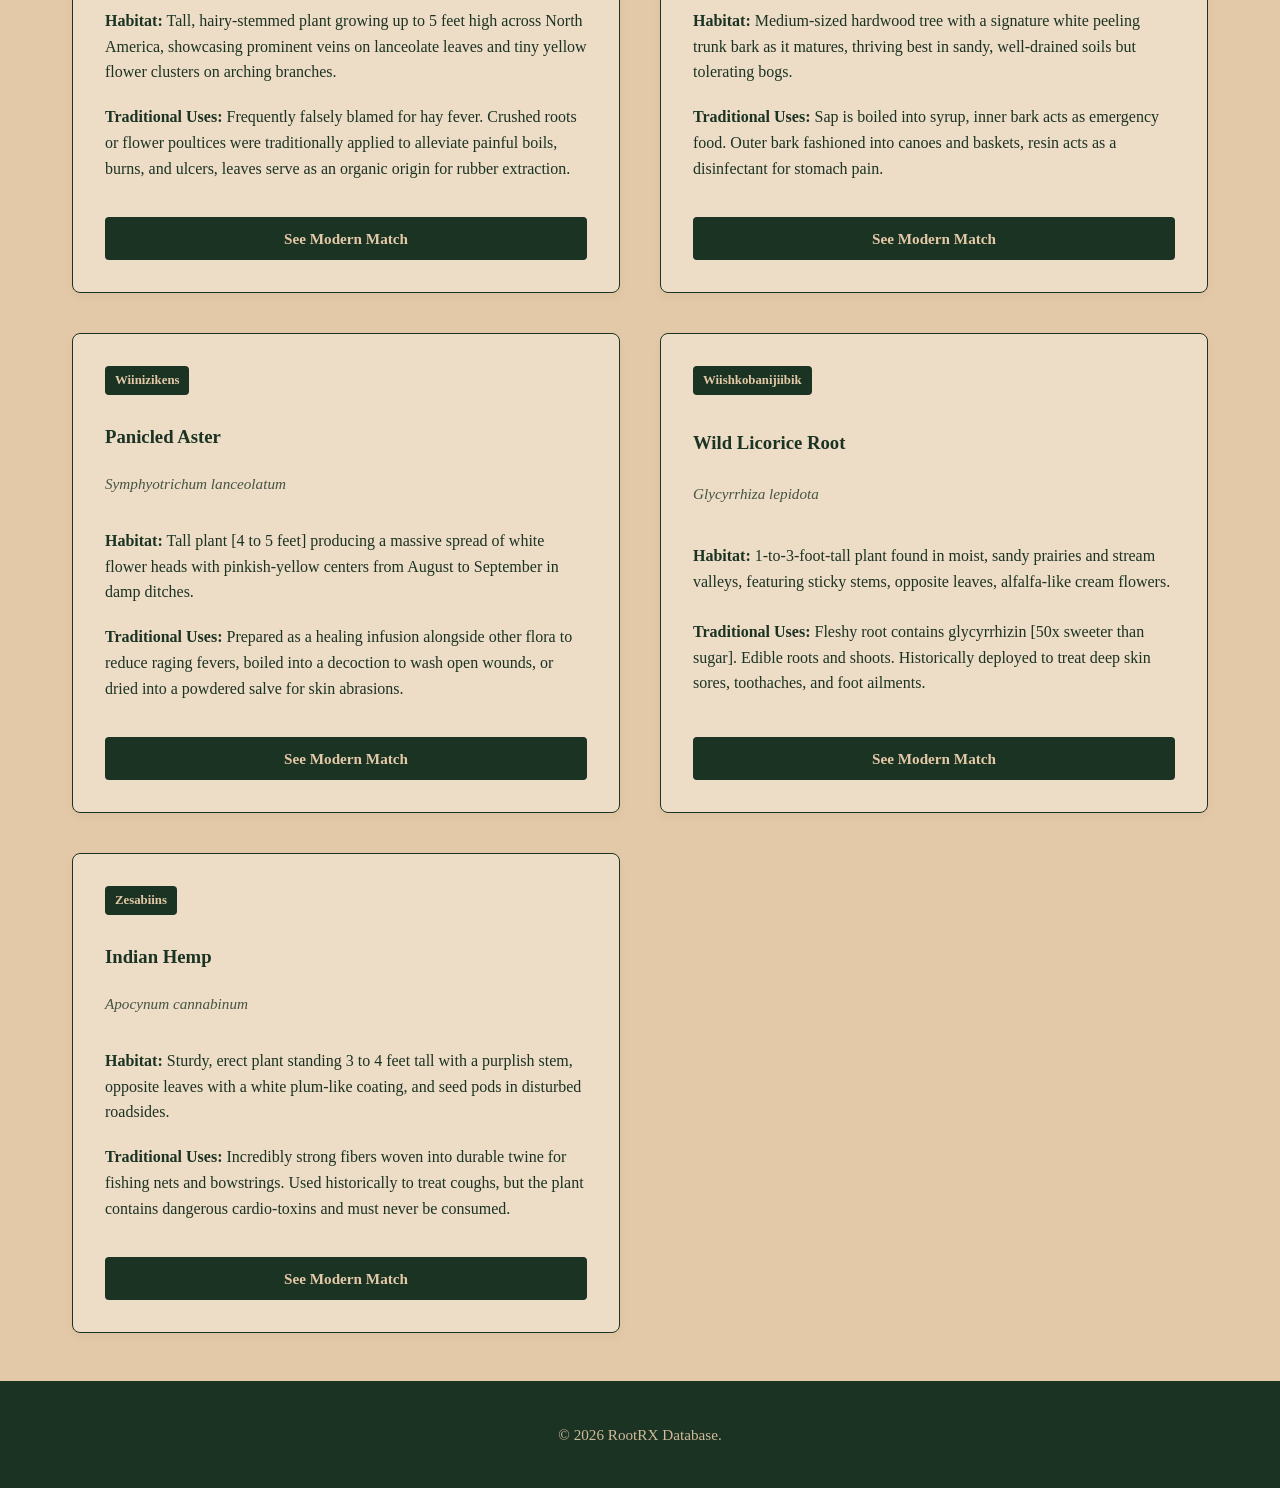
==== commit ba1c5f8e: "Yahallo" ====
--- a/compendium.html
+++ b/compendium.html
@@ -15,7 +15,7 @@
                 <ul>
                     <li><a href="index.html">Home</a></li>
                     <li class="active"><a href="compendium.html">Plant Explorer</a></li>
-                    <li><a href="credits.html">Project Details</a></li>
+                    <li><a href="sources.html">Sources & Credits</a></li>
                 </ul>
             </nav>
         </div>
@@ -44,7 +44,7 @@
                         <div class="flip-card-back">
                             <span class="modern-tag">Modern Drugstore Match</span>
                             <h3>Metformin (Glucophage)</h3>
-                            <p class="synthesis-desc">Both are effective tools for managing blood sugar levels in people with diabetes. While the natural tuber contains unique carbohydrates that will not raise glucose, prescription Metformin actively controls blood sugar and helps the body use insulin efficiently.</p>
+                            <p class="synthesis-desc">Both are used to manage blood sugar levels for people with diabetes. While the natural plant has special carbohydrates that do not raise glucose, prescription Metformin works directly in the body to control blood sugar and help use insulin properly.</p>
                             <button class="flip-btn back-btn" onclick="toggleFlip(this)">Go Back to Plant</button>
                         </div>
                     </div>
@@ -63,7 +63,7 @@
                         <div class="flip-card-back">
                             <span class="modern-tag">Modern Drugstore Match</span>
                             <h3>Cholestyramine</h3>
-                            <p class="synthesis-desc">Both address issues related to the gallbladder and liver system. Cholestyramine works by removing excess bile acids from the body to treat liver-related problems, mirroring the dandelion's traditional use as a remedy for the gallbladder—an organ intimately tied to bile storage and digestive health.</p>
+                            <p class="synthesis-desc">Both help treat problems with the liver and gallbladder system. Cholestyramine works by removing extra bile acids from the body to fix liver issues, which matches how the dandelion was traditionally used to help the gallbladder. The gallbladder is the specific organ that stores bile and helps with digestion.</p>
                             <button class="flip-btn back-btn" onclick="toggleFlip(this)">Go Back to Plant</button>
                         </div>
                     </div>
@@ -82,7 +82,7 @@
                         <div class="flip-card-back">
                             <span class="modern-tag">Modern Drugstore Match</span>
                             <h3>Guaifenesin</h3>
-                            <p class="synthesis-desc">Both function to relieve respiratory symptoms associated with deep colds. While Guaifenesin thins and clears heavy mucus and phlegm from the chest during a cold or flu, Seneca Snakeroot serves the exact same purpose by helping the body expel respiratory secretions to ease coughing.</p>
+                            <p class="synthesis-desc">Both help clear up respiratory symptoms from heavy colds. Guaifenesin works by thinning out thick mucus and phlegm in the chest so you can cough it up easily, which is exactly how Seneca Snakeroot works when used to clear the lungs during a sickness.</p>
                             <button class="flip-btn back-btn" onclick="toggleFlip(this)">Go Back to Plant</button>
                         </div>
                     </div>
@@ -101,7 +101,7 @@
                         <div class="flip-card-back">
                             <span class="modern-tag">Modern Drugstore Match</span>
                             <h3>Alprazolam (Xanax)</h3>
-                            <p class="synthesis-desc">Both function to calm the body's nervous system and relieve psychological tension. Alprazolam is a prescription medication designed to treat anxiety by helping the nervous system calm down, sharing its core therapeutic goal with these traditional root extracts used for severe tension and sleep loss.</p>
+                            <p class="synthesis-desc">Both help calm down the body's nervous system and reduce stress. Alprazolam is a prescription medicine used to treat severe anxiety by relaxing the mind and body, which shares the exact same goal as these traditional root extracts used for sleep loss and tension.</p>
                             <button class="flip-btn back-btn" onclick="toggleFlip(this)">Go Back to Plant</button>
                         </div>
                     </div>
@@ -120,7 +120,7 @@
                         <div class="flip-card-back">
                             <span class="modern-tag">Modern Drugstore Match</span>
                             <h3>Vitamin B-Complex Tablets</h3>
-                            <p class="synthesis-desc">Both serve as excellent options for delivering essential B vitamins to the human body. Pharmacy tablets are designed to prevent low vitamin B levels to support vital functions like metabolism and energy, while wild rice is a dense, natural food staple that naturally provides a rich supply of riboflavin and niacin.</p>
+                            <p class="synthesis-desc">Both give the human body a strong supply of essential B vitamins. Drugstore vitamins are made to keep your vitamin B levels healthy for energy and metabolism, while wild rice is a natural food source that is naturally full of riboflavin and niacin.</p>
                             <button class="flip-btn back-btn" onclick="toggleFlip(this)">Go Back to Plant</button>
                         </div>
                     </div>
@@ -139,7 +139,7 @@
                         <div class="flip-card-back">
                             <span class="modern-tag">Modern Drugstore Match</span>
                             <h3>Acetaminophen (Tylenol)</h3>
-                            <p class="synthesis-desc">Both function to alleviate physical pain and reduce high fevers. While Acetaminophen works to temporarily reduce a fever and elevate the body's overall pain threshold, a decoction of these flat grass leaves has traditionally served as a direct remedy to bring down body temperature and soothe internal distress.</p>
+                            <p class="synthesis-desc">Both help lower high fevers and stop pain. While Acetaminophen is a common over-the-counter pill that reduces body temperatures and treats aches, a hot liquid made from these grass leaves has traditionally been used to bring down fevers and soothe stomach pain.</p>
                             <button class="flip-btn back-btn" onclick="toggleFlip(this)">Go Back to Plant</button>
                         </div>
                     </div>
@@ -158,7 +158,7 @@
                         <div class="flip-card-back">
                             <span class="modern-tag">Modern Drugstore Match</span>
                             <h3>Hydrochlorothiazide</h3>
-                            <p class="synthesis-desc">Both function as active diuretics to help eliminate fluid from the body. Hydrochlorothiazide is a water pill prescribed to increase the flow of urine to reduce excess water for fluid retention or high blood pressure, sharing this specific fluid-clearing therapeutic property with the deep roots of this thistle.</p>
+                            <p class="synthesis-desc">Both act as diuretics to help clear extra water out of the body. Hydrochlorothiazide is a prescription water pill that makes you urinate more to treat high blood pressure or water retention, which works just like the traditional fluid-clearing uses of this thistle root.</p>
                             <button class="flip-btn back-btn" onclick="toggleFlip(this)">Go Back to Plant</button>
                         </div>
                     </div>
@@ -177,7 +177,7 @@
                         <div class="flip-card-back">
                             <span class="modern-tag">Modern Drugstore Match</span>
                             <h3>Codeine</h3>
-                            <p class="synthesis-desc">Both possess highly active, potent chemical properties that impact the central nervous system, while carrying significant risks of toxicity. Just as prescription Codeine acts directly on the central nervous system to alter pain and cough responses, bloodroot contains powerful, dangerous opium-like alkaloids.</p>
+                            <p class="synthesis-desc">Both have very strong chemical traits that affect the brain and nervous system, and both can be toxic if used wrong. Prescription Codeine acts on the body to change how it responds to coughs and pain, while the natural bloodroot plant carries dangerous, powerful opium-like chemicals.</p>
                             <button class="flip-btn back-btn" onclick="toggleFlip(this)">Go Back to Plant</button>
                         </div>
                     </div>
@@ -196,7 +196,7 @@
                         <div class="flip-card-back">
                             <span class="modern-tag">Modern Drugstore Match</span>
                             <h3>Bismuth Subsalicylate (Pepto-Bismol)</h3>
-                            <p class="synthesis-desc">Both function as reliable remedies to treat and manage diarrhea. Bismuth subsalicylate is used to actively resolve diarrhea and calm related symptoms of an upset stomach, serving the exact same therapeutic purpose as the tree's inner bark when brewed into traditional digestive teas.</p>
+                            <p class="synthesis-desc">Both are trusted remedies used to treat and stop diarrhea. Bismuth subsalicylate works quickly to calm an upset stomach and stop loose stools, which is the exact same reason traditional healers brewed the inner bark of this tree into digestive teas.</p>
                             <button class="flip-btn back-btn" onclick="toggleFlip(this)">Go Back to Plant</button>
                         </div>
                     </div>
@@ -215,7 +215,7 @@
                         <div class="flip-card-back">
                             <span class="modern-tag">Modern Drugstore Match</span>
                             <h3>Antacid Tablets</h3>
-                            <p class="synthesis-desc">Both function to soothe digestive discomfort and quickly settle the stomach. Antacids work by neutralizing excess stomach acid to relieve heartburn and indigestion, matching the common goal of wild ginger roots which have traditionally been deployed to ease gastrointestinal distress.</p>
+                            <p class="synthesis-desc">Both help soothe stomach discomfort and settle indigestion. Store-bought antacids work by neutralizing extra acid in your stomach to relieve heartburn, which matches how wild ginger roots have traditionally been chewed or boiled to treat stomach aches.</p>
                             <button class="flip-btn back-btn" onclick="toggleFlip(this)">Go Back to Plant</button>
                         </div>
                     </div>
@@ -234,7 +234,7 @@
                         <div class="flip-card-back">
                             <span class="modern-tag">Modern Drugstore Match</span>
                             <h3>Metoclopramide (Reglan)</h3>
-                            <p class="synthesis-desc">Both function to stimulate the digestive tract and assist a weak or slow stomach. Metoclopramide helps muscles move food along to relieve full or frozen symptoms, sharing its therapeutic purpose with this intensely bitter root traditionally used to encourage proper movement and function.</p>
+                            <p class="synthesis-desc">Both help speed up the digestive tract and fix a slow, weak stomach. Metoclopramide works by helping muscles move food through the body to relieve a heavy or bloated feeling, matching the goal of this bitter root that was traditionally used to get digestion moving.</p>
                             <button class="flip-btn back-btn" onclick="toggleFlip(this)">Go Back to Plant</button>
                         </div>
                     </div>
@@ -253,7 +253,7 @@
                         <div class="flip-card-back">
                             <span class="modern-tag">Modern Drugstore Match</span>
                             <h3>Ibuprofen (Advil)</h3>
-                            <p class="synthesis-desc">Both function to effectively reduce high fevers and relieve internal bodily pain. While Ibuprofen targets mild to moderate pain, joint stiffness, and cramps, yarrow leaves have traditionally been steeped into a medicinal tea specifically designed to target fevers, stomach cramps, and headaches.</p>
+                            <p class="synthesis-desc">Both work to bring down high fevers and stop pain in the body. While Ibuprofen is used for everyday pains, cramps, and joint stiffness, yarrow leaves were traditionally brewed into a medical tea specifically meant to target headaches, fevers, and cramps.</p>
                             <button class="flip-btn back-btn" onclick="toggleFlip(this)">Go Back to Plant</button>
                         </div>
                     </div>
@@ -272,7 +272,7 @@
                         <div class="flip-card-back">
                             <span class="modern-tag">Modern Drugstore Match</span>
                             <h3>Pedialyte</h3>
-                            <p class="synthesis-desc">Both serve as remedies to treat severe, dehydrating gastrointestinal illnesses. Pedialyte is formulated to rapidly restore fluids and electrolytes lost through vomiting or diarrhea, acting on the same goals as traditional strawberry leaf teas historically used to combat the severe effects of cholera.</p>
+                            <p class="synthesis-desc">Both are remedies used to treat severe, dehydrating illnesses. Pedialyte is made to quickly replace the fluids and minerals lost during heavy vomiting or diarrhea, which matches the target of traditional strawberry leaf teas used historically to treat the severe effects of cholera.</p>
                             <button class="flip-btn back-btn" onclick="toggleFlip(this)">Go Back to Plant</button>
                         </div>
                     </div>
@@ -291,7 +291,7 @@
                         <div class="flip-card-back">
                             <span class="modern-tag">Modern Drugstore Match</span>
                             <h3>Hydrocortisone Cream</h3>
-                            <p class="synthesis-desc">Both function as active topical remedies used to soothe painful skin irritation and reduce inflammation. While commercial hydrocortisone cream is designed to decrease swelling and itching from rashes, the soothing liquid sap of this plant acts as an immediate natural shield against poison ivy or nettles.</p>
+                            <p class="synthesis-desc">Both are used on the skin to soothe painful irritation and lower swelling. Drugstore hydrocortisone cream is made to stop itching and redness from rashes, while the thick liquid sap inside this plant serves as an immediate natural shield against stinging nettles or poison ivy.</p>
                             <button class="flip-btn back-btn" onclick="toggleFlip(this)">Go Back to Plant</button>
                         </div>
                     </div>
@@ -310,7 +310,7 @@
                         <div class="flip-card-back">
                             <span class="modern-tag">Modern Drugstore Match</span>
                             <h3>Bacitracin Ointment</h3>
-                            <p class="synthesis-desc">Both function as topical remedies utilized to treat and manage skin burns. Bacitracin is an antibiotic medication applied to the skin to prevent and treat infections in minor cuts or burns, matching the historical application of dried bergamot leaves which were brewed into a therapeutic healing wash for external burns.</p>
+                            <p class="synthesis-desc">Both are skin remedies used to treat and manage burns. Bacitracin is an antibiotic cream put on cuts and burns to stop infections, which matches the old method of using dried bergamot leaves to make a healing liquid wash for burned skin.</p>
                             <button class="flip-btn back-btn" onclick="toggleFlip(this)">Go Back to Plant</button>
                         </div>
                     </div>
@@ -329,7 +329,7 @@
                         <div class="flip-card-back">
                             <span class="modern-tag">Modern Drugstore Match</span>
                             <h3>Acyclovir</h3>
-                            <p class="synthesis-desc">Both are actively utilized to treat and manage the pain of shingles outbreaks. Acyclovir is a specialized prescription antiviral designed to relieve discomfort and make viral skin sores heal faster, which runs completely parallel to the traditional medicinal deployment of this sweet wild rhizome.</p>
+                            <p class="synthesis-desc">Both are used to treat and control the pain of a shingles outbreak. Acyclovir is a prescription antiviral medicine that helps viral skin sores heal faster and hurts less, which is exactly how traditional healers used this sweet wild root system.</p>
                             <button class="flip-btn back-btn" onclick="toggleFlip(this)">Go Back to Plant</button>
                         </div>
                     </div>
@@ -348,7 +348,7 @@
                         <div class="flip-card-back">
                             <span class="modern-tag">Modern Drugstore Match</span>
                             <h3>Silver Sulfadiazine Cream</h3>
-                            <p class="synthesis-desc">Both function as active topical treatments to alleviate and heal painful burns. Silver sulfadiazine is a clinical cream applied to prevent wound infections in second- and third-degree burn patients, sharing its exact protective and soothing goals with these traditional flower poultices.</p>
+                            <p class="synthesis-desc">Both are skin treatments used to soothe and heal severe burns. Silver sulfadiazine is a clinical cream applied to protect bad burn wounds from getting infected, which shares the exact protective goals of these traditional flower mush mixtures.</p>
                             <button class="flip-btn back-btn" onclick="toggleFlip(this)">Go Back to Plant</button>
                         </div>
                     </div>
@@ -367,7 +367,7 @@
                         <div class="flip-card-back">
                             <span class="modern-tag">Modern Drugstore Match</span>
                             <h3>Charcoal Tablets</h3>
-                            <p class="synthesis-desc">Both function as internal remedies to treat and alleviate deep stomach discomfort. While charcoal capsules are commonly used to treat gastrointestinal gas, pressure, and bloating in the digestive tract, white birch tree resin has historically been relied upon as a disinfectant to soothe stomach pain.</p>
+                            <p class="synthesis-desc">Both are swallowed to treat deep discomfort inside the stomach. Drugstore charcoal capsules are commonly used to stop gas, pressure, and bloating in the gut, which matches how white birch tree resin was historically trusted to clean and calm stomach pain.</p>
                             <button class="flip-btn back-btn" onclick="toggleFlip(this)">Go Back to Plant</button>
                         </div>
                     </div>
@@ -386,7 +386,7 @@
                         <div class="flip-card-back">
                             <span class="modern-tag">Modern Drugstore Match</span>
                             <h3>Acetaminophen (Tylenol)</h3>
-                            <p class="synthesis-desc">Both function to successfully reduce high fevers and treat physical aches or open wounds. Acetaminophen helps the body eliminate excess heat and elevates your pain threshold, mimicking how this aster was prepared as an infusion to lower raging fevers and clean skin abrasions.</p>
+                            <p class="synthesis-desc">Both are used to lower high fevers and treat body aches or wounds. Acetaminophen helps the body let go of extra heat and raises your pain limits, mimicking how this aster flower was brewed to calm high fevers and clean skin scrapes.</p>
                             <button class="flip-btn back-btn" onclick="toggleFlip(this)">Go Back to Plant</button>
                         </div>
                     </div>
@@ -405,7 +405,7 @@
                         <div class="flip-card-back">
                             <span class="modern-tag">Modern Drugstore Match</span>
                             <h3>Benzocaine Gel</h3>
-                            <p class="synthesis-desc">Both function to relieve localized physical pain, specifically in the mouth and teeth. Benzocaine is a local anesthetic that numbs targeted tissue to relieve minor pain and irritation in the throat or gums, sharing its exact function with this sweet fleshy root historically used to treat toothaches.</p>
+                            <p class="synthesis-desc">Both help stop sharp pain in specific parts of the mouth and teeth. Benzocaine is a numbing gel that temporarily blocks pain in the gums or throat, which is the exact same function as this sweet root that was traditionally chewed to cure bad toothaches.</p>
                             <button class="flip-btn back-btn" onclick="toggleFlip(this)">Go Back to Plant</button>
                         </div>
                     </div>
@@ -424,7 +424,7 @@
                         <div class="flip-card-back">
                             <span class="modern-tag">Modern Drugstore Match</span>
                             <h3>Digoxin (Lanoxin)</h3>
-                            <p class="synthesis-desc">Both substances contain highly advanced, powerful chemical compounds that directly affect heart function. While prescription Digoxin stabilizes heart rhythm to help it pump blood more efficiently, Indian hemp naturally contains dangerous, intense cardio-toxins that impact the cardiovascular system.</p>
+                            <p class="synthesis-desc">Both substances have very strong chemical compounds that change how the heart beats. While prescription Digoxin keeps your heart rhythm stable to help it pump blood safely, Indian hemp naturally contains dangerous toxins that act directly on the heart system.</p>
                             <button class="flip-btn back-btn" onclick="toggleFlip(this)">Go Back to Plant</button>
                         </div>
                     </div>
@@ -445,4 +445,4 @@
         }
     </script>
 </body>
-</html>+</html>
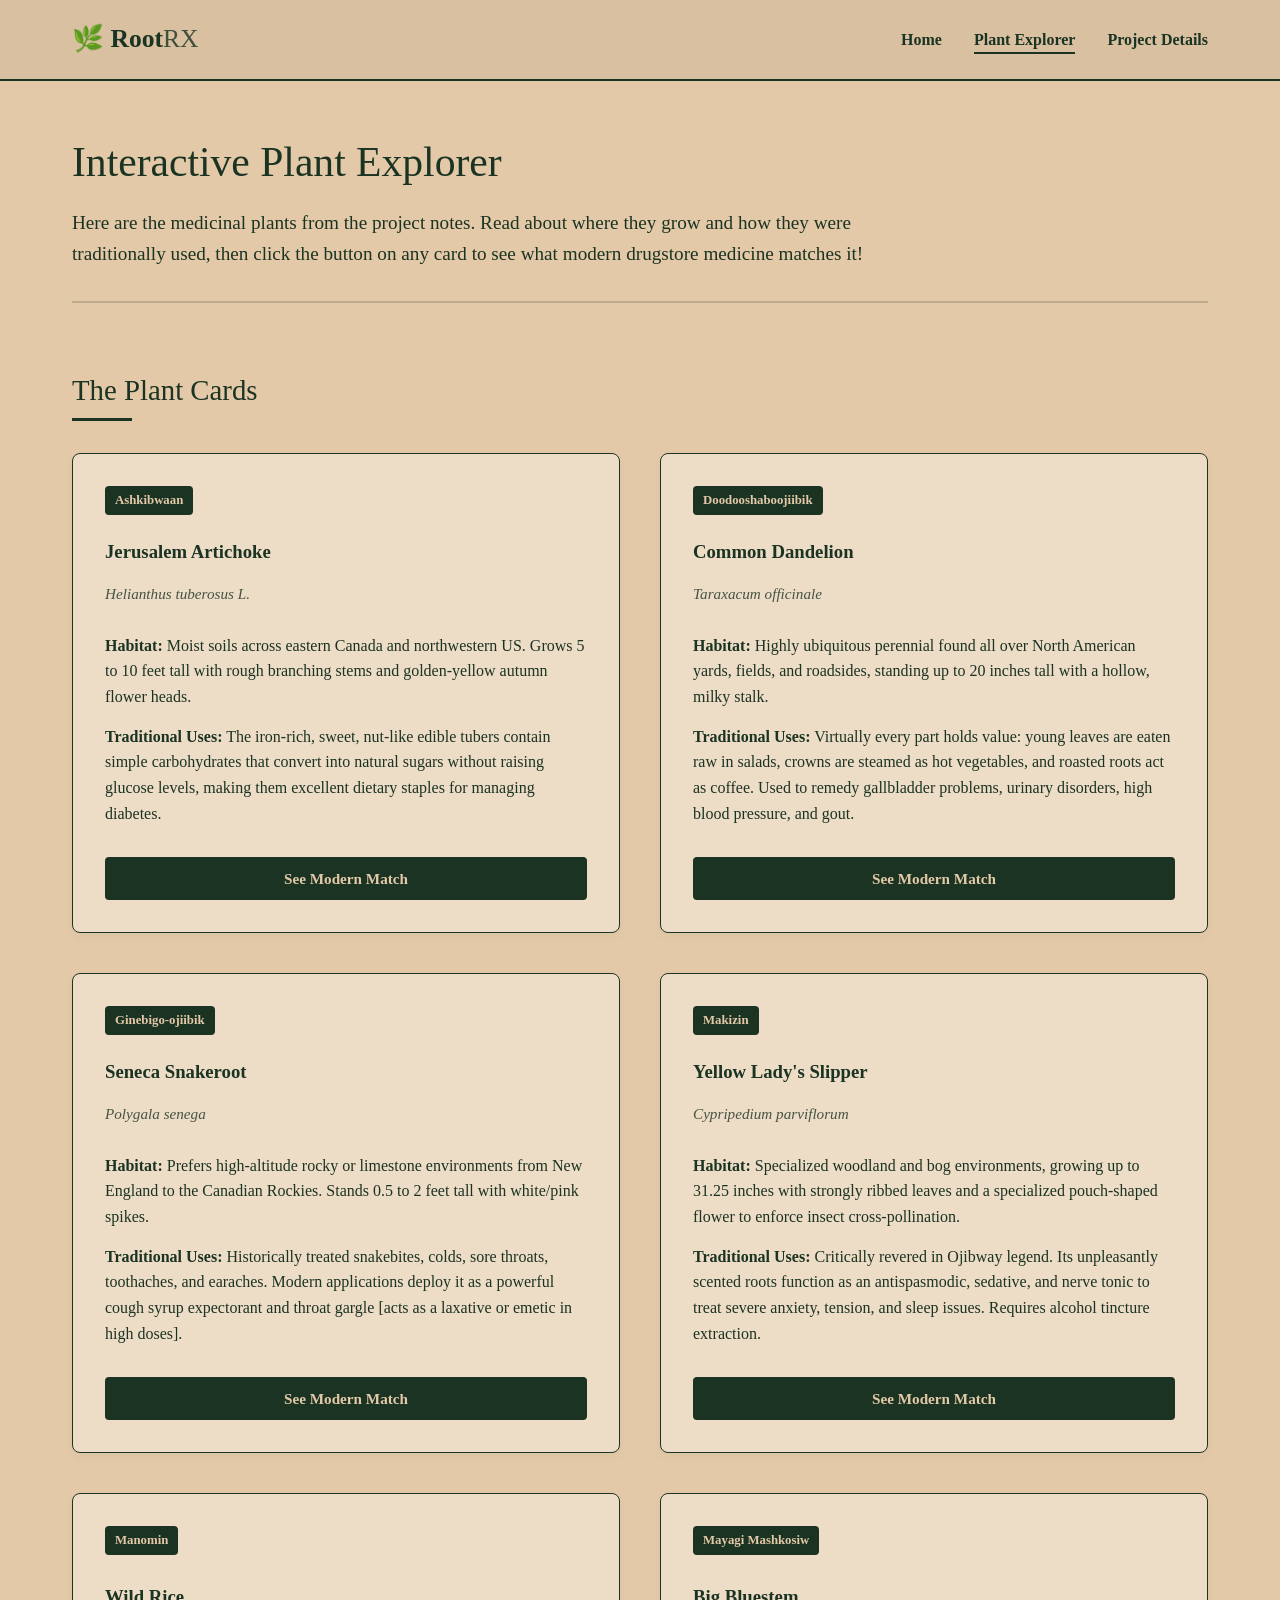
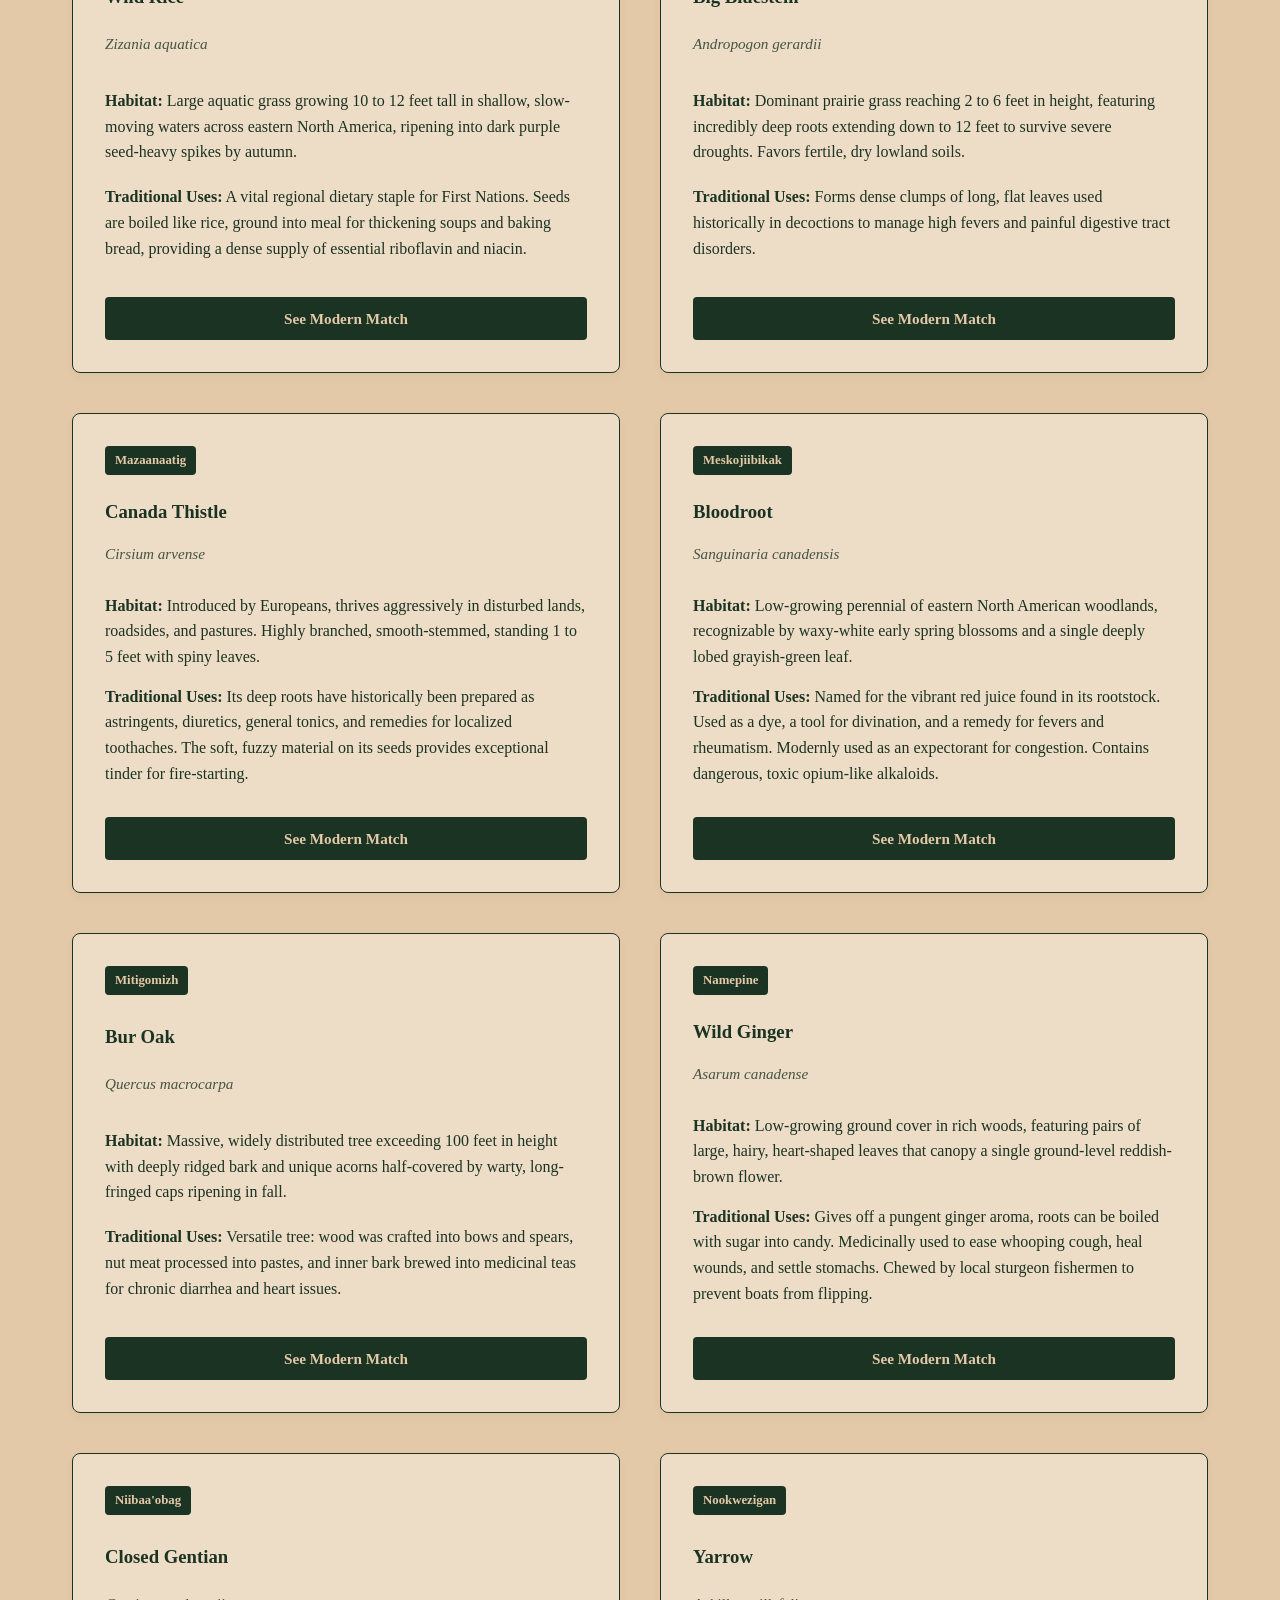
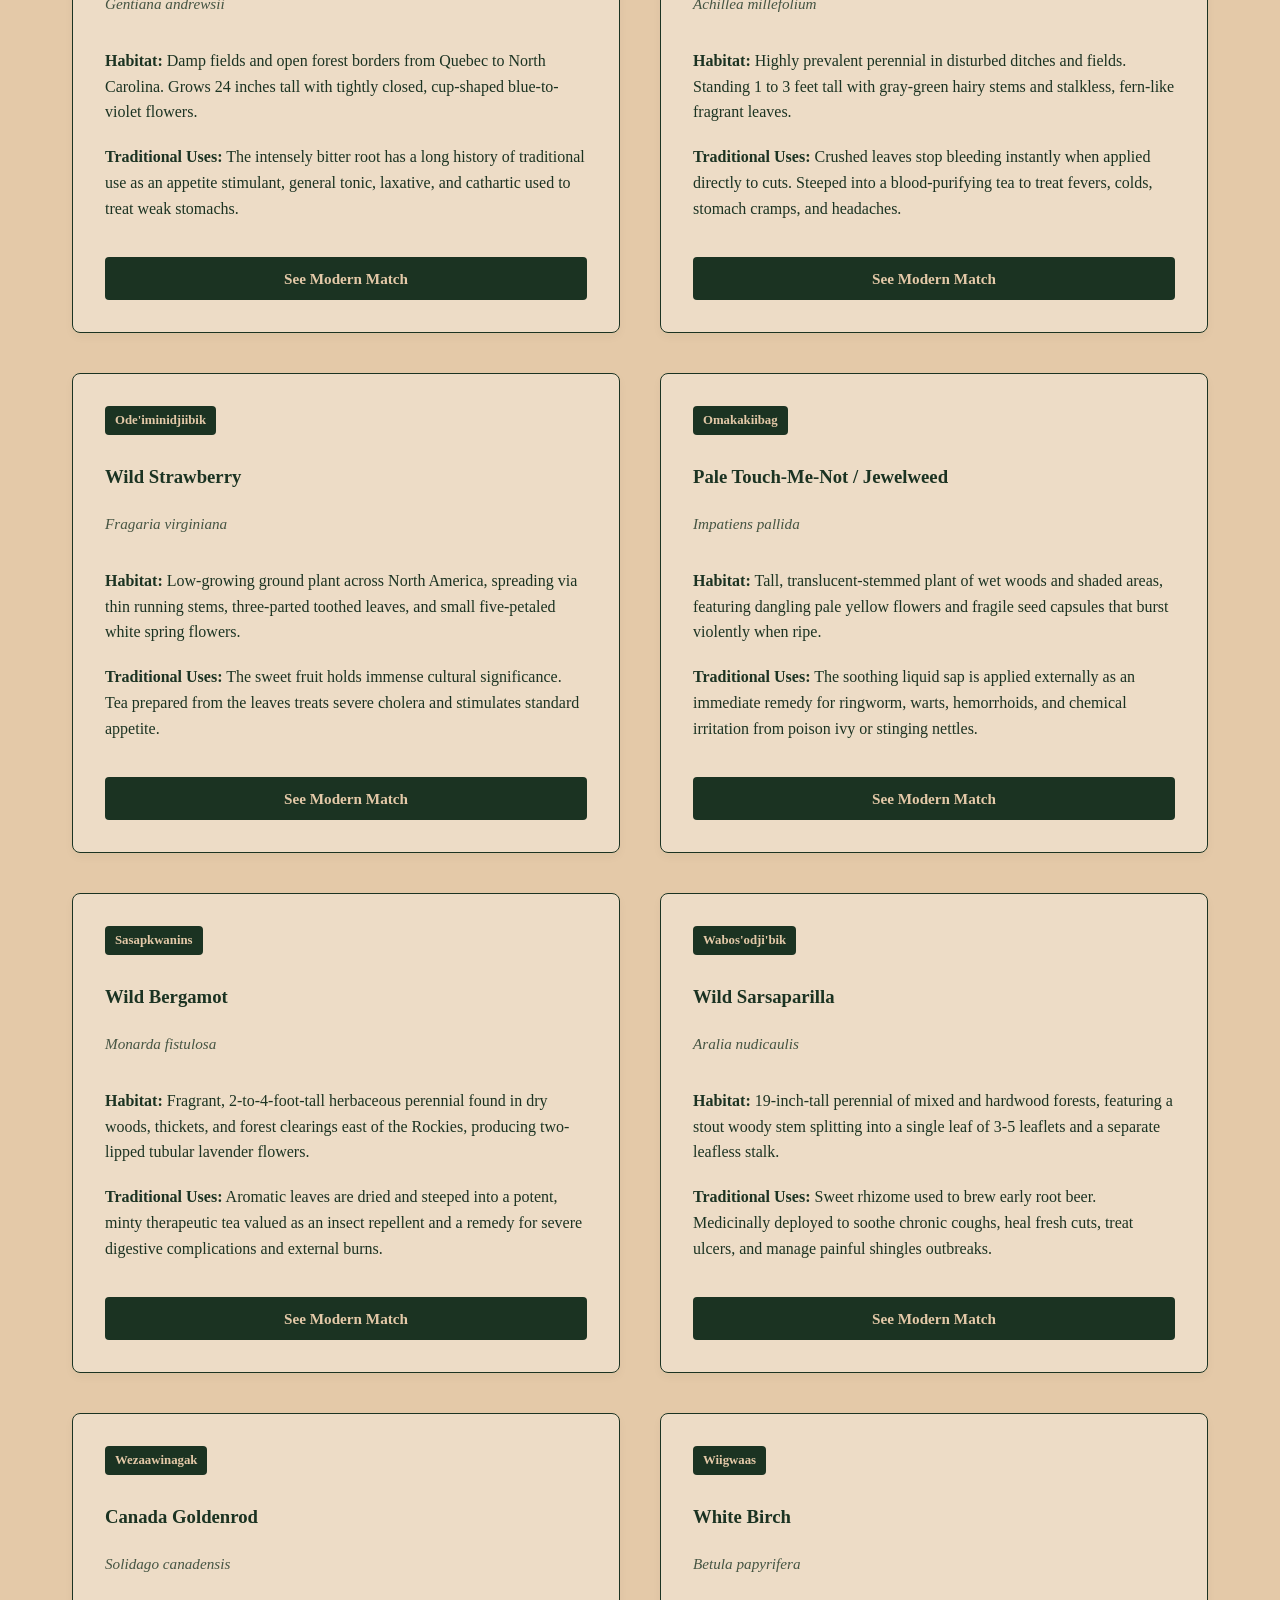
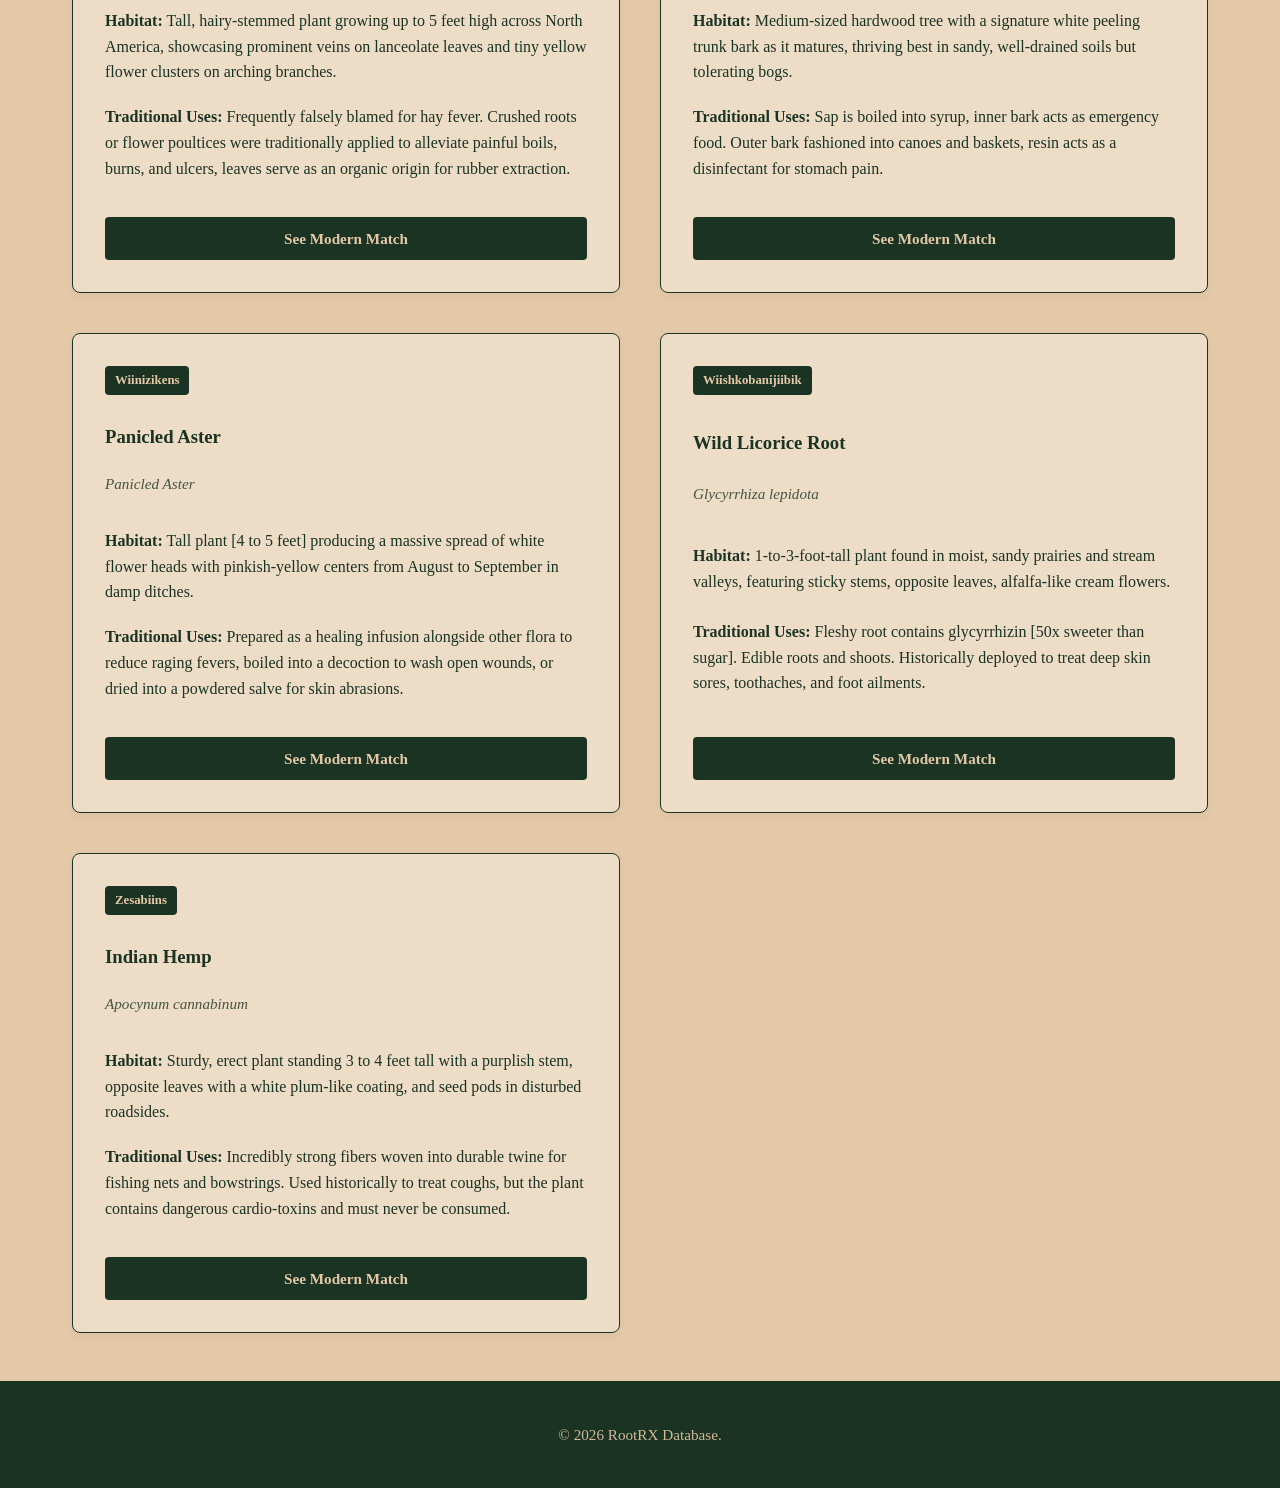
==== commit f418504d: "ucebubce" ====
--- a/compendium.html
+++ b/compendium.html
@@ -15,7 +15,7 @@
                 <ul>
                     <li><a href="index.html">Home</a></li>
                     <li class="active"><a href="compendium.html">Plant Explorer</a></li>
-                    <li><a href="sources.html">Sources & Credits</a></li>
+                    <li><a href="credits.html">Project Details</a></li>
                 </ul>
             </nav>
         </div>
@@ -378,7 +378,7 @@
                         <div class="flip-card-front">
                             <span class="indigenous-tag">Wiinizikens</span>
                             <h3>Panicled Aster</h3>
-                            <p class="botanical-meta">Symphyotrichum lanceolatum</p>
+                            <p class="botanical-meta">Panicled Aster</p>
                             <p><strong>Habitat:</strong> Tall plant [4 to 5 feet] producing a massive spread of white flower heads with pinkish-yellow centers from August to September in damp ditches.</p>
                             <p class="usage-text"><strong>Traditional Uses:</strong> Prepared as a healing infusion alongside other flora to reduce raging fevers, boiled into a decoction to wash open wounds, or dried into a powdered salve for skin abrasions.</p>
                             <button class="flip-btn" onclick="toggleFlip(this)">See Modern Match</button>
@@ -445,4 +445,4 @@
         }
     </script>
 </body>
-</html>
+</html>
